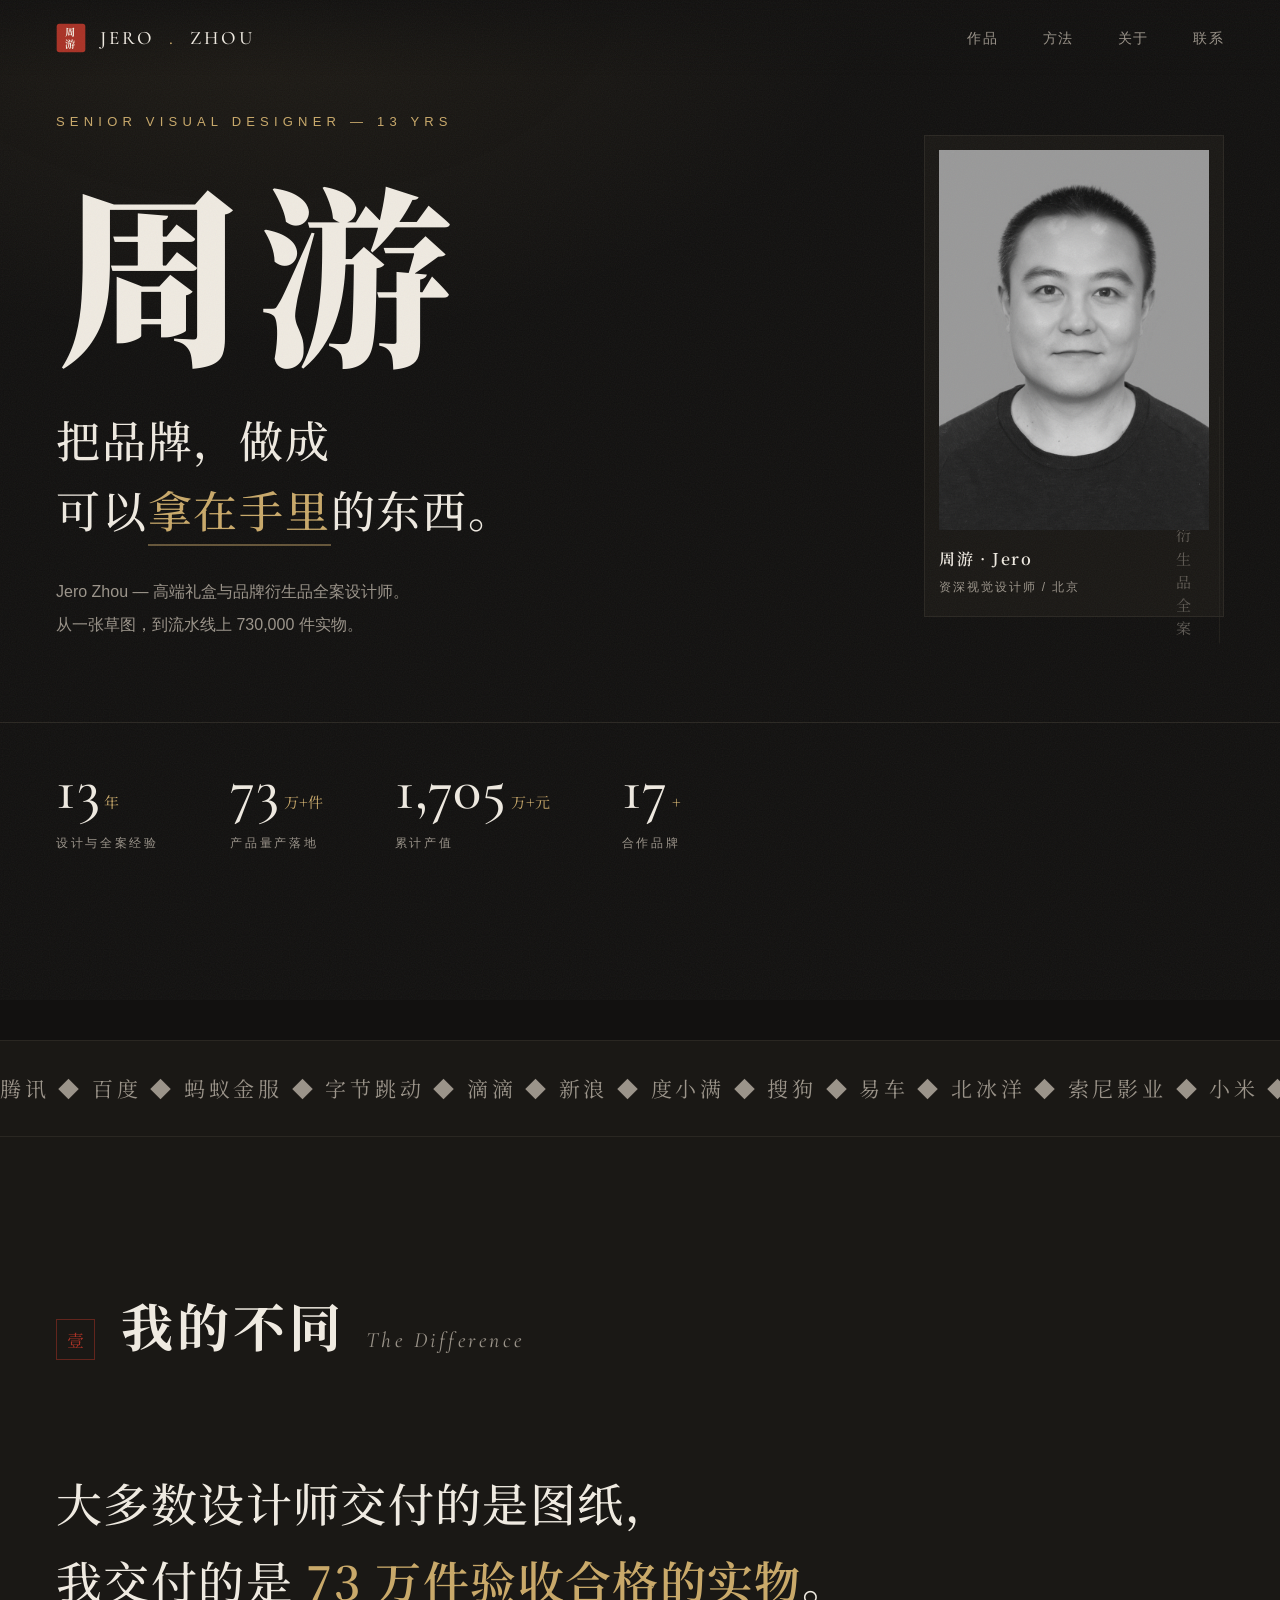
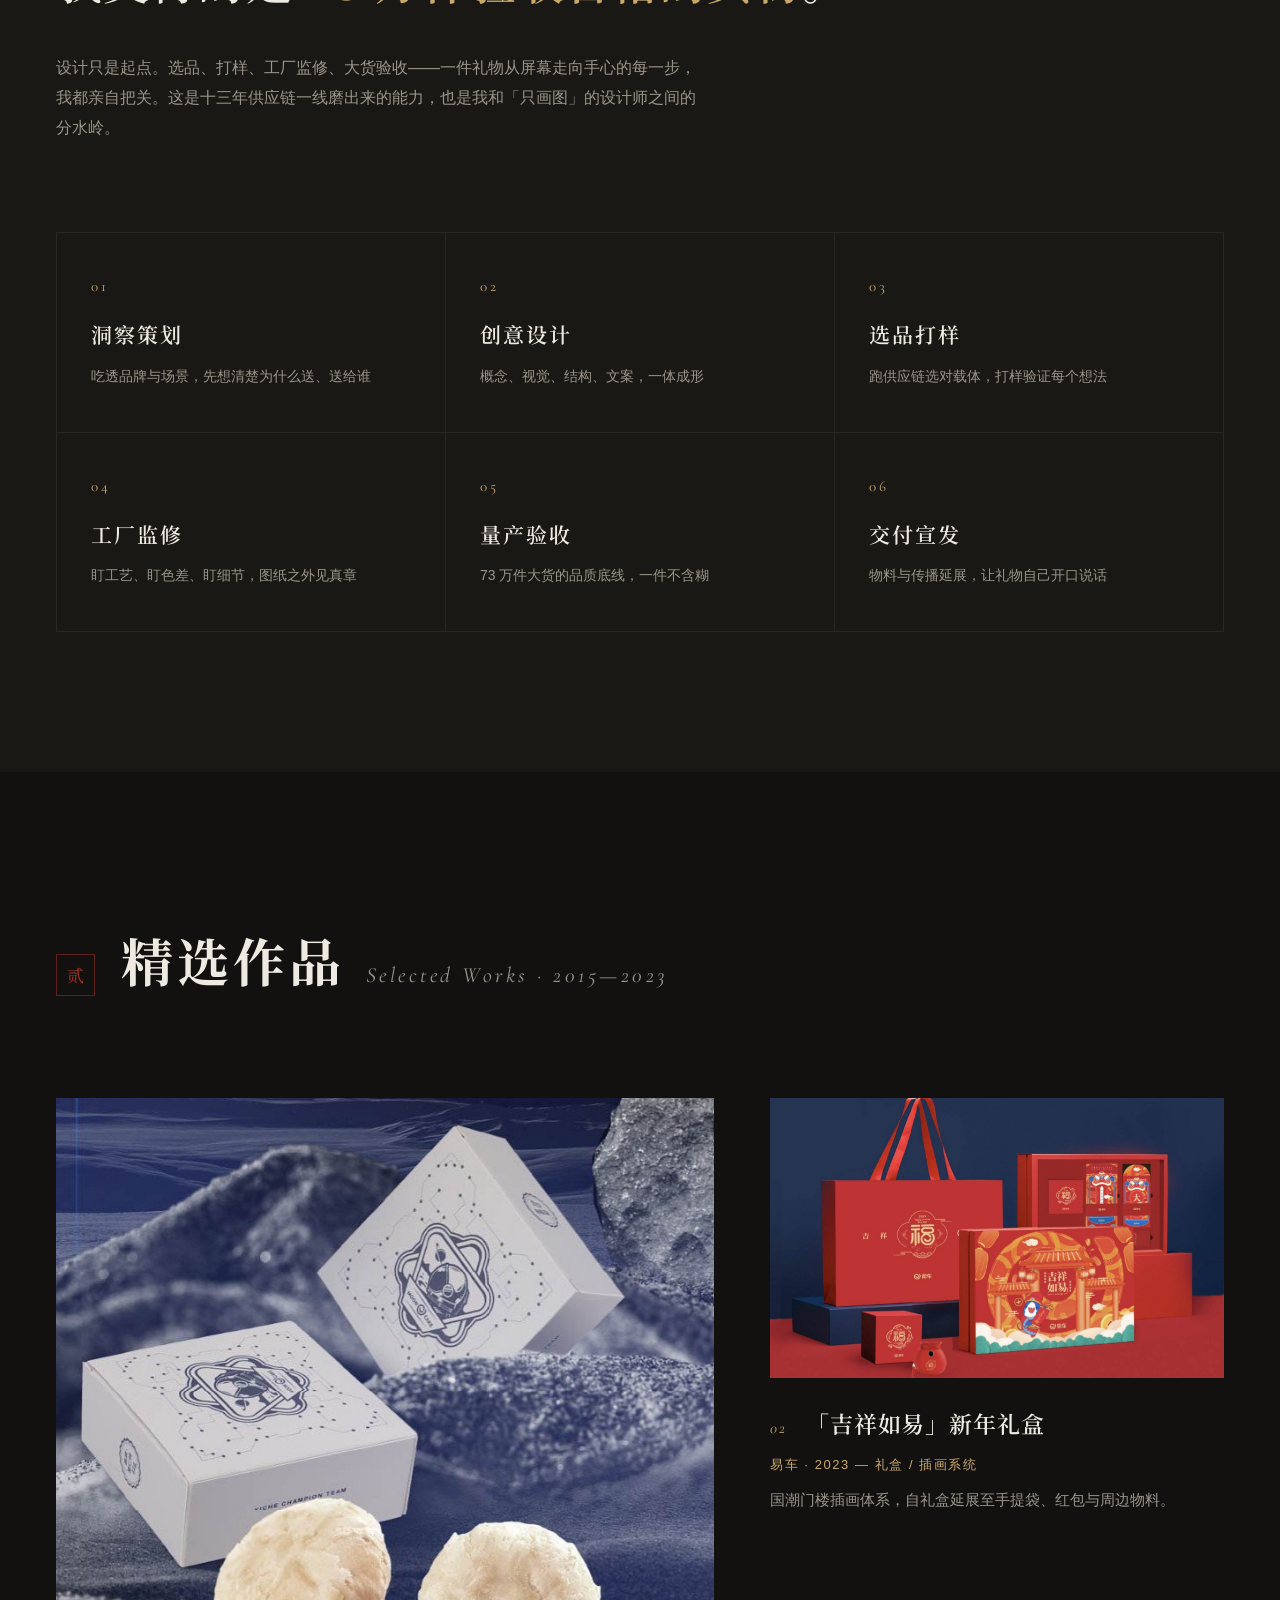
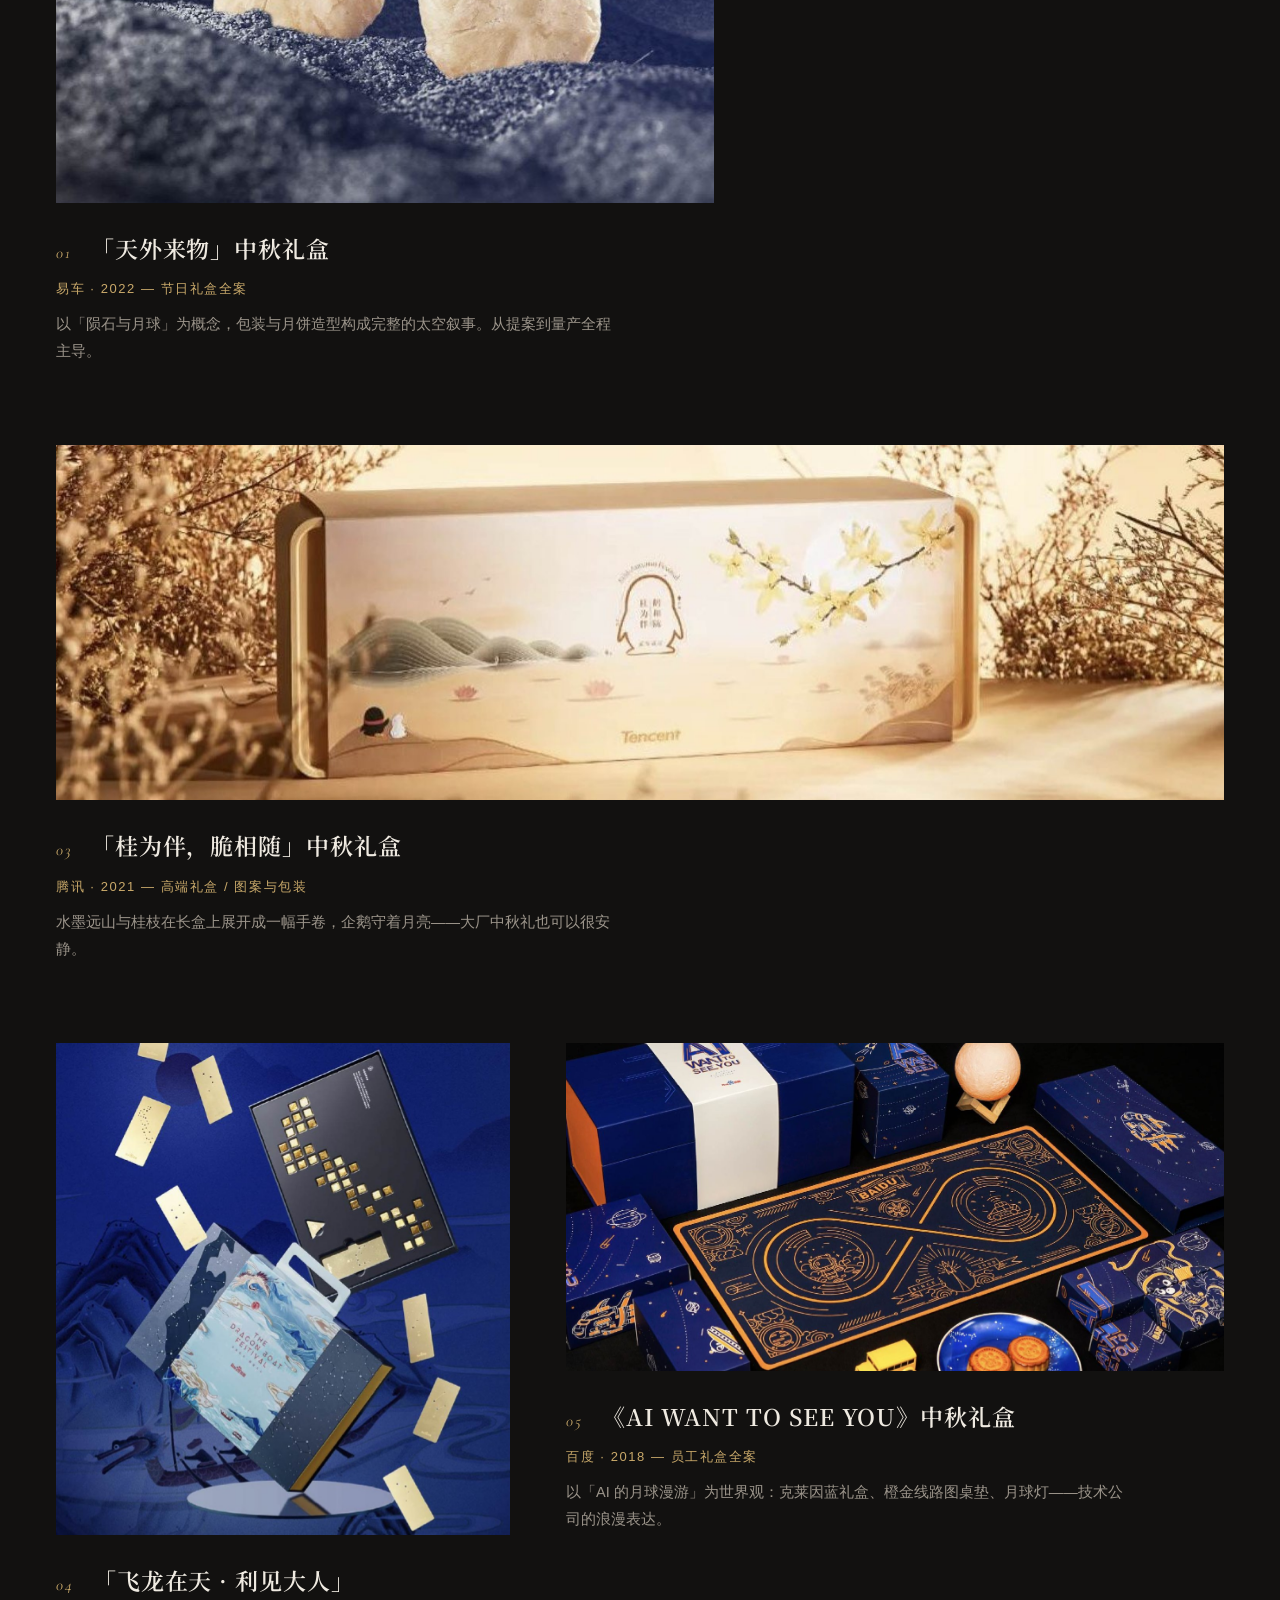
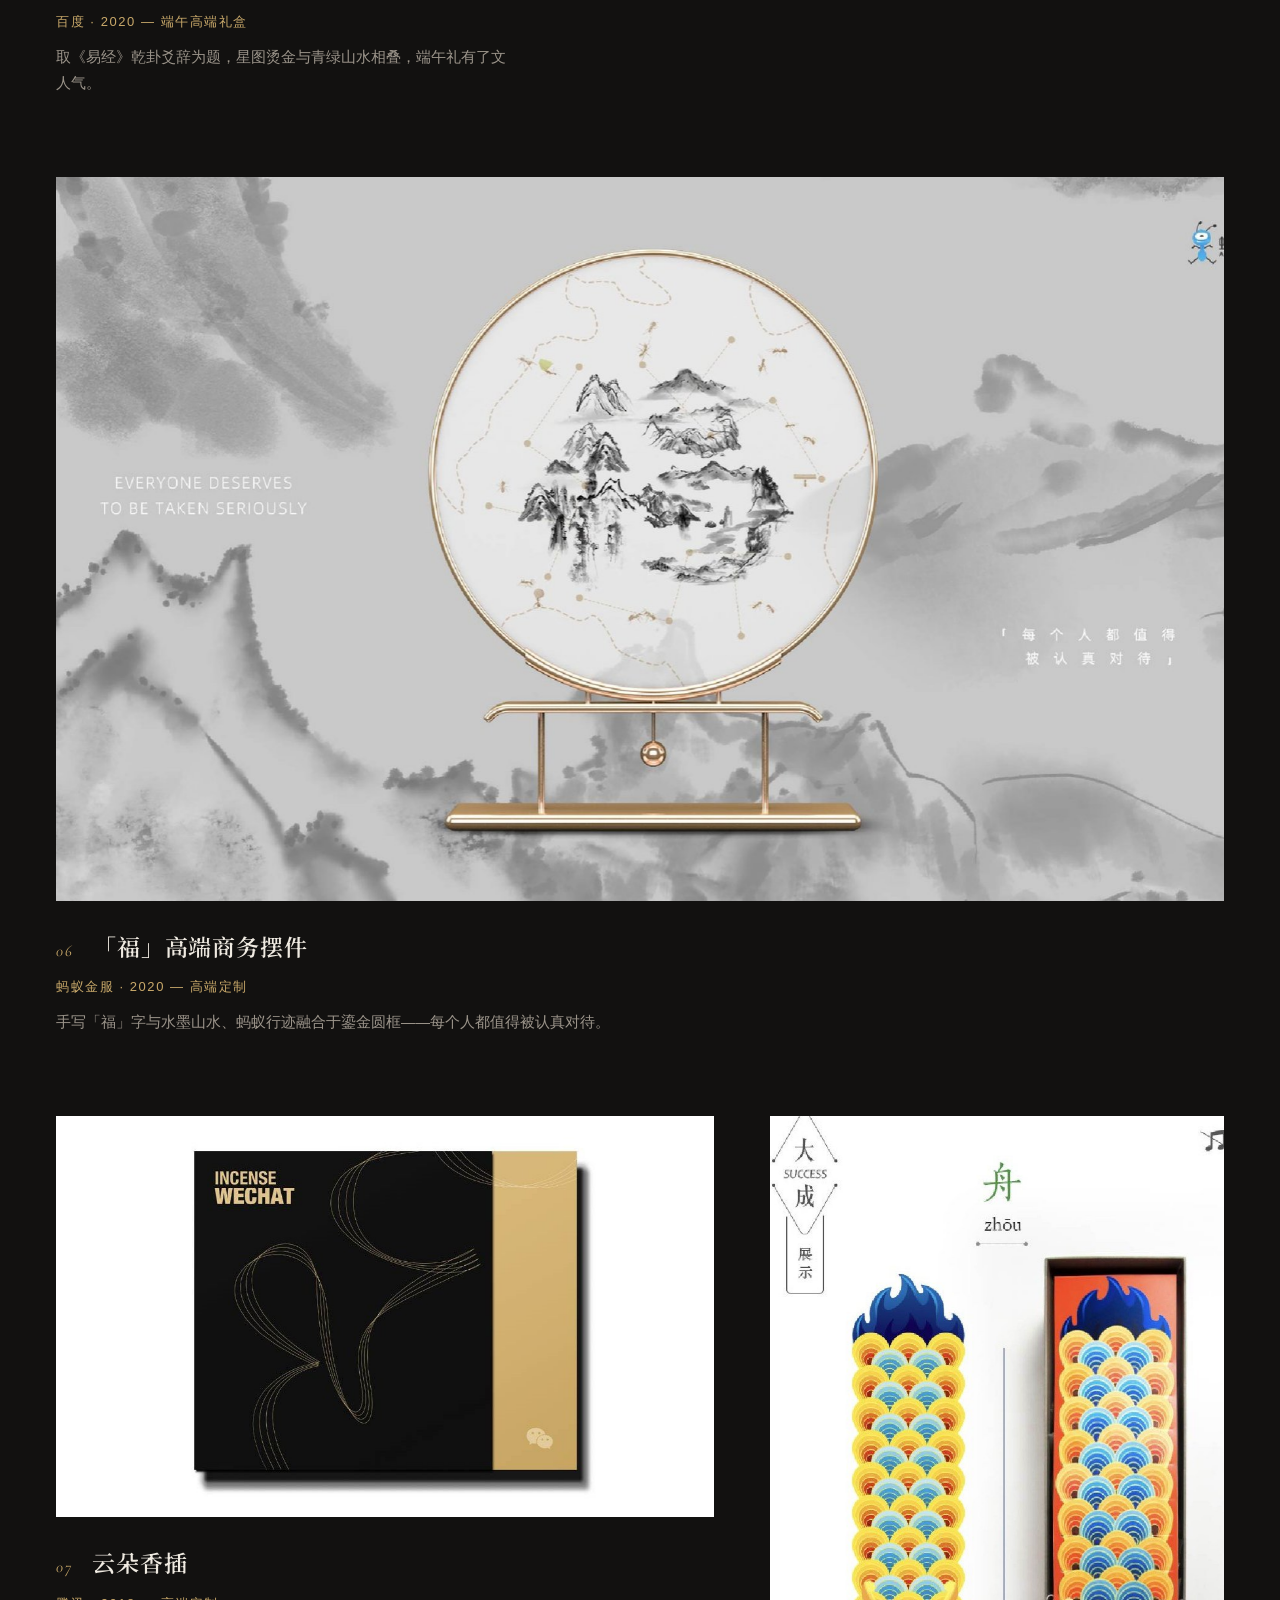
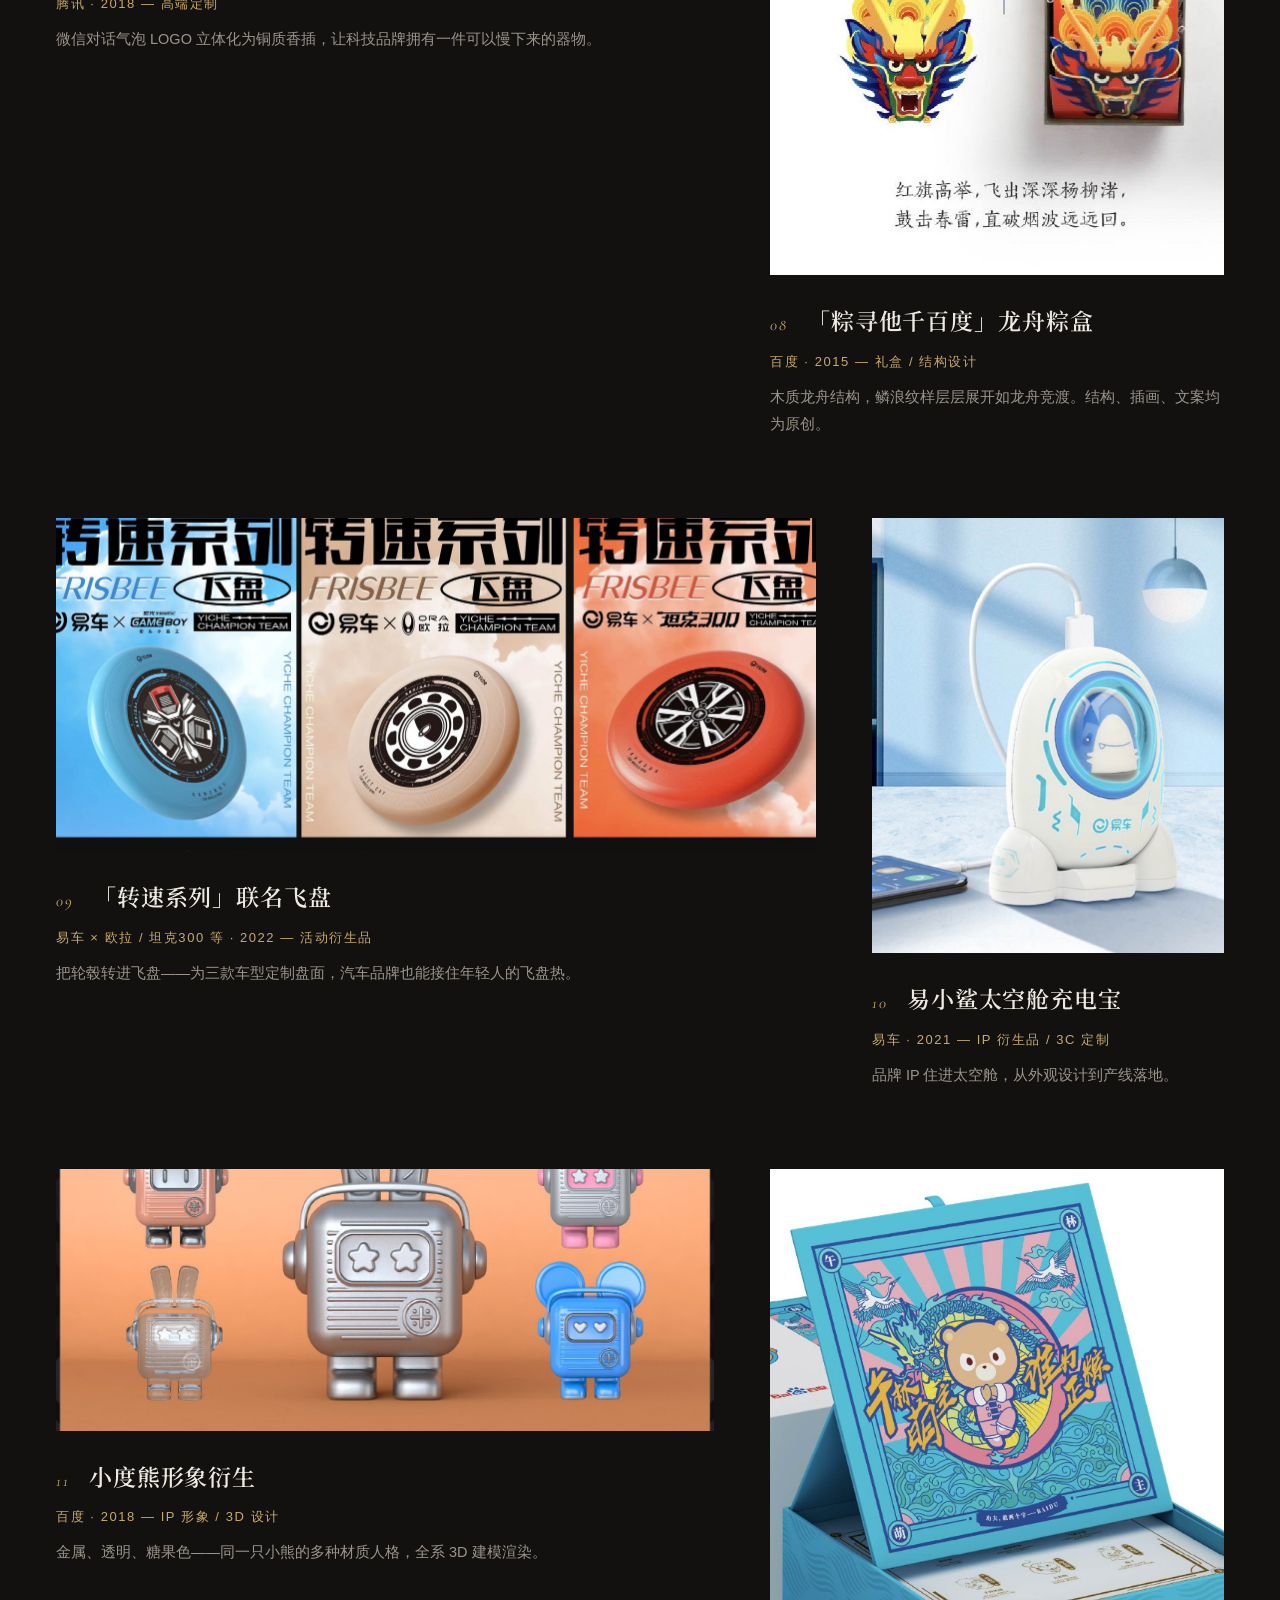
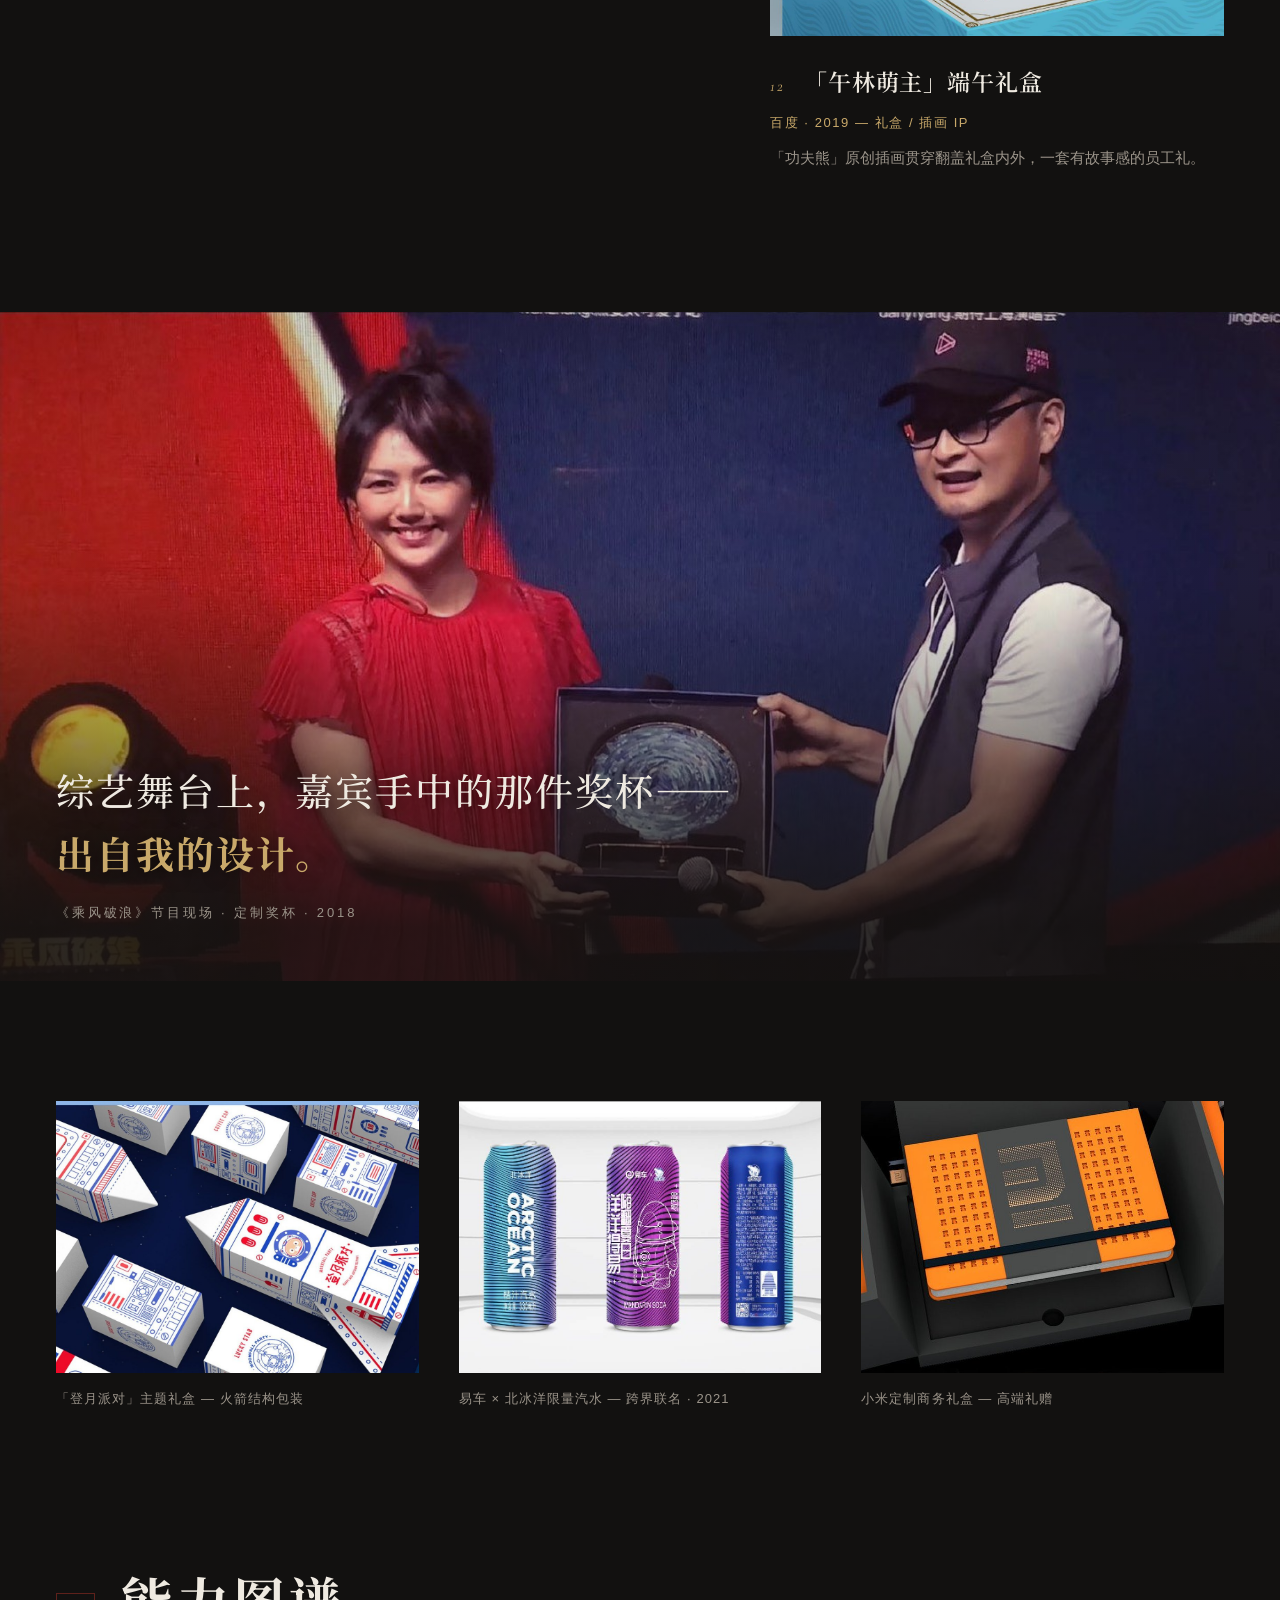
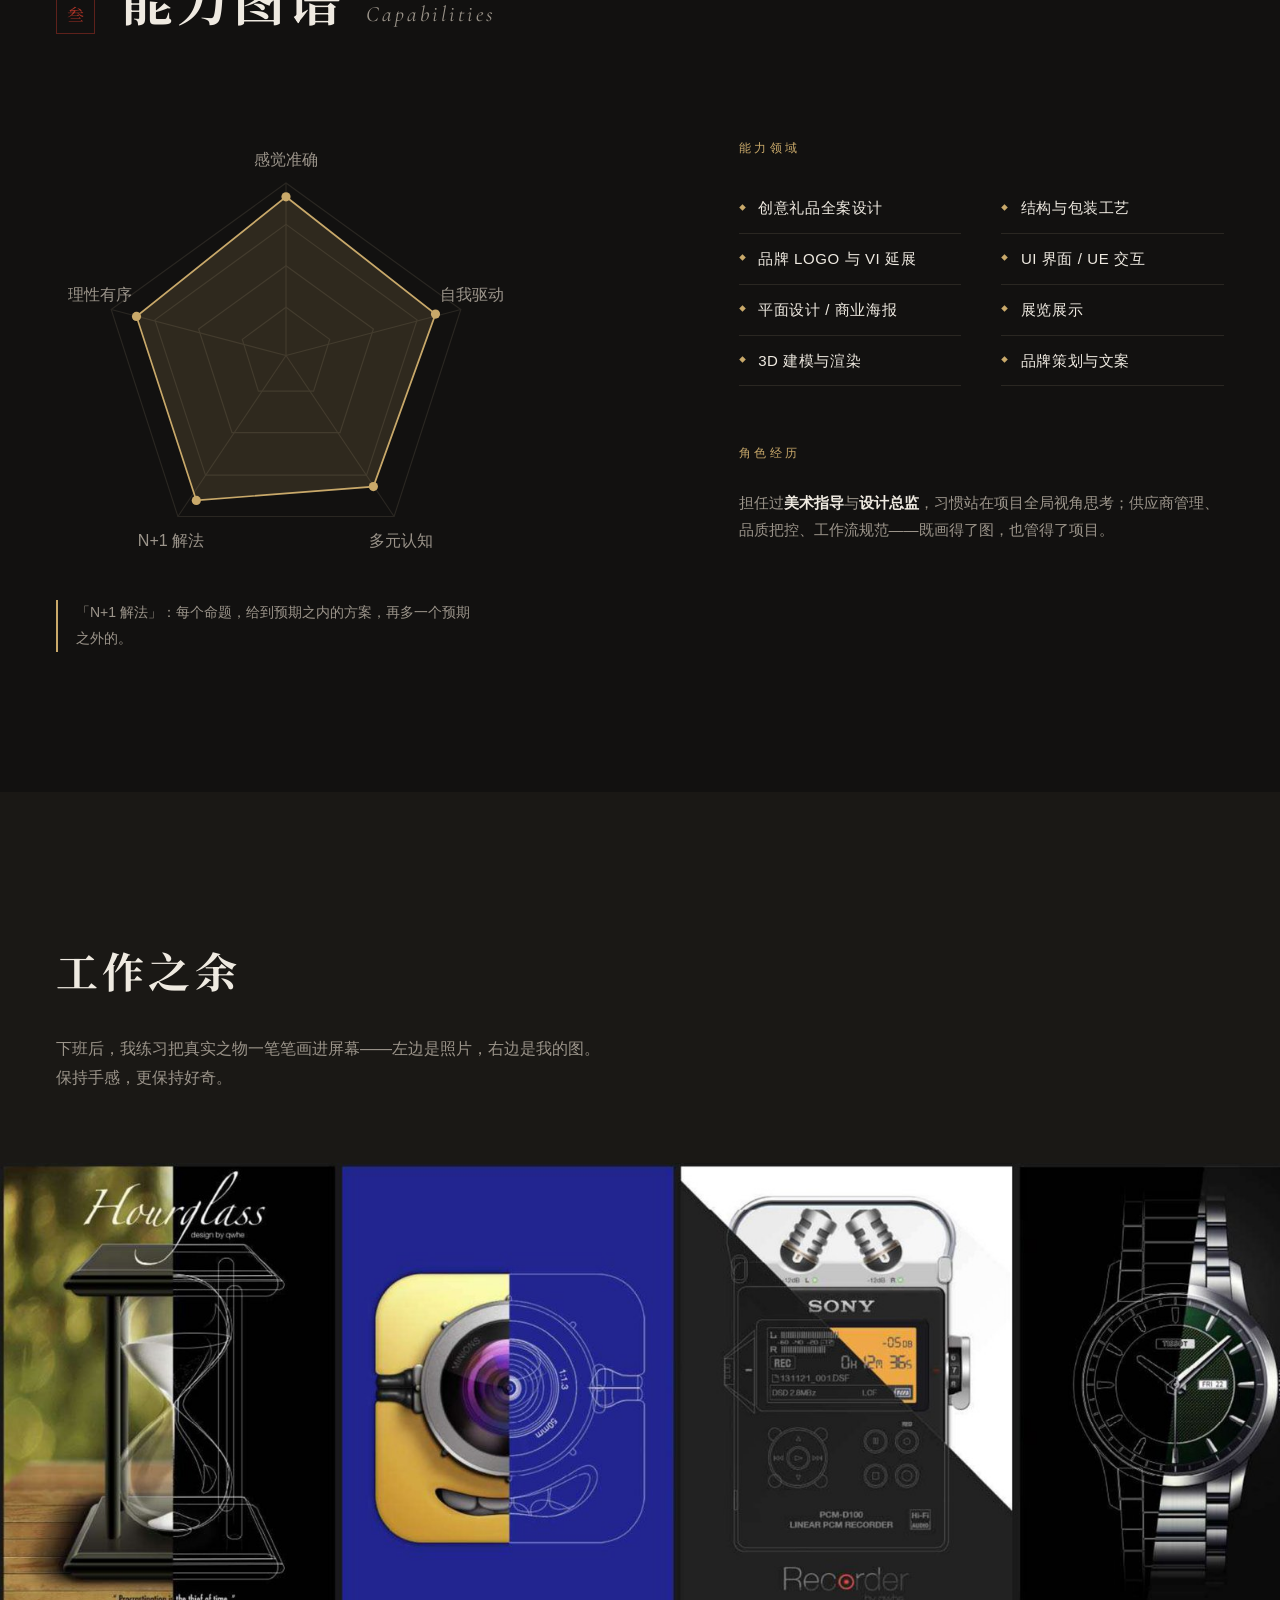
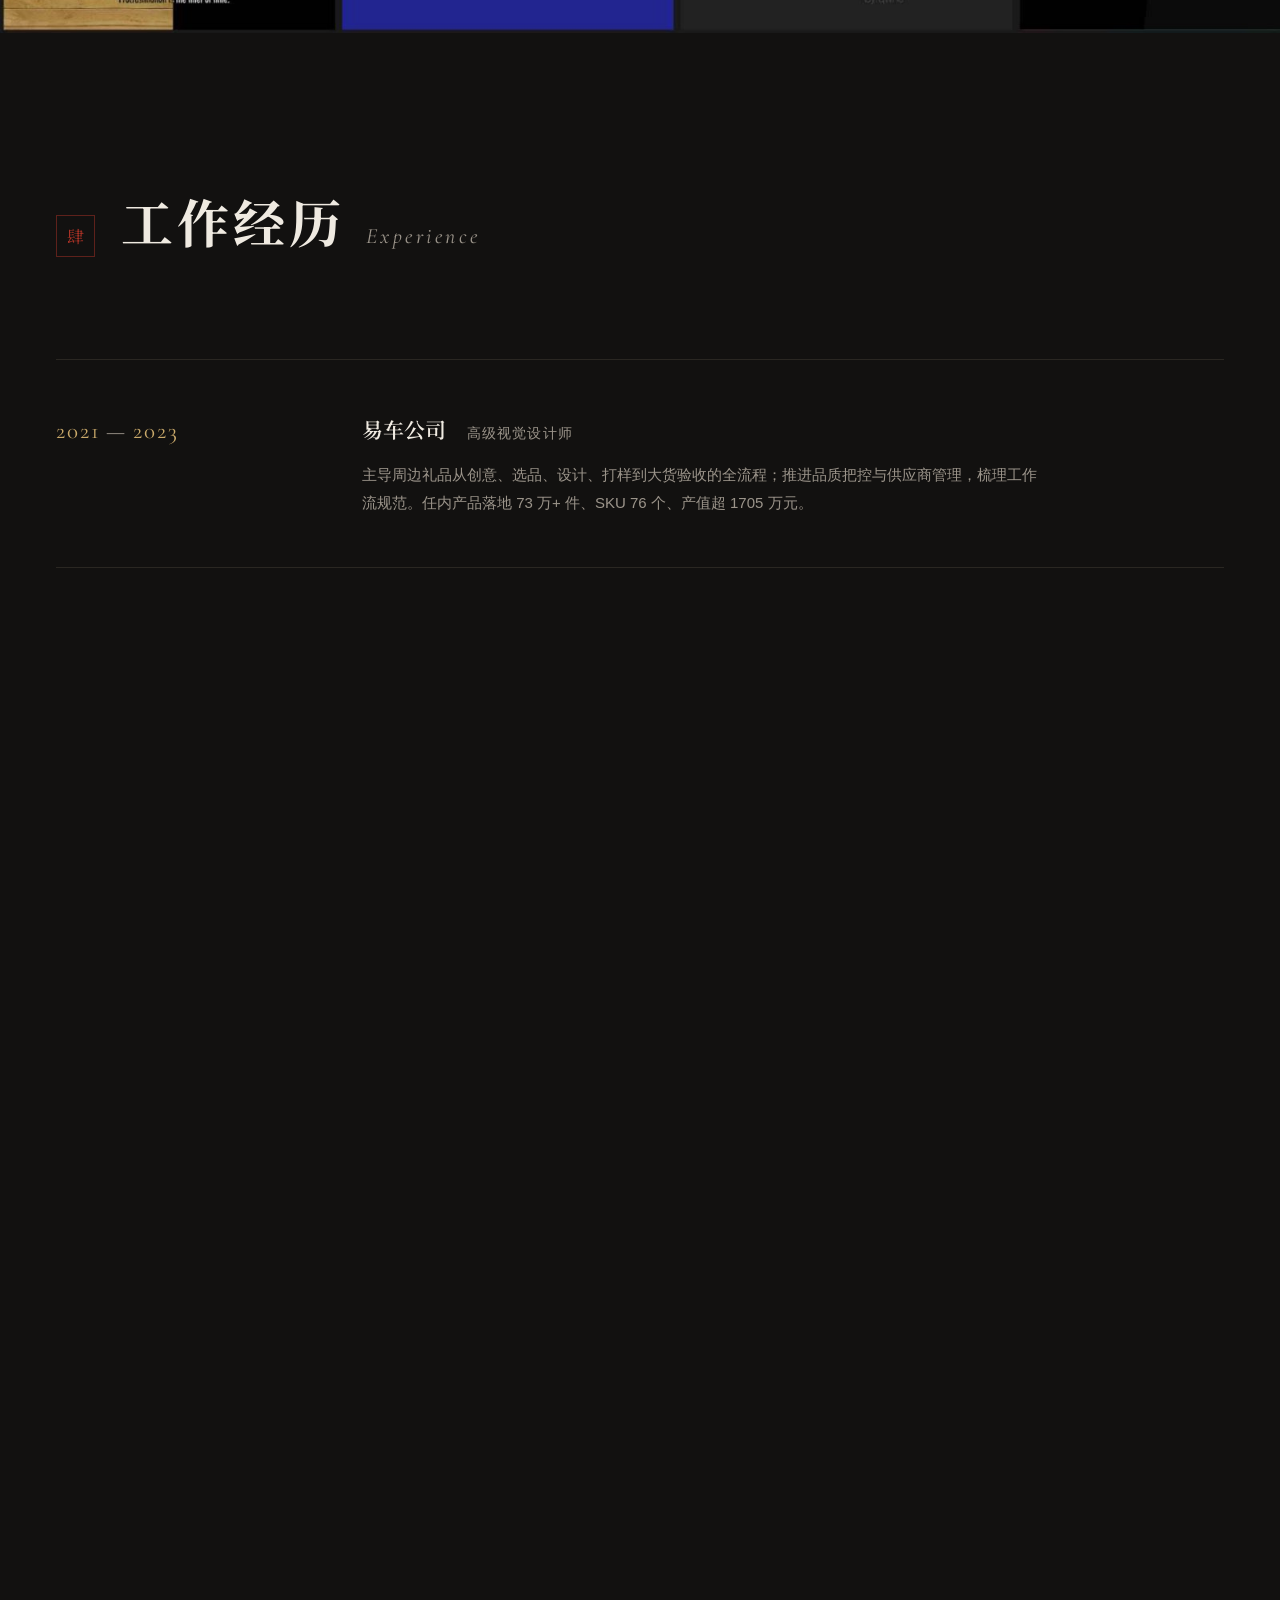
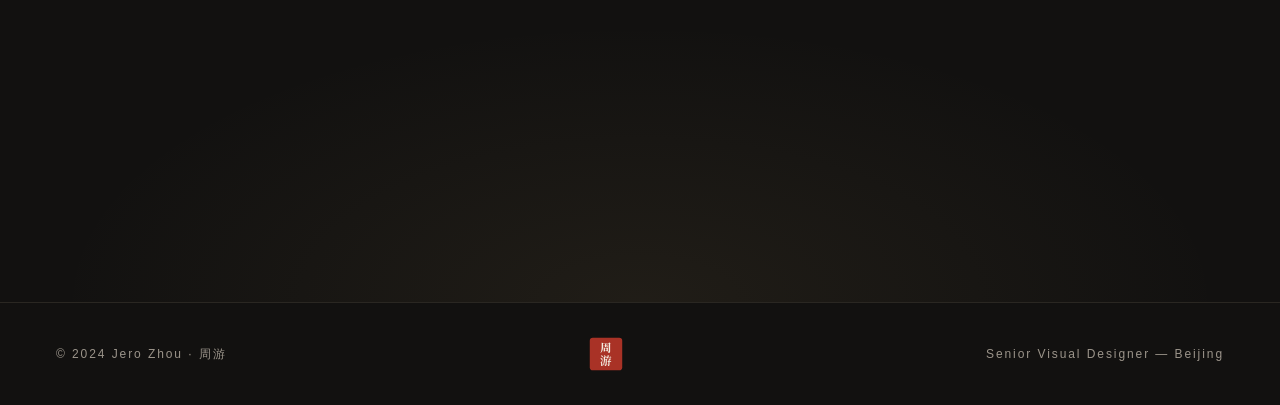
==== index.html @ 422f03d2 "V3 终极版：差异化定位 + 12 项目 + 舞台时刻 + 能力雷达 + 全链路方法论 Co-Authored-By: Claude Fable 5 <noreply@anthropic.com>" ====
<!DOCTYPE html>
<html lang="zh-CN">
<head>
<meta charset="UTF-8">
<meta name="viewport" content="width=device-width, initial-scale=1.0">
<title>周游 JERO.ZHOU — 资深视觉设计师 · 把品牌做成可以拿在手里的东西</title>
<meta name="description" content="周游，13 年经验资深视觉设计师。高端礼盒与品牌衍生品全案设计：从创意到量产验收的全链路。服务腾讯、百度、蚂蚁金服、字节跳动等品牌，累计落地产品 73 万+ 件。">
<link rel="preconnect" href="https://fonts.googleapis.com">
<link rel="preconnect" href="https://fonts.gstatic.com" crossorigin>
<link href="https://fonts.googleapis.com/css2?family=Cormorant+Garamond:ital,wght@0,400;0,500;0,600;1,400;1,500&family=Noto+Serif+SC:wght@400;500;600;700;900&display=swap" rel="stylesheet">
<link rel="stylesheet" href="style.css">
</head>
<body>

<div class="grain" aria-hidden="true"></div>
<div class="cursor" aria-hidden="true"></div>

<!-- 导航 -->
<header class="nav">
  <div class="nav-inner">
    <a class="nav-logo" href="#top">
      <svg class="seal" viewBox="0 0 44 44" aria-hidden="true"><rect x="1" y="1" width="42" height="42" rx="4" fill="#A93226"/><text x="22" y="19" text-anchor="middle" font-size="15" fill="#F3EDE2" font-family="Noto Serif SC, serif" font-weight="700">周</text><text x="22" y="36" text-anchor="middle" font-size="15" fill="#F3EDE2" font-family="Noto Serif SC, serif" font-weight="700">游</text></svg>
      JERO<span>.</span>ZHOU
    </a>
    <nav class="nav-links">
      <a href="#works">作品</a>
      <a href="#method">方法</a>
      <a href="#about">关于</a>
      <a href="#contact">联系</a>
    </nav>
  </div>
</header>

<!-- 首屏 -->
<section class="hero" id="top">
  <span class="hero-vertical" aria-hidden="true">高端礼盒 · 衍生品全案</span>
  <div class="container hero-grid">
    <div class="hero-main">
      <p class="hero-eyebrow reveal">SENIOR VISUAL DESIGNER — 13 YRS</p>
      <h1 class="hero-name reveal d1">周游</h1>
      <p class="hero-manifesto reveal d2">把品牌，做成<br>可以<em>拿在手里</em>的东西。</p>
      <p class="hero-sub reveal d3">Jero Zhou — 高端礼盒与品牌衍生品全案设计师。<br>从一张草图，到流水线上 730,000 件实物。</p>
    </div>
    <figure class="hero-portrait reveal d2">
      <img src="assets/img/avatar.jpg" alt="周游" loading="eager">
      <figcaption>
        <strong>周游 · Jero</strong>
        <span>资深视觉设计师 / 北京</span>
      </figcaption>
    </figure>
  </div>
  <div class="hero-bottom">
    <div class="container hero-stats">
      <div class="stat reveal"><span class="stat-num" data-count="13">0</span><span class="stat-unit">年</span><span class="stat-label">设计与全案经验</span></div>
      <div class="stat reveal d1"><span class="stat-num" data-count="73">0</span><span class="stat-unit">万+件</span><span class="stat-label">产品量产落地</span></div>
      <div class="stat reveal d2"><span class="stat-num" data-count="1705">0</span><span class="stat-unit">万+元</span><span class="stat-label">累计产值</span></div>
      <div class="stat reveal d3"><span class="stat-num" data-count="17">0</span><span class="stat-unit">+</span><span class="stat-label">合作品牌</span></div>
    </div>
  </div>
</section>

<!-- 品牌跑马灯 -->
<div class="marquee" aria-label="曾服务品牌">
  <div class="marquee-track">
    <span>腾讯 ◆ 百度 ◆ 蚂蚁金服 ◆ 字节跳动 ◆ 滴滴 ◆ 新浪 ◆ 度小满 ◆ 搜狗 ◆ 易车 ◆ 北冰洋 ◆ 索尼影业 ◆ 小米 ◆ 华为 ◆ 宜家 ◆ 马自达 ◆ 讴歌 ◆ FILA ◆&nbsp;</span>
    <span aria-hidden="true">腾讯 ◆ 百度 ◆ 蚂蚁金服 ◆ 字节跳动 ◆ 滴滴 ◆ 新浪 ◆ 度小满 ◆ 搜狗 ◆ 易车 ◆ 北冰洋 ◆ 索尼影业 ◆ 小米 ◆ 华为 ◆ 宜家 ◆ 马自达 ◆ 讴歌 ◆ FILA ◆&nbsp;</span>
  </div>
</div>

<!-- 方法 / 不同 -->
<section class="method" id="method">
  <div class="container">
    <div class="section-head reveal">
      <span class="section-no">壹</span>
      <h2>我的不同<em>The Difference</em></h2>
    </div>
    <p class="method-statement reveal">大多数设计师交付的是图纸，<br>我交付的是 <strong>73 万件验收合格的实物</strong>。</p>
    <p class="method-note reveal">设计只是起点。选品、打样、工厂监修、大货验收——一件礼物从屏幕走向手心的每一步，我都亲自把关。这是十三年供应链一线磨出来的能力，也是我和「只画图」的设计师之间的分水岭。</p>
    <ol class="pipeline">
      <li class="reveal"><span>01</span><h3>洞察策划</h3><p>吃透品牌与场景，先想清楚为什么送、送给谁</p></li>
      <li class="reveal d1"><span>02</span><h3>创意设计</h3><p>概念、视觉、结构、文案，一体成形</p></li>
      <li class="reveal d2"><span>03</span><h3>选品打样</h3><p>跑供应链选对载体，打样验证每个想法</p></li>
      <li class="reveal d3"><span>04</span><h3>工厂监修</h3><p>盯工艺、盯色差、盯细节，图纸之外见真章</p></li>
      <li class="reveal d4"><span>05</span><h3>量产验收</h3><p>73 万件大货的品质底线，一件不含糊</p></li>
      <li class="reveal d5"><span>06</span><h3>交付宣发</h3><p>物料与传播延展，让礼物自己开口说话</p></li>
    </ol>
  </div>
</section>

<!-- 精选作品 -->
<section class="works" id="works">
  <div class="container">
    <div class="section-head reveal">
      <span class="section-no">贰</span>
      <h2>精选作品<em>Selected Works · 2015—2023</em></h2>
    </div>

    <div class="works-grid">

      <article class="work span-7 reveal">
        <figure class="work-media"><img src="assets/img/mooncake-2022.jpg" alt="「天外来物」易车 2022 中秋礼盒" loading="lazy"></figure>
        <div class="work-info"><span class="work-no">01</span>
          <h3>「天外来物」中秋礼盒</h3>
          <p class="work-meta">易车 · 2022 — 节日礼盒全案</p>
          <p class="work-desc">以「陨石与月球」为概念，包装与月饼造型构成完整的太空叙事。从提案到量产全程主导。</p>
        </div>
      </article>

      <article class="work span-5 reveal">
        <figure class="work-media"><img src="assets/img/newyear-2023.jpg" alt="「吉祥如易」易车 2023 新年礼盒" loading="lazy"></figure>
        <div class="work-info"><span class="work-no">02</span>
          <h3>「吉祥如易」新年礼盒</h3>
          <p class="work-meta">易车 · 2023 — 礼盒 / 插画系统</p>
          <p class="work-desc">国潮门楼插画体系，自礼盒延展至手提袋、红包与周边物料。</p>
        </div>
      </article>

      <article class="work span-12 work-pano reveal">
        <figure class="work-media"><img src="assets/img/tencent-moon-2021.jpg" alt="腾讯 2021 中秋礼盒「桂为伴，脆相随」" loading="lazy"></figure>
        <div class="work-info"><span class="work-no">03</span>
          <h3>「桂为伴，脆相随」中秋礼盒</h3>
          <p class="work-meta">腾讯 · 2021 — 高端礼盒 / 图案与包装</p>
          <p class="work-desc">水墨远山与桂枝在长盒上展开成一幅手卷，企鹅守着月亮——大厂中秋礼也可以很安静。</p>
        </div>
      </article>

      <article class="work span-5 reveal">
        <figure class="work-media"><img src="assets/img/baidu-dragon-2020.jpg" alt="百度 2020 端午高端礼盒「飞龙在天·利见大人」" loading="lazy"></figure>
        <div class="work-info"><span class="work-no">04</span>
          <h3>「飞龙在天 · 利见大人」</h3>
          <p class="work-meta">百度 · 2020 — 端午高端礼盒</p>
          <p class="work-desc">取《易经》乾卦爻辞为题，星图烫金与青绿山水相叠，端午礼有了文人气。</p>
        </div>
      </article>

      <article class="work span-7 reveal">
        <figure class="work-media"><img src="assets/img/baidu-ai-2018.jpg" alt="百度 2018 中秋员工礼盒 AI WANT TO SEE YOU" loading="lazy"></figure>
        <div class="work-info"><span class="work-no">05</span>
          <h3>《AI WANT TO SEE YOU》中秋礼盒</h3>
          <p class="work-meta">百度 · 2018 — 员工礼盒全案</p>
          <p class="work-desc">以「AI 的月球漫游」为世界观：克莱因蓝礼盒、橙金线路图桌垫、月球灯——技术公司的浪漫表达。</p>
        </div>
      </article>

      <article class="work span-12 work-pano reveal">
        <figure class="work-media"><img src="assets/img/antfu-2020.jpg" alt="蚂蚁金服「福」高端商务摆件" loading="lazy"></figure>
        <div class="work-info"><span class="work-no">06</span>
          <h3>「福」高端商务摆件</h3>
          <p class="work-meta">蚂蚁金服 · 2020 — 高端定制</p>
          <p class="work-desc">手写「福」字与水墨山水、蚂蚁行迹融合于鎏金圆框——每个人都值得被认真对待。</p>
        </div>
      </article>

      <article class="work span-7 reveal">
        <figure class="work-media"><img src="assets/img/wechat-incense-2018.jpg" alt="腾讯云朵香插" loading="lazy"></figure>
        <div class="work-info"><span class="work-no">07</span>
          <h3>云朵香插</h3>
          <p class="work-meta">腾讯 · 2018 — 高端定制</p>
          <p class="work-desc">微信对话气泡 LOGO 立体化为铜质香插，让科技品牌拥有一件可以慢下来的器物。</p>
        </div>
      </article>

      <article class="work span-5 reveal">
        <figure class="work-media"><img src="assets/img/dragon-zongzi-2015.jpg" alt="百度龙舟粽盒" loading="lazy"></figure>
        <div class="work-info"><span class="work-no">08</span>
          <h3>「粽寻他千百度」龙舟粽盒</h3>
          <p class="work-meta">百度 · 2015 — 礼盒 / 结构设计</p>
          <p class="work-desc">木质龙舟结构，鳞浪纹样层层展开如龙舟竞渡。结构、插画、文案均为原创。</p>
        </div>
      </article>

      <article class="work span-8 reveal">
        <figure class="work-media"><img src="assets/img/frisbee-2022.jpg" alt="易车「转速系列」联名飞盘" loading="lazy"></figure>
        <div class="work-info"><span class="work-no">09</span>
          <h3>「转速系列」联名飞盘</h3>
          <p class="work-meta">易车 × 欧拉 / 坦克300 等 · 2022 — 活动衍生品</p>
          <p class="work-desc">把轮毂转进飞盘——为三款车型定制盘面，汽车品牌也能接住年轻人的飞盘热。</p>
        </div>
      </article>

      <article class="work span-4 reveal">
        <figure class="work-media"><img src="assets/img/powerbank-2021.jpg" alt="易小鲨太空舱充电宝" loading="lazy"></figure>
        <div class="work-info"><span class="work-no">10</span>
          <h3>易小鲨太空舱充电宝</h3>
          <p class="work-meta">易车 · 2021 — IP 衍生品 / 3C 定制</p>
          <p class="work-desc">品牌 IP 住进太空舱，从外观设计到产线落地。</p>
        </div>
      </article>

      <article class="work span-7 reveal">
        <figure class="work-media"><img src="assets/img/xiaodu-robots.jpg" alt="百度小度熊形象衍生" loading="lazy"></figure>
        <div class="work-info"><span class="work-no">11</span>
          <h3>小度熊形象衍生</h3>
          <p class="work-meta">百度 · 2018 — IP 形象 / 3D 设计</p>
          <p class="work-desc">金属、透明、糖果色——同一只小熊的多种材质人格，全系 3D 建模渲染。</p>
        </div>
      </article>

      <article class="work span-5 reveal">
        <figure class="work-media"><img src="assets/img/baidu-duanwu-2019.jpg" alt="百度「午林萌主」端午礼盒" loading="lazy"></figure>
        <div class="work-info"><span class="work-no">12</span>
          <h3>「午林萌主」端午礼盒</h3>
          <p class="work-meta">百度 · 2019 — 礼盒 / 插画 IP</p>
          <p class="work-desc">「功夫熊」原创插画贯穿翻盖礼盒内外，一套有故事感的员工礼。</p>
        </div>
      </article>

    </div>
  </div>
</section>

<!-- 舞台时刻 -->
<section class="stage">
  <figure class="stage-figure reveal">
    <img src="assets/img/stage-trophy.jpg" alt="综艺节目现场，嘉宾手持定制奖杯" loading="lazy">
    <figcaption class="container">
      <p class="stage-line">综艺舞台上，嘉宾手中的那件奖杯——</p>
      <p class="stage-line stage-line-em">出自我的设计。</p>
      <p class="stage-cap">《乘风破浪》节目现场 · 定制奖杯 · 2018</p>
    </figcaption>
  </figure>
</section>

<!-- 更多作品 -->
<section class="more">
  <div class="container">
    <div class="more-grid">
      <figure class="more-item reveal">
        <img src="assets/img/moonparty-2021.jpg" alt="「登月派对」主题礼盒" loading="lazy">
        <figcaption>「登月派对」主题礼盒 — 火箭结构包装</figcaption>
      </figure>
      <figure class="more-item reveal d1">
        <img src="assets/img/arctic-soda-2021.jpg" alt="易车×北冰洋限量汽水" loading="lazy">
        <figcaption>易车 × 北冰洋限量汽水 — 跨界联名 · 2021</figcaption>
      </figure>
      <figure class="more-item reveal d2">
        <img src="assets/img/xiaomi-set.jpg" alt="小米定制商务礼盒" loading="lazy">
        <figcaption>小米定制商务礼盒 — 高端礼赠</figcaption>
      </figure>
    </div>
  </div>
</section>

<!-- 能力 -->
<section class="about" id="about">
  <div class="container">
    <div class="section-head reveal">
      <span class="section-no">叁</span>
      <h2>能力图谱<em>Capabilities</em></h2>
    </div>
    <div class="about-grid">
      <div class="radar-wrap reveal">
        <svg class="radar" viewBox="0 0 400 380" role="img" aria-label="能力五维雷达图">
          <g class="radar-rings" fill="none" stroke="#2A2722">
            <polygon points="200,40 352,150 294,330 106,330 48,150"/>
            <polygon points="200,76 314,159 270,294 130,294 86,159"/>
            <polygon points="200,112 276,167 247,257 153,257 124,167"/>
            <polygon points="200,148 238,176 224,221 176,221 162,176"/>
          </g>
          <g stroke="#2A2722"><line x1="200" y1="190" x2="200" y2="40"/><line x1="200" y1="190" x2="352" y2="150"/><line x1="200" y1="190" x2="294" y2="330"/><line x1="200" y1="190" x2="106" y2="330"/><line x1="200" y1="190" x2="48" y2="150"/></g>
          <polygon class="radar-shape" points="200,52 330,154 276,304 122,316 70,156" fill="rgba(201,169,106,0.16)" stroke="#C9A96A" stroke-width="1.5"/>
          <g class="radar-dots" fill="#C9A96A"><circle cx="200" cy="52" r="4"/><circle cx="330" cy="154" r="4"/><circle cx="276" cy="304" r="4"/><circle cx="122" cy="316" r="4"/><circle cx="70" cy="156" r="4"/></g>
          <g class="radar-labels" fill="#9B948A" font-size="14" font-family="PingFang SC, sans-serif">
            <text x="200" y="24" text-anchor="middle">感觉准确</text>
            <text x="362" y="142" text-anchor="middle">自我驱动</text>
            <text x="300" y="356" text-anchor="middle">多元认知</text>
            <text x="100" y="356" text-anchor="middle">N+1 解法</text>
            <text x="38" y="142" text-anchor="middle">理性有序</text>
          </g>
        </svg>
        <p class="radar-note">「N+1 解法」：每个命题，给到预期之内的方案，再多一个预期之外的。</p>
      </div>
      <div class="about-side">
        <div class="reveal">
          <h4>能力领域</h4>
          <ul class="ability-list">
            <li>创意礼品全案设计</li>
            <li>品牌 LOGO 与 VI 延展</li>
            <li>平面设计 / 商业海报</li>
            <li>3D 建模与渲染</li>
            <li>结构与包装工艺</li>
            <li>UI 界面 / UE 交互</li>
            <li>展览展示</li>
            <li>品牌策划与文案</li>
          </ul>
        </div>
        <div class="reveal d1">
          <h4>角色经历</h4>
          <p class="about-roles">担任过<strong>美术指导</strong>与<strong>设计总监</strong>，习惯站在项目全局视角思考；供应商管理、品质把控、工作流规范——既画得了图，也管得了项目。</p>
        </div>
      </div>
    </div>
  </div>
</section>

<!-- 好奇心 -->
<section class="curiosity">
  <div class="container">
    <div class="curiosity-head reveal">
      <h2>工作之余</h2>
      <p>下班后，我练习把真实之物一笔笔画进屏幕——左边是照片，右边是我的图。<br>保持手感，更保持好奇。</p>
    </div>
  </div>
  <figure class="curiosity-strip reveal">
    <img src="assets/img/practice-strip.jpg" alt="拟物绘画练习：沙漏、相机、录音机、手表" loading="lazy">
  </figure>
</section>

<!-- 经历 -->
<section class="experience" id="experience">
  <div class="container">
    <div class="section-head reveal">
      <span class="section-no">肆</span>
      <h2>工作经历<em>Experience</em></h2>
    </div>
    <div class="timeline">
      <div class="timeline-item reveal">
        <div class="timeline-period">2021<i>—</i>2023</div>
        <div class="timeline-body">
          <h3>易车公司 <span>高级视觉设计师</span></h3>
          <p>主导周边礼品从创意、选品、设计、打样到大货验收的全流程；推进品质把控与供应商管理，梳理工作流规范。任内产品落地 73 万+ 件、SKU 76 个、产值超 1705 万元。</p>
        </div>
      </div>
      <div class="timeline-item reveal">
        <div class="timeline-period">2014<i>—</i>2020</div>
        <div class="timeline-body">
          <h3>蓝桃文化股份有限公司 <span>资深设计师</span></h3>
          <p>负责各大互联网公司节日礼品的创意、设计、投标、监修与出货全链路，及 IP 衍生品创意出品；服务百度、腾讯、滴滴、蚂蚁金服、新浪等客户的高端礼赠项目。</p>
        </div>
      </div>
      <div class="timeline-item reveal">
        <div class="timeline-period">2009<i>—</i>2013</div>
        <div class="timeline-body">
          <h3>西典展览展示有限公司 <span>高级平面设计师 / 设计组长</span></h3>
          <p>负责展馆平面设计与执行、标书策划制作；参与中国人民抗日战争纪念馆、北京军事图书馆、永城汉文化博物馆等主题展馆项目。</p>
        </div>
      </div>
    </div>
  </div>
</section>

<!-- 联系 -->
<section class="contact" id="contact">
  <div class="container">
    <p class="contact-cta reveal">下一件让人记住的礼物，<br>从这封邮件开始。</p>
    <a class="contact-mail reveal d1" href="mailto:qwhe@foxmail.com">qwhe@foxmail.com</a>
    <div class="contact-rows reveal d2">
      <div class="contact-row"><span>坐标</span>北京 · 朝阳</div>
      <div class="contact-row contact-row-links">
        <span>作品主页</span>
        <a href="https://mashang.zcool.com.cn/" target="_blank" rel="noopener">站酷 ↗</a>
        <a href="https://www.behance.net/zhouyou" target="_blank" rel="noopener">Behance ↗</a>
      </div>
    </div>
  </div>
</section>

<footer class="footer">
  <div class="container footer-inner">
    <p>© 2024 Jero Zhou · 周游</p>
    <svg class="seal seal-footer" viewBox="0 0 44 44" aria-hidden="true"><rect x="1" y="1" width="42" height="42" rx="4" fill="#A93226"/><text x="22" y="19" text-anchor="middle" font-size="15" fill="#F3EDE2" font-family="Noto Serif SC, serif" font-weight="700">周</text><text x="22" y="36" text-anchor="middle" font-size="15" fill="#F3EDE2" font-family="Noto Serif SC, serif" font-weight="700">游</text></svg>
    <p>Senior Visual Designer — Beijing</p>
  </div>
</footer>

<script src="script.js"></script>
</body>
</html>
---- style.css ----
/* ===========================
   周游作品集 V3 · 墨黑 × 鎏金 × 朱印
   =========================== */

:root {
  --bg: #121110;
  --bg-soft: #1A1815;
  --ink: #EFEAE1;
  --ink-soft: #9B948A;
  --hairline: #2A2722;
  --gold: #C9A96A;
  --seal: #A93226;
  --serif: "Noto Serif SC", "Songti SC", "STSong", serif;
  --serif-en: "Cormorant Garamond", "Noto Serif SC", serif;
  --sans: -apple-system, BlinkMacSystemFont, "PingFang SC", "Microsoft YaHei", sans-serif;
}

* { margin: 0; padding: 0; box-sizing: border-box; }
html { scroll-behavior: smooth; }

body {
  background: var(--bg);
  color: var(--ink);
  font-family: var(--sans);
  font-size: 16px;
  line-height: 1.85;
  -webkit-font-smoothing: antialiased;
  overflow-x: hidden;
}

::selection { background: var(--gold); color: var(--bg); }

.container { max-width: 1280px; margin: 0 auto; padding: 0 56px; }

/* ---------- 颗粒 / 光标 ---------- */
.grain {
  position: fixed; inset: -100px; z-index: 999; pointer-events: none; opacity: 0.05;
  background-image: url("data:image/svg+xml,%3Csvg xmlns='http://www.w3.org/2000/svg' width='240' height='240'%3E%3Cfilter id='n'%3E%3CfeTurbulence type='fractalNoise' baseFrequency='0.85' numOctaves='2'/%3E%3C/filter%3E%3Crect width='240' height='240' filter='url(%23n)'/%3E%3C/svg%3E");
}
.cursor {
  position: fixed; width: 10px; height: 10px; border-radius: 50%;
  background: var(--gold); z-index: 1000; pointer-events: none;
  transform: translate(-50%, -50%);
  transition: width 0.25s, height 0.25s, opacity 0.25s;
  opacity: 0; mix-blend-mode: difference;
}
.cursor.is-active { opacity: 1; }
.cursor.is-hover { width: 52px; height: 52px; }
@media (hover: none) { .cursor { display: none; } }

/* ---------- 渐显 ---------- */
.reveal {
  opacity: 0; transform: translateY(44px);
  transition: opacity 1.1s cubic-bezier(0.22,1,0.36,1), transform 1.1s cubic-bezier(0.22,1,0.36,1);
}
.reveal.is-visible { opacity: 1; transform: none; }
.reveal.d1 { transition-delay: 0.1s; }
.reveal.d2 { transition-delay: 0.2s; }
.reveal.d3 { transition-delay: 0.3s; }
.reveal.d4 { transition-delay: 0.4s; }
.reveal.d5 { transition-delay: 0.5s; }

/* ---------- 印章 ---------- */
.seal { width: 30px; height: 30px; flex: none; }
.seal-footer { width: 34px; height: 34px; }

/* ---------- 导航 ---------- */
.nav {
  position: fixed; top: 0; left: 0; right: 0; z-index: 100;
  background: linear-gradient(rgba(18,17,16,0.92), rgba(18,17,16,0));
  transition: background 0.4s;
}
.nav.is-scrolled {
  background: rgba(18,17,16,0.9);
  backdrop-filter: blur(14px); -webkit-backdrop-filter: blur(14px);
  border-bottom: 1px solid var(--hairline);
}
.nav-inner {
  max-width: 1280px; margin: 0 auto; padding: 20px 56px;
  display: flex; justify-content: space-between; align-items: center;
}
.nav-logo {
  display: flex; align-items: center; gap: 14px;
  font-family: var(--serif-en); font-size: 19px; font-weight: 500;
  letter-spacing: 0.16em; color: var(--ink); text-decoration: none;
}
.nav-logo span { color: var(--gold); }
.nav-links a {
  margin-left: 40px; font-size: 14px; letter-spacing: 0.1em;
  color: var(--ink-soft); text-decoration: none; transition: color 0.3s;
}
.nav-links a:hover { color: var(--gold); }

/* ---------- 首屏 ---------- */
.hero {
  position: relative;
  min-height: 100vh;
  display: flex; flex-direction: column; justify-content: center;
  padding-top: 110px;
  background:
    radial-gradient(ellipse 80% 55% at 20% 0%, rgba(201,169,106,0.07), transparent 60%),
    var(--bg);
  overflow: hidden;
}
.hero-vertical {
  position: absolute; top: 50%; right: 60px; transform: translateY(-50%);
  writing-mode: vertical-rl;
  font-family: var(--serif); font-size: 15px; letter-spacing: 0.55em;
  color: var(--ink-soft); opacity: 0.55;
  border-right: 1px solid var(--hairline); padding-right: 22px;
  user-select: none;
}

.hero-grid {
  width: 100%;
  display: grid; grid-template-columns: 1fr 300px; gap: 80px;
  align-items: center;
}

.hero-eyebrow {
  font-size: 13px; letter-spacing: 0.4em; color: var(--gold); margin-bottom: 38px;
}
.hero-name {
  font-family: var(--serif); font-weight: 900;
  font-size: clamp(100px, 15vw, 200px);
  line-height: 1; letter-spacing: 0.06em;
}
.hero-manifesto {
  margin-top: 40px;
  font-family: var(--serif); font-weight: 500;
  font-size: clamp(26px, 3.6vw, 44px);
  line-height: 1.6; letter-spacing: 0.04em;
}
.hero-manifesto em {
  font-style: normal; color: var(--gold);
  border-bottom: 2px solid rgba(201,169,106,0.45); padding-bottom: 3px;
}
.hero-sub {
  margin-top: 30px; font-size: 16px; line-height: 2.1; color: var(--ink-soft);
}

.hero-portrait {
  background: var(--bg-soft);
  border: 1px solid var(--hairline);
  padding: 14px 14px 18px;
}
.hero-portrait img {
  display: block; width: 100%; height: auto;
  filter: grayscale(1) contrast(1.04) brightness(0.96);
}
.hero-portrait figcaption {
  padding-top: 14px; display: flex; flex-direction: column; gap: 2px;
}
.hero-portrait strong {
  font-family: var(--serif); font-weight: 600; font-size: 16px; letter-spacing: 0.1em;
}
.hero-portrait span { font-size: 12px; letter-spacing: 0.16em; color: var(--ink-soft); }

.hero-bottom { margin-top: 80px; }
.hero-stats {
  display: flex; gap: 72px; flex-wrap: wrap;
  border-top: 1px solid var(--hairline);
  padding-top: 38px; padding-bottom: 46px;
}
.stat-num {
  font-family: var(--serif-en); font-size: clamp(44px, 4.6vw, 64px);
  font-weight: 500; line-height: 1; letter-spacing: 0.01em;
}
.stat-unit { font-family: var(--serif); font-size: 15px; color: var(--gold); margin-left: 4px; }
.stat-label {
  display: block; margin-top: 12px;
  font-size: 12px; letter-spacing: 0.22em; color: var(--ink-soft);
}

/* ---------- 跑马灯 ---------- */
.marquee {
  overflow: hidden;
  border-top: 1px solid var(--hairline); border-bottom: 1px solid var(--hairline);
  padding: 28px 0; background: var(--bg-soft);
}
.marquee-track { display: flex; width: max-content; animation: marquee 38s linear infinite; }
.marquee-track span {
  font-family: var(--serif); font-size: 21px; letter-spacing: 0.18em;
  color: var(--ink-soft); white-space: nowrap;
}
@keyframes marquee { from { transform: translateX(0); } to { transform: translateX(-50%); } }

/* ---------- 区块标题 ---------- */
section { padding: 140px 0; }

.section-head { display: flex; align-items: baseline; gap: 26px; margin-bottom: 90px; }
.section-no {
  font-family: var(--serif); font-size: 17px; color: var(--seal);
  border: 1px solid rgba(169,50,38,0.5); padding: 4px 10px;
}
.section-head h2 {
  font-family: var(--serif); font-weight: 700;
  font-size: clamp(34px, 4.6vw, 52px); letter-spacing: 0.08em;
}
.section-head h2 em {
  font-family: var(--serif-en); font-style: italic; font-weight: 400;
  font-size: 0.42em; letter-spacing: 0.16em; color: var(--ink-soft); margin-left: 20px;
}

/* ---------- 方法 ---------- */
.method { background: var(--bg-soft); }

.method-statement {
  font-family: var(--serif); font-weight: 500;
  font-size: clamp(26px, 4vw, 46px); line-height: 1.7; letter-spacing: 0.03em;
}
.method-statement strong { color: var(--gold); font-weight: 600; }
.method-note {
  margin-top: 34px; max-width: 640px;
  font-size: 16px; color: var(--ink-soft);
}

.pipeline {
  list-style: none;
  margin-top: 90px;
  display: grid; grid-template-columns: repeat(3, 1fr);
  border-top: 1px solid var(--hairline); border-left: 1px solid var(--hairline);
}
.pipeline li {
  padding: 38px 34px 42px;
  border-right: 1px solid var(--hairline); border-bottom: 1px solid var(--hairline);
  transition: background 0.4s;
}
.pipeline li:hover { background: rgba(201,169,106,0.05); }
.pipeline li span {
  font-family: var(--serif-en); font-size: 15px; letter-spacing: 0.2em; color: var(--gold);
}
.pipeline h3 {
  font-family: var(--serif); font-weight: 600; font-size: 21px;
  letter-spacing: 0.1em; margin: 14px 0 10px;
}
.pipeline p { font-size: 14px; color: var(--ink-soft); }

/* ---------- 作品 ---------- */
.works-grid {
  display: grid; grid-template-columns: repeat(12, 1fr);
  gap: 80px 56px;
}
.work { position: relative; }
.span-4 { grid-column: span 4; }
.span-5 { grid-column: span 5; }
.span-7 { grid-column: span 7; }
.span-8 { grid-column: span 8; }
.span-12 { grid-column: span 12; }

.work-media { overflow: hidden; background: var(--bg-soft); }
.work-media img {
  display: block; width: 100%; height: auto;
  transform: scale(1.05);
  transition: transform 1.4s cubic-bezier(0.22,1,0.36,1), filter 0.6s;
  will-change: transform;
}
.work-media:hover img { transform: scale(1.0); filter: brightness(1.06); }

.work-info { display: flex; flex-wrap: wrap; align-items: baseline; gap: 0 18px; margin-top: 24px; }
.work-no {
  font-family: var(--serif-en); font-style: italic; font-size: 16px;
  letter-spacing: 0.15em; color: var(--gold);
}
.work-info h3 {
  font-family: var(--serif); font-weight: 600;
  font-size: clamp(19px, 1.8vw, 24px); letter-spacing: 0.04em;
}
.work-meta {
  width: 100%; font-size: 13px; letter-spacing: 0.12em;
  color: var(--gold); margin: 8px 0 10px;
}
.work-desc { width: 100%; font-size: 14.5px; color: var(--ink-soft); max-width: 560px; }

/* 全幅作品：信息覆盖布局 */
.work-pano .work-info { max-width: 760px; }

/* ---------- 舞台时刻 ---------- */
.stage { padding: 0; }
.stage-figure { position: relative; margin: 0; }
.stage-figure img {
  display: block; width: 100%; height: auto; max-height: 88vh; object-fit: cover;
}
.stage-figure::after {
  content: ""; position: absolute; inset: 0;
  background: linear-gradient(rgba(18,17,16,0.18), rgba(18,17,16,0.05) 40%, rgba(18,17,16,0.88) 92%);
  pointer-events: none;
}
.stage-figure figcaption {
  position: absolute; left: 0; right: 0; bottom: 56px; z-index: 2;
}
.stage-line {
  font-family: var(--serif); font-weight: 500;
  font-size: clamp(22px, 3.2vw, 38px); line-height: 1.65; letter-spacing: 0.05em;
  text-shadow: 0 2px 18px rgba(0,0,0,0.55);
}
.stage-line-em { color: var(--gold); font-weight: 700; }
.stage-cap {
  margin-top: 16px; font-size: 13px; letter-spacing: 0.22em; color: var(--ink-soft);
}

/* ---------- 更多作品 ---------- */
.more { padding-top: 120px; padding-bottom: 0; }
.more-grid { display: grid; grid-template-columns: repeat(3, 1fr); gap: 40px; }
.more-item { margin: 0; }
.more-item img {
  display: block; width: 100%; aspect-ratio: 4 / 3; object-fit: cover;
  background: var(--bg-soft);
  transition: filter 0.5s;
}
.more-item:hover img { filter: brightness(1.08); }
.more-item figcaption {
  margin-top: 14px; font-size: 13px; letter-spacing: 0.08em; color: var(--ink-soft);
}

/* ---------- 能力 ---------- */
.about-grid {
  display: grid; grid-template-columns: 6fr 5fr; gap: 100px; align-items: start;
}
.radar { width: 100%; max-width: 460px; display: block; }
.radar-note {
  margin-top: 26px; font-size: 14px; color: var(--ink-soft);
  border-left: 2px solid var(--gold); padding-left: 18px; max-width: 420px;
}

.about-side { display: flex; flex-direction: column; gap: 56px; }
.about-side h4 {
  font-size: 12px; font-weight: 500; letter-spacing: 0.3em;
  color: var(--gold); margin-bottom: 24px;
}
.ability-list { list-style: none; columns: 2; column-gap: 40px; }
.ability-list li {
  padding: 11px 0; border-bottom: 1px solid var(--hairline);
  font-size: 15px; letter-spacing: 0.04em;
  break-inside: avoid;
  display: flex; align-items: center; gap: 12px;
}
.ability-list li::before { content: "◆"; font-size: 7px; color: var(--gold); }
.about-roles { font-size: 15px; color: var(--ink-soft); }
.about-roles strong { color: var(--ink); font-weight: 600; }

/* ---------- 好奇心 ---------- */
.curiosity { background: var(--bg-soft); padding-bottom: 0; }
.curiosity-head { max-width: 720px; margin-bottom: 70px; }
.curiosity-head h2 {
  font-family: var(--serif); font-weight: 700;
  font-size: clamp(28px, 3.6vw, 42px); letter-spacing: 0.1em; margin-bottom: 24px;
}
.curiosity-head p { color: var(--ink-soft); font-size: 16px; }
.curiosity-strip { margin: 0; }
.curiosity-strip img { display: block; width: 100%; height: auto; }

/* ---------- 经历 ---------- */
.timeline-item {
  display: grid; grid-template-columns: 250px 1fr; gap: 56px;
  padding: 50px 0; border-bottom: 1px solid var(--hairline);
}
.timeline-item:first-child { border-top: 1px solid var(--hairline); }
.timeline-period {
  font-family: var(--serif-en); font-size: 23px; letter-spacing: 0.08em; color: var(--gold);
}
.timeline-period i { font-style: normal; color: var(--ink-soft); margin: 0 6px; }
.timeline-body h3 { font-family: var(--serif); font-weight: 600; font-size: 21px; margin-bottom: 12px; }
.timeline-body h3 span {
  font-family: var(--sans); font-weight: 400; font-size: 14px;
  color: var(--ink-soft); margin-left: 16px; letter-spacing: 0.08em;
}
.timeline-body p { font-size: 15px; color: var(--ink-soft); max-width: 680px; }

/* ---------- 联系 ---------- */
.contact {
  padding: 180px 0 160px; text-align: center;
  background:
    radial-gradient(ellipse 70% 55% at 50% 100%, rgba(201,169,106,0.08), transparent 65%),
    var(--bg);
}
.contact-cta {
  font-family: var(--serif); font-weight: 500;
  font-size: clamp(22px, 3vw, 32px); line-height: 1.8;
  letter-spacing: 0.1em; color: var(--ink); margin-bottom: 44px;
}
.contact-mail {
  display: inline-block; position: relative;
  font-family: var(--serif-en); font-weight: 500;
  font-size: clamp(36px, 6.5vw, 80px); letter-spacing: 0.02em;
  color: var(--ink); text-decoration: none; transition: color 0.35s;
}
.contact-mail::after {
  content: ""; position: absolute; left: 0; bottom: -6px;
  width: 100%; height: 2px; background: var(--gold);
  transform: scaleX(0); transform-origin: right;
  transition: transform 0.5s cubic-bezier(0.22,1,0.36,1);
}
.contact-mail:hover { color: var(--gold); }
.contact-mail:hover::after { transform: scaleX(1); transform-origin: left; }

.contact-rows { display: flex; justify-content: center; gap: 80px; margin-top: 76px; flex-wrap: wrap; }
.contact-row { font-size: 15px; letter-spacing: 0.05em; }
.contact-row span {
  display: block; font-size: 11px; letter-spacing: 0.3em;
  color: var(--ink-soft); margin-bottom: 8px;
}
.contact-row-links a {
  color: var(--ink); text-decoration: none; margin: 0 10px; transition: color 0.3s;
}
.contact-row-links a:hover { color: var(--gold); }

/* ---------- 页脚 ---------- */
.footer { padding: 34px 0; border-top: 1px solid var(--hairline); }
.footer-inner { display: flex; justify-content: space-between; align-items: center; flex-wrap: wrap; gap: 12px; }
.footer p { font-size: 12px; letter-spacing: 0.16em; color: var(--ink-soft); }

/* ---------- 减动效 ---------- */
@media (prefers-reduced-motion: reduce) {
  html { scroll-behavior: auto; }
  .reveal { opacity: 1; transform: none; transition: none; }
  .marquee-track { animation: none; }
  .work-media img { transform: none; transition: none; }
  .cursor { display: none; }
}

/* ---------- 响应式 ---------- */
@media (max-width: 960px) {
  .container { padding: 0 26px; }
  .nav-inner { padding: 14px 26px; }
  .nav-logo { font-size: 15px; letter-spacing: 0.08em; gap: 10px; }
  .seal { width: 26px; height: 26px; }
  .nav-links a { margin-left: 14px; font-size: 12px; letter-spacing: 0.04em; }

  .hero { padding-top: 110px; min-height: auto; }
  .hero-vertical { display: none; }
  .hero-grid { grid-template-columns: 1fr; gap: 48px; }
  .hero-portrait { max-width: 250px; }
  .hero-eyebrow { font-size: 11px; letter-spacing: 0.24em; margin-bottom: 28px; }
  .hero-bottom { margin-top: 56px; }
  .hero-stats { gap: 34px; padding-bottom: 40px; }

  .marquee-track span { font-size: 16px; }

  section { padding: 92px 0; }
  .section-head { margin-bottom: 56px; }
  .section-head h2 em { display: block; margin: 10px 0 0; }

  .pipeline { grid-template-columns: 1fr 1fr; margin-top: 60px; }
  .pipeline li { padding: 26px 22px 30px; }

  .works-grid { gap: 64px 0; }
  .work { grid-column: span 12 !important; }

  .stage-figure img { max-height: none; }
  .stage-figure figcaption { bottom: 30px; }

  .more-grid { grid-template-columns: 1fr; gap: 44px; }

  .about-grid { grid-template-columns: 1fr; gap: 70px; }
  .ability-list { columns: 1; }

  .timeline-item { grid-template-columns: 1fr; gap: 12px; padding: 36px 0; }

  .contact { padding: 110px 0 100px; }
  .contact-rows { gap: 36px; }

  .footer-inner { justify-content: center; }
}
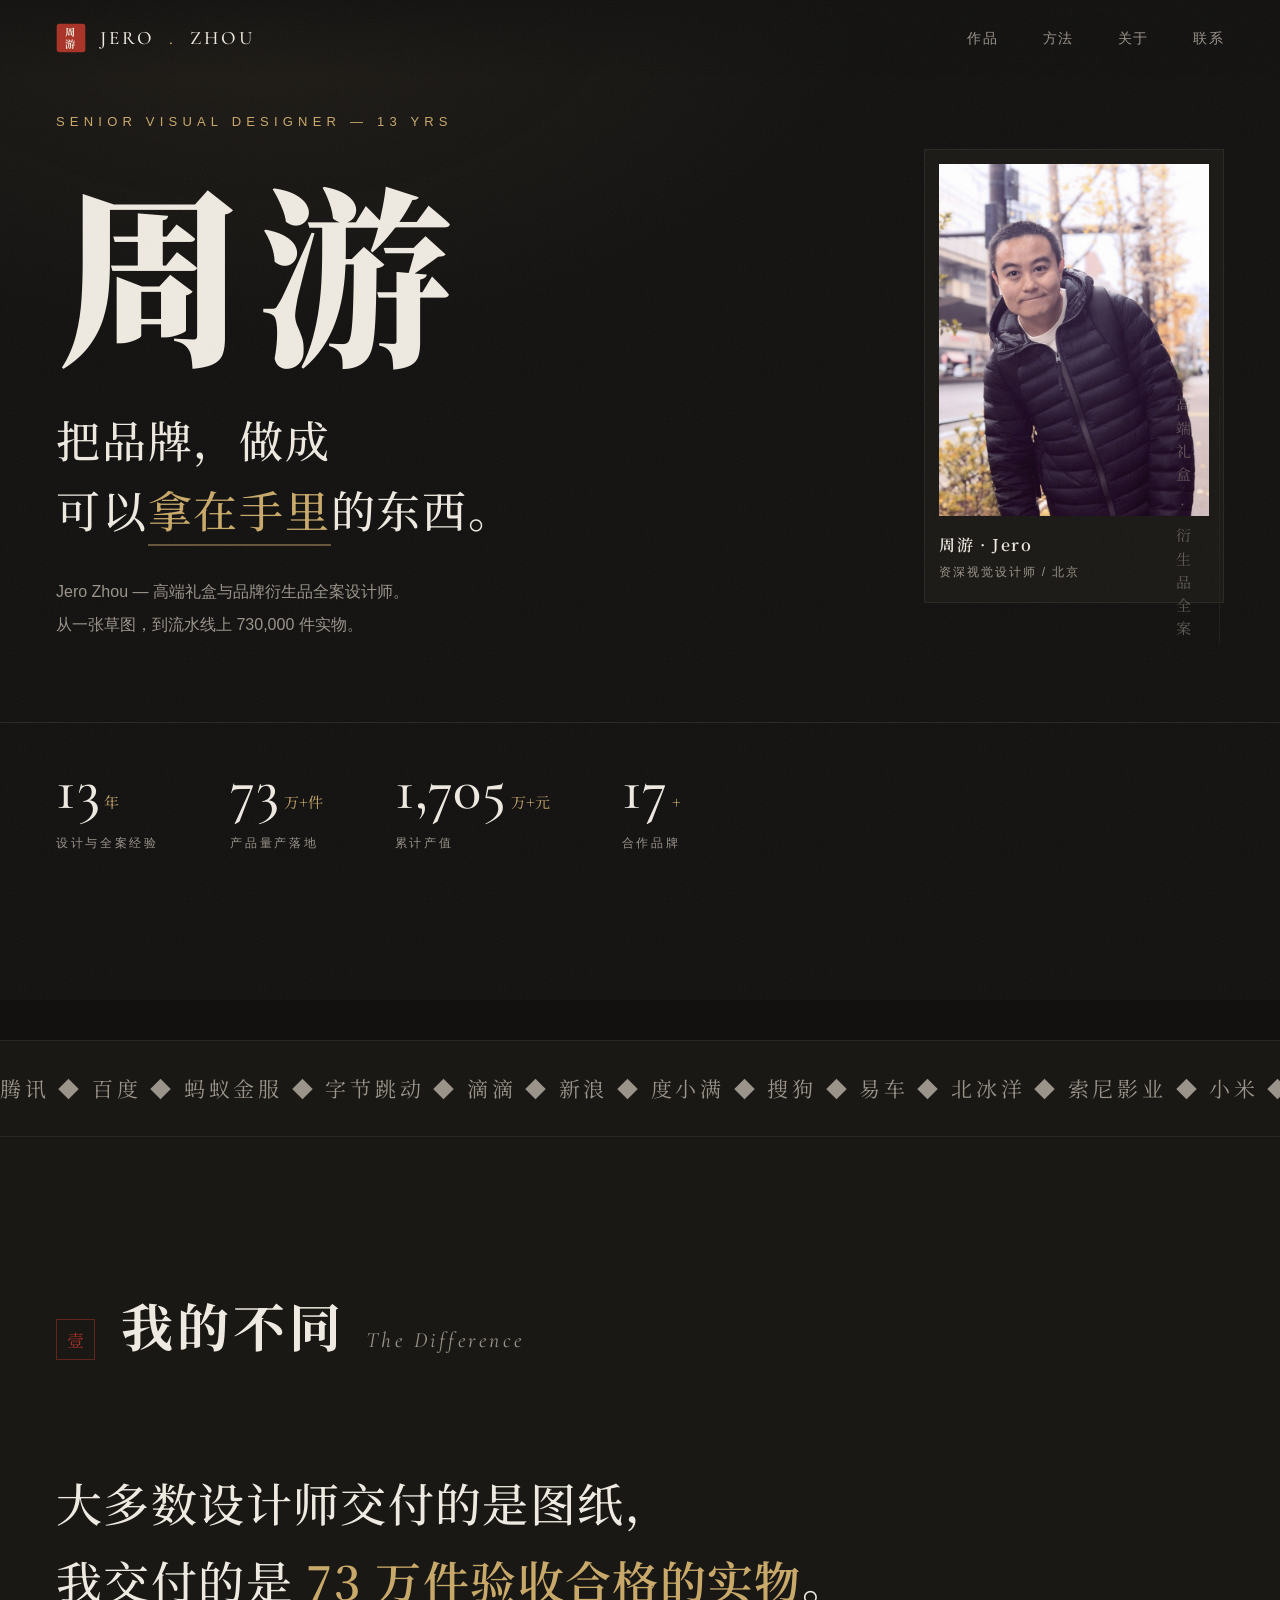
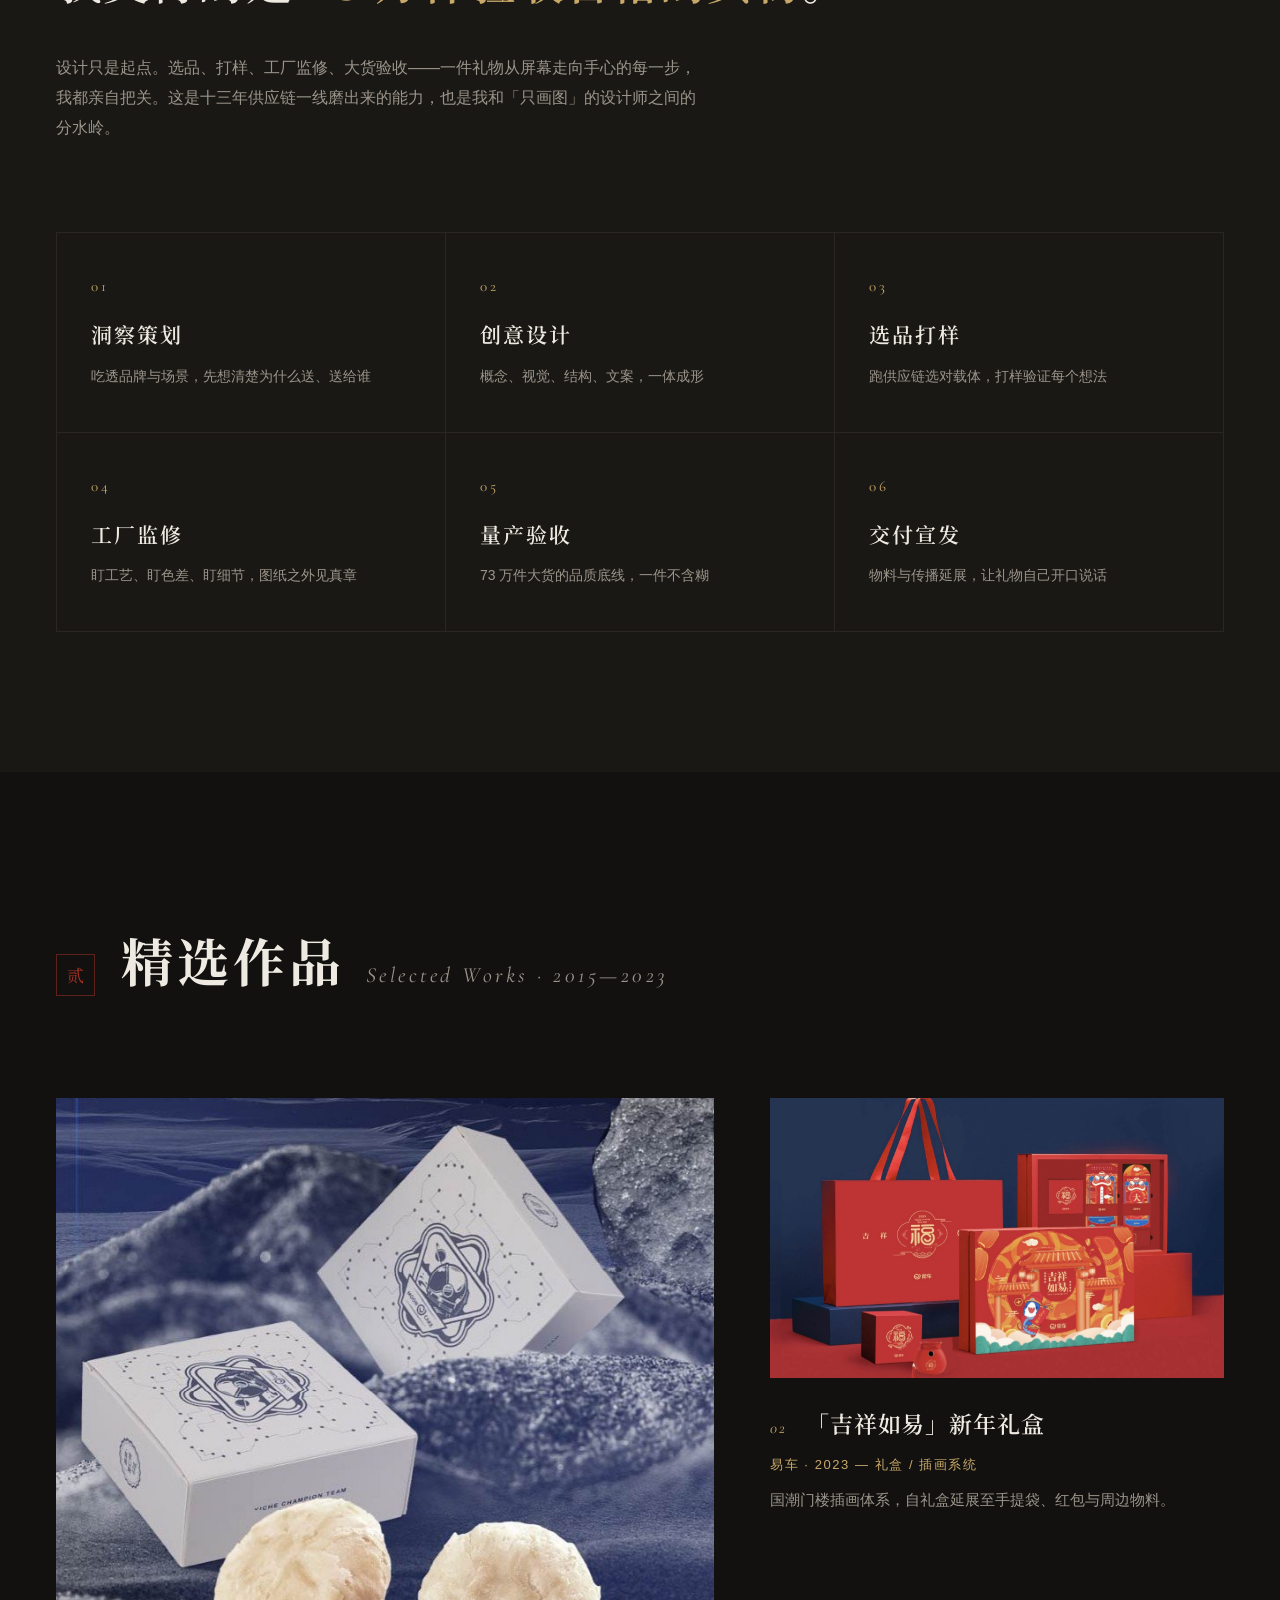
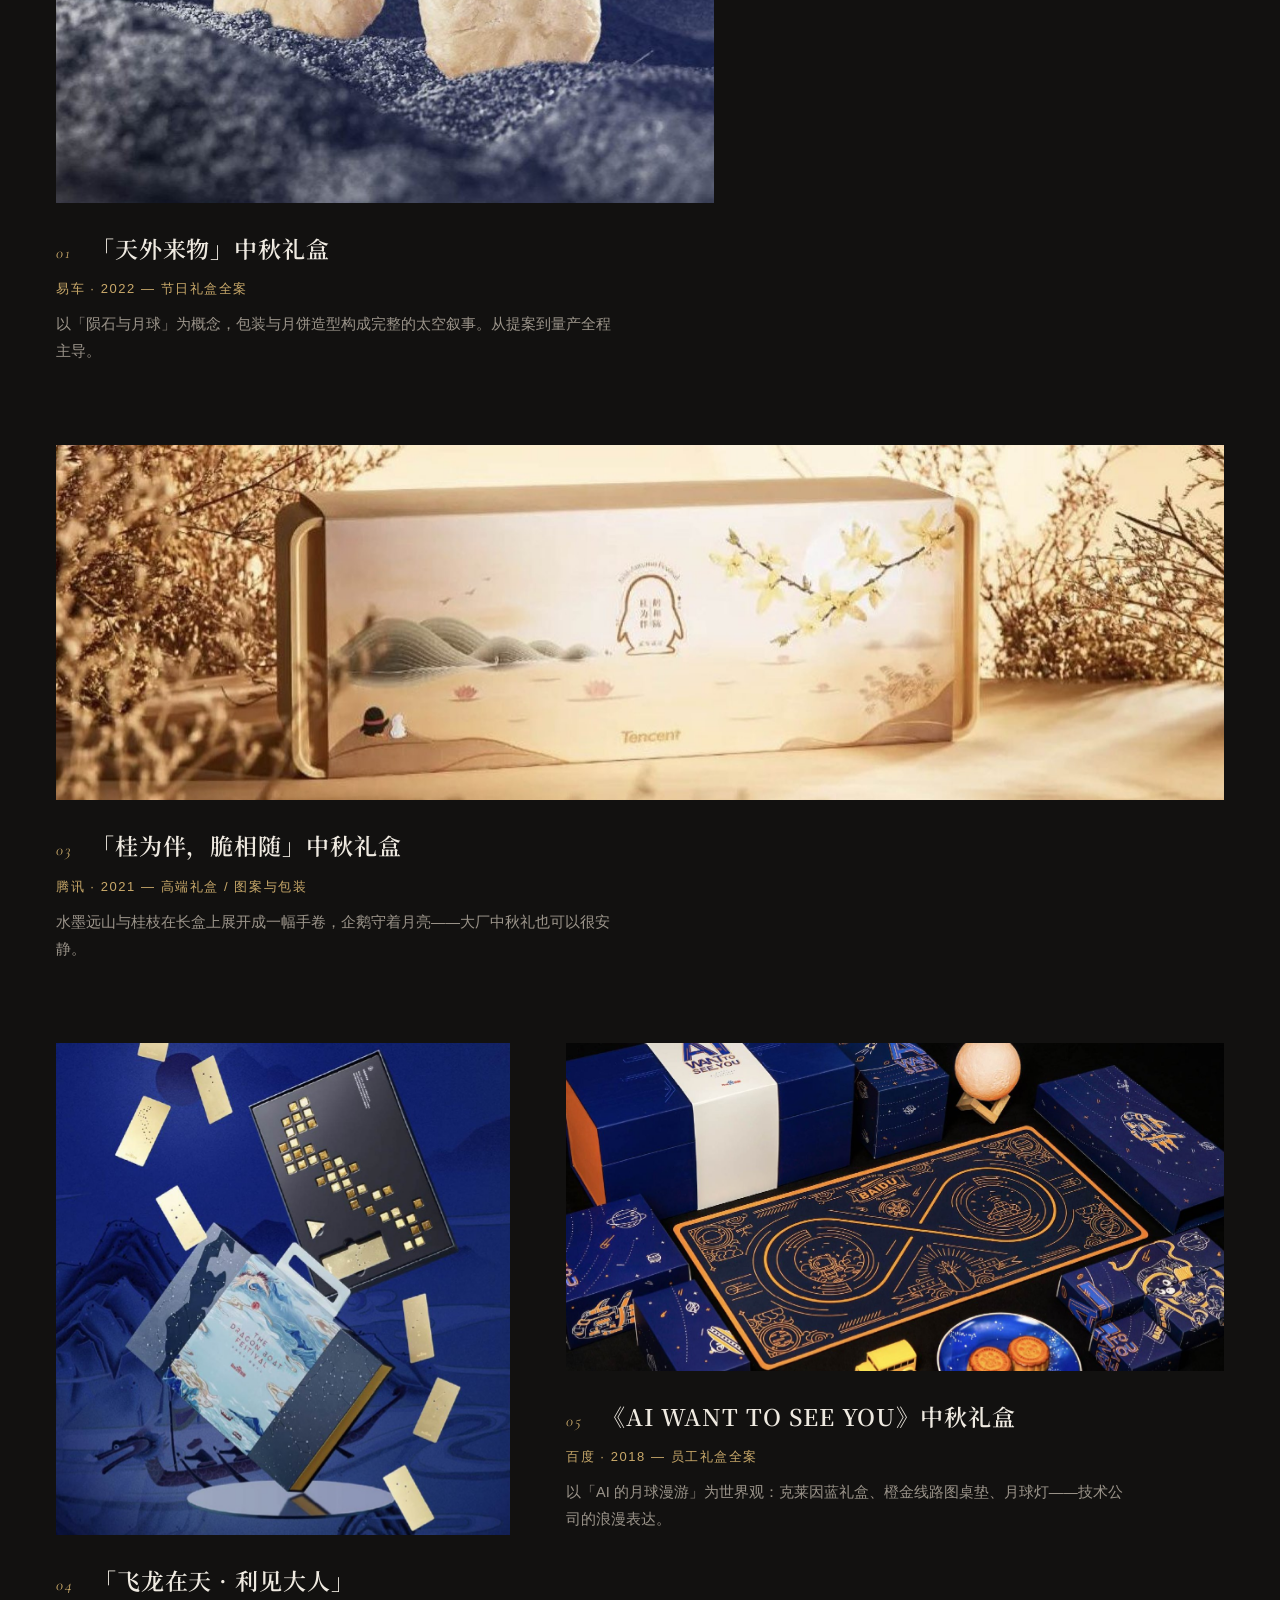
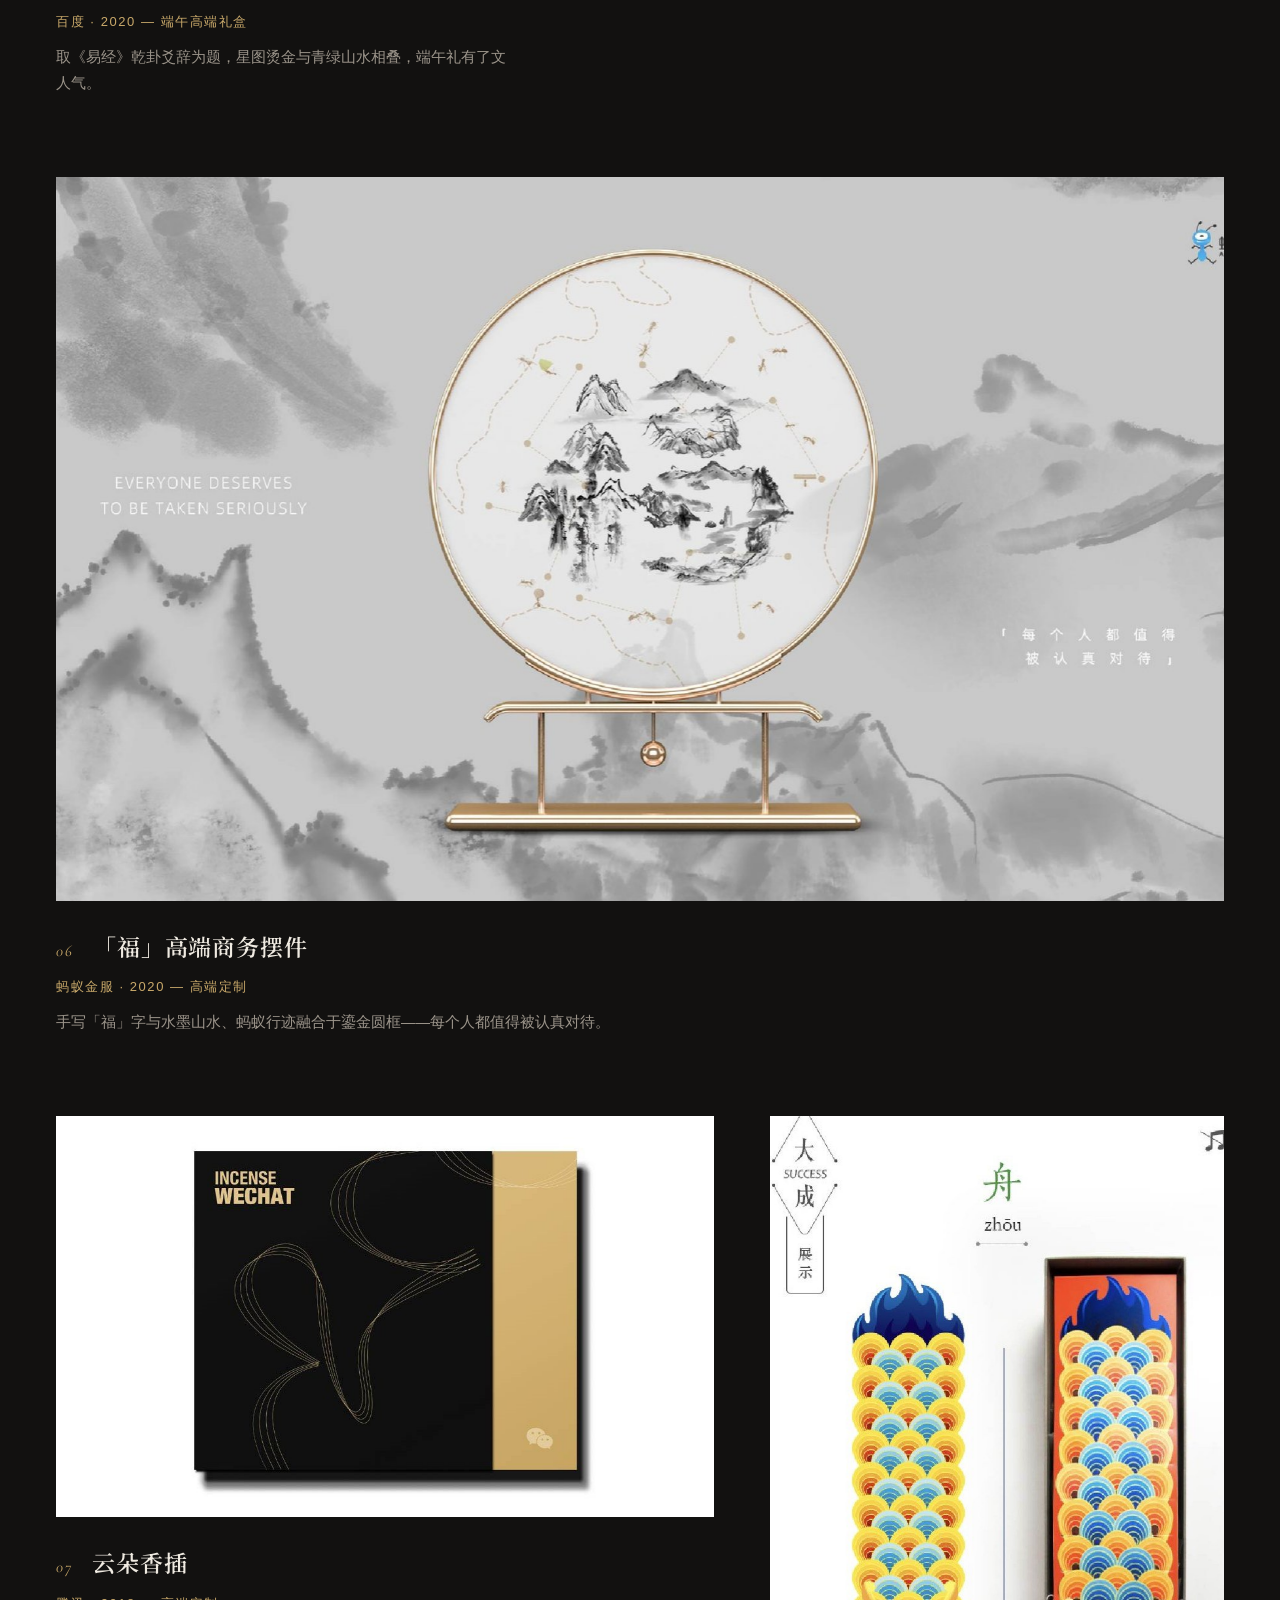
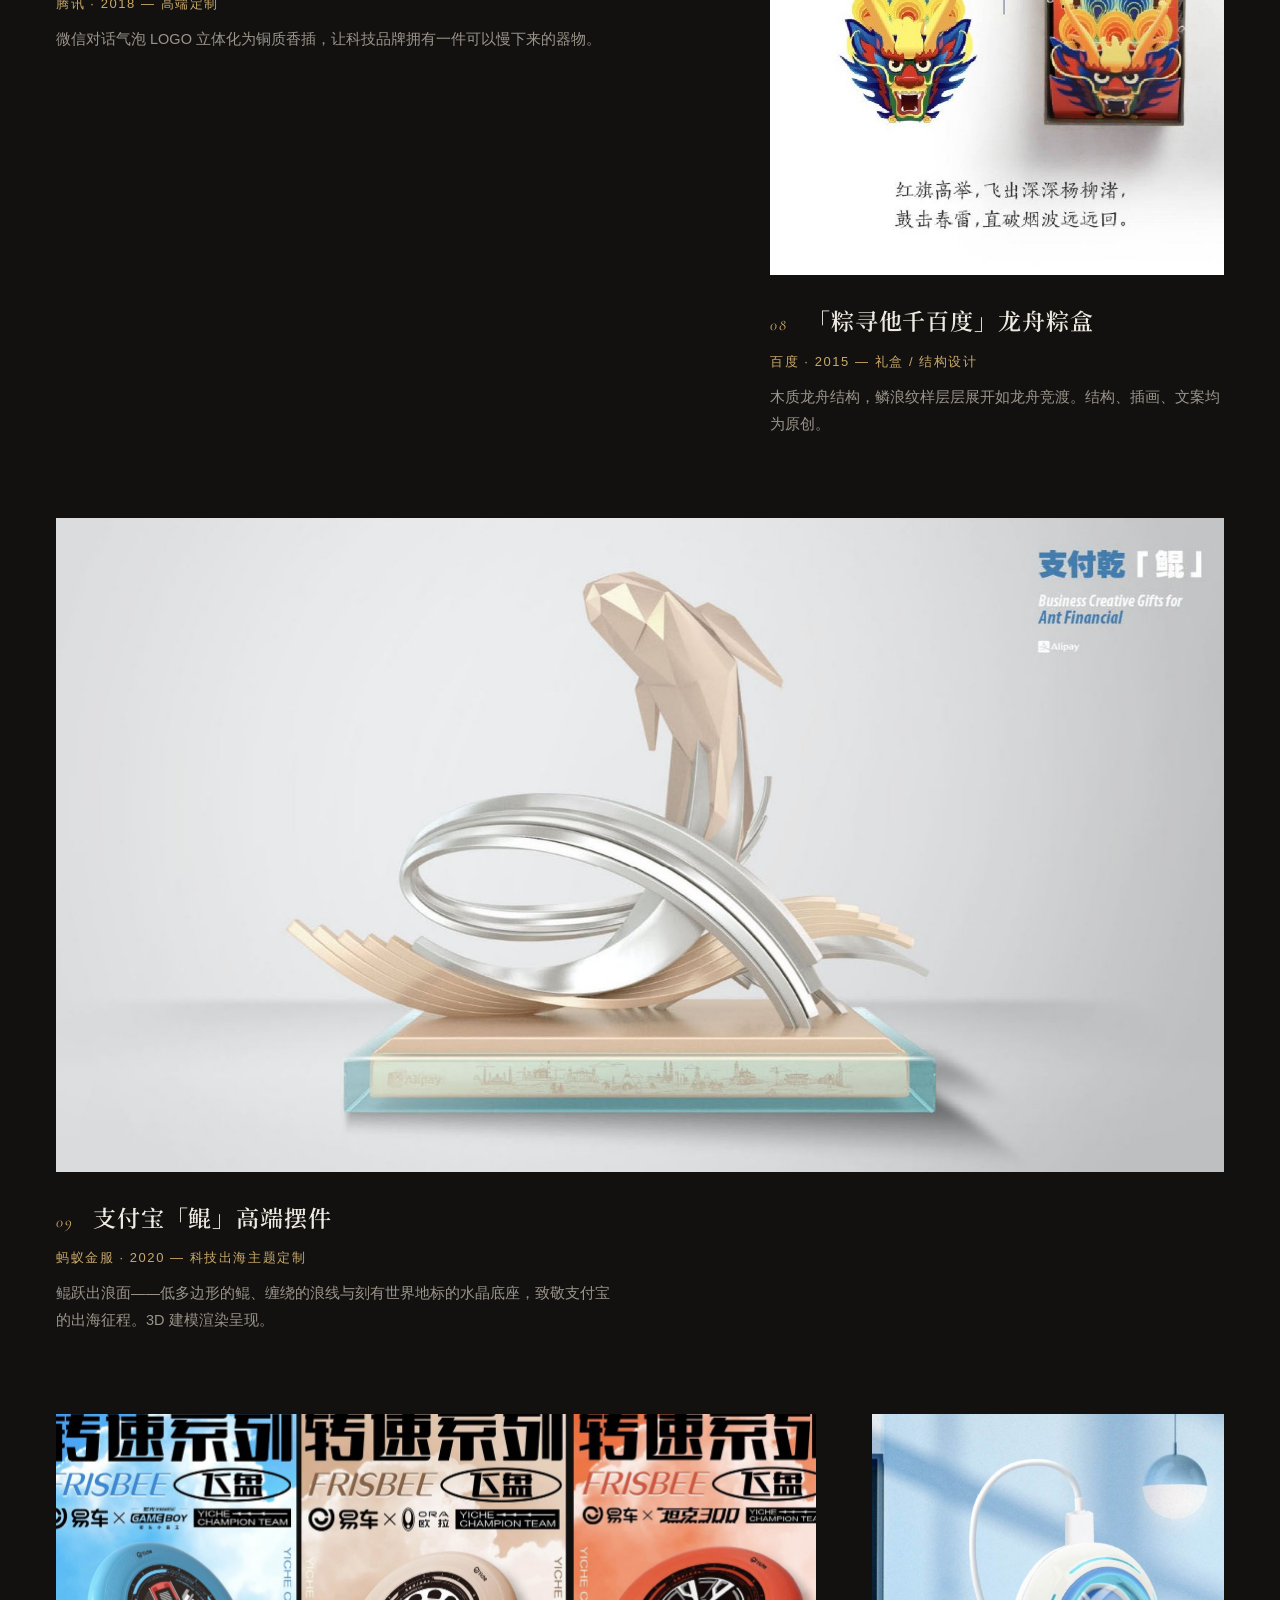
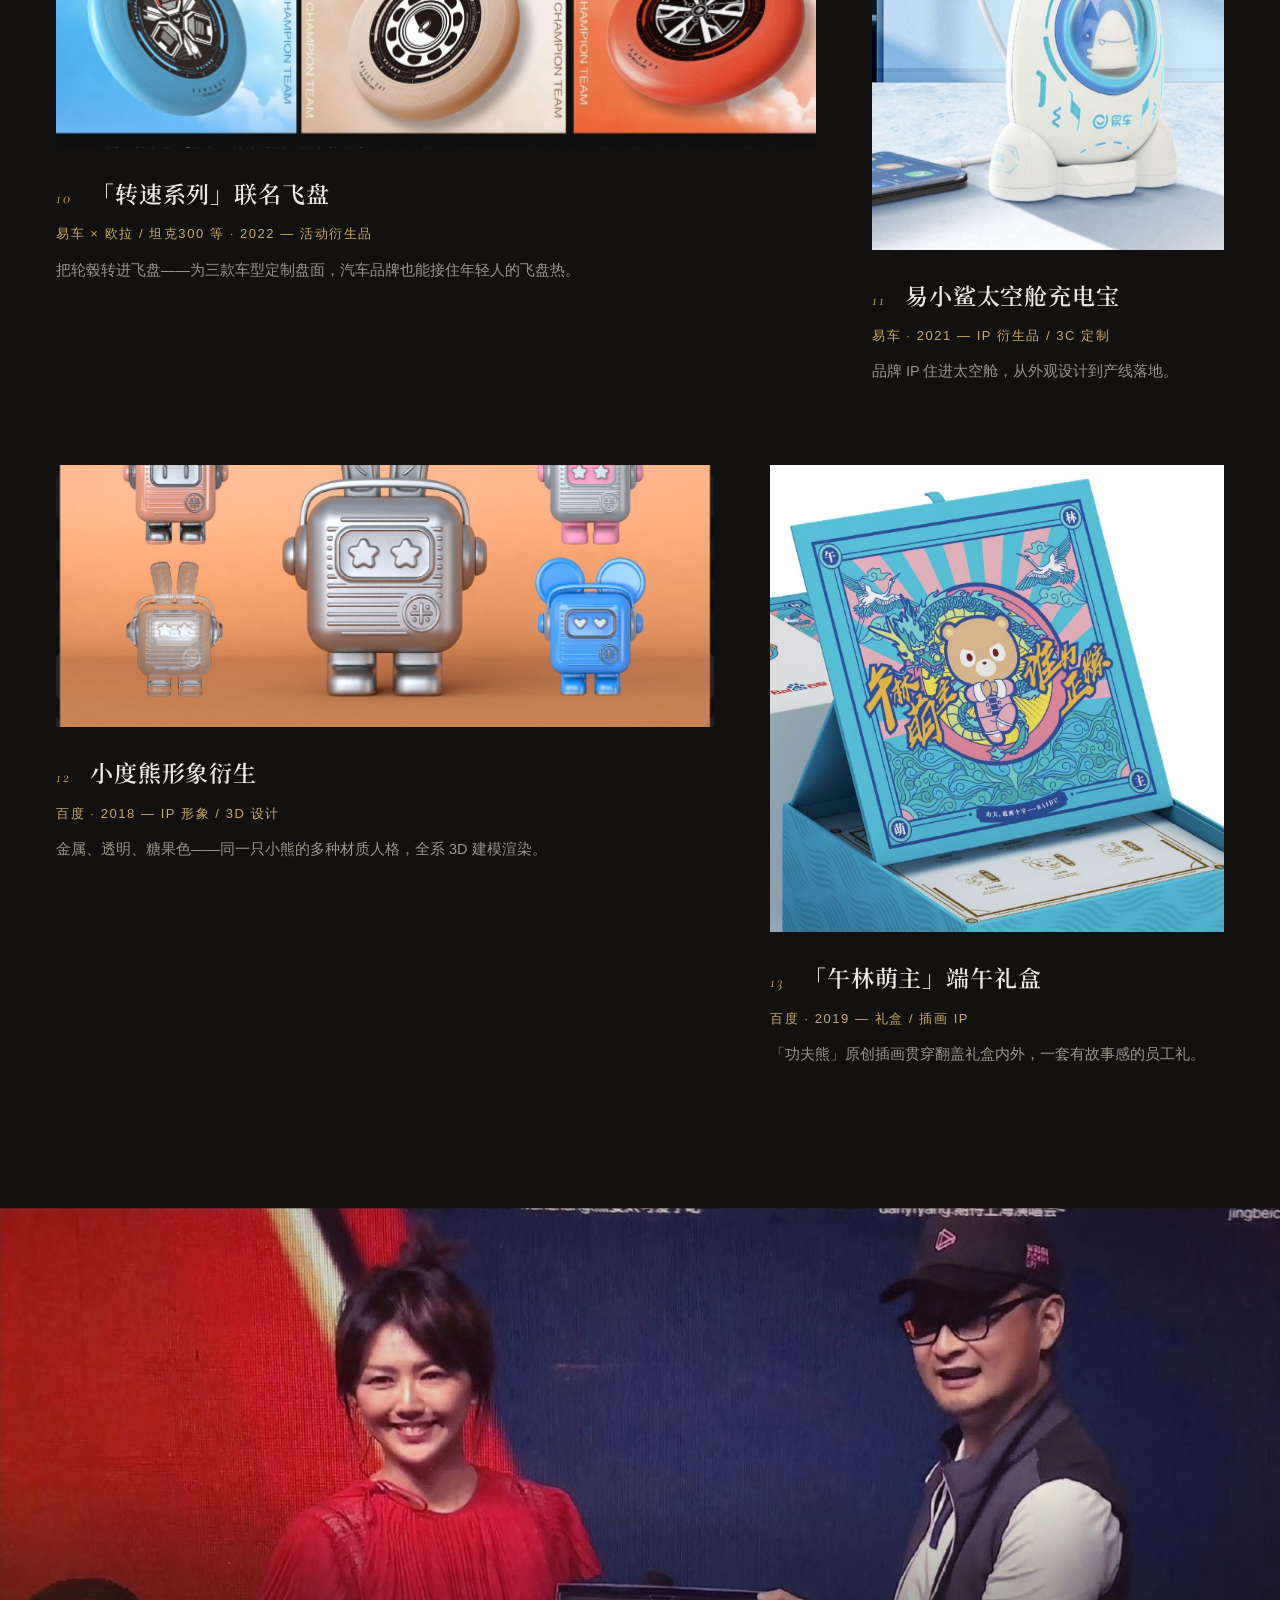
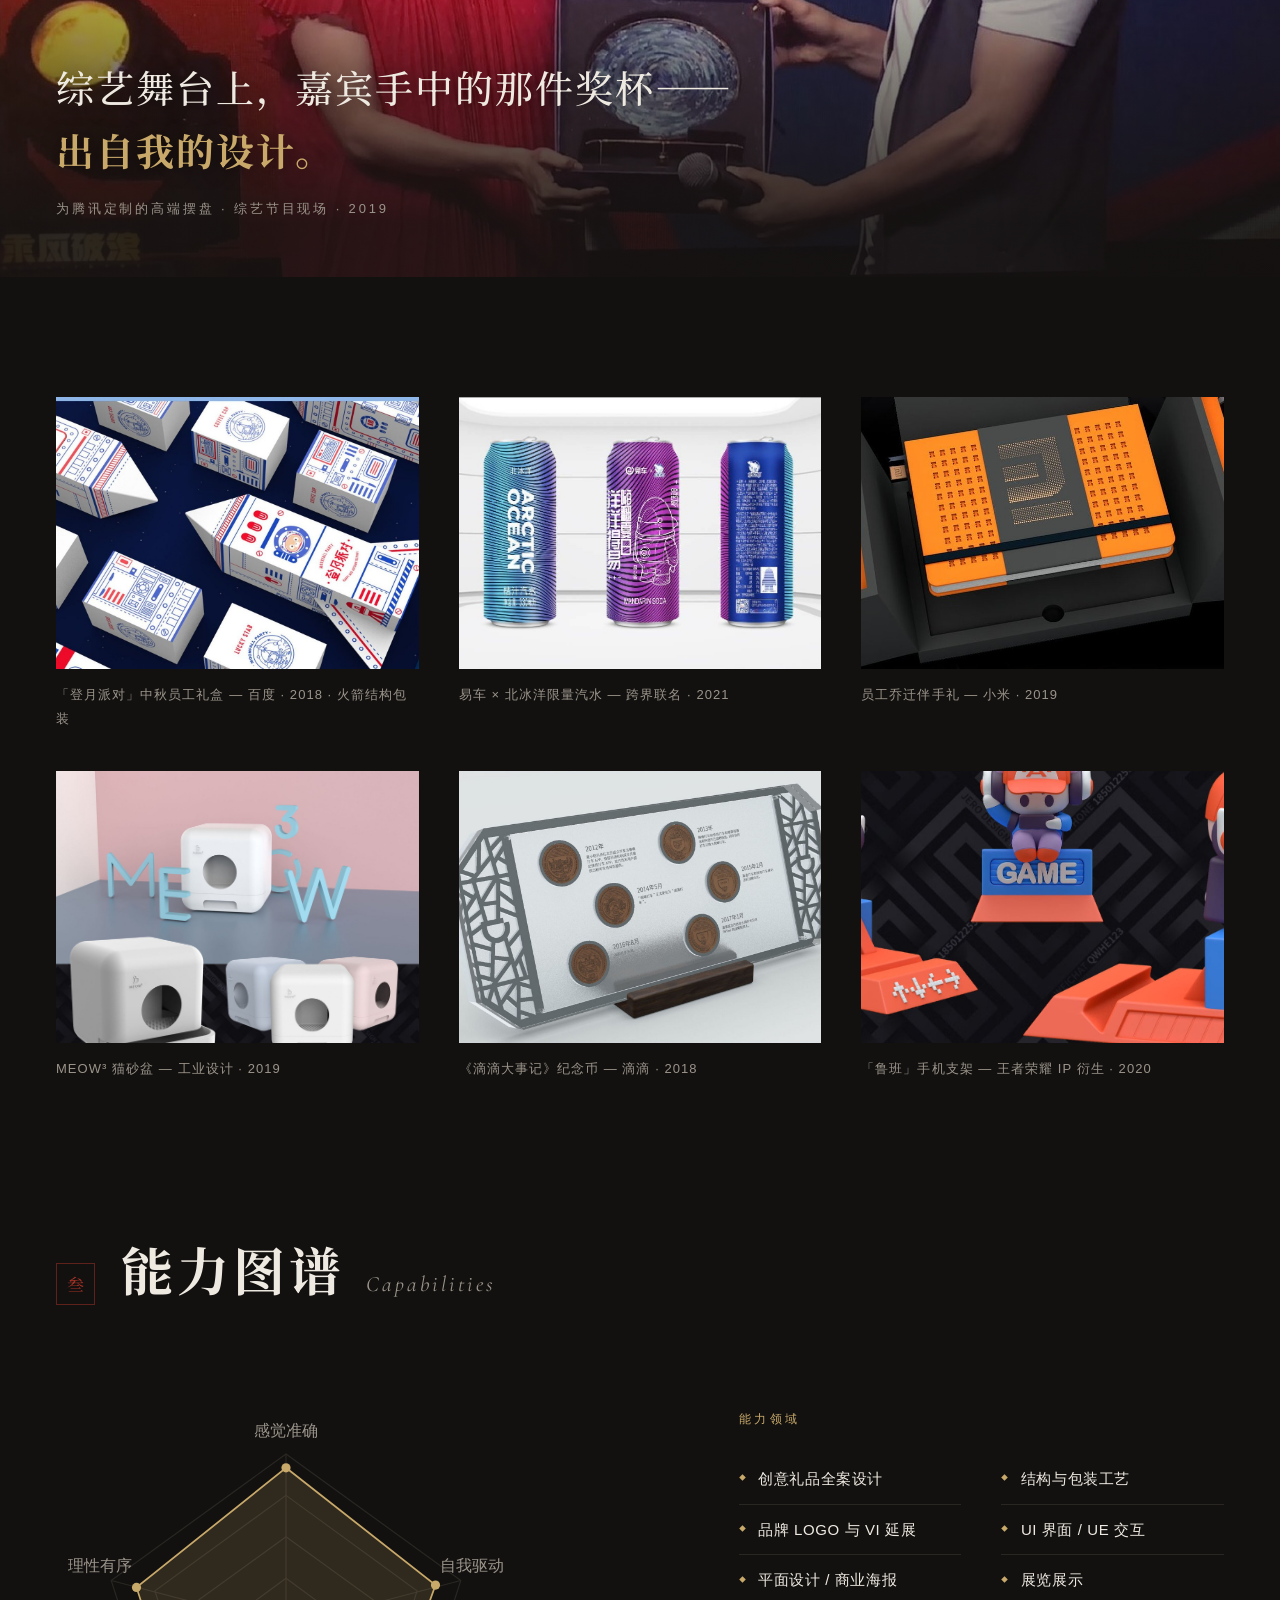
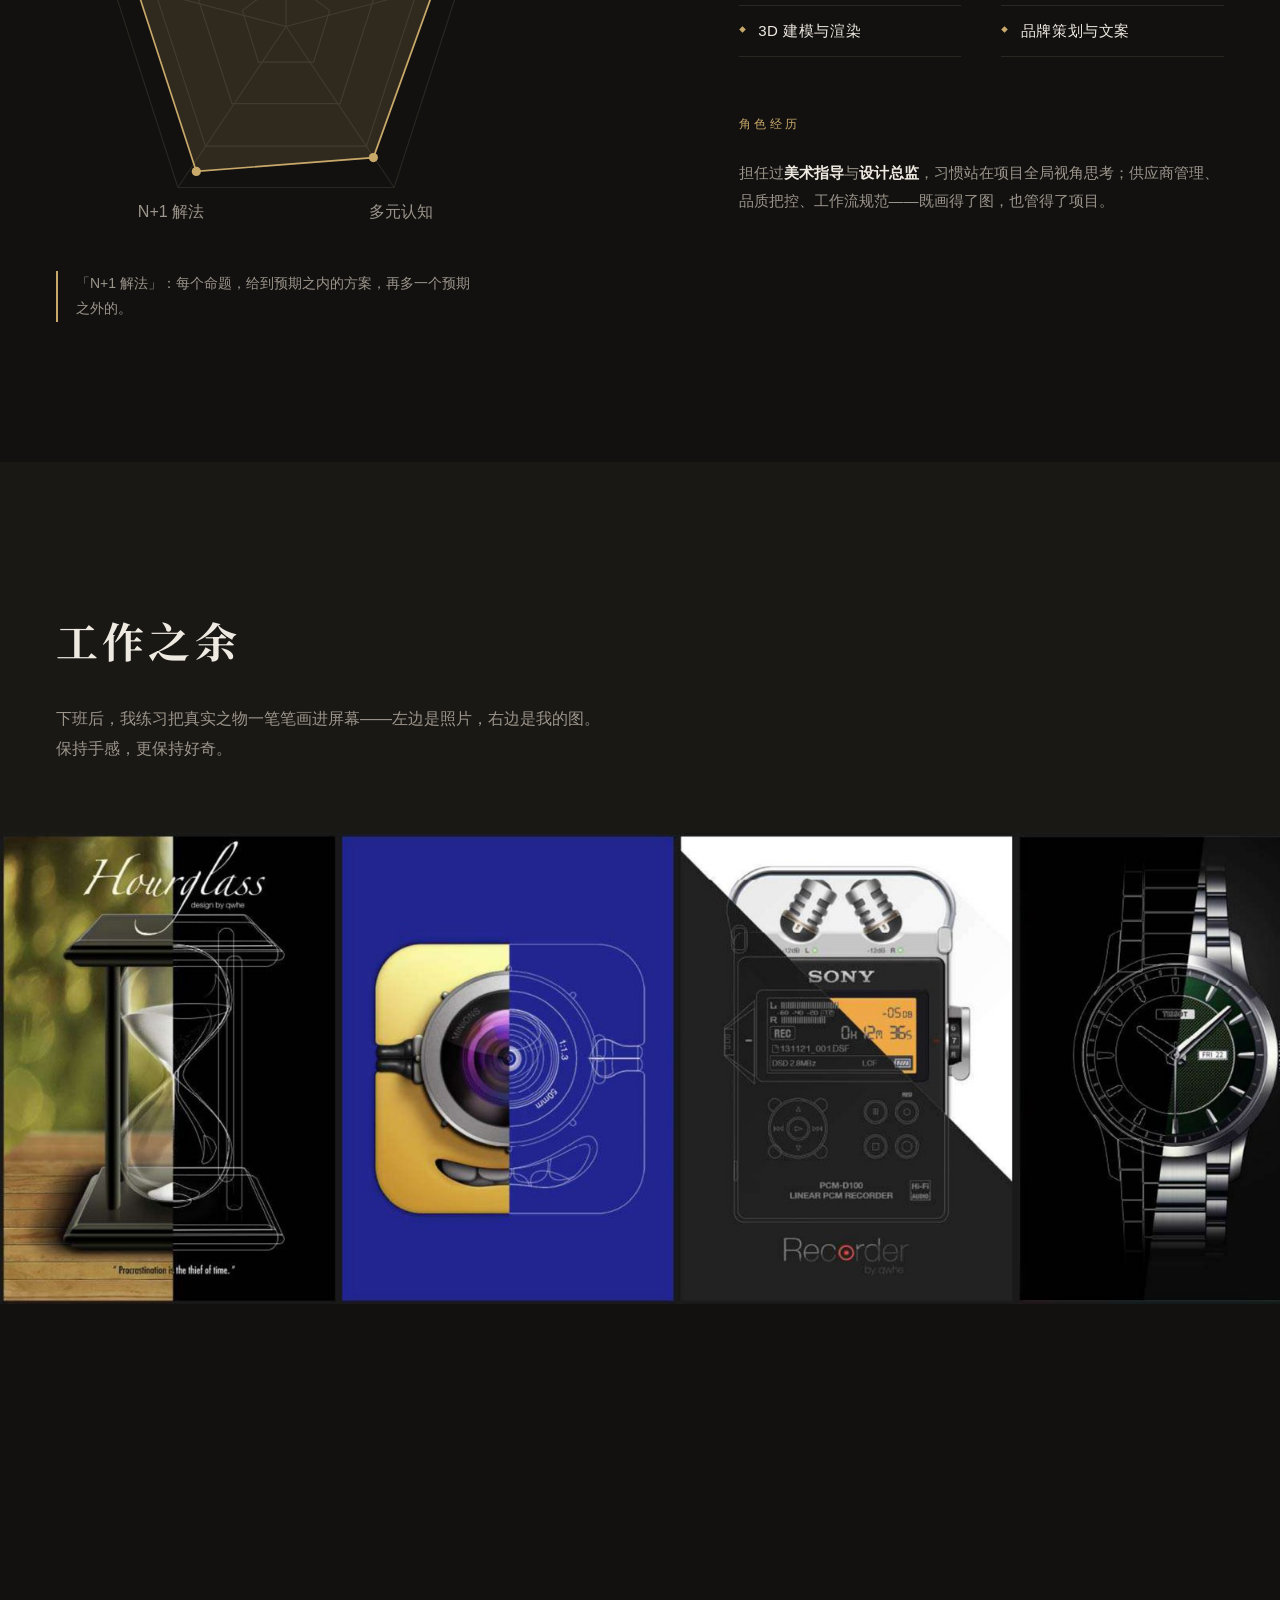
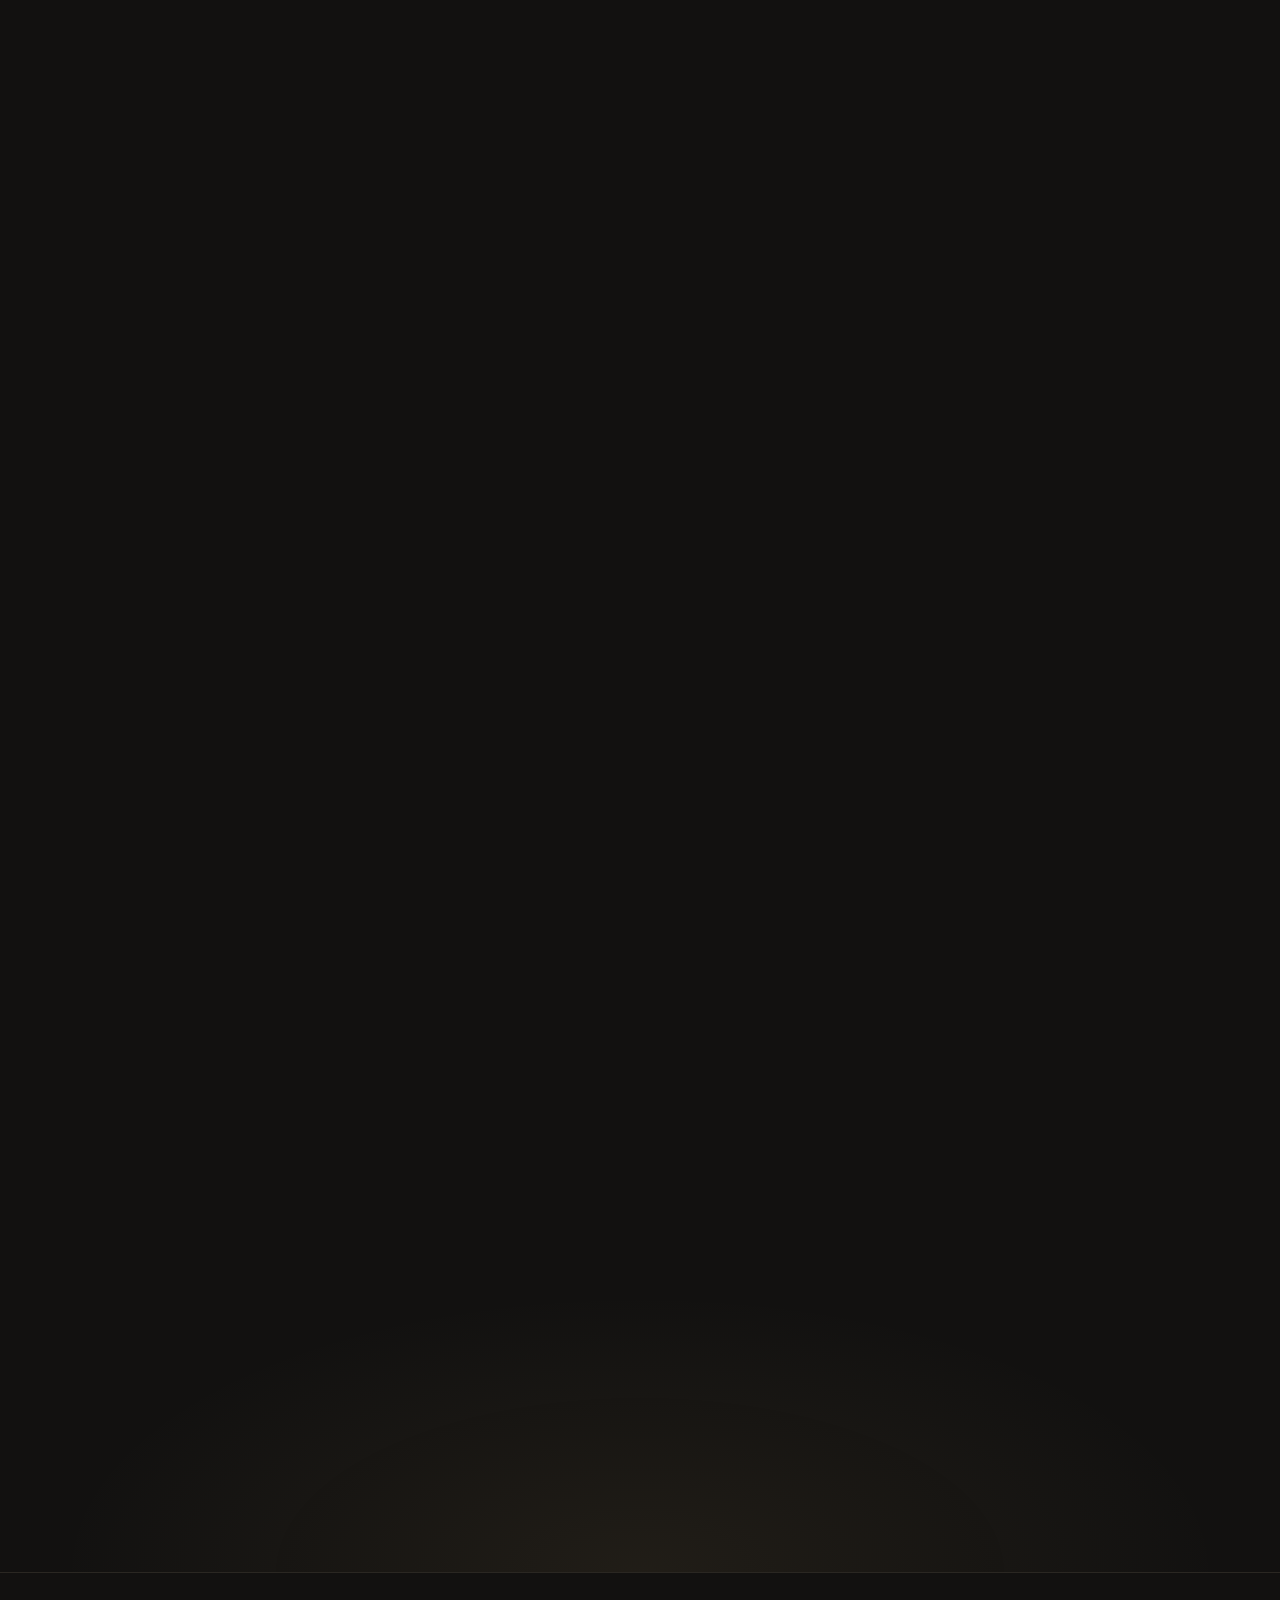
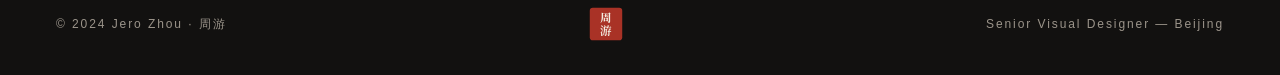
==== commit 0931e59d: "深挖2021素材包：新头像、支付宝鲲摆件、作品墙扩至6格、修正客户年份信息 Co-Authored-By: Claude Fable 5 <noreply@anthropic.com>" ====
--- a/index.html
+++ b/index.html
@@ -169,9 +169,18 @@
         </div>
       </article>
 
+      <article class="work span-12 work-pano reveal">
+        <figure class="work-media"><img src="assets/img/alipay-whale-2020.jpg" alt="支付宝「鲲」高端商务摆件" loading="lazy"></figure>
+        <div class="work-info"><span class="work-no">09</span>
+          <h3>支付宝「鲲」高端摆件</h3>
+          <p class="work-meta">蚂蚁金服 · 2020 — 科技出海主题定制</p>
+          <p class="work-desc">鲲跃出浪面——低多边形的鲲、缠绕的浪线与刻有世界地标的水晶底座，致敬支付宝的出海征程。3D 建模渲染呈现。</p>
+        </div>
+      </article>
+
       <article class="work span-8 reveal">
         <figure class="work-media"><img src="assets/img/frisbee-2022.jpg" alt="易车「转速系列」联名飞盘" loading="lazy"></figure>
-        <div class="work-info"><span class="work-no">09</span>
+        <div class="work-info"><span class="work-no">10</span>
           <h3>「转速系列」联名飞盘</h3>
           <p class="work-meta">易车 × 欧拉 / 坦克300 等 · 2022 — 活动衍生品</p>
           <p class="work-desc">把轮毂转进飞盘——为三款车型定制盘面，汽车品牌也能接住年轻人的飞盘热。</p>
@@ -180,7 +189,7 @@
 
       <article class="work span-4 reveal">
         <figure class="work-media"><img src="assets/img/powerbank-2021.jpg" alt="易小鲨太空舱充电宝" loading="lazy"></figure>
-        <div class="work-info"><span class="work-no">10</span>
+        <div class="work-info"><span class="work-no">11</span>
           <h3>易小鲨太空舱充电宝</h3>
           <p class="work-meta">易车 · 2021 — IP 衍生品 / 3C 定制</p>
           <p class="work-desc">品牌 IP 住进太空舱，从外观设计到产线落地。</p>
@@ -189,7 +198,7 @@
 
       <article class="work span-7 reveal">
         <figure class="work-media"><img src="assets/img/xiaodu-robots.jpg" alt="百度小度熊形象衍生" loading="lazy"></figure>
-        <div class="work-info"><span class="work-no">11</span>
+        <div class="work-info"><span class="work-no">12</span>
           <h3>小度熊形象衍生</h3>
           <p class="work-meta">百度 · 2018 — IP 形象 / 3D 设计</p>
           <p class="work-desc">金属、透明、糖果色——同一只小熊的多种材质人格，全系 3D 建模渲染。</p>
@@ -198,7 +207,7 @@
 
       <article class="work span-5 reveal">
         <figure class="work-media"><img src="assets/img/baidu-duanwu-2019.jpg" alt="百度「午林萌主」端午礼盒" loading="lazy"></figure>
-        <div class="work-info"><span class="work-no">12</span>
+        <div class="work-info"><span class="work-no">13</span>
           <h3>「午林萌主」端午礼盒</h3>
           <p class="work-meta">百度 · 2019 — 礼盒 / 插画 IP</p>
           <p class="work-desc">「功夫熊」原创插画贯穿翻盖礼盒内外，一套有故事感的员工礼。</p>
@@ -216,7 +225,7 @@
     <figcaption class="container">
       <p class="stage-line">综艺舞台上，嘉宾手中的那件奖杯——</p>
       <p class="stage-line stage-line-em">出自我的设计。</p>
-      <p class="stage-cap">《乘风破浪》节目现场 · 定制奖杯 · 2018</p>
+      <p class="stage-cap">为腾讯定制的高端摆盘 · 综艺节目现场 · 2019</p>
     </figcaption>
   </figure>
 </section>
@@ -226,16 +235,28 @@
   <div class="container">
     <div class="more-grid">
       <figure class="more-item reveal">
-        <img src="assets/img/moonparty-2021.jpg" alt="「登月派对」主题礼盒" loading="lazy">
-        <figcaption>「登月派对」主题礼盒 — 火箭结构包装</figcaption>
+        <img src="assets/img/moonparty-2021.jpg" alt="百度「登月派对」中秋员工礼盒" loading="lazy">
+        <figcaption>「登月派对」中秋员工礼盒 — 百度 · 2018 · 火箭结构包装</figcaption>
       </figure>
       <figure class="more-item reveal d1">
         <img src="assets/img/arctic-soda-2021.jpg" alt="易车×北冰洋限量汽水" loading="lazy">
         <figcaption>易车 × 北冰洋限量汽水 — 跨界联名 · 2021</figcaption>
       </figure>
       <figure class="more-item reveal d2">
-        <img src="assets/img/xiaomi-set.jpg" alt="小米定制商务礼盒" loading="lazy">
-        <figcaption>小米定制商务礼盒 — 高端礼赠</figcaption>
+        <img src="assets/img/xiaomi-set.jpg" alt="小米员工乔迁伴手礼" loading="lazy">
+        <figcaption>员工乔迁伴手礼 — 小米 · 2019</figcaption>
+      </figure>
+      <figure class="more-item reveal">
+        <img src="assets/img/meow-2019.jpg" alt="MEOW³ 猫砂盆工业设计" loading="lazy">
+        <figcaption>MEOW³ 猫砂盆 — 工业设计 · 2019</figcaption>
+      </figure>
+      <figure class="more-item reveal d1">
+        <img src="assets/img/didi-coins-2018.jpg" alt="滴滴大事记纪念币" loading="lazy">
+        <figcaption>《滴滴大事记》纪念币 — 滴滴 · 2018</figcaption>
+      </figure>
+      <figure class="more-item reveal d2">
+        <img src="assets/img/honor-keychains-2020.jpg" alt="王者荣耀 IP 衍生手机支架" loading="lazy">
+        <figcaption>「鲁班」手机支架 — 王者荣耀 IP 衍生 · 2020</figcaption>
       </figure>
     </div>
   </div>
--- a/style.css
+++ b/style.css
@@ -146,7 +146,6 @@
 }
 .hero-portrait img {
   display: block; width: 100%; height: auto;
-  filter: grayscale(1) contrast(1.04) brightness(0.96);
 }
 .hero-portrait figcaption {
   padding-top: 14px; display: flex; flex-direction: column; gap: 2px;
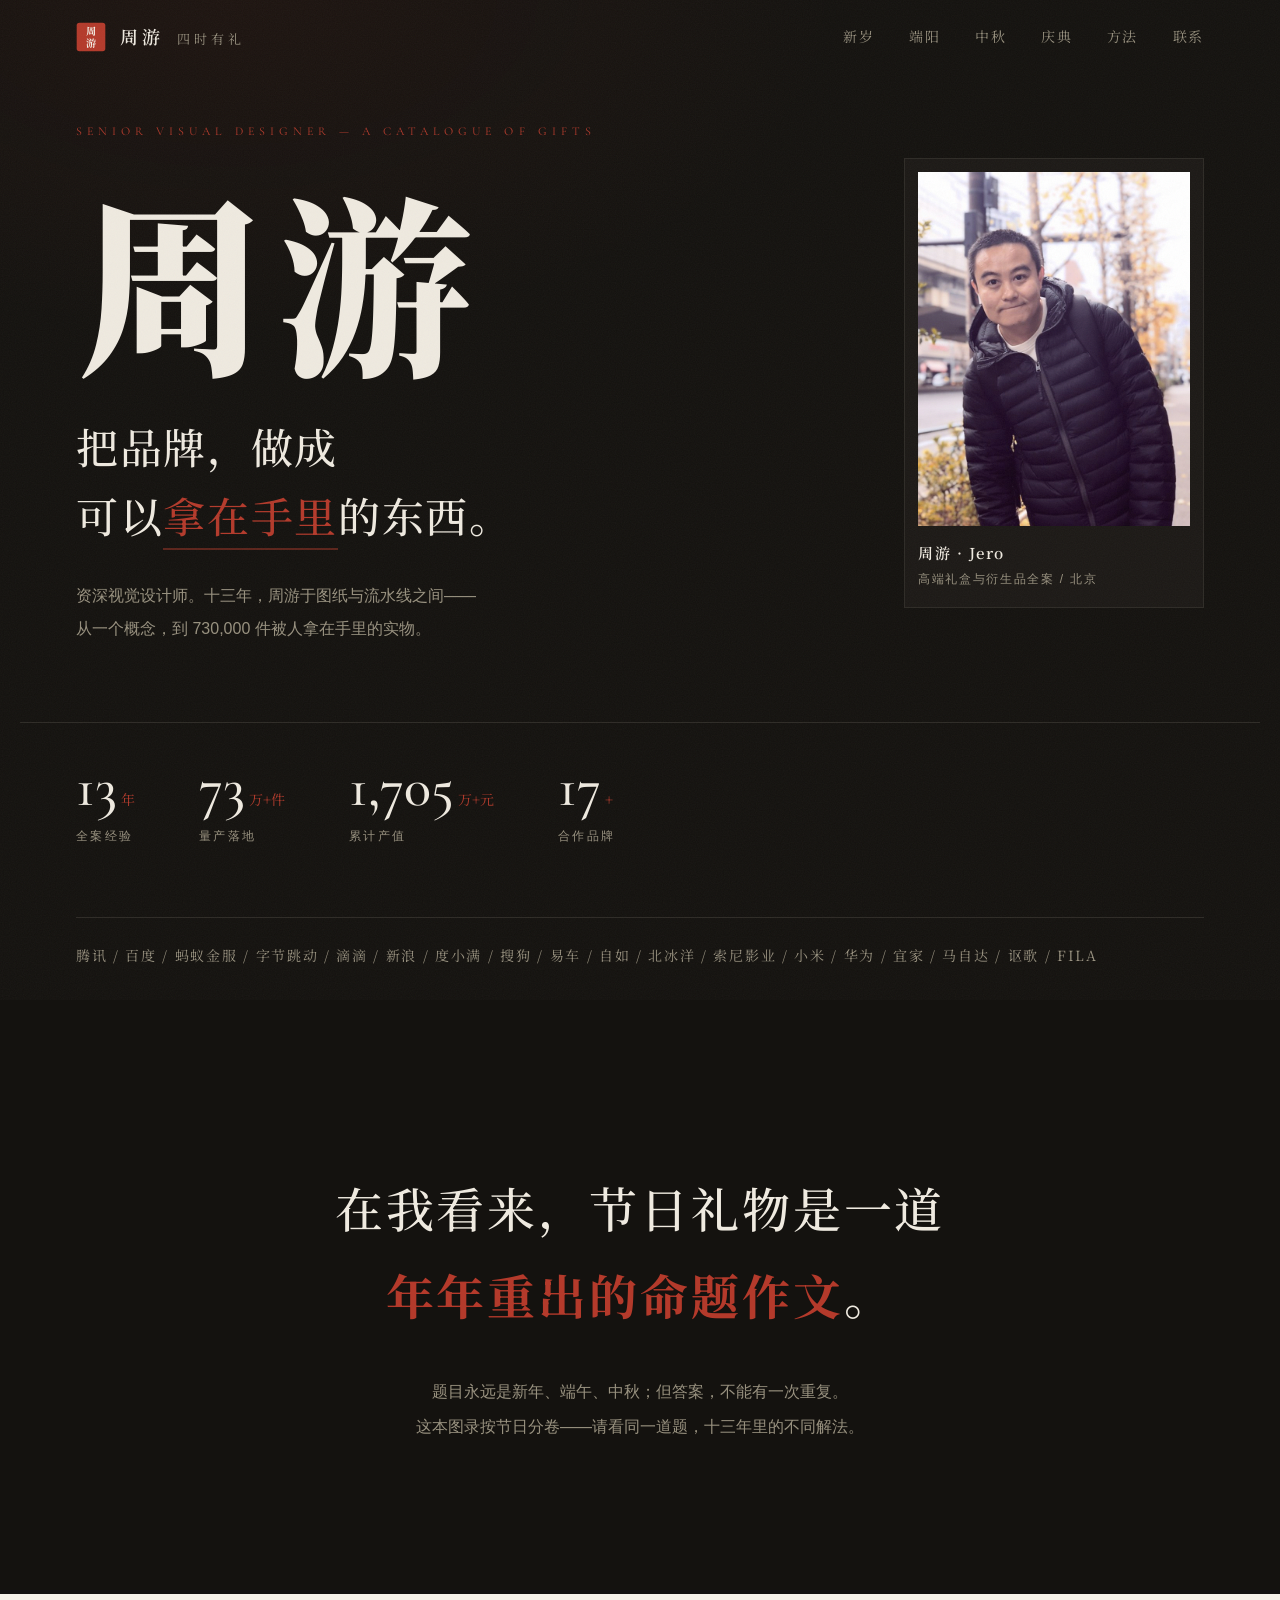
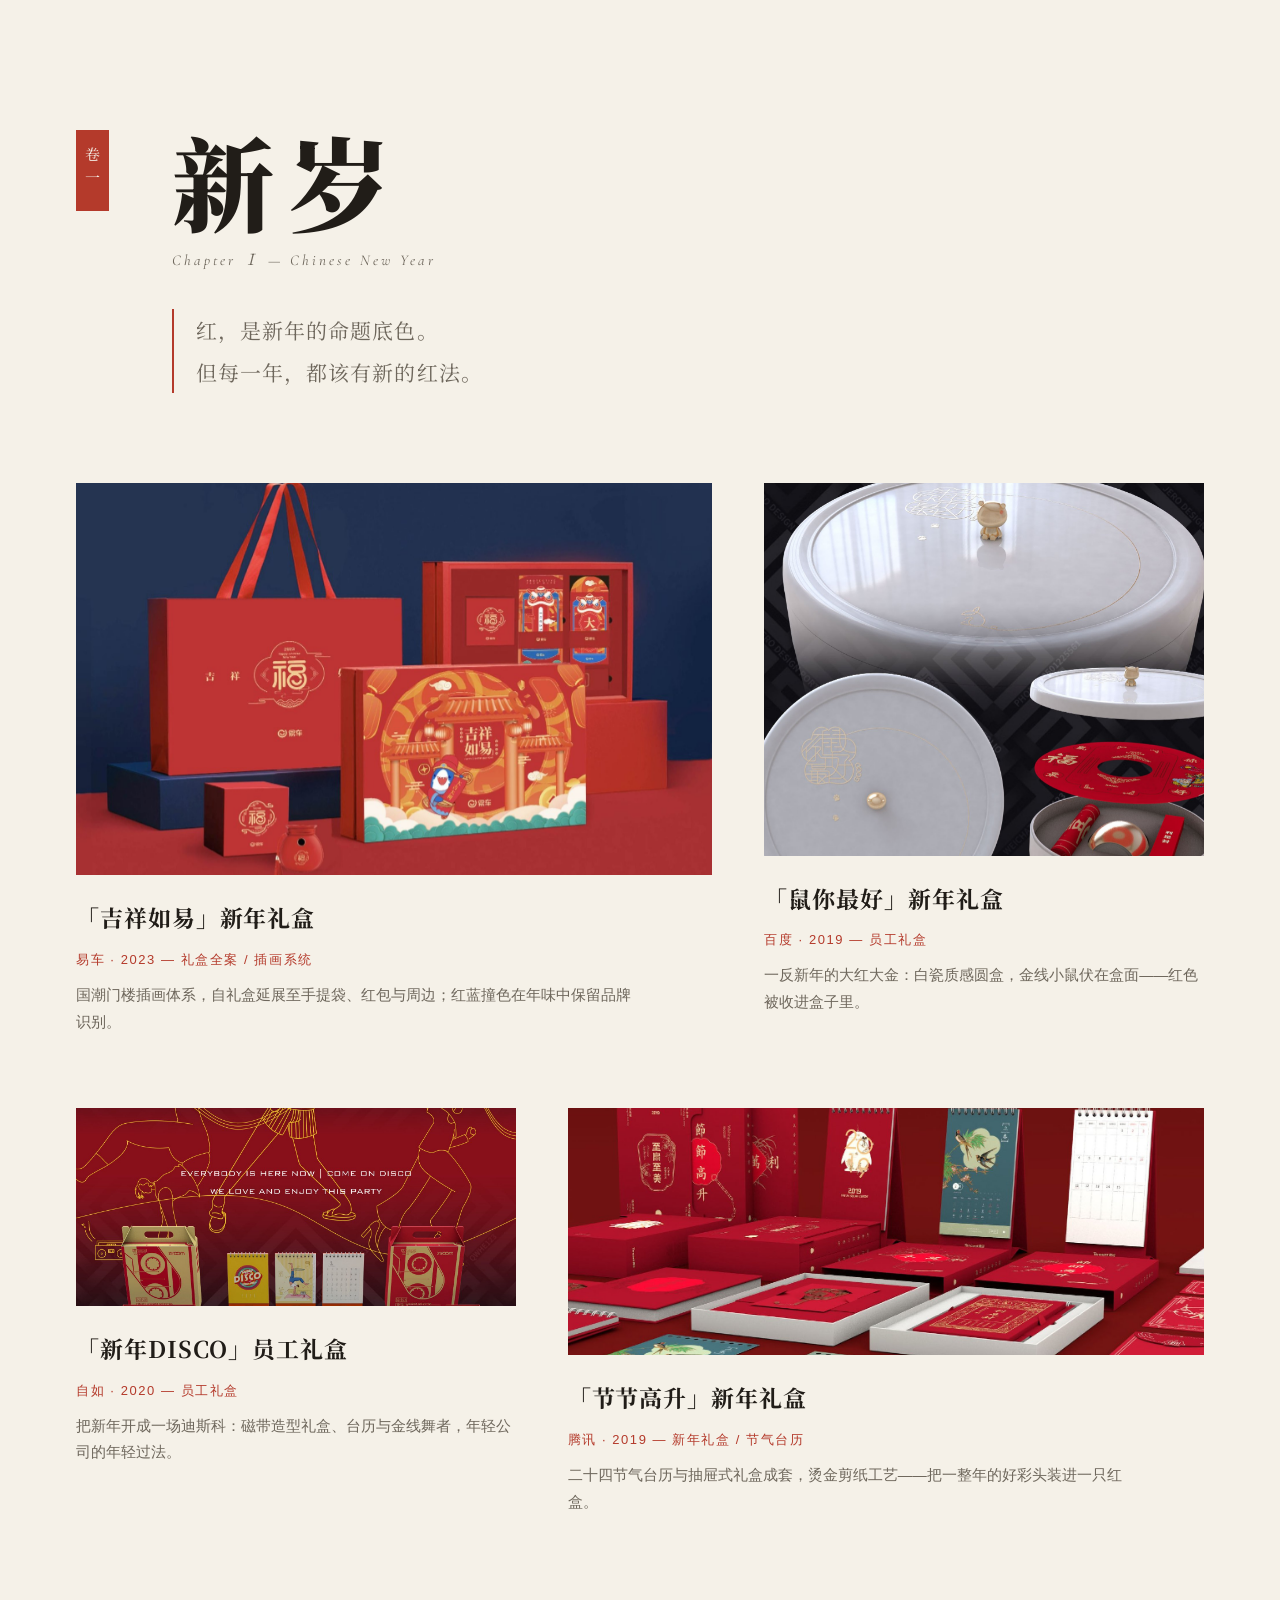
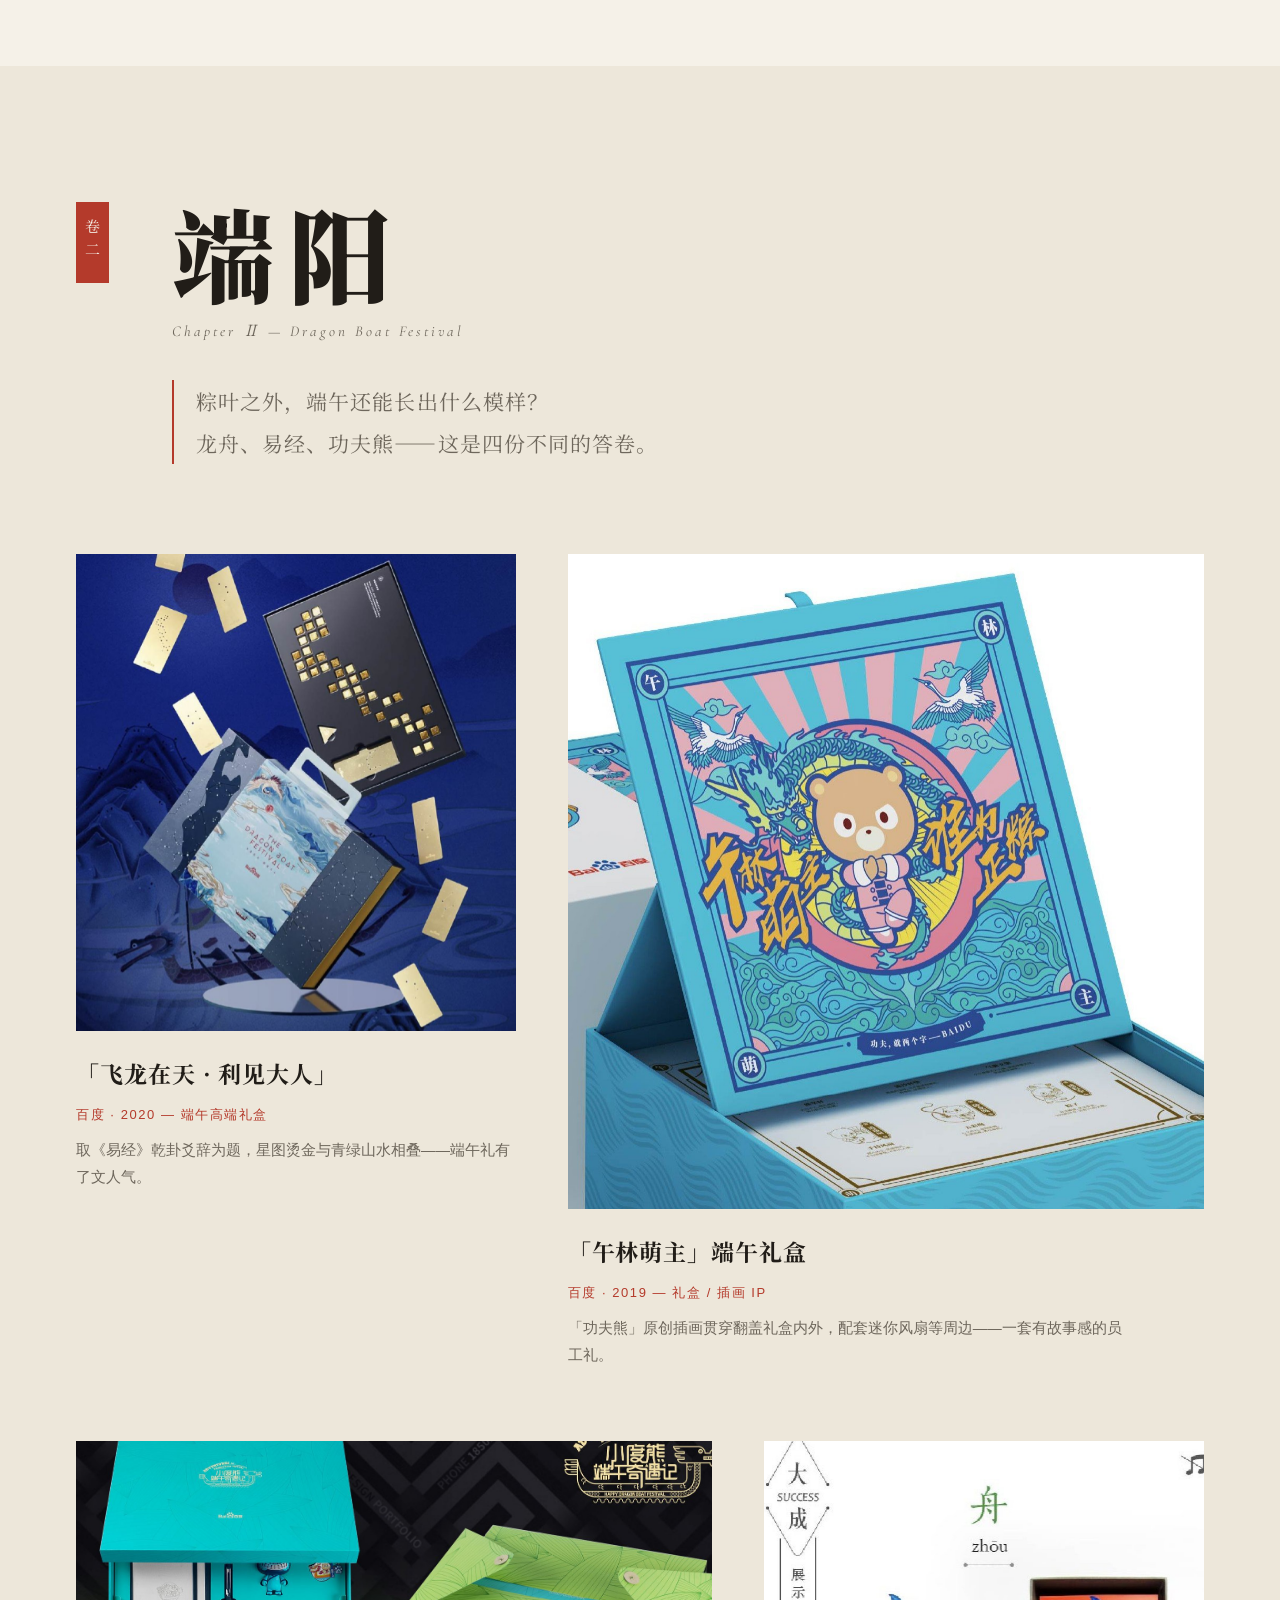
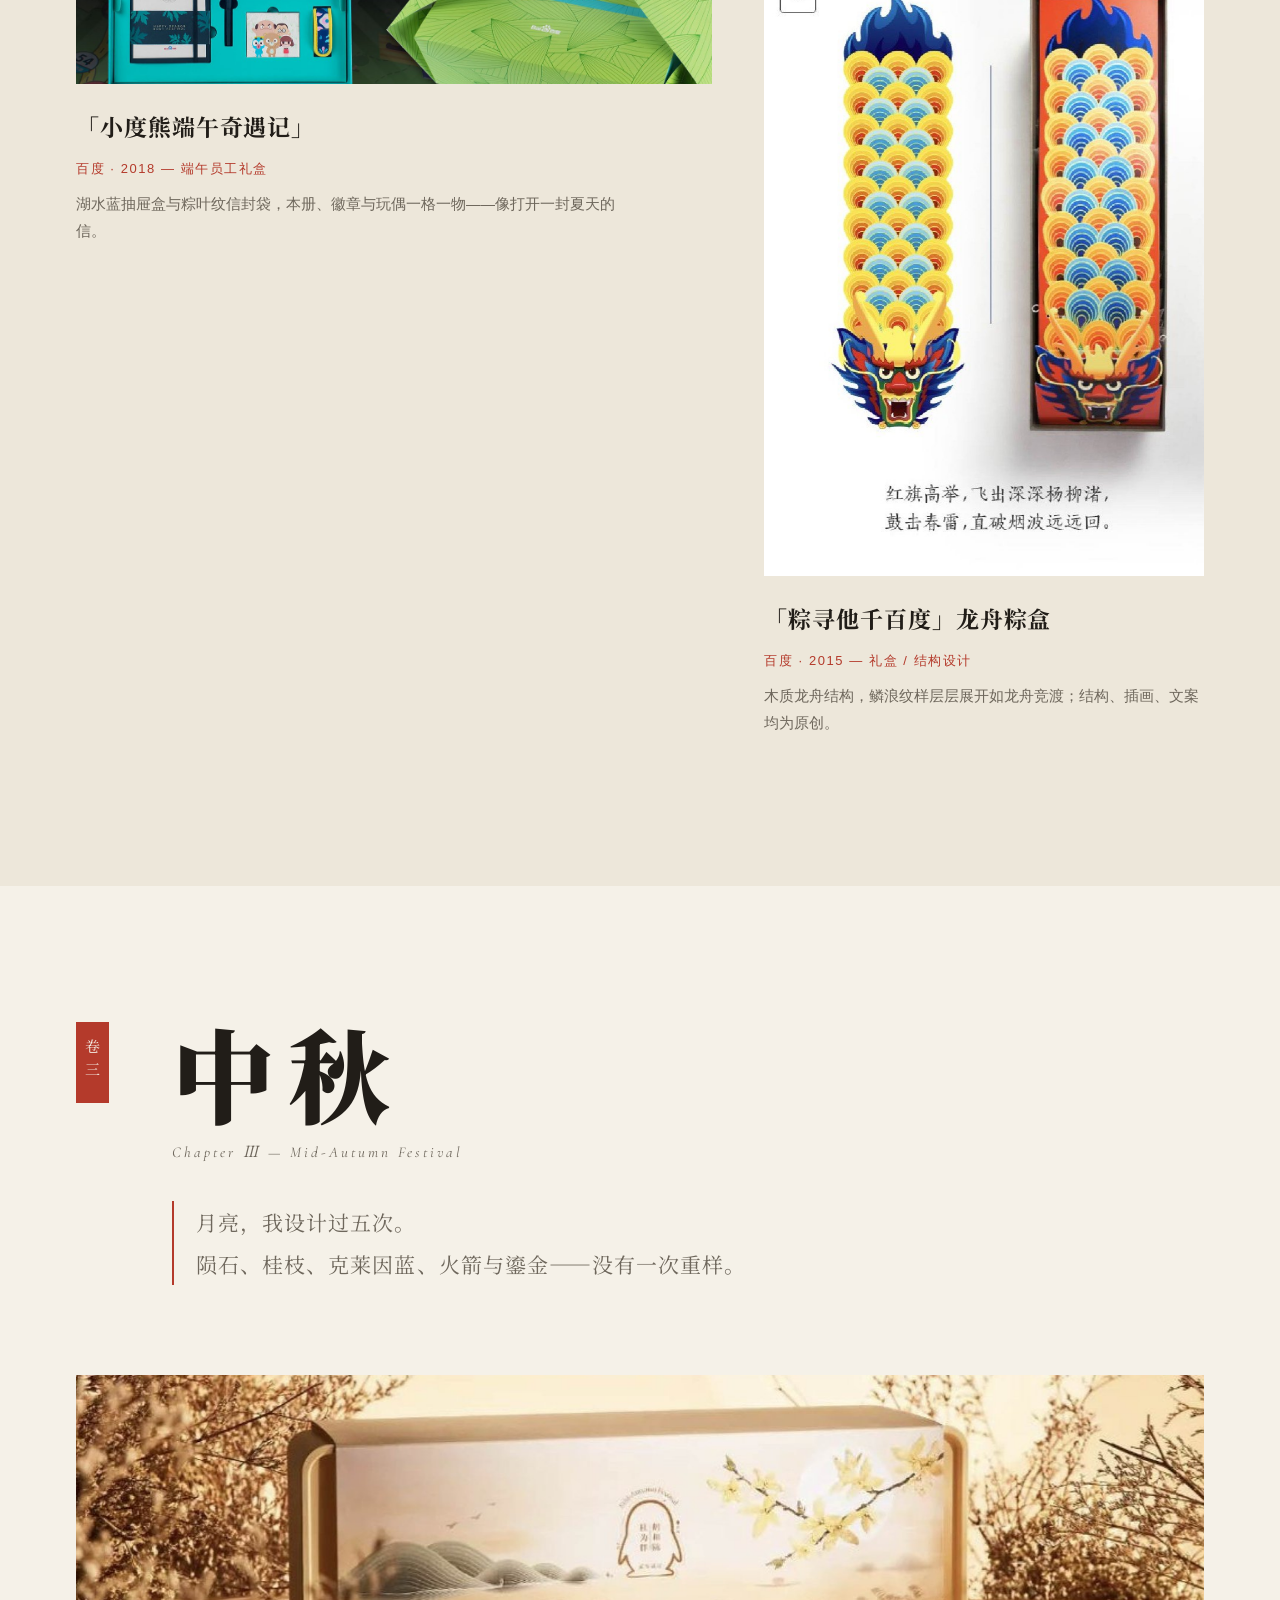
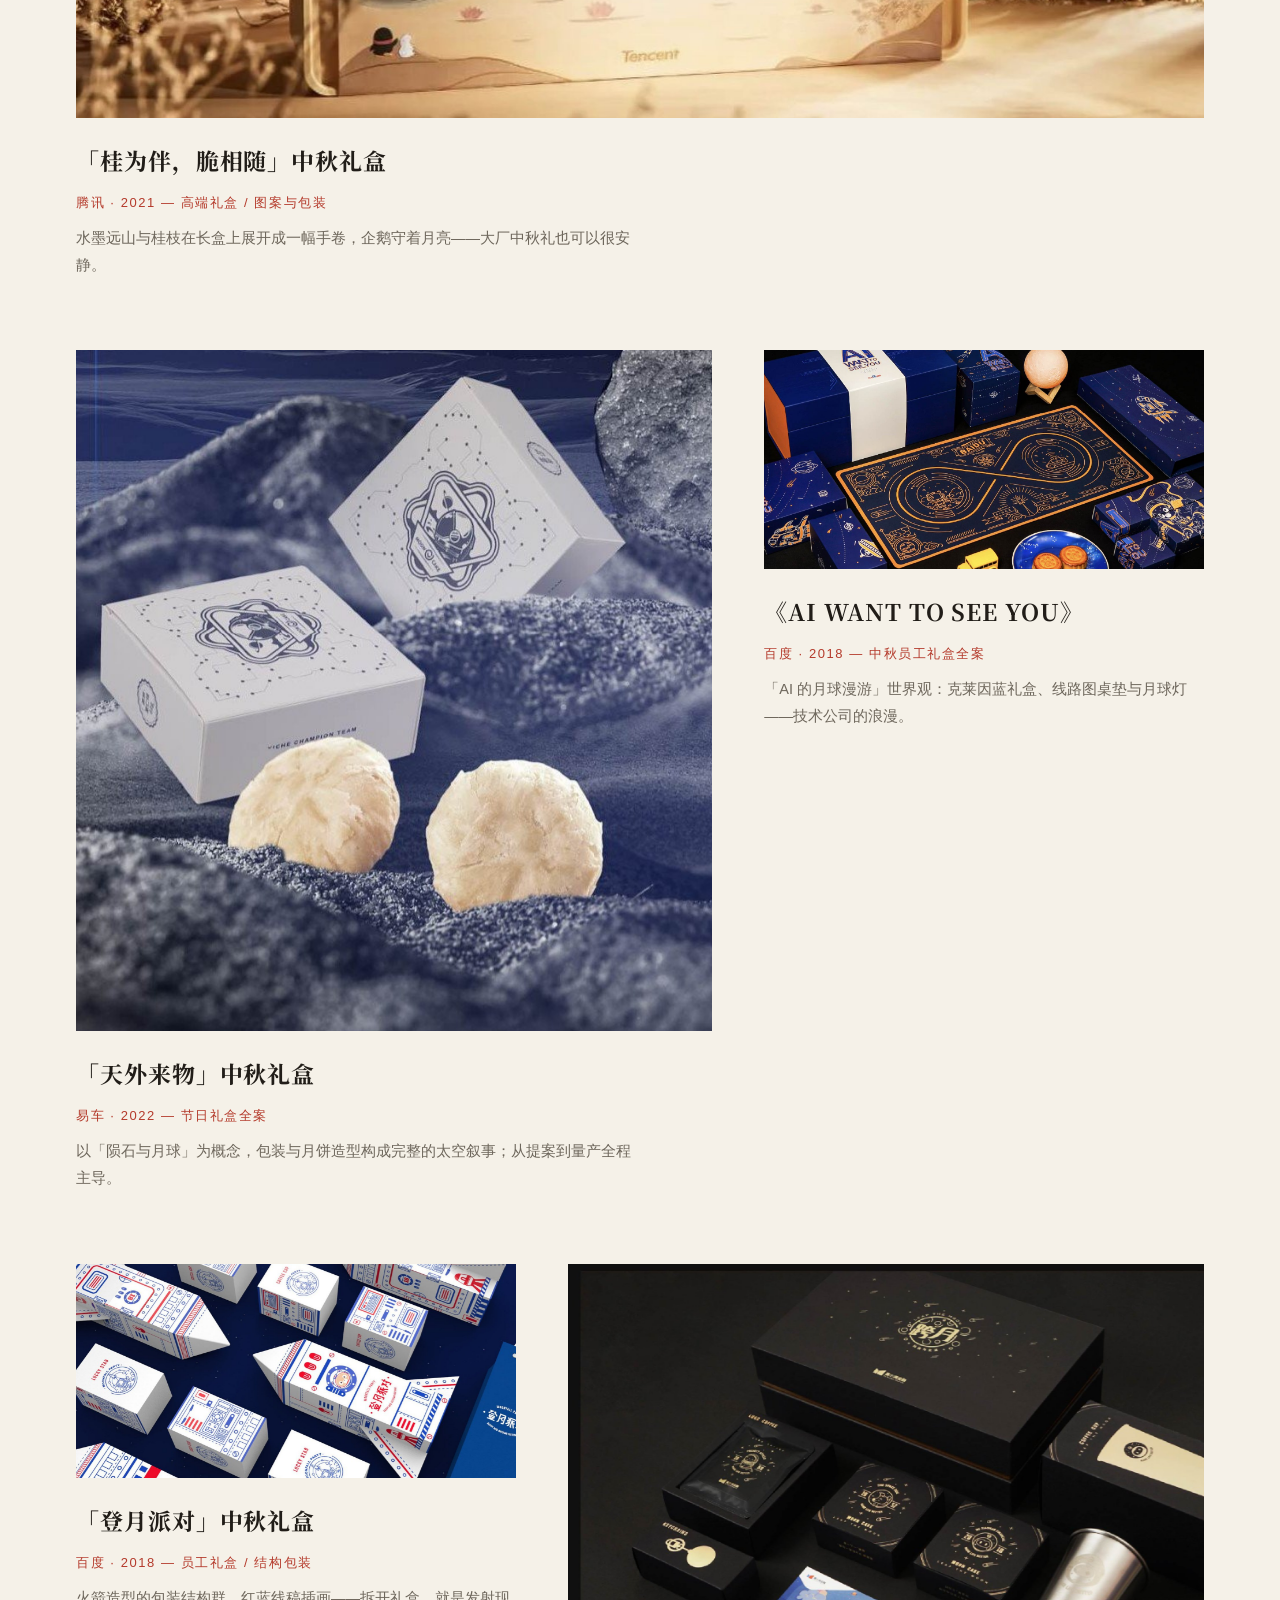
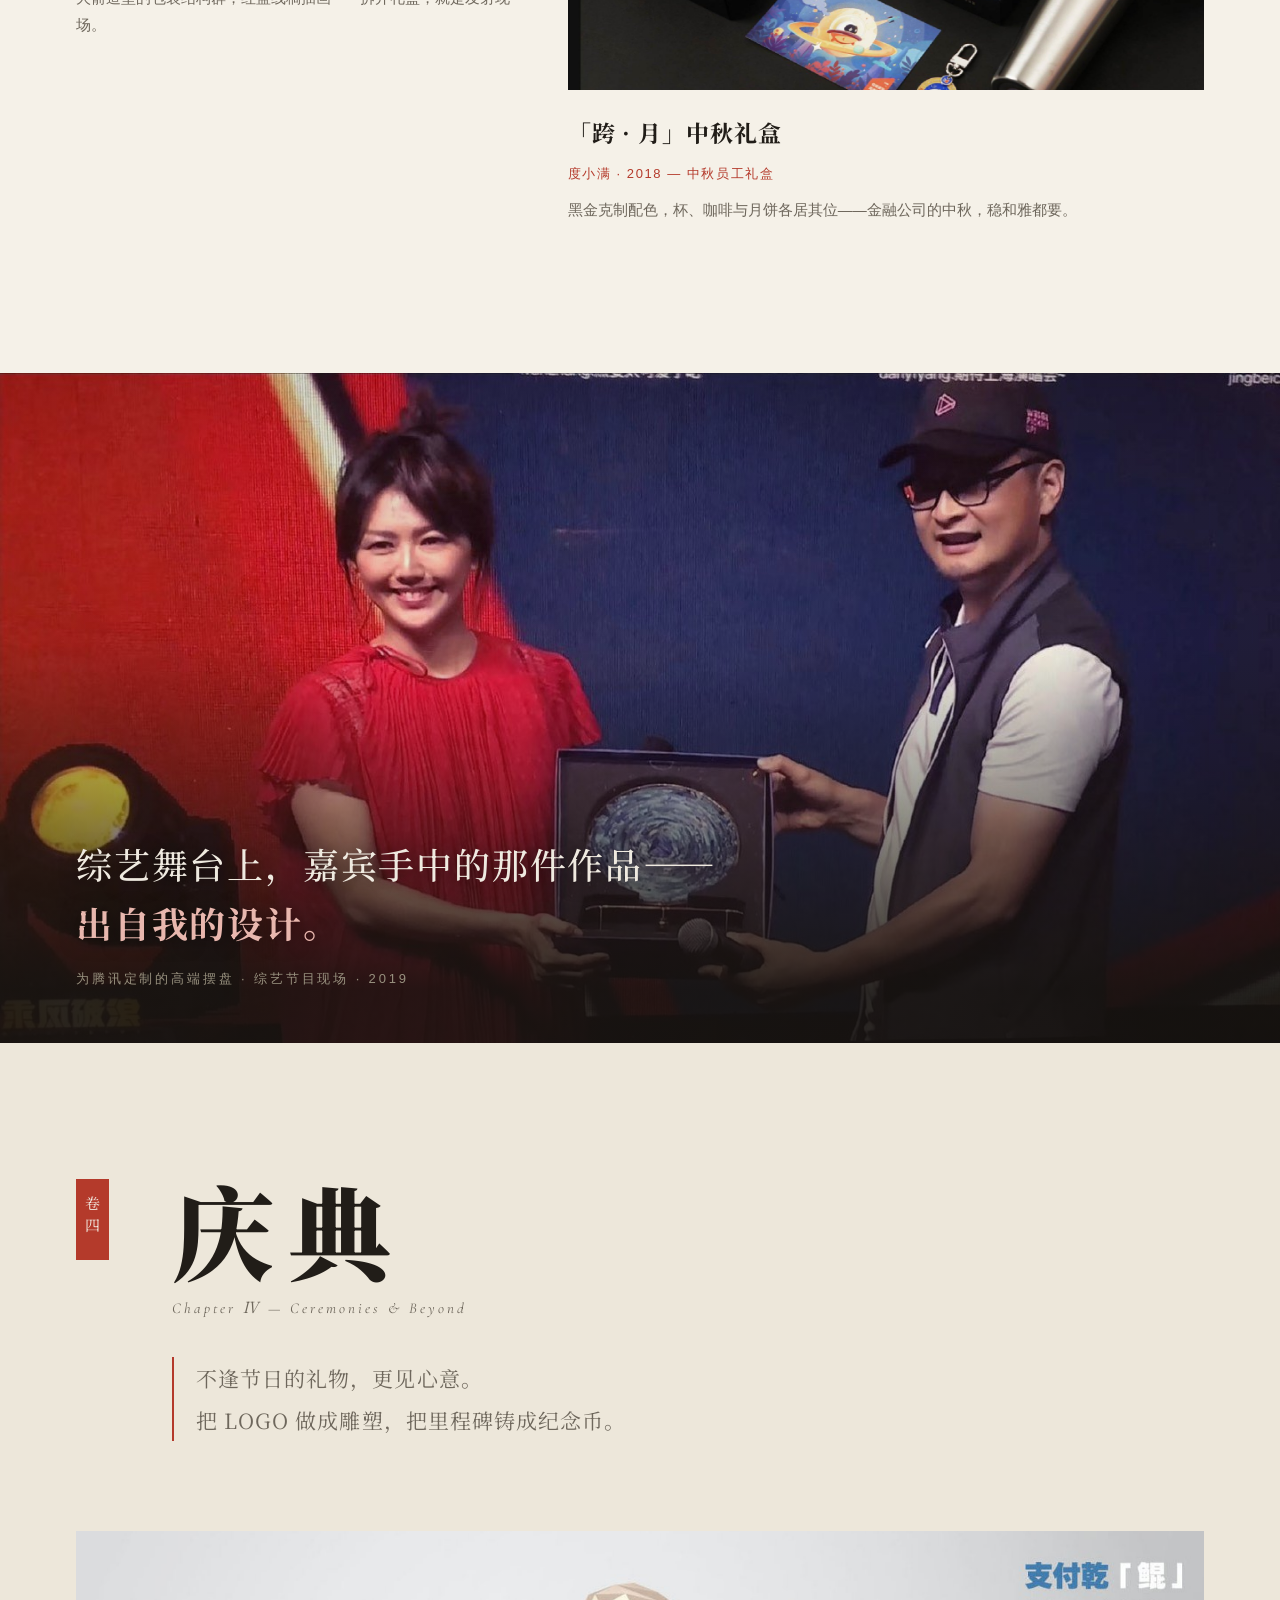
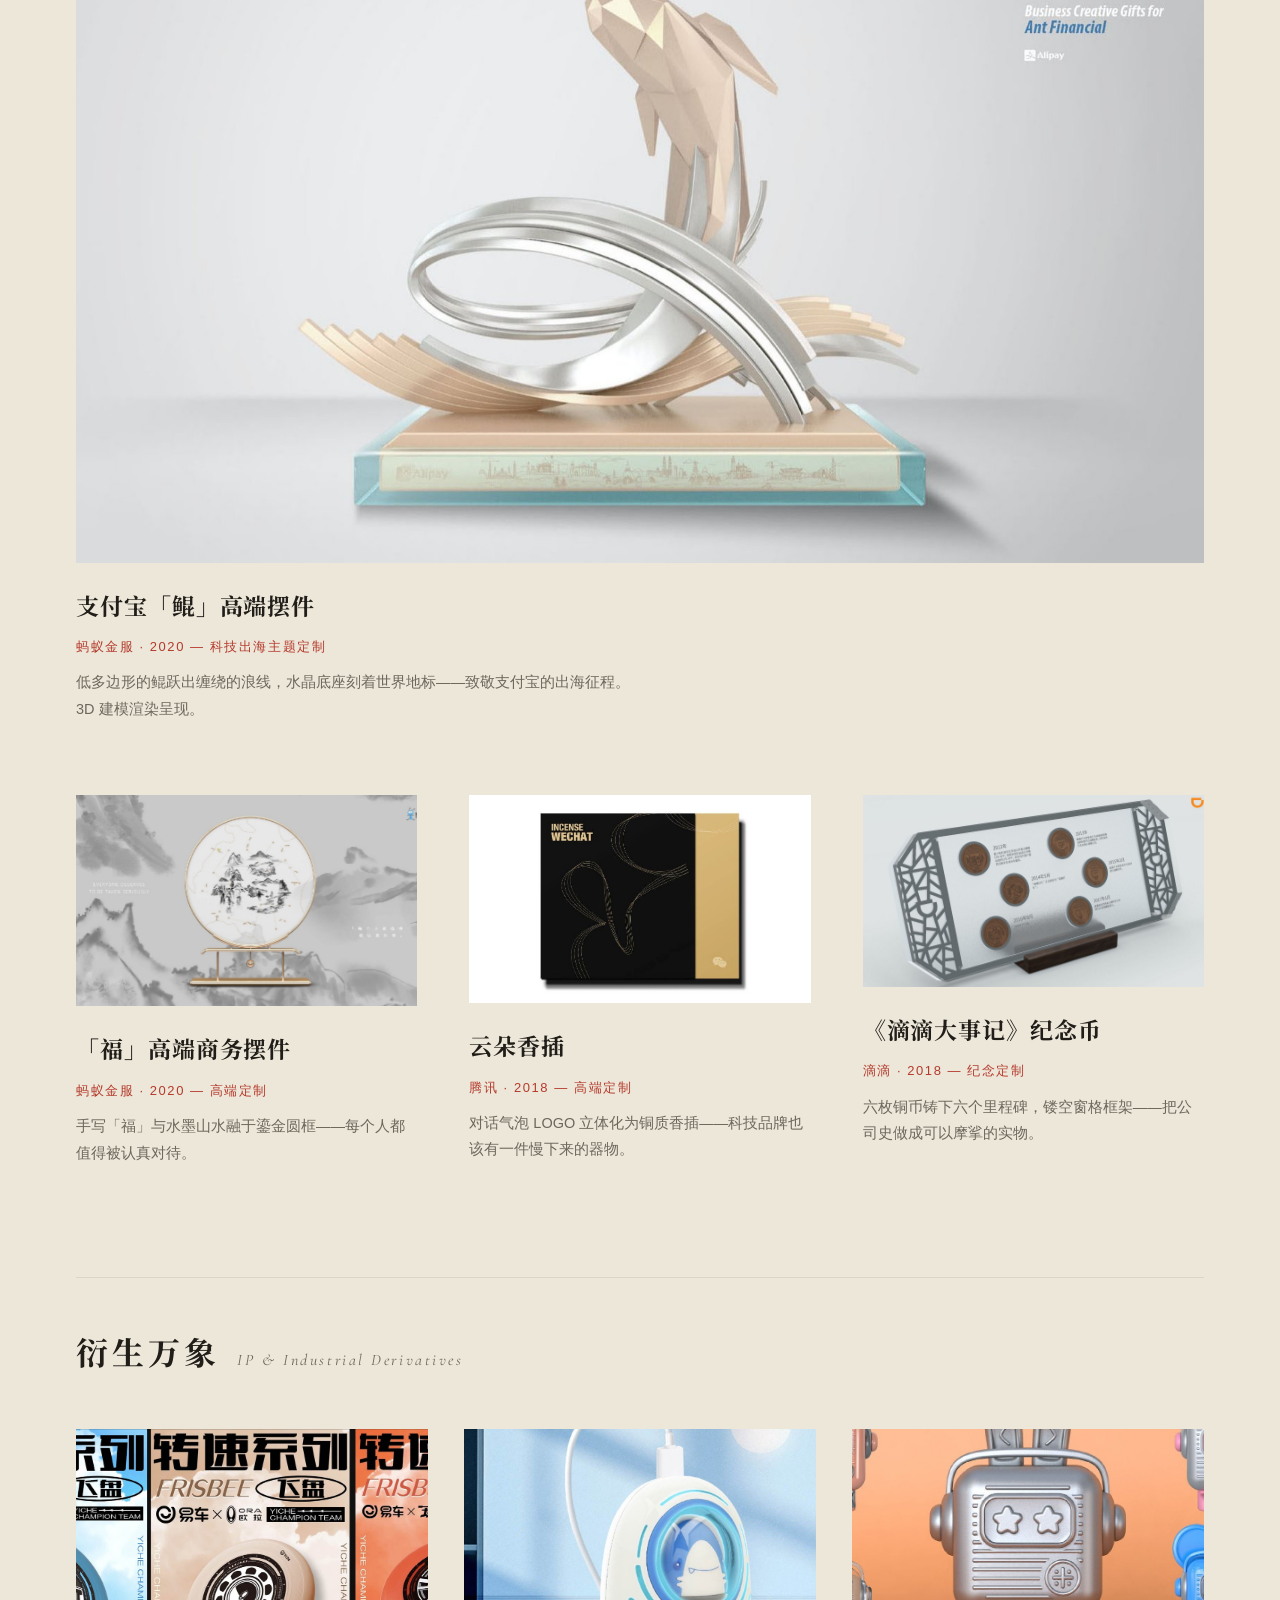
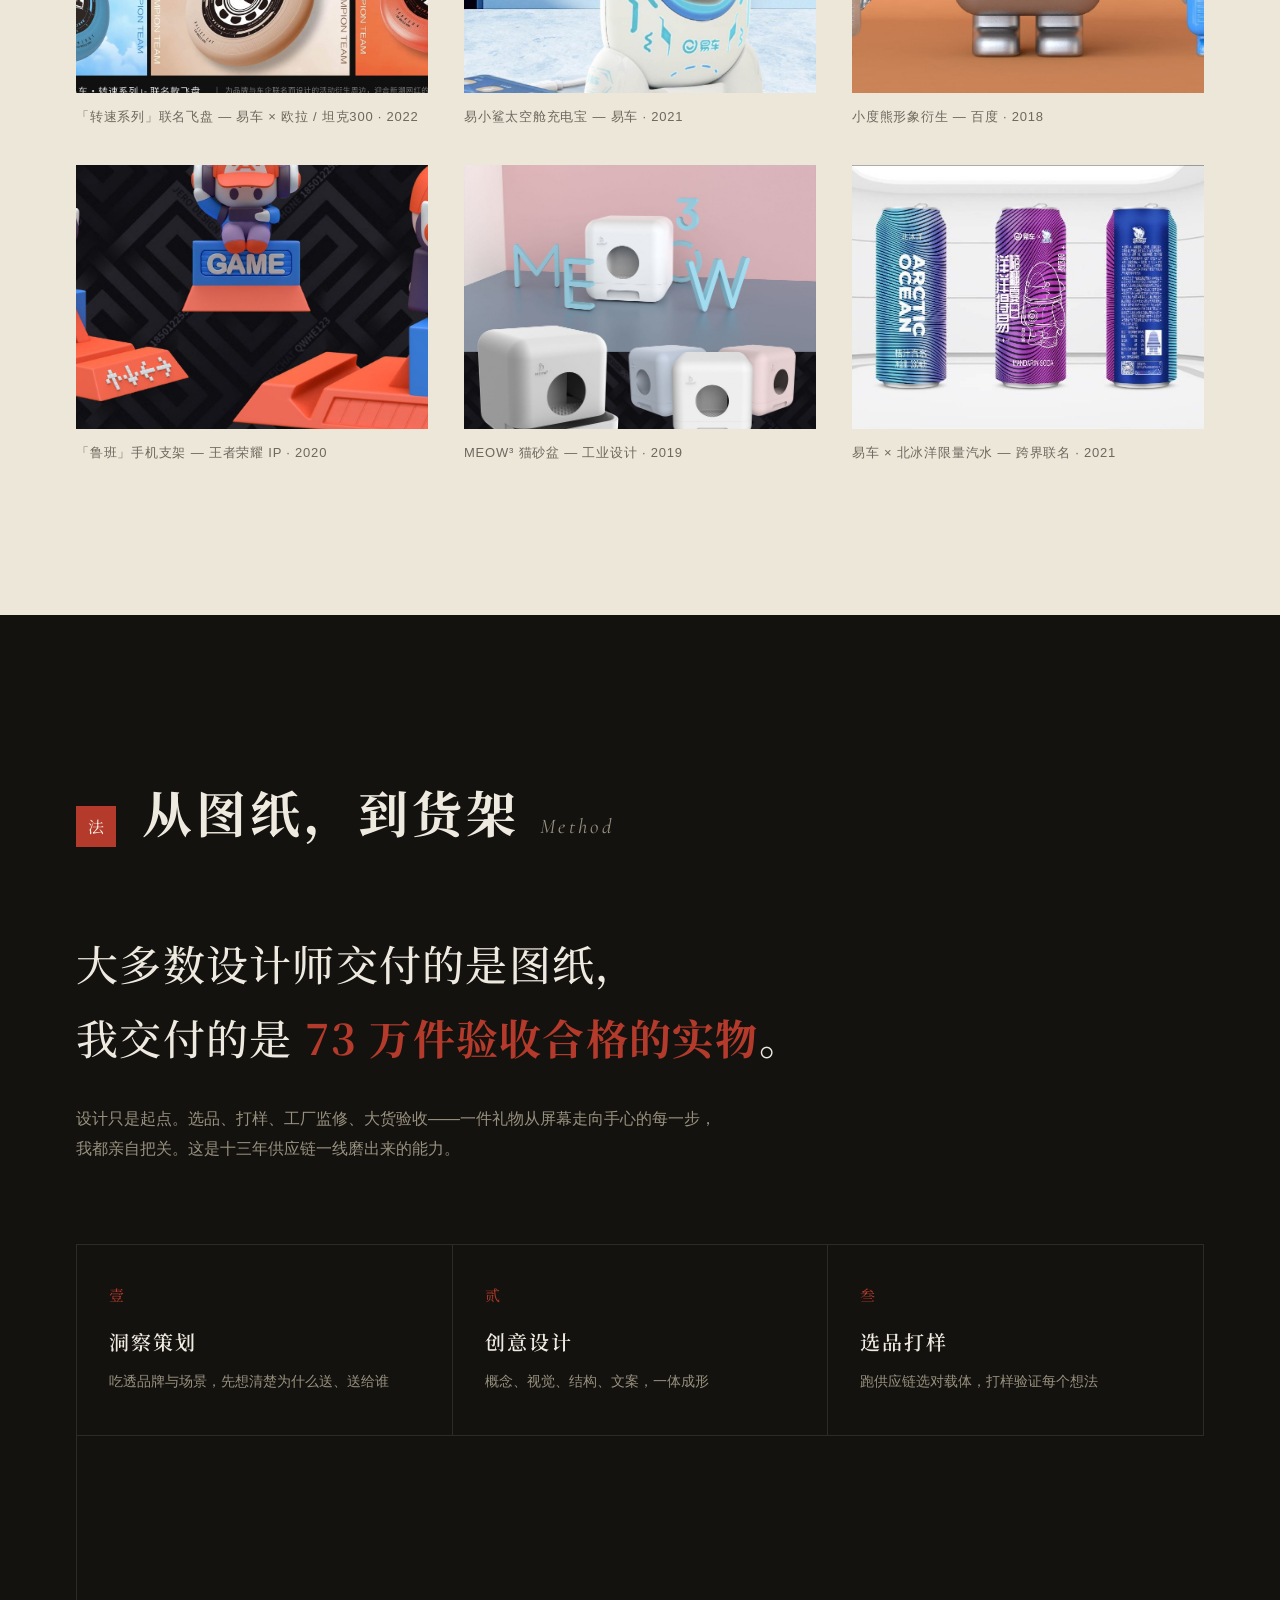
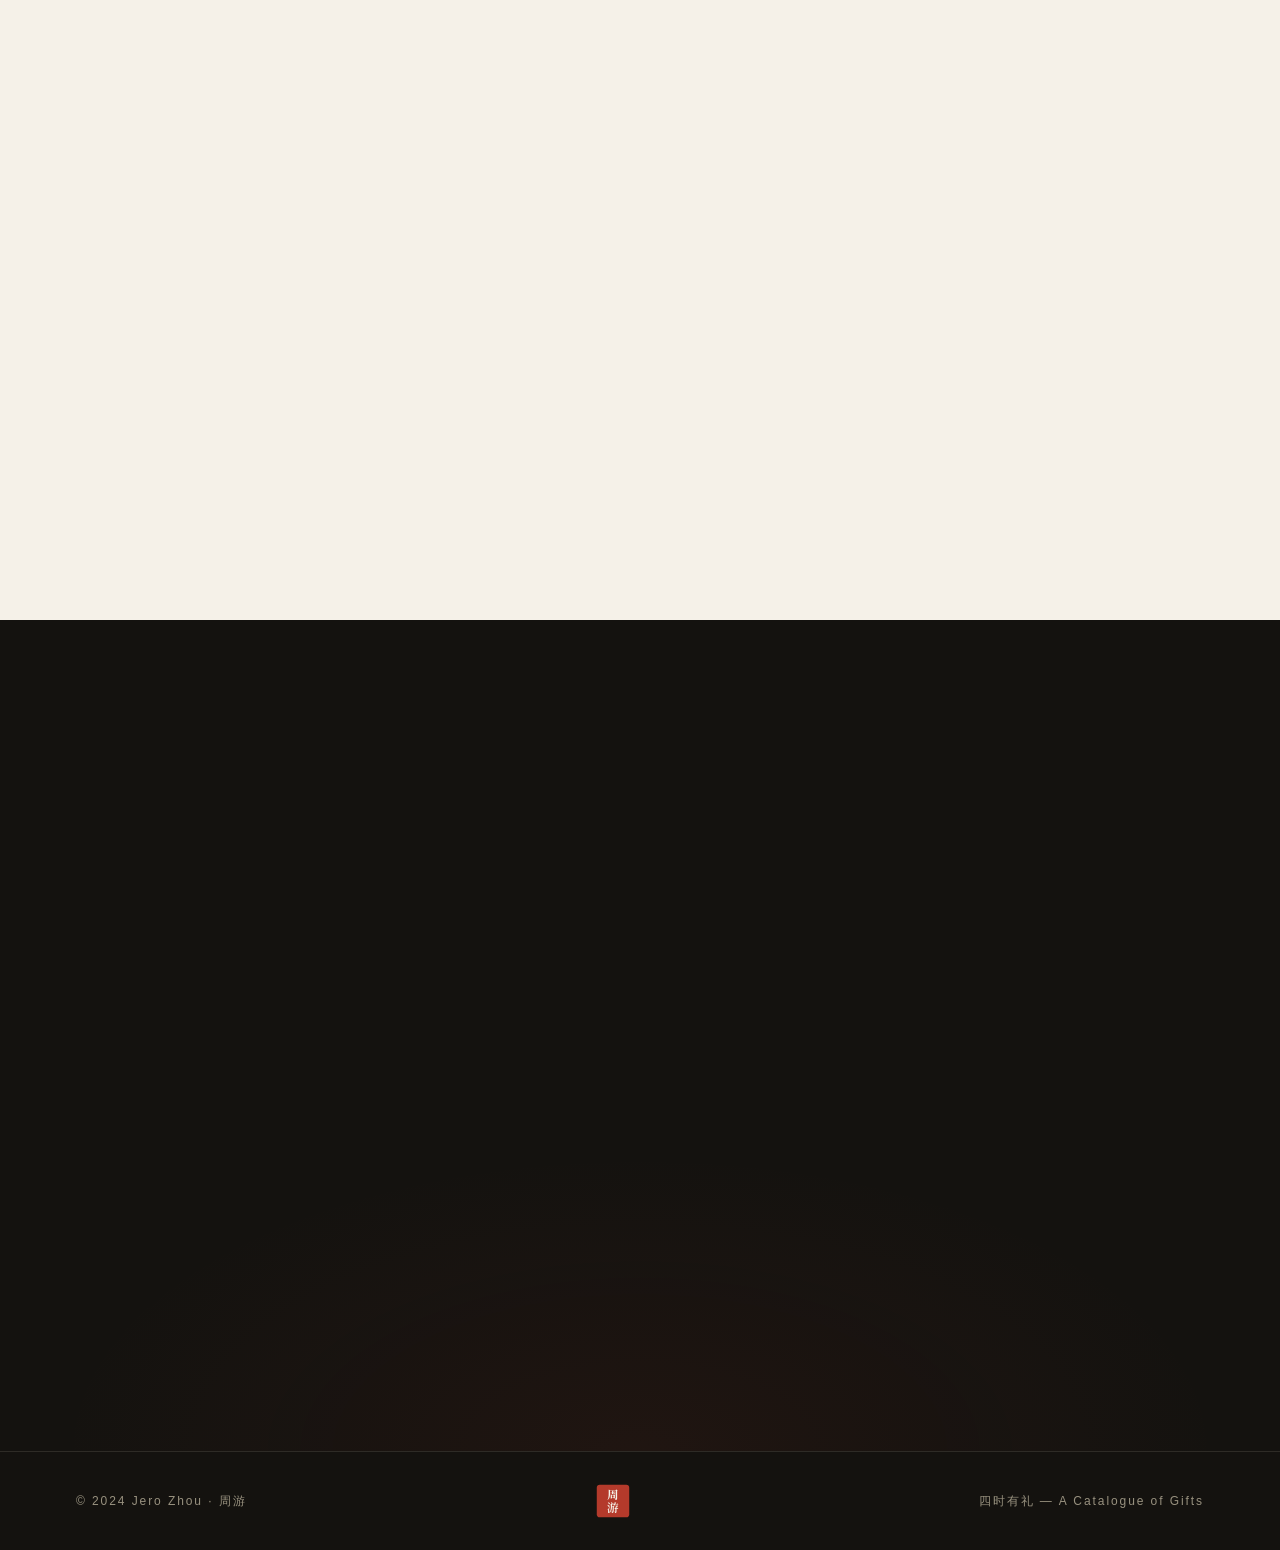
==== commit 85a45729: "V4「四时有礼」：展览图录式重构 — 按节日分卷(新岁/端阳/中秋/庆典)，墨×宣纸×朱砂装帧，命题作文叙事 Co-Authored-By: Claude Fable 5 <noreply@anthr" ====
--- a/index.html
+++ b/index.html
@@ -3,8 +3,8 @@
 <head>
 <meta charset="UTF-8">
 <meta name="viewport" content="width=device-width, initial-scale=1.0">
-<title>周游 JERO.ZHOU — 资深视觉设计师 · 把品牌做成可以拿在手里的东西</title>
-<meta name="description" content="周游，13 年经验资深视觉设计师。高端礼盒与品牌衍生品全案设计：从创意到量产验收的全链路。服务腾讯、百度、蚂蚁金服、字节跳动等品牌，累计落地产品 73 万+ 件。">
+<title>周游 · 四时有礼 — 资深视觉设计师 / 高端礼盒与衍生品全案</title>
+<meta name="description" content="周游，资深视觉设计师。十三年，周游于图纸与流水线之间。高端礼盒与品牌衍生品全案：服务腾讯、百度、蚂蚁金服等品牌，累计落地产品 73 万+ 件。本站按节日分卷：新岁、端阳、中秋、庆典。">
 <link rel="preconnect" href="https://fonts.googleapis.com">
 <link rel="preconnect" href="https://fonts.gstatic.com" crossorigin>
 <link href="https://fonts.googleapis.com/css2?family=Cormorant+Garamond:ital,wght@0,400;0,500;0,600;1,400;1,500&family=Noto+Serif+SC:wght@400;500;600;700;900&display=swap" rel="stylesheet">
@@ -14,274 +14,310 @@
 
 <div class="grain" aria-hidden="true"></div>
 <div class="cursor" aria-hidden="true"></div>
+<div class="progress" aria-hidden="true"><span></span></div>
 
 <!-- 导航 -->
 <header class="nav">
   <div class="nav-inner">
     <a class="nav-logo" href="#top">
-      <svg class="seal" viewBox="0 0 44 44" aria-hidden="true"><rect x="1" y="1" width="42" height="42" rx="4" fill="#A93226"/><text x="22" y="19" text-anchor="middle" font-size="15" fill="#F3EDE2" font-family="Noto Serif SC, serif" font-weight="700">周</text><text x="22" y="36" text-anchor="middle" font-size="15" fill="#F3EDE2" font-family="Noto Serif SC, serif" font-weight="700">游</text></svg>
-      JERO<span>.</span>ZHOU
+      <svg class="seal" viewBox="0 0 44 44" aria-hidden="true"><rect x="1" y="1" width="42" height="42" rx="4" fill="#B43A2B"/><text x="22" y="19" text-anchor="middle" font-size="15" fill="#F5F1E8" font-family="Noto Serif SC, serif" font-weight="700">周</text><text x="22" y="36" text-anchor="middle" font-size="15" fill="#F5F1E8" font-family="Noto Serif SC, serif" font-weight="700">游</text></svg>
+      <span class="nav-title">周游<i>四时有礼</i></span>
     </a>
     <nav class="nav-links">
-      <a href="#works">作品</a>
-      <a href="#method">方法</a>
-      <a href="#about">关于</a>
-      <a href="#contact">联系</a>
+      <a href="#juan1">新岁</a>
+      <a href="#juan2">端阳</a>
+      <a href="#juan3">中秋</a>
+      <a href="#juan4">庆典</a>
+      <a href="#fa">方法</a>
+      <a href="#ba">联系</a>
     </nav>
   </div>
 </header>
 
-<!-- 首屏 -->
-<section class="hero" id="top">
-  <span class="hero-vertical" aria-hidden="true">高端礼盒 · 衍生品全案</span>
-  <div class="container hero-grid">
-    <div class="hero-main">
-      <p class="hero-eyebrow reveal">SENIOR VISUAL DESIGNER — 13 YRS</p>
-      <h1 class="hero-name reveal d1">周游</h1>
-      <p class="hero-manifesto reveal d2">把品牌，做成<br>可以<em>拿在手里</em>的东西。</p>
-      <p class="hero-sub reveal d3">Jero Zhou — 高端礼盒与品牌衍生品全案设计师。<br>从一张草图，到流水线上 730,000 件实物。</p>
-    </div>
-    <figure class="hero-portrait reveal d2">
+<!-- 序 -->
+<section class="xu ink" id="top">
+  <div class="container xu-grid">
+    <div class="xu-main">
+      <p class="xu-eyebrow reveal">SENIOR VISUAL DESIGNER — A CATALOGUE OF GIFTS</p>
+      <h1 class="xu-name reveal d1">周游</h1>
+      <p class="xu-manifesto reveal d2">把品牌，做成<br>可以<em>拿在手里</em>的东西。</p>
+      <p class="xu-sub reveal d3">资深视觉设计师。十三年，周游于图纸与流水线之间——<br>从一个概念，到 730,000 件被人拿在手里的实物。</p>
+    </div>
+    <figure class="xu-portrait reveal d2">
       <img src="assets/img/avatar.jpg" alt="周游" loading="eager">
-      <figcaption>
-        <strong>周游 · Jero</strong>
-        <span>资深视觉设计师 / 北京</span>
-      </figcaption>
+      <figcaption><strong>周游 · Jero</strong><span>高端礼盒与衍生品全案 / 北京</span></figcaption>
     </figure>
   </div>
-  <div class="hero-bottom">
-    <div class="container hero-stats">
-      <div class="stat reveal"><span class="stat-num" data-count="13">0</span><span class="stat-unit">年</span><span class="stat-label">设计与全案经验</span></div>
-      <div class="stat reveal d1"><span class="stat-num" data-count="73">0</span><span class="stat-unit">万+件</span><span class="stat-label">产品量产落地</span></div>
+  <div class="xu-bottom">
+    <div class="container xu-stats">
+      <div class="stat reveal"><span class="stat-num" data-count="13">0</span><span class="stat-unit">年</span><span class="stat-label">全案经验</span></div>
+      <div class="stat reveal d1"><span class="stat-num" data-count="73">0</span><span class="stat-unit">万+件</span><span class="stat-label">量产落地</span></div>
       <div class="stat reveal d2"><span class="stat-num" data-count="1705">0</span><span class="stat-unit">万+元</span><span class="stat-label">累计产值</span></div>
       <div class="stat reveal d3"><span class="stat-num" data-count="17">0</span><span class="stat-unit">+</span><span class="stat-label">合作品牌</span></div>
-    </div>
-  </div>
-</section>
-
-<!-- 品牌跑马灯 -->
-<div class="marquee" aria-label="曾服务品牌">
-  <div class="marquee-track">
-    <span>腾讯 ◆ 百度 ◆ 蚂蚁金服 ◆ 字节跳动 ◆ 滴滴 ◆ 新浪 ◆ 度小满 ◆ 搜狗 ◆ 易车 ◆ 北冰洋 ◆ 索尼影业 ◆ 小米 ◆ 华为 ◆ 宜家 ◆ 马自达 ◆ 讴歌 ◆ FILA ◆&nbsp;</span>
-    <span aria-hidden="true">腾讯 ◆ 百度 ◆ 蚂蚁金服 ◆ 字节跳动 ◆ 滴滴 ◆ 新浪 ◆ 度小满 ◆ 搜狗 ◆ 易车 ◆ 北冰洋 ◆ 索尼影业 ◆ 小米 ◆ 华为 ◆ 宜家 ◆ 马自达 ◆ 讴歌 ◆ FILA ◆&nbsp;</span>
-  </div>
-</div>
-
-<!-- 方法 / 不同 -->
-<section class="method" id="method">
-  <div class="container">
-    <div class="section-head reveal">
-      <span class="section-no">壹</span>
-      <h2>我的不同<em>The Difference</em></h2>
-    </div>
-    <p class="method-statement reveal">大多数设计师交付的是图纸，<br>我交付的是 <strong>73 万件验收合格的实物</strong>。</p>
-    <p class="method-note reveal">设计只是起点。选品、打样、工厂监修、大货验收——一件礼物从屏幕走向手心的每一步，我都亲自把关。这是十三年供应链一线磨出来的能力，也是我和「只画图」的设计师之间的分水岭。</p>
-    <ol class="pipeline">
-      <li class="reveal"><span>01</span><h3>洞察策划</h3><p>吃透品牌与场景，先想清楚为什么送、送给谁</p></li>
-      <li class="reveal d1"><span>02</span><h3>创意设计</h3><p>概念、视觉、结构、文案，一体成形</p></li>
-      <li class="reveal d2"><span>03</span><h3>选品打样</h3><p>跑供应链选对载体，打样验证每个想法</p></li>
-      <li class="reveal d3"><span>04</span><h3>工厂监修</h3><p>盯工艺、盯色差、盯细节，图纸之外见真章</p></li>
-      <li class="reveal d4"><span>05</span><h3>量产验收</h3><p>73 万件大货的品质底线，一件不含糊</p></li>
-      <li class="reveal d5"><span>06</span><h3>交付宣发</h3><p>物料与传播延展，让礼物自己开口说话</p></li>
-    </ol>
-  </div>
-</section>
-
-<!-- 精选作品 -->
-<section class="works" id="works">
-  <div class="container">
-    <div class="section-head reveal">
-      <span class="section-no">贰</span>
-      <h2>精选作品<em>Selected Works · 2015—2023</em></h2>
-    </div>
-
-    <div class="works-grid">
-
-      <article class="work span-7 reveal">
-        <figure class="work-media"><img src="assets/img/mooncake-2022.jpg" alt="「天外来物」易车 2022 中秋礼盒" loading="lazy"></figure>
-        <div class="work-info"><span class="work-no">01</span>
+      <p class="xu-clients reveal d4">腾讯 / 百度 / 蚂蚁金服 / 字节跳动 / 滴滴 / 新浪 / 度小满 / 搜狗 / 易车 / 自如 / 北冰洋 / 索尼影业 / 小米 / 华为 / 宜家 / 马自达 / 讴歌 / FILA</p>
+    </div>
+  </div>
+</section>
+
+<!-- 题旨 -->
+<section class="tizhi ink">
+  <div class="container">
+    <p class="tizhi-text reveal">在我看来，节日礼物是一道<br><strong>年年重出的命题作文</strong>。</p>
+    <p class="tizhi-sub reveal d1">题目永远是新年、端午、中秋；但答案，不能有一次重复。<br>这本图录按节日分卷——请看同一道题，十三年里的不同解法。</p>
+  </div>
+</section>
+
+<!-- 卷一 · 新岁 -->
+<section class="juan paper" id="juan1">
+  <div class="container">
+    <header class="juan-head reveal">
+      <span class="juan-label">卷一</span>
+      <h2 class="juan-title">新岁</h2>
+      <p class="juan-en">Chapter Ⅰ — Chinese New Year</p>
+      <p class="juan-intro">红，是新年的命题底色。<br>但每一年，都该有新的红法。</p>
+    </header>
+
+    <div class="juan-grid">
+      <article class="piece span-7 reveal">
+        <figure class="piece-media"><img src="assets/img/newyear-2023.jpg" alt="「吉祥如易」易车 2023 新年礼盒" loading="lazy"></figure>
+        <div class="piece-info">
+          <h3>「吉祥如易」新年礼盒</h3>
+          <p class="piece-meta">易车 · 2023 — 礼盒全案 / 插画系统</p>
+          <p class="piece-desc">国潮门楼插画体系，自礼盒延展至手提袋、红包与周边；红蓝撞色在年味中保留品牌识别。</p>
+        </div>
+      </article>
+      <article class="piece span-5 reveal">
+        <figure class="piece-media"><img src="assets/img/shu-newyear.jpg" alt="百度「鼠你最好」新年员工礼盒" loading="lazy"></figure>
+        <div class="piece-info">
+          <h3>「鼠你最好」新年礼盒</h3>
+          <p class="piece-meta">百度 · 2019 — 员工礼盒</p>
+          <p class="piece-desc">一反新年的大红大金：白瓷质感圆盒，金线小鼠伏在盒面——红色被收进盒子里。</p>
+        </div>
+      </article>
+      <article class="piece span-5 reveal">
+        <figure class="piece-media"><img src="assets/img/disco-newyear.jpg" alt="自如「新年DISCO」员工礼盒" loading="lazy"></figure>
+        <div class="piece-info">
+          <h3>「新年DISCO」员工礼盒</h3>
+          <p class="piece-meta">自如 · 2020 — 员工礼盒</p>
+          <p class="piece-desc">把新年开成一场迪斯科：磁带造型礼盒、台历与金线舞者，年轻公司的年轻过法。</p>
+        </div>
+      </article>
+      <article class="piece span-7 reveal">
+        <figure class="piece-media"><img src="assets/img/tencent-newyear-2019.jpg" alt="腾讯「节节高升」新年礼盒" loading="lazy"></figure>
+        <div class="piece-info">
+          <h3>「节节高升」新年礼盒</h3>
+          <p class="piece-meta">腾讯 · 2019 — 新年礼盒 / 节气台历</p>
+          <p class="piece-desc">二十四节气台历与抽屉式礼盒成套，烫金剪纸工艺——把一整年的好彩头装进一只红盒。</p>
+        </div>
+      </article>
+    </div>
+  </div>
+</section>
+
+<!-- 卷二 · 端阳 -->
+<section class="juan paper alt" id="juan2">
+  <div class="container">
+    <header class="juan-head reveal">
+      <span class="juan-label">卷二</span>
+      <h2 class="juan-title">端阳</h2>
+      <p class="juan-en">Chapter Ⅱ — Dragon Boat Festival</p>
+      <p class="juan-intro">粽叶之外，端午还能长出什么模样？<br>龙舟、易经、功夫熊——这是四份不同的答卷。</p>
+    </header>
+
+    <div class="juan-grid">
+      <article class="piece span-5 reveal">
+        <figure class="piece-media"><img src="assets/img/baidu-dragon-2020.jpg" alt="百度「飞龙在天·利见大人」端午高端礼盒" loading="lazy"></figure>
+        <div class="piece-info">
+          <h3>「飞龙在天 · 利见大人」</h3>
+          <p class="piece-meta">百度 · 2020 — 端午高端礼盒</p>
+          <p class="piece-desc">取《易经》乾卦爻辞为题，星图烫金与青绿山水相叠——端午礼有了文人气。</p>
+        </div>
+      </article>
+      <article class="piece span-7 reveal">
+        <figure class="piece-media"><img src="assets/img/baidu-duanwu-2019.jpg" alt="百度「午林萌主」端午礼盒" loading="lazy"></figure>
+        <div class="piece-info">
+          <h3>「午林萌主」端午礼盒</h3>
+          <p class="piece-meta">百度 · 2019 — 礼盒 / 插画 IP</p>
+          <p class="piece-desc">「功夫熊」原创插画贯穿翻盖礼盒内外，配套迷你风扇等周边——一套有故事感的员工礼。</p>
+        </div>
+      </article>
+      <article class="piece span-7 reveal">
+        <figure class="piece-media"><img src="assets/img/xiaodu-duanwu.jpg" alt="百度「小度熊端午奇遇记」礼盒" loading="lazy"></figure>
+        <div class="piece-info">
+          <h3>「小度熊端午奇遇记」</h3>
+          <p class="piece-meta">百度 · 2018 — 端午员工礼盒</p>
+          <p class="piece-desc">湖水蓝抽屉盒与粽叶纹信封袋，本册、徽章与玩偶一格一物——像打开一封夏天的信。</p>
+        </div>
+      </article>
+      <article class="piece span-5 reveal">
+        <figure class="piece-media"><img src="assets/img/dragon-zongzi-2015.jpg" alt="百度龙舟粽盒" loading="lazy"></figure>
+        <div class="piece-info">
+          <h3>「粽寻他千百度」龙舟粽盒</h3>
+          <p class="piece-meta">百度 · 2015 — 礼盒 / 结构设计</p>
+          <p class="piece-desc">木质龙舟结构，鳞浪纹样层层展开如龙舟竞渡；结构、插画、文案均为原创。</p>
+        </div>
+      </article>
+    </div>
+  </div>
+</section>
+
+<!-- 卷三 · 中秋 -->
+<section class="juan paper" id="juan3">
+  <div class="container">
+    <header class="juan-head reveal">
+      <span class="juan-label">卷三</span>
+      <h2 class="juan-title">中秋</h2>
+      <p class="juan-en">Chapter Ⅲ — Mid-Autumn Festival</p>
+      <p class="juan-intro">月亮，我设计过五次。<br>陨石、桂枝、克莱因蓝、火箭与鎏金——没有一次重样。</p>
+    </header>
+
+    <div class="juan-grid">
+      <article class="piece span-12 piece-pano reveal">
+        <figure class="piece-media"><img src="assets/img/tencent-moon-2021.jpg" alt="腾讯「桂为伴，脆相随」中秋礼盒" loading="lazy"></figure>
+        <div class="piece-info">
+          <h3>「桂为伴，脆相随」中秋礼盒</h3>
+          <p class="piece-meta">腾讯 · 2021 — 高端礼盒 / 图案与包装</p>
+          <p class="piece-desc">水墨远山与桂枝在长盒上展开成一幅手卷，企鹅守着月亮——大厂中秋礼也可以很安静。</p>
+        </div>
+      </article>
+      <article class="piece span-7 reveal">
+        <figure class="piece-media"><img src="assets/img/mooncake-2022.jpg" alt="易车「天外来物」中秋礼盒" loading="lazy"></figure>
+        <div class="piece-info">
           <h3>「天外来物」中秋礼盒</h3>
-          <p class="work-meta">易车 · 2022 — 节日礼盒全案</p>
-          <p class="work-desc">以「陨石与月球」为概念，包装与月饼造型构成完整的太空叙事。从提案到量产全程主导。</p>
-        </div>
-      </article>
-
-      <article class="work span-5 reveal">
-        <figure class="work-media"><img src="assets/img/newyear-2023.jpg" alt="「吉祥如易」易车 2023 新年礼盒" loading="lazy"></figure>
-        <div class="work-info"><span class="work-no">02</span>
-          <h3>「吉祥如易」新年礼盒</h3>
-          <p class="work-meta">易车 · 2023 — 礼盒 / 插画系统</p>
-          <p class="work-desc">国潮门楼插画体系，自礼盒延展至手提袋、红包与周边物料。</p>
-        </div>
-      </article>
-
-      <article class="work span-12 work-pano reveal">
-        <figure class="work-media"><img src="assets/img/tencent-moon-2021.jpg" alt="腾讯 2021 中秋礼盒「桂为伴，脆相随」" loading="lazy"></figure>
-        <div class="work-info"><span class="work-no">03</span>
-          <h3>「桂为伴，脆相随」中秋礼盒</h3>
-          <p class="work-meta">腾讯 · 2021 — 高端礼盒 / 图案与包装</p>
-          <p class="work-desc">水墨远山与桂枝在长盒上展开成一幅手卷，企鹅守着月亮——大厂中秋礼也可以很安静。</p>
-        </div>
-      </article>
-
-      <article class="work span-5 reveal">
-        <figure class="work-media"><img src="assets/img/baidu-dragon-2020.jpg" alt="百度 2020 端午高端礼盒「飞龙在天·利见大人」" loading="lazy"></figure>
-        <div class="work-info"><span class="work-no">04</span>
-          <h3>「飞龙在天 · 利见大人」</h3>
-          <p class="work-meta">百度 · 2020 — 端午高端礼盒</p>
-          <p class="work-desc">取《易经》乾卦爻辞为题，星图烫金与青绿山水相叠，端午礼有了文人气。</p>
-        </div>
-      </article>
-
-      <article class="work span-7 reveal">
-        <figure class="work-media"><img src="assets/img/baidu-ai-2018.jpg" alt="百度 2018 中秋员工礼盒 AI WANT TO SEE YOU" loading="lazy"></figure>
-        <div class="work-info"><span class="work-no">05</span>
-          <h3>《AI WANT TO SEE YOU》中秋礼盒</h3>
-          <p class="work-meta">百度 · 2018 — 员工礼盒全案</p>
-          <p class="work-desc">以「AI 的月球漫游」为世界观：克莱因蓝礼盒、橙金线路图桌垫、月球灯——技术公司的浪漫表达。</p>
-        </div>
-      </article>
-
-      <article class="work span-12 work-pano reveal">
-        <figure class="work-media"><img src="assets/img/antfu-2020.jpg" alt="蚂蚁金服「福」高端商务摆件" loading="lazy"></figure>
-        <div class="work-info"><span class="work-no">06</span>
-          <h3>「福」高端商务摆件</h3>
-          <p class="work-meta">蚂蚁金服 · 2020 — 高端定制</p>
-          <p class="work-desc">手写「福」字与水墨山水、蚂蚁行迹融合于鎏金圆框——每个人都值得被认真对待。</p>
-        </div>
-      </article>
-
-      <article class="work span-7 reveal">
-        <figure class="work-media"><img src="assets/img/wechat-incense-2018.jpg" alt="腾讯云朵香插" loading="lazy"></figure>
-        <div class="work-info"><span class="work-no">07</span>
-          <h3>云朵香插</h3>
-          <p class="work-meta">腾讯 · 2018 — 高端定制</p>
-          <p class="work-desc">微信对话气泡 LOGO 立体化为铜质香插，让科技品牌拥有一件可以慢下来的器物。</p>
-        </div>
-      </article>
-
-      <article class="work span-5 reveal">
-        <figure class="work-media"><img src="assets/img/dragon-zongzi-2015.jpg" alt="百度龙舟粽盒" loading="lazy"></figure>
-        <div class="work-info"><span class="work-no">08</span>
-          <h3>「粽寻他千百度」龙舟粽盒</h3>
-          <p class="work-meta">百度 · 2015 — 礼盒 / 结构设计</p>
-          <p class="work-desc">木质龙舟结构，鳞浪纹样层层展开如龙舟竞渡。结构、插画、文案均为原创。</p>
-        </div>
-      </article>
-
-      <article class="work span-12 work-pano reveal">
-        <figure class="work-media"><img src="assets/img/alipay-whale-2020.jpg" alt="支付宝「鲲」高端商务摆件" loading="lazy"></figure>
-        <div class="work-info"><span class="work-no">09</span>
-          <h3>支付宝「鲲」高端摆件</h3>
-          <p class="work-meta">蚂蚁金服 · 2020 — 科技出海主题定制</p>
-          <p class="work-desc">鲲跃出浪面——低多边形的鲲、缠绕的浪线与刻有世界地标的水晶底座，致敬支付宝的出海征程。3D 建模渲染呈现。</p>
-        </div>
-      </article>
-
-      <article class="work span-8 reveal">
-        <figure class="work-media"><img src="assets/img/frisbee-2022.jpg" alt="易车「转速系列」联名飞盘" loading="lazy"></figure>
-        <div class="work-info"><span class="work-no">10</span>
-          <h3>「转速系列」联名飞盘</h3>
-          <p class="work-meta">易车 × 欧拉 / 坦克300 等 · 2022 — 活动衍生品</p>
-          <p class="work-desc">把轮毂转进飞盘——为三款车型定制盘面，汽车品牌也能接住年轻人的飞盘热。</p>
-        </div>
-      </article>
-
-      <article class="work span-4 reveal">
-        <figure class="work-media"><img src="assets/img/powerbank-2021.jpg" alt="易小鲨太空舱充电宝" loading="lazy"></figure>
-        <div class="work-info"><span class="work-no">11</span>
-          <h3>易小鲨太空舱充电宝</h3>
-          <p class="work-meta">易车 · 2021 — IP 衍生品 / 3C 定制</p>
-          <p class="work-desc">品牌 IP 住进太空舱，从外观设计到产线落地。</p>
-        </div>
-      </article>
-
-      <article class="work span-7 reveal">
-        <figure class="work-media"><img src="assets/img/xiaodu-robots.jpg" alt="百度小度熊形象衍生" loading="lazy"></figure>
-        <div class="work-info"><span class="work-no">12</span>
-          <h3>小度熊形象衍生</h3>
-          <p class="work-meta">百度 · 2018 — IP 形象 / 3D 设计</p>
-          <p class="work-desc">金属、透明、糖果色——同一只小熊的多种材质人格，全系 3D 建模渲染。</p>
-        </div>
-      </article>
-
-      <article class="work span-5 reveal">
-        <figure class="work-media"><img src="assets/img/baidu-duanwu-2019.jpg" alt="百度「午林萌主」端午礼盒" loading="lazy"></figure>
-        <div class="work-info"><span class="work-no">13</span>
-          <h3>「午林萌主」端午礼盒</h3>
-          <p class="work-meta">百度 · 2019 — 礼盒 / 插画 IP</p>
-          <p class="work-desc">「功夫熊」原创插画贯穿翻盖礼盒内外，一套有故事感的员工礼。</p>
-        </div>
-      </article>
-
-    </div>
-  </div>
-</section>
-
-<!-- 舞台时刻 -->
-<section class="stage">
+          <p class="piece-meta">易车 · 2022 — 节日礼盒全案</p>
+          <p class="piece-desc">以「陨石与月球」为概念，包装与月饼造型构成完整的太空叙事；从提案到量产全程主导。</p>
+        </div>
+      </article>
+      <article class="piece span-5 reveal">
+        <figure class="piece-media"><img src="assets/img/baidu-ai-2018.jpg" alt="百度《AI WANT TO SEE YOU》中秋礼盒" loading="lazy"></figure>
+        <div class="piece-info">
+          <h3>《AI WANT TO SEE YOU》</h3>
+          <p class="piece-meta">百度 · 2018 — 中秋员工礼盒全案</p>
+          <p class="piece-desc">「AI 的月球漫游」世界观：克莱因蓝礼盒、线路图桌垫与月球灯——技术公司的浪漫。</p>
+        </div>
+      </article>
+      <article class="piece span-5 reveal">
+        <figure class="piece-media"><img src="assets/img/moonparty-2021.jpg" alt="百度「登月派对」中秋员工礼盒" loading="lazy"></figure>
+        <div class="piece-info">
+          <h3>「登月派对」中秋礼盒</h3>
+          <p class="piece-meta">百度 · 2018 — 员工礼盒 / 结构包装</p>
+          <p class="piece-desc">火箭造型的包装结构群，红蓝线稿插画——拆开礼盒，就是发射现场。</p>
+        </div>
+      </article>
+      <article class="piece span-7 reveal">
+        <figure class="piece-media"><img src="assets/img/duxiaoman-moon-2018.jpg" alt="度小满「跨·月」中秋员工礼盒" loading="lazy"></figure>
+        <div class="piece-info">
+          <h3>「跨 · 月」中秋礼盒</h3>
+          <p class="piece-meta">度小满 · 2018 — 中秋员工礼盒</p>
+          <p class="piece-desc">黑金克制配色，杯、咖啡与月饼各居其位——金融公司的中秋，稳和雅都要。</p>
+        </div>
+      </article>
+    </div>
+  </div>
+</section>
+
+<!-- 幕 · 舞台时刻 -->
+<section class="stage ink">
   <figure class="stage-figure reveal">
-    <img src="assets/img/stage-trophy.jpg" alt="综艺节目现场，嘉宾手持定制奖杯" loading="lazy">
+    <img src="assets/img/stage-trophy.jpg" alt="综艺节目现场，嘉宾手持定制摆盘" loading="lazy">
     <figcaption class="container">
-      <p class="stage-line">综艺舞台上，嘉宾手中的那件奖杯——</p>
+      <p class="stage-line">综艺舞台上，嘉宾手中的那件作品——</p>
       <p class="stage-line stage-line-em">出自我的设计。</p>
       <p class="stage-cap">为腾讯定制的高端摆盘 · 综艺节目现场 · 2019</p>
     </figcaption>
   </figure>
 </section>
 
-<!-- 更多作品 -->
-<section class="more">
-  <div class="container">
-    <div class="more-grid">
-      <figure class="more-item reveal">
-        <img src="assets/img/moonparty-2021.jpg" alt="百度「登月派对」中秋员工礼盒" loading="lazy">
-        <figcaption>「登月派对」中秋员工礼盒 — 百度 · 2018 · 火箭结构包装</figcaption>
-      </figure>
-      <figure class="more-item reveal d1">
-        <img src="assets/img/arctic-soda-2021.jpg" alt="易车×北冰洋限量汽水" loading="lazy">
-        <figcaption>易车 × 北冰洋限量汽水 — 跨界联名 · 2021</figcaption>
-      </figure>
-      <figure class="more-item reveal d2">
-        <img src="assets/img/xiaomi-set.jpg" alt="小米员工乔迁伴手礼" loading="lazy">
-        <figcaption>员工乔迁伴手礼 — 小米 · 2019</figcaption>
-      </figure>
-      <figure class="more-item reveal">
-        <img src="assets/img/meow-2019.jpg" alt="MEOW³ 猫砂盆工业设计" loading="lazy">
-        <figcaption>MEOW³ 猫砂盆 — 工业设计 · 2019</figcaption>
-      </figure>
-      <figure class="more-item reveal d1">
-        <img src="assets/img/didi-coins-2018.jpg" alt="滴滴大事记纪念币" loading="lazy">
-        <figcaption>《滴滴大事记》纪念币 — 滴滴 · 2018</figcaption>
-      </figure>
-      <figure class="more-item reveal d2">
-        <img src="assets/img/honor-keychains-2020.jpg" alt="王者荣耀 IP 衍生手机支架" loading="lazy">
-        <figcaption>「鲁班」手机支架 — 王者荣耀 IP 衍生 · 2020</figcaption>
-      </figure>
-    </div>
-  </div>
-</section>
-
-<!-- 能力 -->
-<section class="about" id="about">
-  <div class="container">
-    <div class="section-head reveal">
-      <span class="section-no">叁</span>
-      <h2>能力图谱<em>Capabilities</em></h2>
-    </div>
-    <div class="about-grid">
+<!-- 卷四 · 庆典 -->
+<section class="juan paper alt" id="juan4">
+  <div class="container">
+    <header class="juan-head reveal">
+      <span class="juan-label">卷四</span>
+      <h2 class="juan-title">庆典</h2>
+      <p class="juan-en">Chapter Ⅳ — Ceremonies & Beyond</p>
+      <p class="juan-intro">不逢节日的礼物，更见心意。<br>把 LOGO 做成雕塑，把里程碑铸成纪念币。</p>
+    </header>
+
+    <div class="juan-grid">
+      <article class="piece span-12 piece-pano reveal">
+        <figure class="piece-media"><img src="assets/img/alipay-whale-2020.jpg" alt="支付宝「鲲」高端商务摆件" loading="lazy"></figure>
+        <div class="piece-info">
+          <h3>支付宝「鲲」高端摆件</h3>
+          <p class="piece-meta">蚂蚁金服 · 2020 — 科技出海主题定制</p>
+          <p class="piece-desc">低多边形的鲲跃出缠绕的浪线，水晶底座刻着世界地标——致敬支付宝的出海征程。3D 建模渲染呈现。</p>
+        </div>
+      </article>
+      <article class="piece span-4 reveal">
+        <figure class="piece-media"><img src="assets/img/antfu-2020.jpg" alt="蚂蚁金服「福」高端摆件" loading="lazy"></figure>
+        <div class="piece-info">
+          <h3>「福」高端商务摆件</h3>
+          <p class="piece-meta">蚂蚁金服 · 2020 — 高端定制</p>
+          <p class="piece-desc">手写「福」与水墨山水融于鎏金圆框——每个人都值得被认真对待。</p>
+        </div>
+      </article>
+      <article class="piece span-4 reveal">
+        <figure class="piece-media"><img src="assets/img/wechat-incense-2018.jpg" alt="腾讯云朵香插" loading="lazy"></figure>
+        <div class="piece-info">
+          <h3>云朵香插</h3>
+          <p class="piece-meta">腾讯 · 2018 — 高端定制</p>
+          <p class="piece-desc">对话气泡 LOGO 立体化为铜质香插——科技品牌也该有一件慢下来的器物。</p>
+        </div>
+      </article>
+      <article class="piece span-4 reveal">
+        <figure class="piece-media"><img src="assets/img/didi-coins-2018.jpg" alt="滴滴大事记纪念币" loading="lazy"></figure>
+        <div class="piece-info">
+          <h3>《滴滴大事记》纪念币</h3>
+          <p class="piece-meta">滴滴 · 2018 — 纪念定制</p>
+          <p class="piece-desc">六枚铜币铸下六个里程碑，镂空窗格框架——把公司史做成可以摩挲的实物。</p>
+        </div>
+      </article>
+    </div>
+
+    <div class="wanxiang">
+      <h3 class="wanxiang-title reveal">衍生万象<em>IP & Industrial Derivatives</em></h3>
+      <div class="wanxiang-grid">
+        <figure class="w-item reveal"><img src="assets/img/frisbee-2022.jpg" alt="易车转速系列飞盘" loading="lazy"><figcaption>「转速系列」联名飞盘 — 易车 × 欧拉 / 坦克300 · 2022</figcaption></figure>
+        <figure class="w-item reveal d1"><img src="assets/img/powerbank-2021.jpg" alt="易小鲨太空舱充电宝" loading="lazy"><figcaption>易小鲨太空舱充电宝 — 易车 · 2021</figcaption></figure>
+        <figure class="w-item reveal d2"><img src="assets/img/xiaodu-robots.jpg" alt="小度熊形象衍生" loading="lazy"><figcaption>小度熊形象衍生 — 百度 · 2018</figcaption></figure>
+        <figure class="w-item reveal"><img src="assets/img/honor-keychains-2020.jpg" alt="王者荣耀鲁班手机支架" loading="lazy"><figcaption>「鲁班」手机支架 — 王者荣耀 IP · 2020</figcaption></figure>
+        <figure class="w-item reveal d1"><img src="assets/img/meow-2019.jpg" alt="MEOW³ 猫砂盆" loading="lazy"><figcaption>MEOW³ 猫砂盆 — 工业设计 · 2019</figcaption></figure>
+        <figure class="w-item reveal d2"><img src="assets/img/arctic-soda-2021.jpg" alt="易车×北冰洋限量汽水" loading="lazy"><figcaption>易车 × 北冰洋限量汽水 — 跨界联名 · 2021</figcaption></figure>
+      </div>
+    </div>
+  </div>
+</section>
+
+<!-- 法 -->
+<section class="fa ink" id="fa">
+  <div class="container">
+    <header class="fa-head reveal">
+      <span class="fa-label">法</span>
+      <h2>从图纸，到货架<em>Method</em></h2>
+    </header>
+    <p class="fa-statement reveal">大多数设计师交付的是图纸，<br>我交付的是 <strong>73 万件验收合格的实物</strong>。</p>
+    <p class="fa-note reveal">设计只是起点。选品、打样、工厂监修、大货验收——一件礼物从屏幕走向手心的每一步，我都亲自把关。这是十三年供应链一线磨出来的能力。</p>
+    <ol class="pipeline">
+      <li class="reveal"><span>壹</span><h3>洞察策划</h3><p>吃透品牌与场景，先想清楚为什么送、送给谁</p></li>
+      <li class="reveal d1"><span>贰</span><h3>创意设计</h3><p>概念、视觉、结构、文案，一体成形</p></li>
+      <li class="reveal d2"><span>叁</span><h3>选品打样</h3><p>跑供应链选对载体，打样验证每个想法</p></li>
+      <li class="reveal d3"><span>肆</span><h3>工厂监修</h3><p>盯工艺、盯色差、盯细节，图纸之外见真章</p></li>
+      <li class="reveal d4"><span>伍</span><h3>量产验收</h3><p>73 万件大货的品质底线，一件不含糊</p></li>
+      <li class="reveal d5"><span>陆</span><h3>交付宣发</h3><p>物料与传播延展，让礼物自己开口说话</p></li>
+    </ol>
+
+    <div class="fa-grid">
       <div class="radar-wrap reveal">
         <svg class="radar" viewBox="0 0 400 380" role="img" aria-label="能力五维雷达图">
-          <g class="radar-rings" fill="none" stroke="#2A2722">
+          <g class="radar-rings" fill="none" stroke="#2E2B26">
             <polygon points="200,40 352,150 294,330 106,330 48,150"/>
             <polygon points="200,76 314,159 270,294 130,294 86,159"/>
             <polygon points="200,112 276,167 247,257 153,257 124,167"/>
             <polygon points="200,148 238,176 224,221 176,221 162,176"/>
           </g>
-          <g stroke="#2A2722"><line x1="200" y1="190" x2="200" y2="40"/><line x1="200" y1="190" x2="352" y2="150"/><line x1="200" y1="190" x2="294" y2="330"/><line x1="200" y1="190" x2="106" y2="330"/><line x1="200" y1="190" x2="48" y2="150"/></g>
-          <polygon class="radar-shape" points="200,52 330,154 276,304 122,316 70,156" fill="rgba(201,169,106,0.16)" stroke="#C9A96A" stroke-width="1.5"/>
-          <g class="radar-dots" fill="#C9A96A"><circle cx="200" cy="52" r="4"/><circle cx="330" cy="154" r="4"/><circle cx="276" cy="304" r="4"/><circle cx="122" cy="316" r="4"/><circle cx="70" cy="156" r="4"/></g>
-          <g class="radar-labels" fill="#9B948A" font-size="14" font-family="PingFang SC, sans-serif">
+          <g stroke="#2E2B26"><line x1="200" y1="190" x2="200" y2="40"/><line x1="200" y1="190" x2="352" y2="150"/><line x1="200" y1="190" x2="294" y2="330"/><line x1="200" y1="190" x2="106" y2="330"/><line x1="200" y1="190" x2="48" y2="150"/></g>
+          <polygon class="radar-shape" points="200,52 330,154 276,304 122,316 70,156" fill="rgba(180,58,43,0.14)" stroke="#B43A2B" stroke-width="1.5"/>
+          <g fill="#B43A2B"><circle cx="200" cy="52" r="4"/><circle cx="330" cy="154" r="4"/><circle cx="276" cy="304" r="4"/><circle cx="122" cy="316" r="4"/><circle cx="70" cy="156" r="4"/></g>
+          <g fill="#98917F" font-size="14" font-family="PingFang SC, sans-serif">
             <text x="200" y="24" text-anchor="middle">感觉准确</text>
             <text x="362" y="142" text-anchor="middle">自我驱动</text>
             <text x="300" y="356" text-anchor="middle">多元认知</text>
@@ -291,7 +327,7 @@
         </svg>
         <p class="radar-note">「N+1 解法」：每个命题，给到预期之内的方案，再多一个预期之外的。</p>
       </div>
-      <div class="about-side">
+      <div class="fa-side">
         <div class="reveal">
           <h4>能力领域</h4>
           <ul class="ability-list">
@@ -307,67 +343,48 @@
         </div>
         <div class="reveal d1">
           <h4>角色经历</h4>
-          <p class="about-roles">担任过<strong>美术指导</strong>与<strong>设计总监</strong>，习惯站在项目全局视角思考；供应商管理、品质把控、工作流规范——既画得了图，也管得了项目。</p>
-        </div>
-      </div>
-    </div>
-  </div>
-</section>
-
-<!-- 好奇心 -->
-<section class="curiosity">
-  <div class="container">
-    <div class="curiosity-head reveal">
-      <h2>工作之余</h2>
-      <p>下班后，我练习把真实之物一笔笔画进屏幕——左边是照片，右边是我的图。<br>保持手感，更保持好奇。</p>
-    </div>
-  </div>
-  <figure class="curiosity-strip reveal">
+          <p class="fa-roles">担任过<strong>美术指导</strong>与<strong>设计总监</strong>，习惯站在项目全局视角思考；供应商管理、品质把控、工作流规范——既画得了图，也管得了项目。</p>
+        </div>
+      </div>
+    </div>
+  </div>
+</section>
+
+<!-- 人 -->
+<section class="ren paper" id="ren">
+  <div class="container">
+    <header class="juan-head reveal">
+      <span class="juan-label">其人</span>
+      <h2 class="juan-title ren-title">周游其人</h2>
+      <p class="juan-en">The Person</p>
+    </header>
+    <div class="ren-grid">
+      <div class="ren-text reveal">
+        <p class="ren-lead">对设计有热情，乐于思考，<br>有求知欲和好奇心。</p>
+        <p>十三年间，我把数百个创意从草图推进到打样台，再送进流水线。工作之余，我练习把真实之物一笔笔画进屏幕——左边是照片，右边是我的图。保持手感，更保持好奇。</p>
+      </div>
+      <div class="ren-exp reveal d1">
+        <div class="exp-item"><span class="exp-period">2021—2023</span><div><h3>易车公司 <i>高级视觉设计师</i></h3><p>主导周边礼品全流程；任内落地 73 万+ 件、SKU 76 个、产值超 1705 万元。</p></div></div>
+        <div class="exp-item"><span class="exp-period">2014—2020</span><div><h3>蓝桃文化 <i>资深设计师</i></h3><p>服务百度、腾讯、滴滴、蚂蚁金服、新浪等客户的高端礼赠与 IP 衍生品全链路。</p></div></div>
+        <div class="exp-item"><span class="exp-period">2009—2013</span><div><h3>西典展览 <i>高级平面设计师 / 组长</i></h3><p>中国人民抗日战争纪念馆、北京军事图书馆等主题展馆的平面设计与执行。</p></div></div>
+      </div>
+    </div>
+  </div>
+  <figure class="ren-strip reveal">
     <img src="assets/img/practice-strip.jpg" alt="拟物绘画练习：沙漏、相机、录音机、手表" loading="lazy">
+    <figcaption class="container">工作之余 · 拟物图手绘练习 — 照片与图纸的对照</figcaption>
   </figure>
 </section>
 
-<!-- 经历 -->
-<section class="experience" id="experience">
-  <div class="container">
-    <div class="section-head reveal">
-      <span class="section-no">肆</span>
-      <h2>工作经历<em>Experience</em></h2>
-    </div>
-    <div class="timeline">
-      <div class="timeline-item reveal">
-        <div class="timeline-period">2021<i>—</i>2023</div>
-        <div class="timeline-body">
-          <h3>易车公司 <span>高级视觉设计师</span></h3>
-          <p>主导周边礼品从创意、选品、设计、打样到大货验收的全流程；推进品质把控与供应商管理，梳理工作流规范。任内产品落地 73 万+ 件、SKU 76 个、产值超 1705 万元。</p>
-        </div>
-      </div>
-      <div class="timeline-item reveal">
-        <div class="timeline-period">2014<i>—</i>2020</div>
-        <div class="timeline-body">
-          <h3>蓝桃文化股份有限公司 <span>资深设计师</span></h3>
-          <p>负责各大互联网公司节日礼品的创意、设计、投标、监修与出货全链路，及 IP 衍生品创意出品；服务百度、腾讯、滴滴、蚂蚁金服、新浪等客户的高端礼赠项目。</p>
-        </div>
-      </div>
-      <div class="timeline-item reveal">
-        <div class="timeline-period">2009<i>—</i>2013</div>
-        <div class="timeline-body">
-          <h3>西典展览展示有限公司 <span>高级平面设计师 / 设计组长</span></h3>
-          <p>负责展馆平面设计与执行、标书策划制作；参与中国人民抗日战争纪念馆、北京军事图书馆、永城汉文化博物馆等主题展馆项目。</p>
-        </div>
-      </div>
-    </div>
-  </div>
-</section>
-
-<!-- 联系 -->
-<section class="contact" id="contact">
-  <div class="container">
-    <p class="contact-cta reveal">下一件让人记住的礼物，<br>从这封邮件开始。</p>
-    <a class="contact-mail reveal d1" href="mailto:qwhe@foxmail.com">qwhe@foxmail.com</a>
-    <div class="contact-rows reveal d2">
-      <div class="contact-row"><span>坐标</span>北京 · 朝阳</div>
-      <div class="contact-row contact-row-links">
+<!-- 跋 -->
+<section class="ba ink" id="ba">
+  <div class="container">
+    <span class="ba-label reveal">跋</span>
+    <p class="ba-cta reveal d1">下一件让人记住的礼物，<br>从这封邮件开始。</p>
+    <a class="ba-mail reveal d2" href="mailto:qwhe@foxmail.com">qwhe@foxmail.com</a>
+    <div class="ba-rows reveal d3">
+      <div class="ba-row"><span>坐标</span>北京 · 朝阳</div>
+      <div class="ba-row ba-row-links">
         <span>作品主页</span>
         <a href="https://mashang.zcool.com.cn/" target="_blank" rel="noopener">站酷 ↗</a>
         <a href="https://www.behance.net/zhouyou" target="_blank" rel="noopener">Behance ↗</a>
@@ -376,11 +393,11 @@
   </div>
 </section>
 
-<footer class="footer">
+<footer class="footer ink">
   <div class="container footer-inner">
     <p>© 2024 Jero Zhou · 周游</p>
-    <svg class="seal seal-footer" viewBox="0 0 44 44" aria-hidden="true"><rect x="1" y="1" width="42" height="42" rx="4" fill="#A93226"/><text x="22" y="19" text-anchor="middle" font-size="15" fill="#F3EDE2" font-family="Noto Serif SC, serif" font-weight="700">周</text><text x="22" y="36" text-anchor="middle" font-size="15" fill="#F3EDE2" font-family="Noto Serif SC, serif" font-weight="700">游</text></svg>
-    <p>Senior Visual Designer — Beijing</p>
+    <svg class="seal seal-footer" viewBox="0 0 44 44" aria-hidden="true"><rect x="1" y="1" width="42" height="42" rx="4" fill="#B43A2B"/><text x="22" y="19" text-anchor="middle" font-size="15" fill="#F5F1E8" font-family="Noto Serif SC, serif" font-weight="700">周</text><text x="22" y="36" text-anchor="middle" font-size="15" fill="#F5F1E8" font-family="Noto Serif SC, serif" font-weight="700">游</text></svg>
+    <p>四时有礼 — A Catalogue of Gifts</p>
   </div>
 </footer>
 
--- a/style.css
+++ b/style.css
@@ -1,15 +1,20 @@
-/* ===========================
-   周游作品集 V3 · 墨黑 × 鎏金 × 朱印
-   =========================== */
+/* =====================================
+   周游 · 四时有礼 — V4
+   墨 × 宣纸 × 朱砂 · 图录装帧
+   ===================================== */
 
 :root {
-  --bg: #121110;
-  --bg-soft: #1A1815;
-  --ink: #EFEAE1;
-  --ink-soft: #9B948A;
-  --hairline: #2A2722;
-  --gold: #C9A96A;
-  --seal: #A93226;
+  --ink-bg: #14120F;
+  --ink-soft: #1C1916;
+  --ink-text: #EFEAE0;
+  --ink-dim: #98917F;
+  --ink-line: #2E2B26;
+  --paper-bg: #F5F1E8;
+  --paper-soft: #EDE7DA;
+  --paper-text: #211D18;
+  --paper-dim: #6E675C;
+  --paper-line: #DCD4C4;
+  --cinnabar: #B43A2B;
   --serif: "Noto Serif SC", "Songti SC", "STSong", serif;
   --serif-en: "Cormorant Garamond", "Noto Serif SC", serif;
   --sans: -apple-system, BlinkMacSystemFont, "PingFang SC", "Microsoft YaHei", sans-serif;
@@ -19,8 +24,8 @@
 html { scroll-behavior: smooth; }
 
 body {
-  background: var(--bg);
-  color: var(--ink);
+  background: var(--ink-bg);
+  color: var(--ink-text);
   font-family: var(--sans);
   font-size: 16px;
   line-height: 1.85;
@@ -28,18 +33,23 @@
   overflow-x: hidden;
 }
 
-::selection { background: var(--gold); color: var(--bg); }
-
-.container { max-width: 1280px; margin: 0 auto; padding: 0 56px; }
-
-/* ---------- 颗粒 / 光标 ---------- */
+::selection { background: var(--cinnabar); color: var(--paper-bg); }
+
+.container { max-width: 1240px; margin: 0 auto; padding: 0 56px; }
+
+/* ---------- 墨页 / 纸页 ---------- */
+.ink { background: var(--ink-bg); color: var(--ink-text); }
+.paper { background: var(--paper-bg); color: var(--paper-text); }
+.paper.alt { background: var(--paper-soft); }
+
+/* ---------- 颗粒 / 光标 / 进度 ---------- */
 .grain {
-  position: fixed; inset: -100px; z-index: 999; pointer-events: none; opacity: 0.05;
+  position: fixed; inset: -100px; z-index: 999; pointer-events: none; opacity: 0.045;
   background-image: url("data:image/svg+xml,%3Csvg xmlns='http://www.w3.org/2000/svg' width='240' height='240'%3E%3Cfilter id='n'%3E%3CfeTurbulence type='fractalNoise' baseFrequency='0.85' numOctaves='2'/%3E%3C/filter%3E%3Crect width='240' height='240' filter='url(%23n)'/%3E%3C/svg%3E");
 }
 .cursor {
   position: fixed; width: 10px; height: 10px; border-radius: 50%;
-  background: var(--gold); z-index: 1000; pointer-events: none;
+  background: var(--cinnabar); z-index: 1000; pointer-events: none;
   transform: translate(-50%, -50%);
   transition: width 0.25s, height 0.25s, opacity 0.25s;
   opacity: 0; mix-blend-mode: difference;
@@ -48,10 +58,19 @@
 .cursor.is-hover { width: 52px; height: 52px; }
 @media (hover: none) { .cursor { display: none; } }
 
+.progress {
+  position: fixed; top: 0; left: 0; right: 0; height: 2px; z-index: 200;
+  background: transparent;
+}
+.progress span {
+  display: block; height: 100%; width: 0;
+  background: var(--cinnabar);
+}
+
 /* ---------- 渐显 ---------- */
 .reveal {
-  opacity: 0; transform: translateY(44px);
-  transition: opacity 1.1s cubic-bezier(0.22,1,0.36,1), transform 1.1s cubic-bezier(0.22,1,0.36,1);
+  opacity: 0; transform: translateY(40px);
+  transition: opacity 1s cubic-bezier(0.22,1,0.36,1), transform 1s cubic-bezier(0.22,1,0.36,1);
 }
 .reveal.is-visible { opacity: 1; transform: none; }
 .reveal.d1 { transition-delay: 0.1s; }
@@ -66,398 +85,378 @@
 
 /* ---------- 导航 ---------- */
 .nav {
-  position: fixed; top: 0; left: 0; right: 0; z-index: 100;
-  background: linear-gradient(rgba(18,17,16,0.92), rgba(18,17,16,0));
-  transition: background 0.4s;
+  position: fixed; top: 2px; left: 0; right: 0; z-index: 100;
+  transition: background 0.4s, border-color 0.4s;
+  border-bottom: 1px solid transparent;
 }
 .nav.is-scrolled {
-  background: rgba(18,17,16,0.9);
+  background: rgba(20,18,15,0.92);
   backdrop-filter: blur(14px); -webkit-backdrop-filter: blur(14px);
-  border-bottom: 1px solid var(--hairline);
+  border-bottom-color: var(--ink-line);
 }
 .nav-inner {
-  max-width: 1280px; margin: 0 auto; padding: 20px 56px;
+  max-width: 1240px; margin: 0 auto; padding: 18px 56px;
   display: flex; justify-content: space-between; align-items: center;
 }
 .nav-logo {
   display: flex; align-items: center; gap: 14px;
-  font-family: var(--serif-en); font-size: 19px; font-weight: 500;
-  letter-spacing: 0.16em; color: var(--ink); text-decoration: none;
-}
-.nav-logo span { color: var(--gold); }
+  color: var(--ink-text); text-decoration: none;
+}
+.nav-title {
+  font-family: var(--serif); font-weight: 600; font-size: 18px; letter-spacing: 0.2em;
+}
+.nav-title i {
+  font-style: normal; font-weight: 400; font-size: 13px;
+  color: var(--ink-dim); margin-left: 14px; letter-spacing: 0.3em;
+}
 .nav-links a {
-  margin-left: 40px; font-size: 14px; letter-spacing: 0.1em;
-  color: var(--ink-soft); text-decoration: none; transition: color 0.3s;
-}
-.nav-links a:hover { color: var(--gold); }
-
-/* ---------- 首屏 ---------- */
-.hero {
+  margin-left: 30px; font-size: 14px; letter-spacing: 0.12em;
+  color: var(--ink-dim); text-decoration: none; transition: color 0.3s;
+  font-family: var(--serif);
+}
+.nav-links a:hover { color: var(--cinnabar); }
+
+/* 纸页区域时导航文字适配：保持墨色导航条即可（is-scrolled 常驻深底） */
+
+/* ---------- 序 ---------- */
+.xu {
   position: relative;
   min-height: 100vh;
   display: flex; flex-direction: column; justify-content: center;
-  padding-top: 110px;
+  padding-top: 120px;
   background:
-    radial-gradient(ellipse 80% 55% at 20% 0%, rgba(201,169,106,0.07), transparent 60%),
-    var(--bg);
-  overflow: hidden;
-}
-.hero-vertical {
-  position: absolute; top: 50%; right: 60px; transform: translateY(-50%);
+    radial-gradient(ellipse 80% 55% at 18% 0%, rgba(180,58,43,0.06), transparent 60%),
+    var(--ink-bg);
+}
+.xu-grid {
+  width: 100%;
+  display: grid; grid-template-columns: 1fr 300px; gap: 80px; align-items: center;
+}
+.xu-eyebrow { font-size: 12px; letter-spacing: 0.42em; color: var(--cinnabar); margin-bottom: 40px; font-family: var(--serif-en); }
+.xu-name {
+  font-family: var(--serif); font-weight: 900;
+  font-size: clamp(100px, 15vw, 196px); line-height: 1; letter-spacing: 0.06em;
+}
+.xu-manifesto {
+  margin-top: 38px;
+  font-family: var(--serif); font-weight: 500;
+  font-size: clamp(26px, 3.6vw, 42px); line-height: 1.65; letter-spacing: 0.04em;
+}
+.xu-manifesto em {
+  font-style: normal; color: var(--cinnabar);
+  border-bottom: 2px solid rgba(180,58,43,0.45); padding-bottom: 3px;
+}
+.xu-sub { margin-top: 28px; font-size: 16px; line-height: 2.1; color: var(--ink-dim); }
+
+.xu-portrait { background: var(--ink-soft); border: 1px solid var(--ink-line); padding: 13px 13px 17px; }
+.xu-portrait img { display: block; width: 100%; height: auto; }
+.xu-portrait figcaption { padding-top: 13px; display: flex; flex-direction: column; gap: 2px; }
+.xu-portrait strong { font-family: var(--serif); font-weight: 600; font-size: 15px; letter-spacing: 0.1em; }
+.xu-portrait span { font-size: 12px; letter-spacing: 0.14em; color: var(--ink-dim); }
+
+.xu-bottom { margin-top: 76px; }
+.xu-stats {
+  display: flex; gap: 64px; flex-wrap: wrap; align-items: flex-end;
+  border-top: 1px solid var(--ink-line);
+  padding-top: 36px; padding-bottom: 44px;
+}
+.stat-num {
+  font-family: var(--serif-en); font-size: clamp(42px, 4.4vw, 60px);
+  font-weight: 500; line-height: 1;
+}
+.stat-unit { font-family: var(--serif); font-size: 14px; color: var(--cinnabar); margin-left: 4px; }
+.stat-label { display: block; margin-top: 10px; font-size: 12px; letter-spacing: 0.2em; color: var(--ink-dim); }
+.xu-clients {
+  flex-basis: 100%;
+  font-family: var(--serif); font-size: 14px; line-height: 2.2;
+  letter-spacing: 0.12em; color: var(--ink-dim);
+  border-top: 1px solid var(--ink-line); padding-top: 22px; margin-top: 6px;
+}
+
+/* ---------- 题旨 ---------- */
+.tizhi { padding: 150px 0; text-align: center; }
+.tizhi-text {
+  font-family: var(--serif); font-weight: 500;
+  font-size: clamp(28px, 4.2vw, 48px); line-height: 1.8; letter-spacing: 0.06em;
+}
+.tizhi-text strong { color: var(--cinnabar); font-weight: 700; }
+.tizhi-sub { margin-top: 36px; font-size: 16px; line-height: 2.2; color: var(--ink-dim); }
+
+/* ---------- 卷 ---------- */
+.juan { padding: 130px 0 150px; }
+
+.juan-head {
+  position: relative;
+  margin-bottom: 90px;
+  padding-left: 96px;
+}
+.juan-label {
+  position: absolute; left: 0; top: 6px;
   writing-mode: vertical-rl;
-  font-family: var(--serif); font-size: 15px; letter-spacing: 0.55em;
-  color: var(--ink-soft); opacity: 0.55;
-  border-right: 1px solid var(--hairline); padding-right: 22px;
-  user-select: none;
-}
-
-.hero-grid {
-  width: 100%;
-  display: grid; grid-template-columns: 1fr 300px; gap: 80px;
-  align-items: center;
-}
-
-.hero-eyebrow {
-  font-size: 13px; letter-spacing: 0.4em; color: var(--gold); margin-bottom: 38px;
-}
-.hero-name {
+  font-family: var(--serif); font-size: 15px; letter-spacing: 0.5em;
+  color: var(--paper-bg);
+  background: var(--cinnabar);
+  padding: 16px 9px 20px;
+  line-height: 1;
+}
+.juan-title {
   font-family: var(--serif); font-weight: 900;
-  font-size: clamp(100px, 15vw, 200px);
-  line-height: 1; letter-spacing: 0.06em;
-}
-.hero-manifesto {
-  margin-top: 40px;
-  font-family: var(--serif); font-weight: 500;
-  font-size: clamp(26px, 3.6vw, 44px);
-  line-height: 1.6; letter-spacing: 0.04em;
-}
-.hero-manifesto em {
-  font-style: normal; color: var(--gold);
-  border-bottom: 2px solid rgba(201,169,106,0.45); padding-bottom: 3px;
-}
-.hero-sub {
-  margin-top: 30px; font-size: 16px; line-height: 2.1; color: var(--ink-soft);
-}
-
-.hero-portrait {
-  background: var(--bg-soft);
-  border: 1px solid var(--hairline);
-  padding: 14px 14px 18px;
-}
-.hero-portrait img {
-  display: block; width: 100%; height: auto;
-}
-.hero-portrait figcaption {
-  padding-top: 14px; display: flex; flex-direction: column; gap: 2px;
-}
-.hero-portrait strong {
-  font-family: var(--serif); font-weight: 600; font-size: 16px; letter-spacing: 0.1em;
-}
-.hero-portrait span { font-size: 12px; letter-spacing: 0.16em; color: var(--ink-soft); }
-
-.hero-bottom { margin-top: 80px; }
-.hero-stats {
-  display: flex; gap: 72px; flex-wrap: wrap;
-  border-top: 1px solid var(--hairline);
-  padding-top: 38px; padding-bottom: 46px;
-}
-.stat-num {
-  font-family: var(--serif-en); font-size: clamp(44px, 4.6vw, 64px);
-  font-weight: 500; line-height: 1; letter-spacing: 0.01em;
-}
-.stat-unit { font-family: var(--serif); font-size: 15px; color: var(--gold); margin-left: 4px; }
-.stat-label {
-  display: block; margin-top: 12px;
-  font-size: 12px; letter-spacing: 0.22em; color: var(--ink-soft);
-}
-
-/* ---------- 跑马灯 ---------- */
-.marquee {
-  overflow: hidden;
-  border-top: 1px solid var(--hairline); border-bottom: 1px solid var(--hairline);
-  padding: 28px 0; background: var(--bg-soft);
-}
-.marquee-track { display: flex; width: max-content; animation: marquee 38s linear infinite; }
-.marquee-track span {
-  font-family: var(--serif); font-size: 21px; letter-spacing: 0.18em;
-  color: var(--ink-soft); white-space: nowrap;
-}
-@keyframes marquee { from { transform: translateX(0); } to { transform: translateX(-50%); } }
-
-/* ---------- 区块标题 ---------- */
-section { padding: 140px 0; }
-
-.section-head { display: flex; align-items: baseline; gap: 26px; margin-bottom: 90px; }
-.section-no {
-  font-family: var(--serif); font-size: 17px; color: var(--seal);
-  border: 1px solid rgba(169,50,38,0.5); padding: 4px 10px;
-}
-.section-head h2 {
-  font-family: var(--serif); font-weight: 700;
-  font-size: clamp(34px, 4.6vw, 52px); letter-spacing: 0.08em;
-}
-.section-head h2 em {
-  font-family: var(--serif-en); font-style: italic; font-weight: 400;
-  font-size: 0.42em; letter-spacing: 0.16em; color: var(--ink-soft); margin-left: 20px;
-}
-
-/* ---------- 方法 ---------- */
-.method { background: var(--bg-soft); }
-
-.method-statement {
-  font-family: var(--serif); font-weight: 500;
-  font-size: clamp(26px, 4vw, 46px); line-height: 1.7; letter-spacing: 0.03em;
-}
-.method-statement strong { color: var(--gold); font-weight: 600; }
-.method-note {
-  margin-top: 34px; max-width: 640px;
-  font-size: 16px; color: var(--ink-soft);
-}
-
-.pipeline {
-  list-style: none;
-  margin-top: 90px;
-  display: grid; grid-template-columns: repeat(3, 1fr);
-  border-top: 1px solid var(--hairline); border-left: 1px solid var(--hairline);
-}
-.pipeline li {
-  padding: 38px 34px 42px;
-  border-right: 1px solid var(--hairline); border-bottom: 1px solid var(--hairline);
-  transition: background 0.4s;
-}
-.pipeline li:hover { background: rgba(201,169,106,0.05); }
-.pipeline li span {
-  font-family: var(--serif-en); font-size: 15px; letter-spacing: 0.2em; color: var(--gold);
-}
-.pipeline h3 {
-  font-family: var(--serif); font-weight: 600; font-size: 21px;
-  letter-spacing: 0.1em; margin: 14px 0 10px;
-}
-.pipeline p { font-size: 14px; color: var(--ink-soft); }
-
-/* ---------- 作品 ---------- */
-.works-grid {
-  display: grid; grid-template-columns: repeat(12, 1fr);
-  gap: 80px 56px;
-}
-.work { position: relative; }
+  font-size: clamp(56px, 8vw, 110px); line-height: 1.1; letter-spacing: 0.14em;
+}
+.juan-en {
+  font-family: var(--serif-en); font-style: italic;
+  font-size: 15px; letter-spacing: 0.2em; color: var(--paper-dim);
+  margin-top: 10px;
+}
+.juan-intro {
+  margin-top: 34px;
+  font-family: var(--serif); font-size: clamp(17px, 2vw, 21px);
+  line-height: 2; letter-spacing: 0.05em; color: var(--paper-dim);
+  border-left: 2px solid var(--cinnabar); padding-left: 22px;
+}
+
+.juan-grid { display: grid; grid-template-columns: repeat(12, 1fr); gap: 72px 52px; }
 .span-4 { grid-column: span 4; }
 .span-5 { grid-column: span 5; }
 .span-7 { grid-column: span 7; }
-.span-8 { grid-column: span 8; }
 .span-12 { grid-column: span 12; }
 
-.work-media { overflow: hidden; background: var(--bg-soft); }
-.work-media img {
+.piece-media { overflow: hidden; background: var(--paper-line); }
+.piece-media img {
   display: block; width: 100%; height: auto;
   transform: scale(1.05);
-  transition: transform 1.4s cubic-bezier(0.22,1,0.36,1), filter 0.6s;
+  transition: transform 1.4s cubic-bezier(0.22,1,0.36,1);
   will-change: transform;
 }
-.work-media:hover img { transform: scale(1.0); filter: brightness(1.06); }
-
-.work-info { display: flex; flex-wrap: wrap; align-items: baseline; gap: 0 18px; margin-top: 24px; }
-.work-no {
-  font-family: var(--serif-en); font-style: italic; font-size: 16px;
-  letter-spacing: 0.15em; color: var(--gold);
-}
-.work-info h3 {
-  font-family: var(--serif); font-weight: 600;
-  font-size: clamp(19px, 1.8vw, 24px); letter-spacing: 0.04em;
-}
-.work-meta {
-  width: 100%; font-size: 13px; letter-spacing: 0.12em;
-  color: var(--gold); margin: 8px 0 10px;
-}
-.work-desc { width: 100%; font-size: 14.5px; color: var(--ink-soft); max-width: 560px; }
-
-/* 全幅作品：信息覆盖布局 */
-.work-pano .work-info { max-width: 760px; }
-
-/* ---------- 舞台时刻 ---------- */
+.piece-media:hover img { transform: scale(1.0); }
+
+.piece-info { margin-top: 22px; }
+.piece-info h3 {
+  font-family: var(--serif); font-weight: 700;
+  font-size: clamp(19px, 1.8vw, 23px); letter-spacing: 0.04em;
+}
+.piece-meta { font-size: 13px; letter-spacing: 0.12em; color: var(--cinnabar); margin: 8px 0 10px; }
+.piece-desc { font-size: 14.5px; color: var(--paper-dim); max-width: 560px; }
+.piece-pano .piece-info { max-width: 760px; }
+
+/* ---------- 幕 · 舞台 ---------- */
 .stage { padding: 0; }
 .stage-figure { position: relative; margin: 0; }
-.stage-figure img {
-  display: block; width: 100%; height: auto; max-height: 88vh; object-fit: cover;
-}
+.stage-figure img { display: block; width: 100%; height: auto; max-height: 88vh; object-fit: cover; }
 .stage-figure::after {
   content: ""; position: absolute; inset: 0;
-  background: linear-gradient(rgba(18,17,16,0.18), rgba(18,17,16,0.05) 40%, rgba(18,17,16,0.88) 92%);
+  background: linear-gradient(rgba(20,18,15,0.16), rgba(20,18,15,0.04) 40%, rgba(20,18,15,0.9) 92%);
   pointer-events: none;
 }
-.stage-figure figcaption {
-  position: absolute; left: 0; right: 0; bottom: 56px; z-index: 2;
-}
+.stage-figure figcaption { position: absolute; left: 0; right: 0; bottom: 52px; z-index: 2; }
 .stage-line {
   font-family: var(--serif); font-weight: 500;
-  font-size: clamp(22px, 3.2vw, 38px); line-height: 1.65; letter-spacing: 0.05em;
+  font-size: clamp(22px, 3.2vw, 36px); line-height: 1.65; letter-spacing: 0.05em;
+  color: var(--ink-text);
   text-shadow: 0 2px 18px rgba(0,0,0,0.55);
 }
-.stage-line-em { color: var(--gold); font-weight: 700; }
-.stage-cap {
-  margin-top: 16px; font-size: 13px; letter-spacing: 0.22em; color: var(--ink-soft);
-}
-
-/* ---------- 更多作品 ---------- */
-.more { padding-top: 120px; padding-bottom: 0; }
-.more-grid { display: grid; grid-template-columns: repeat(3, 1fr); gap: 40px; }
-.more-item { margin: 0; }
-.more-item img {
+.stage-line-em { color: #E8B7AE; font-weight: 700; }
+.stage-cap { margin-top: 14px; font-size: 13px; letter-spacing: 0.22em; color: var(--ink-dim); }
+
+/* ---------- 衍生万象 ---------- */
+.wanxiang { margin-top: 110px; }
+.wanxiang-title {
+  font-family: var(--serif); font-weight: 700; font-size: clamp(24px, 2.8vw, 32px);
+  letter-spacing: 0.12em; margin-bottom: 48px;
+  border-top: 1px solid var(--paper-line); padding-top: 44px;
+}
+.wanxiang-title em {
+  font-family: var(--serif-en); font-style: italic; font-weight: 400;
+  font-size: 0.5em; letter-spacing: 0.16em; color: var(--paper-dim); margin-left: 18px;
+}
+.wanxiang-grid { display: grid; grid-template-columns: repeat(3, 1fr); gap: 36px; }
+.w-item { margin: 0; }
+.w-item img {
   display: block; width: 100%; aspect-ratio: 4 / 3; object-fit: cover;
-  background: var(--bg-soft);
+  background: var(--paper-line);
   transition: filter 0.5s;
 }
-.more-item:hover img { filter: brightness(1.08); }
-.more-item figcaption {
-  margin-top: 14px; font-size: 13px; letter-spacing: 0.08em; color: var(--ink-soft);
-}
-
-/* ---------- 能力 ---------- */
-.about-grid {
-  display: grid; grid-template-columns: 6fr 5fr; gap: 100px; align-items: start;
-}
-.radar { width: 100%; max-width: 460px; display: block; }
+.w-item:hover img { filter: brightness(1.06); }
+.w-item figcaption { margin-top: 12px; font-size: 13px; letter-spacing: 0.06em; color: var(--paper-dim); }
+
+/* ---------- 法 ---------- */
+.fa { padding: 150px 0; }
+.fa-head { display: flex; align-items: baseline; gap: 26px; margin-bottom: 70px; }
+.fa-label {
+  font-family: var(--serif); font-size: 16px; color: var(--paper-bg);
+  background: var(--cinnabar); padding: 6px 12px;
+}
+.fa-head h2 {
+  font-family: var(--serif); font-weight: 700;
+  font-size: clamp(32px, 4.4vw, 50px); letter-spacing: 0.08em;
+}
+.fa-head h2 em {
+  font-family: var(--serif-en); font-style: italic; font-weight: 400;
+  font-size: 0.42em; letter-spacing: 0.16em; color: var(--ink-dim); margin-left: 20px;
+}
+.fa-statement {
+  font-family: var(--serif); font-weight: 500;
+  font-size: clamp(24px, 3.6vw, 42px); line-height: 1.75; letter-spacing: 0.03em;
+}
+.fa-statement strong { color: var(--cinnabar); font-weight: 700; }
+.fa-note { margin-top: 30px; max-width: 640px; font-size: 16px; color: var(--ink-dim); }
+
+.pipeline {
+  list-style: none; margin-top: 80px;
+  display: grid; grid-template-columns: repeat(3, 1fr);
+  border-top: 1px solid var(--ink-line); border-left: 1px solid var(--ink-line);
+}
+.pipeline li {
+  padding: 36px 32px 40px;
+  border-right: 1px solid var(--ink-line); border-bottom: 1px solid var(--ink-line);
+  transition: background 0.4s;
+}
+.pipeline li:hover { background: rgba(180,58,43,0.05); }
+.pipeline li span { font-family: var(--serif); font-size: 15px; letter-spacing: 0.2em; color: var(--cinnabar); }
+.pipeline h3 { font-family: var(--serif); font-weight: 600; font-size: 20px; letter-spacing: 0.1em; margin: 13px 0 9px; }
+.pipeline p { font-size: 14px; color: var(--ink-dim); }
+
+.fa-grid { display: grid; grid-template-columns: 6fr 5fr; gap: 100px; align-items: start; margin-top: 110px; }
+.radar { width: 100%; max-width: 440px; display: block; }
 .radar-note {
-  margin-top: 26px; font-size: 14px; color: var(--ink-soft);
-  border-left: 2px solid var(--gold); padding-left: 18px; max-width: 420px;
-}
-
-.about-side { display: flex; flex-direction: column; gap: 56px; }
-.about-side h4 {
-  font-size: 12px; font-weight: 500; letter-spacing: 0.3em;
-  color: var(--gold); margin-bottom: 24px;
-}
+  margin-top: 24px; font-size: 14px; color: var(--ink-dim);
+  border-left: 2px solid var(--cinnabar); padding-left: 18px; max-width: 420px;
+}
+.fa-side { display: flex; flex-direction: column; gap: 52px; }
+.fa-side h4 { font-size: 12px; font-weight: 500; letter-spacing: 0.3em; color: var(--cinnabar); margin-bottom: 22px; }
 .ability-list { list-style: none; columns: 2; column-gap: 40px; }
 .ability-list li {
-  padding: 11px 0; border-bottom: 1px solid var(--hairline);
-  font-size: 15px; letter-spacing: 0.04em;
-  break-inside: avoid;
+  padding: 10px 0; border-bottom: 1px solid var(--ink-line);
+  font-size: 15px; letter-spacing: 0.04em; break-inside: avoid;
   display: flex; align-items: center; gap: 12px;
 }
-.ability-list li::before { content: "◆"; font-size: 7px; color: var(--gold); }
-.about-roles { font-size: 15px; color: var(--ink-soft); }
-.about-roles strong { color: var(--ink); font-weight: 600; }
-
-/* ---------- 好奇心 ---------- */
-.curiosity { background: var(--bg-soft); padding-bottom: 0; }
-.curiosity-head { max-width: 720px; margin-bottom: 70px; }
-.curiosity-head h2 {
-  font-family: var(--serif); font-weight: 700;
-  font-size: clamp(28px, 3.6vw, 42px); letter-spacing: 0.1em; margin-bottom: 24px;
-}
-.curiosity-head p { color: var(--ink-soft); font-size: 16px; }
-.curiosity-strip { margin: 0; }
-.curiosity-strip img { display: block; width: 100%; height: auto; }
-
-/* ---------- 经历 ---------- */
-.timeline-item {
-  display: grid; grid-template-columns: 250px 1fr; gap: 56px;
-  padding: 50px 0; border-bottom: 1px solid var(--hairline);
-}
-.timeline-item:first-child { border-top: 1px solid var(--hairline); }
-.timeline-period {
-  font-family: var(--serif-en); font-size: 23px; letter-spacing: 0.08em; color: var(--gold);
-}
-.timeline-period i { font-style: normal; color: var(--ink-soft); margin: 0 6px; }
-.timeline-body h3 { font-family: var(--serif); font-weight: 600; font-size: 21px; margin-bottom: 12px; }
-.timeline-body h3 span {
-  font-family: var(--sans); font-weight: 400; font-size: 14px;
-  color: var(--ink-soft); margin-left: 16px; letter-spacing: 0.08em;
-}
-.timeline-body p { font-size: 15px; color: var(--ink-soft); max-width: 680px; }
-
-/* ---------- 联系 ---------- */
-.contact {
-  padding: 180px 0 160px; text-align: center;
+.ability-list li::before { content: "◆"; font-size: 7px; color: var(--cinnabar); }
+.fa-roles { font-size: 15px; color: var(--ink-dim); }
+.fa-roles strong { color: var(--ink-text); font-weight: 600; }
+
+/* ---------- 人 ---------- */
+.ren { padding: 130px 0 0; }
+.ren-title { font-size: clamp(44px, 6vw, 84px); }
+.ren-grid { display: grid; grid-template-columns: 5fr 6fr; gap: 90px; margin-bottom: 100px; }
+.ren-lead {
+  font-family: var(--serif); font-weight: 600;
+  font-size: clamp(22px, 2.6vw, 30px); line-height: 1.8; margin-bottom: 26px;
+}
+.ren-text > p:not(.ren-lead) { color: var(--paper-dim); font-size: 15.5px; }
+
+.exp-item {
+  display: grid; grid-template-columns: 150px 1fr; gap: 28px;
+  padding: 26px 0; border-bottom: 1px solid var(--paper-line);
+}
+.exp-item:first-child { border-top: 1px solid var(--paper-line); }
+.exp-period { font-family: var(--serif-en); font-size: 17px; color: var(--cinnabar); letter-spacing: 0.06em; }
+.exp-item h3 { font-family: var(--serif); font-weight: 600; font-size: 17px; margin-bottom: 6px; }
+.exp-item h3 i { font-style: normal; font-weight: 400; font-size: 13px; color: var(--paper-dim); margin-left: 12px; }
+.exp-item p { font-size: 14px; color: var(--paper-dim); }
+
+.ren-strip { margin: 0; }
+.ren-strip img { display: block; width: 100%; height: auto; }
+.ren-strip figcaption {
+  padding: 18px 56px 56px;
+  font-size: 13px; letter-spacing: 0.14em; color: var(--paper-dim);
+}
+
+/* ---------- 跋 ---------- */
+.ba {
+  padding: 170px 0 150px; text-align: center;
   background:
-    radial-gradient(ellipse 70% 55% at 50% 100%, rgba(201,169,106,0.08), transparent 65%),
-    var(--bg);
-}
-.contact-cta {
+    radial-gradient(ellipse 70% 55% at 50% 100%, rgba(180,58,43,0.07), transparent 65%),
+    var(--ink-bg);
+}
+.ba-label {
+  display: inline-block;
+  font-family: var(--serif); font-size: 16px; color: var(--paper-bg);
+  background: var(--cinnabar); padding: 6px 14px; margin-bottom: 40px;
+}
+.ba-cta {
   font-family: var(--serif); font-weight: 500;
   font-size: clamp(22px, 3vw, 32px); line-height: 1.8;
-  letter-spacing: 0.1em; color: var(--ink); margin-bottom: 44px;
-}
-.contact-mail {
+  letter-spacing: 0.1em; margin-bottom: 42px;
+}
+.ba-mail {
   display: inline-block; position: relative;
   font-family: var(--serif-en); font-weight: 500;
-  font-size: clamp(36px, 6.5vw, 80px); letter-spacing: 0.02em;
-  color: var(--ink); text-decoration: none; transition: color 0.35s;
-}
-.contact-mail::after {
+  font-size: clamp(36px, 6.5vw, 78px); letter-spacing: 0.02em;
+  color: var(--ink-text); text-decoration: none; transition: color 0.35s;
+}
+.ba-mail::after {
   content: ""; position: absolute; left: 0; bottom: -6px;
-  width: 100%; height: 2px; background: var(--gold);
+  width: 100%; height: 2px; background: var(--cinnabar);
   transform: scaleX(0); transform-origin: right;
   transition: transform 0.5s cubic-bezier(0.22,1,0.36,1);
 }
-.contact-mail:hover { color: var(--gold); }
-.contact-mail:hover::after { transform: scaleX(1); transform-origin: left; }
-
-.contact-rows { display: flex; justify-content: center; gap: 80px; margin-top: 76px; flex-wrap: wrap; }
-.contact-row { font-size: 15px; letter-spacing: 0.05em; }
-.contact-row span {
-  display: block; font-size: 11px; letter-spacing: 0.3em;
-  color: var(--ink-soft); margin-bottom: 8px;
-}
-.contact-row-links a {
-  color: var(--ink); text-decoration: none; margin: 0 10px; transition: color 0.3s;
-}
-.contact-row-links a:hover { color: var(--gold); }
+.ba-mail:hover { color: var(--cinnabar); }
+.ba-mail:hover::after { transform: scaleX(1); transform-origin: left; }
+.ba-rows { display: flex; justify-content: center; gap: 80px; margin-top: 72px; flex-wrap: wrap; }
+.ba-row { font-size: 15px; letter-spacing: 0.05em; }
+.ba-row span { display: block; font-size: 11px; letter-spacing: 0.3em; color: var(--ink-dim); margin-bottom: 8px; }
+.ba-row-links a { color: var(--ink-text); text-decoration: none; margin: 0 10px; transition: color 0.3s; }
+.ba-row-links a:hover { color: var(--cinnabar); }
 
 /* ---------- 页脚 ---------- */
-.footer { padding: 34px 0; border-top: 1px solid var(--hairline); }
+.footer { padding: 32px 0; border-top: 1px solid var(--ink-line); }
 .footer-inner { display: flex; justify-content: space-between; align-items: center; flex-wrap: wrap; gap: 12px; }
-.footer p { font-size: 12px; letter-spacing: 0.16em; color: var(--ink-soft); }
+.footer p { font-size: 12px; letter-spacing: 0.16em; color: var(--ink-dim); }
 
 /* ---------- 减动效 ---------- */
 @media (prefers-reduced-motion: reduce) {
   html { scroll-behavior: auto; }
   .reveal { opacity: 1; transform: none; transition: none; }
-  .marquee-track { animation: none; }
-  .work-media img { transform: none; transition: none; }
+  .piece-media img { transform: none; transition: none; }
   .cursor { display: none; }
 }
 
 /* ---------- 响应式 ---------- */
 @media (max-width: 960px) {
   .container { padding: 0 26px; }
-  .nav-inner { padding: 14px 26px; }
-  .nav-logo { font-size: 15px; letter-spacing: 0.08em; gap: 10px; }
+  .nav-inner { padding: 13px 26px; }
+  .nav-title { font-size: 15px; letter-spacing: 0.12em; }
+  .nav-title i { display: none; }
   .seal { width: 26px; height: 26px; }
-  .nav-links a { margin-left: 14px; font-size: 12px; letter-spacing: 0.04em; }
-
-  .hero { padding-top: 110px; min-height: auto; }
-  .hero-vertical { display: none; }
-  .hero-grid { grid-template-columns: 1fr; gap: 48px; }
-  .hero-portrait { max-width: 250px; }
-  .hero-eyebrow { font-size: 11px; letter-spacing: 0.24em; margin-bottom: 28px; }
-  .hero-bottom { margin-top: 56px; }
-  .hero-stats { gap: 34px; padding-bottom: 40px; }
-
-  .marquee-track span { font-size: 16px; }
-
-  section { padding: 92px 0; }
-  .section-head { margin-bottom: 56px; }
-  .section-head h2 em { display: block; margin: 10px 0 0; }
-
-  .pipeline { grid-template-columns: 1fr 1fr; margin-top: 60px; }
-  .pipeline li { padding: 26px 22px 30px; }
-
-  .works-grid { gap: 64px 0; }
-  .work { grid-column: span 12 !important; }
+  .nav-links a { margin-left: 12px; font-size: 12px; letter-spacing: 0.05em; }
+
+  .xu { padding-top: 110px; min-height: auto; }
+  .xu-grid { grid-template-columns: 1fr; gap: 48px; }
+  .xu-portrait { max-width: 250px; }
+  .xu-eyebrow { font-size: 10px; letter-spacing: 0.24em; margin-bottom: 28px; }
+  .xu-bottom { margin-top: 52px; }
+  .xu-stats { gap: 30px; padding-bottom: 38px; }
+
+  .tizhi { padding: 100px 0; }
+
+  .juan { padding: 90px 0 100px; }
+  .juan-head { padding-left: 0; margin-bottom: 56px; }
+  .juan-label {
+    position: static; writing-mode: horizontal-tb;
+    display: inline-block; padding: 5px 12px; margin-bottom: 22px;
+  }
+  .juan-grid { gap: 56px 0; }
+  .piece, .span-4, .span-5, .span-7, .span-12 { grid-column: span 12 !important; }
 
   .stage-figure img { max-height: none; }
-  .stage-figure figcaption { bottom: 30px; }
-
-  .more-grid { grid-template-columns: 1fr; gap: 44px; }
-
-  .about-grid { grid-template-columns: 1fr; gap: 70px; }
+  .stage-figure figcaption { bottom: 26px; }
+
+  .wanxiang { margin-top: 70px; }
+  .wanxiang-grid { grid-template-columns: 1fr; gap: 40px; }
+
+  .fa { padding: 96px 0; }
+  .pipeline { grid-template-columns: 1fr 1fr; margin-top: 56px; }
+  .pipeline li { padding: 24px 20px 28px; }
+  .fa-grid { grid-template-columns: 1fr; gap: 64px; margin-top: 72px; }
   .ability-list { columns: 1; }
 
-  .timeline-item { grid-template-columns: 1fr; gap: 12px; padding: 36px 0; }
-
-  .contact { padding: 110px 0 100px; }
-  .contact-rows { gap: 36px; }
+  .ren { padding-top: 90px; }
+  .ren-grid { grid-template-columns: 1fr; gap: 56px; margin-bottom: 64px; }
+  .exp-item { grid-template-columns: 1fr; gap: 8px; }
+  .ren-strip figcaption { padding: 14px 26px 40px; }
+
+  .ba { padding: 110px 0 96px; }
+  .ba-rows { gap: 36px; }
 
   .footer-inner { justify-content: center; }
 }
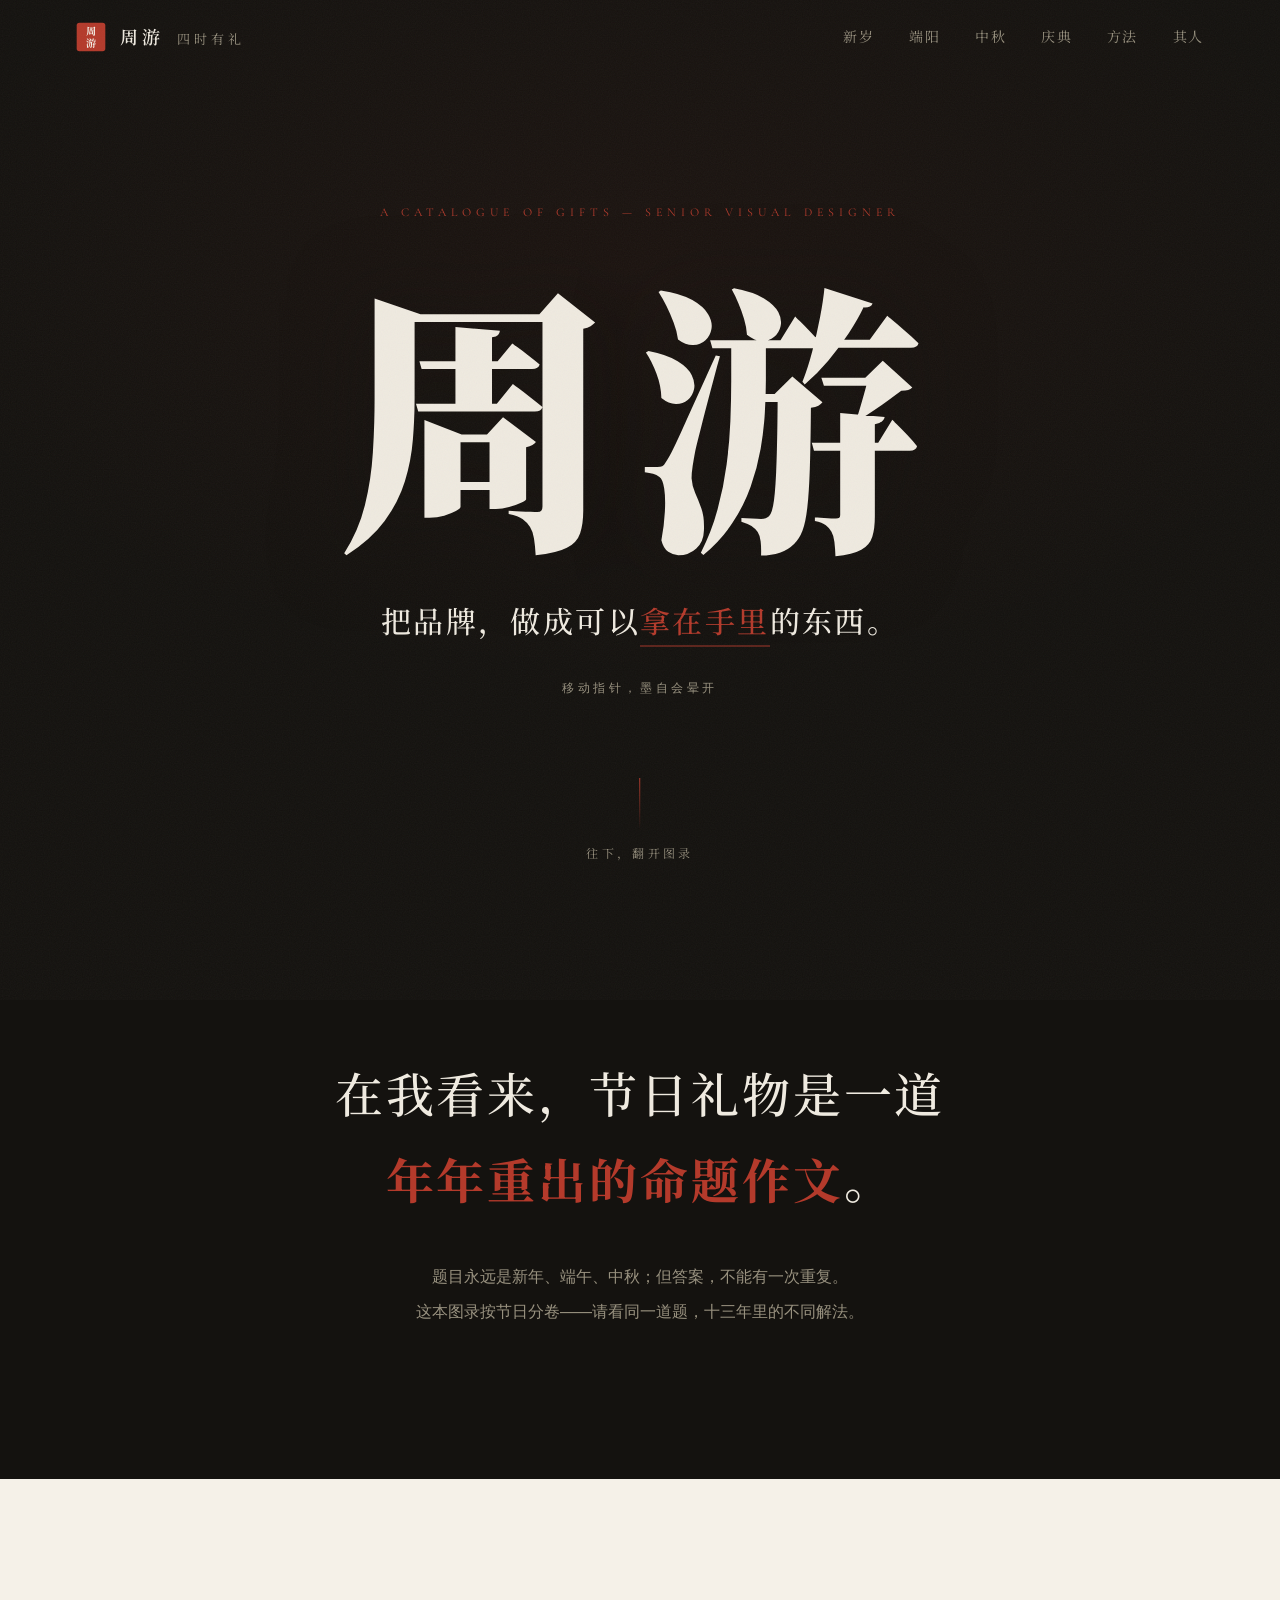
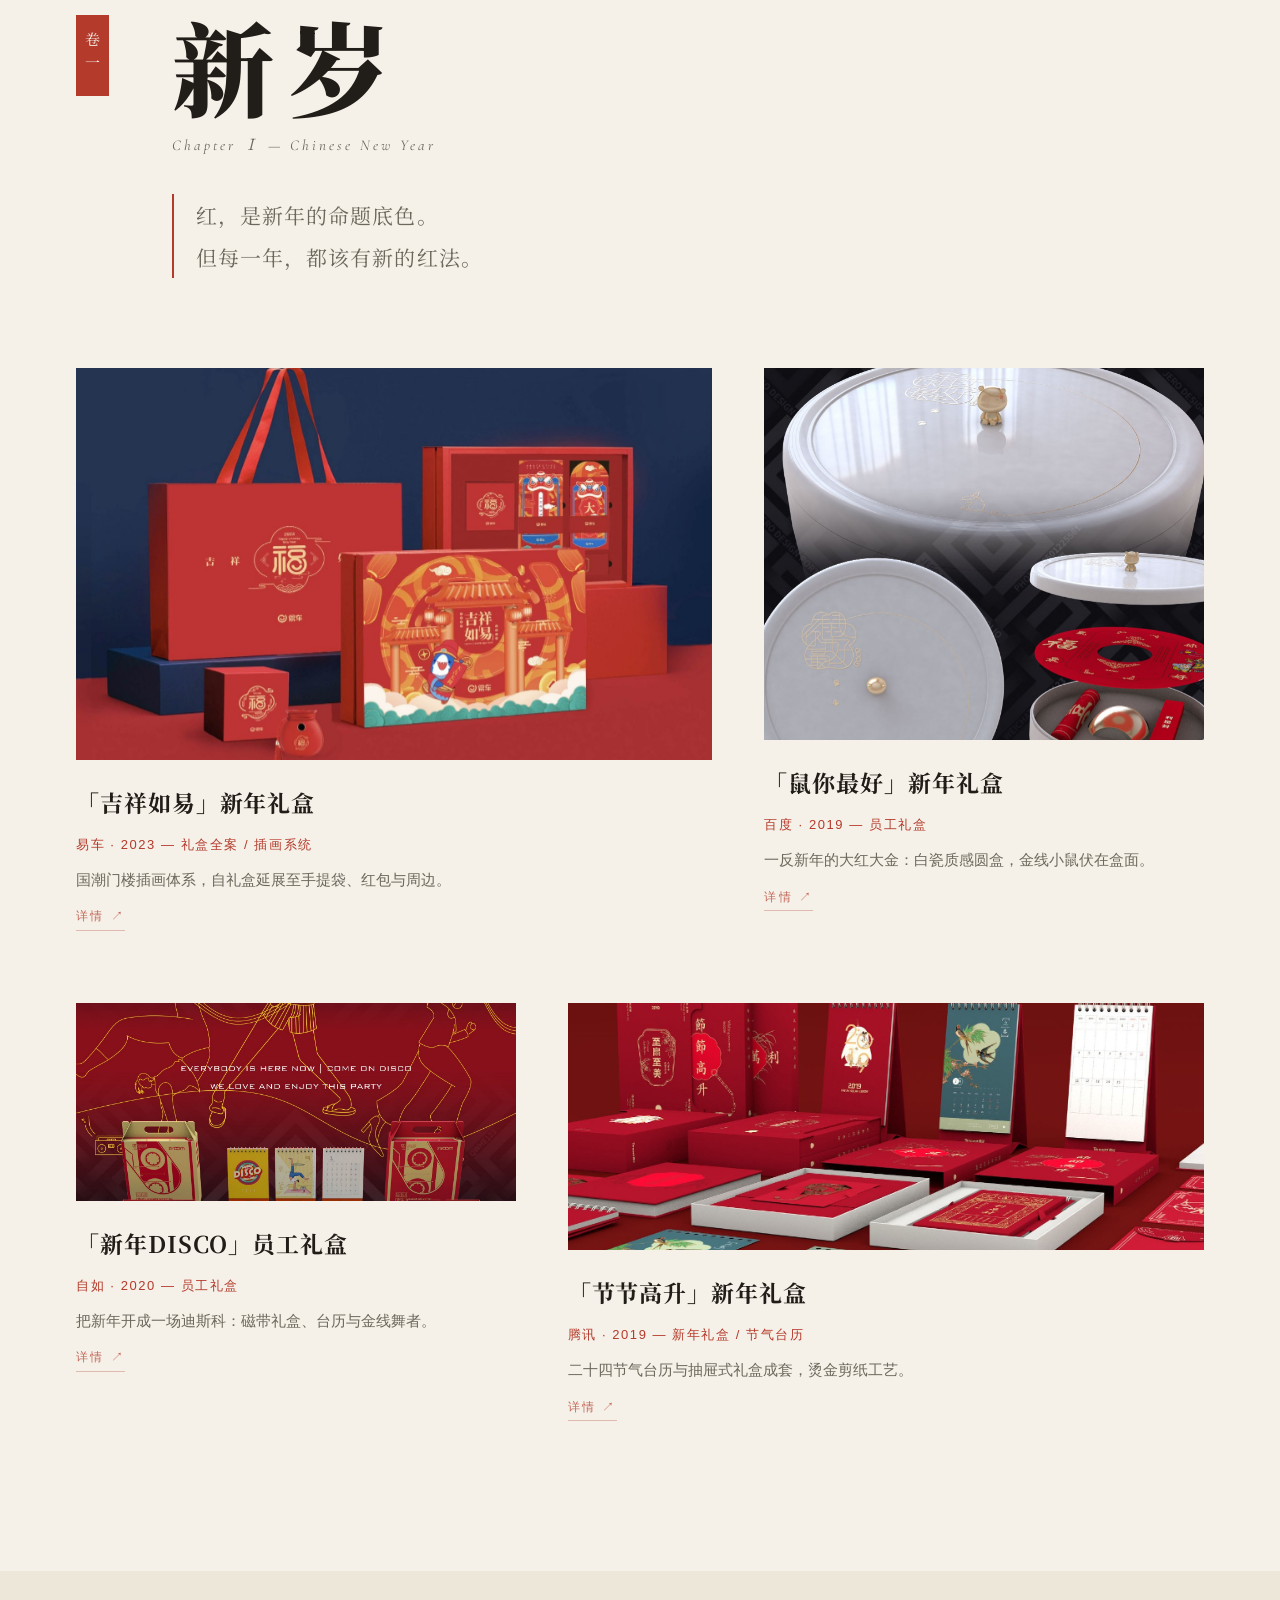
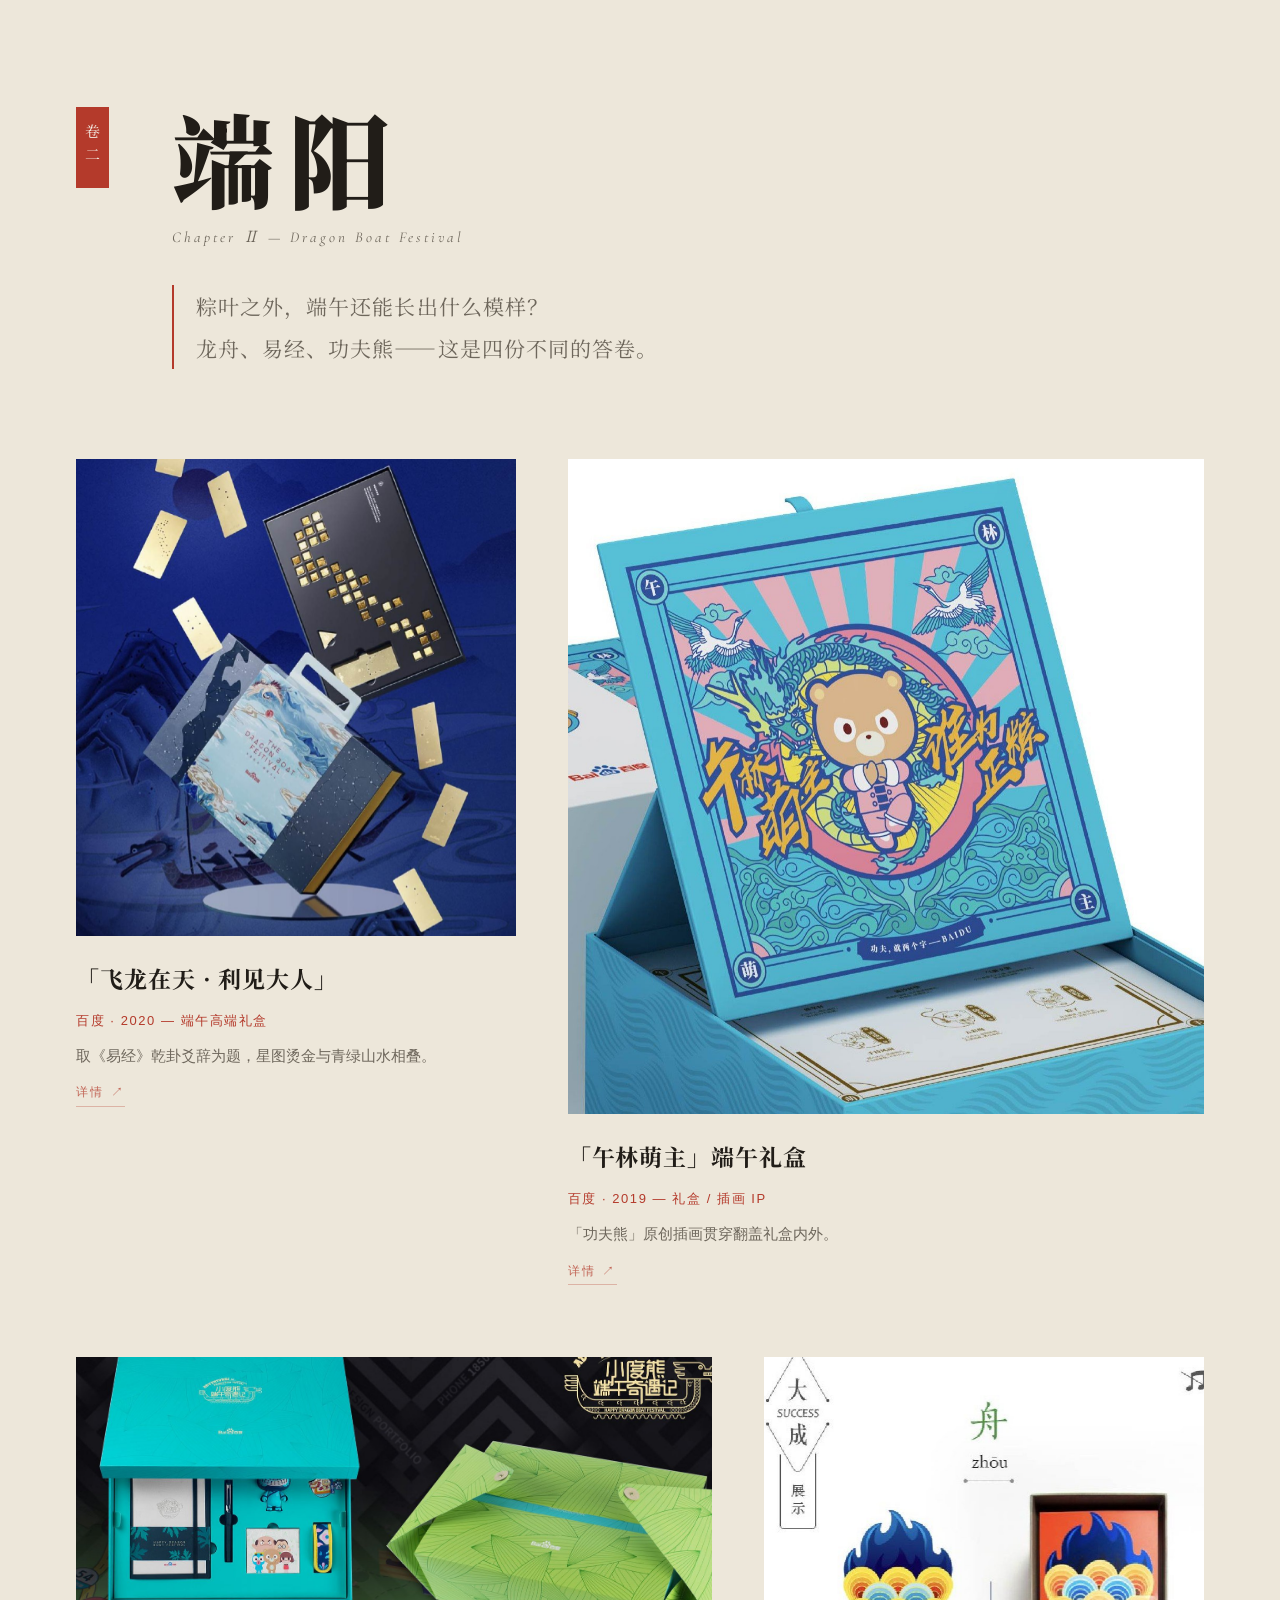
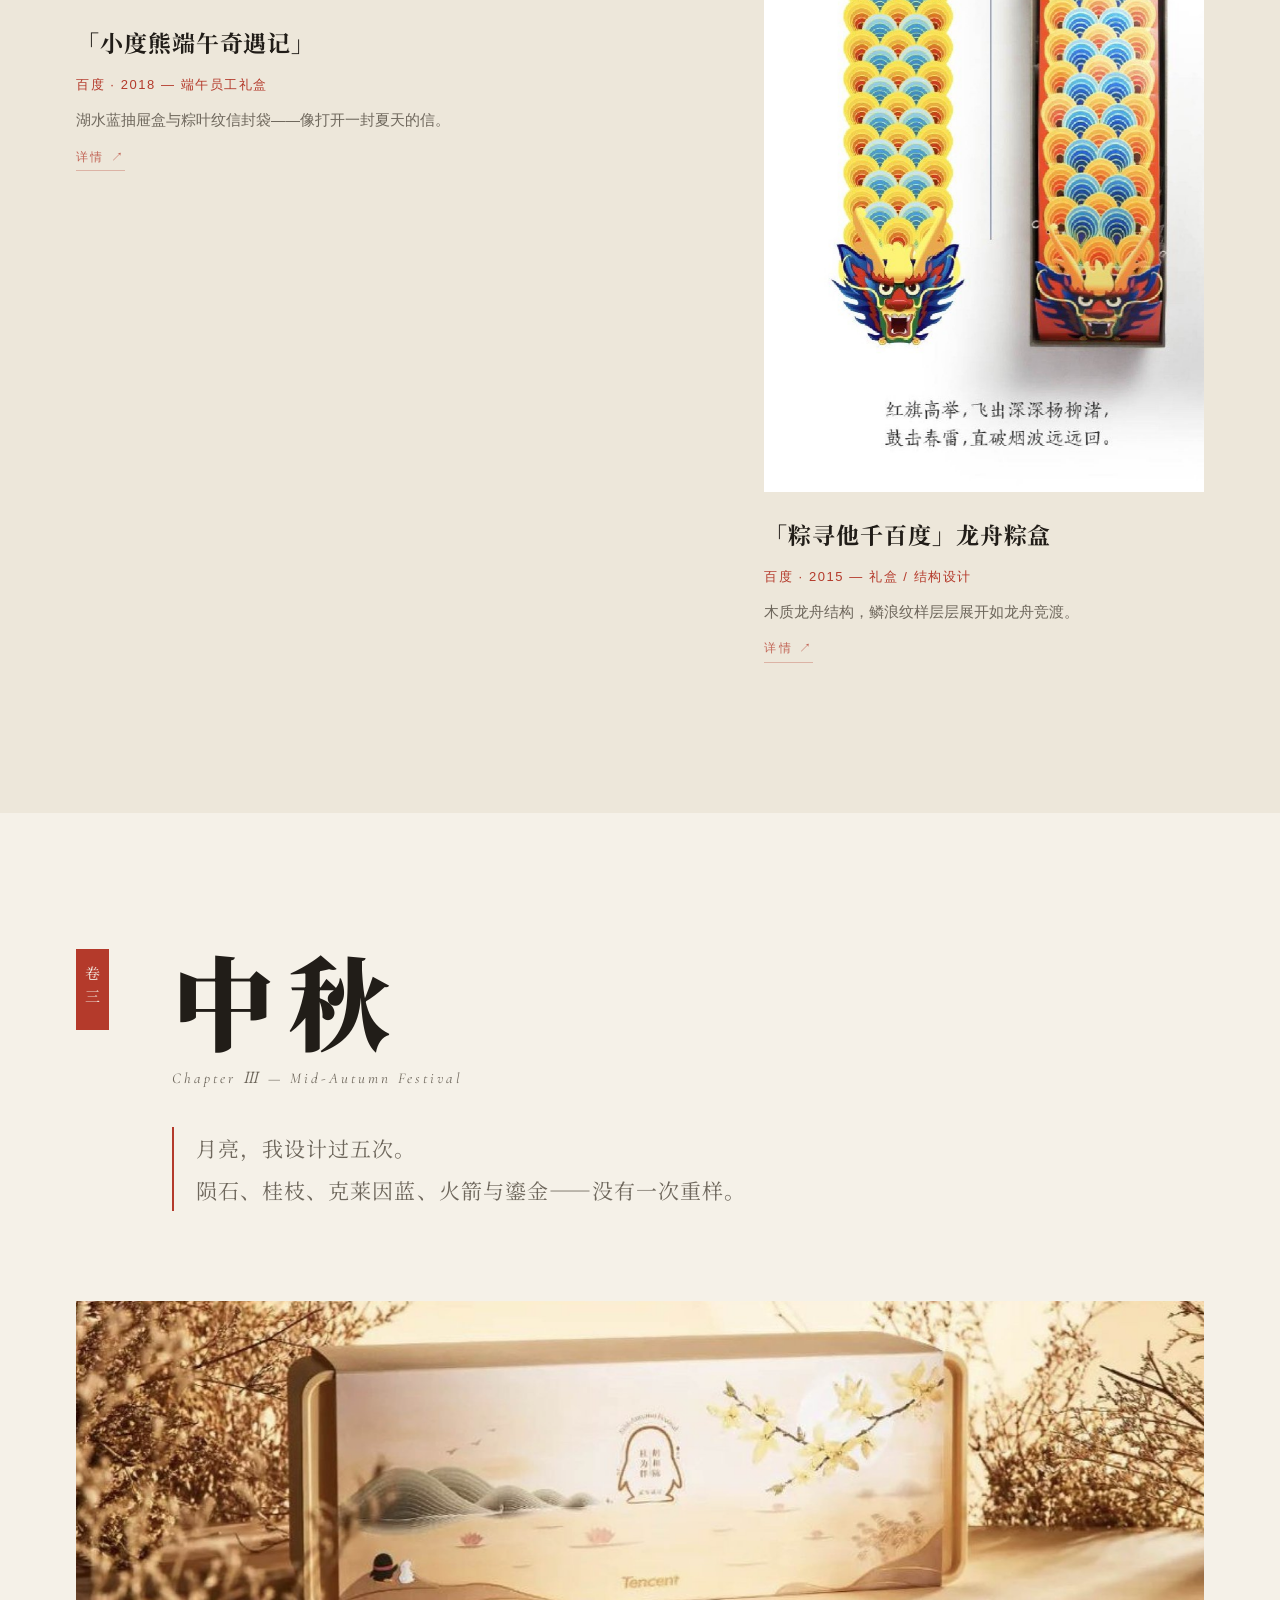
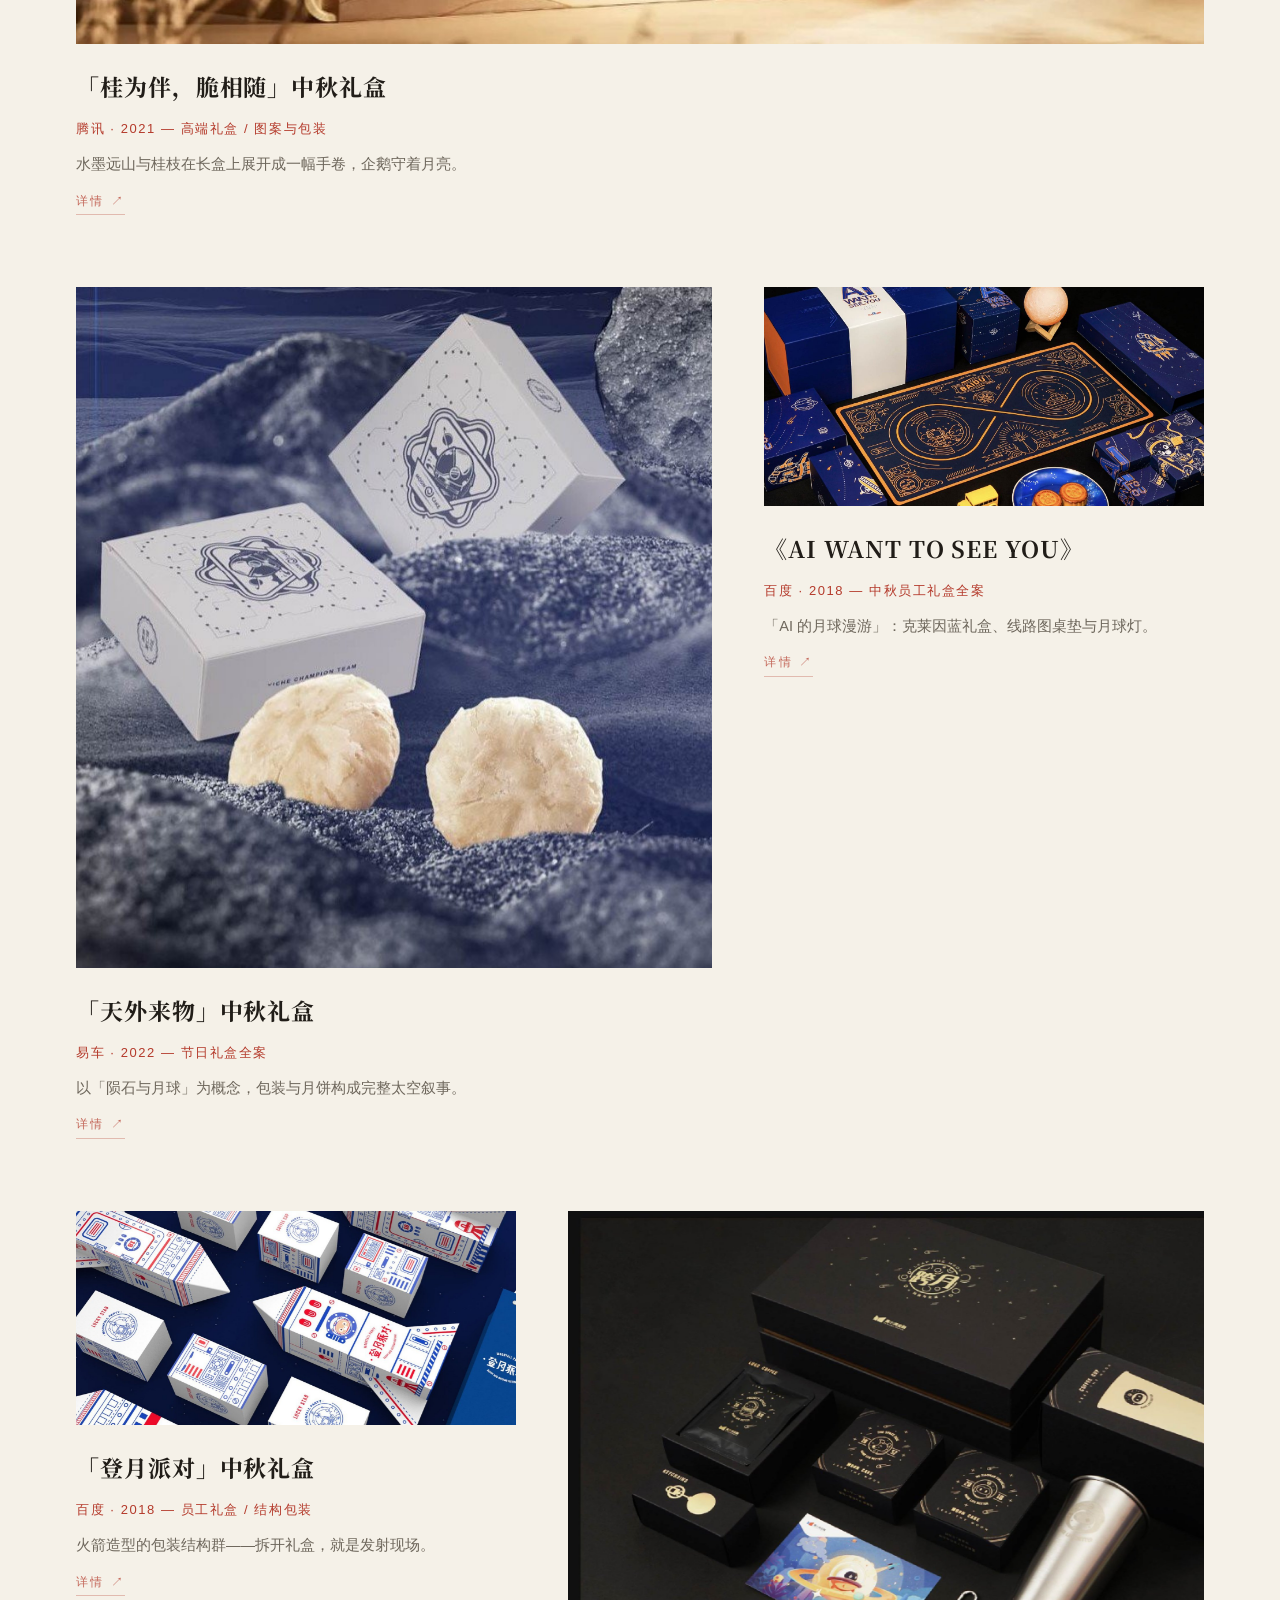
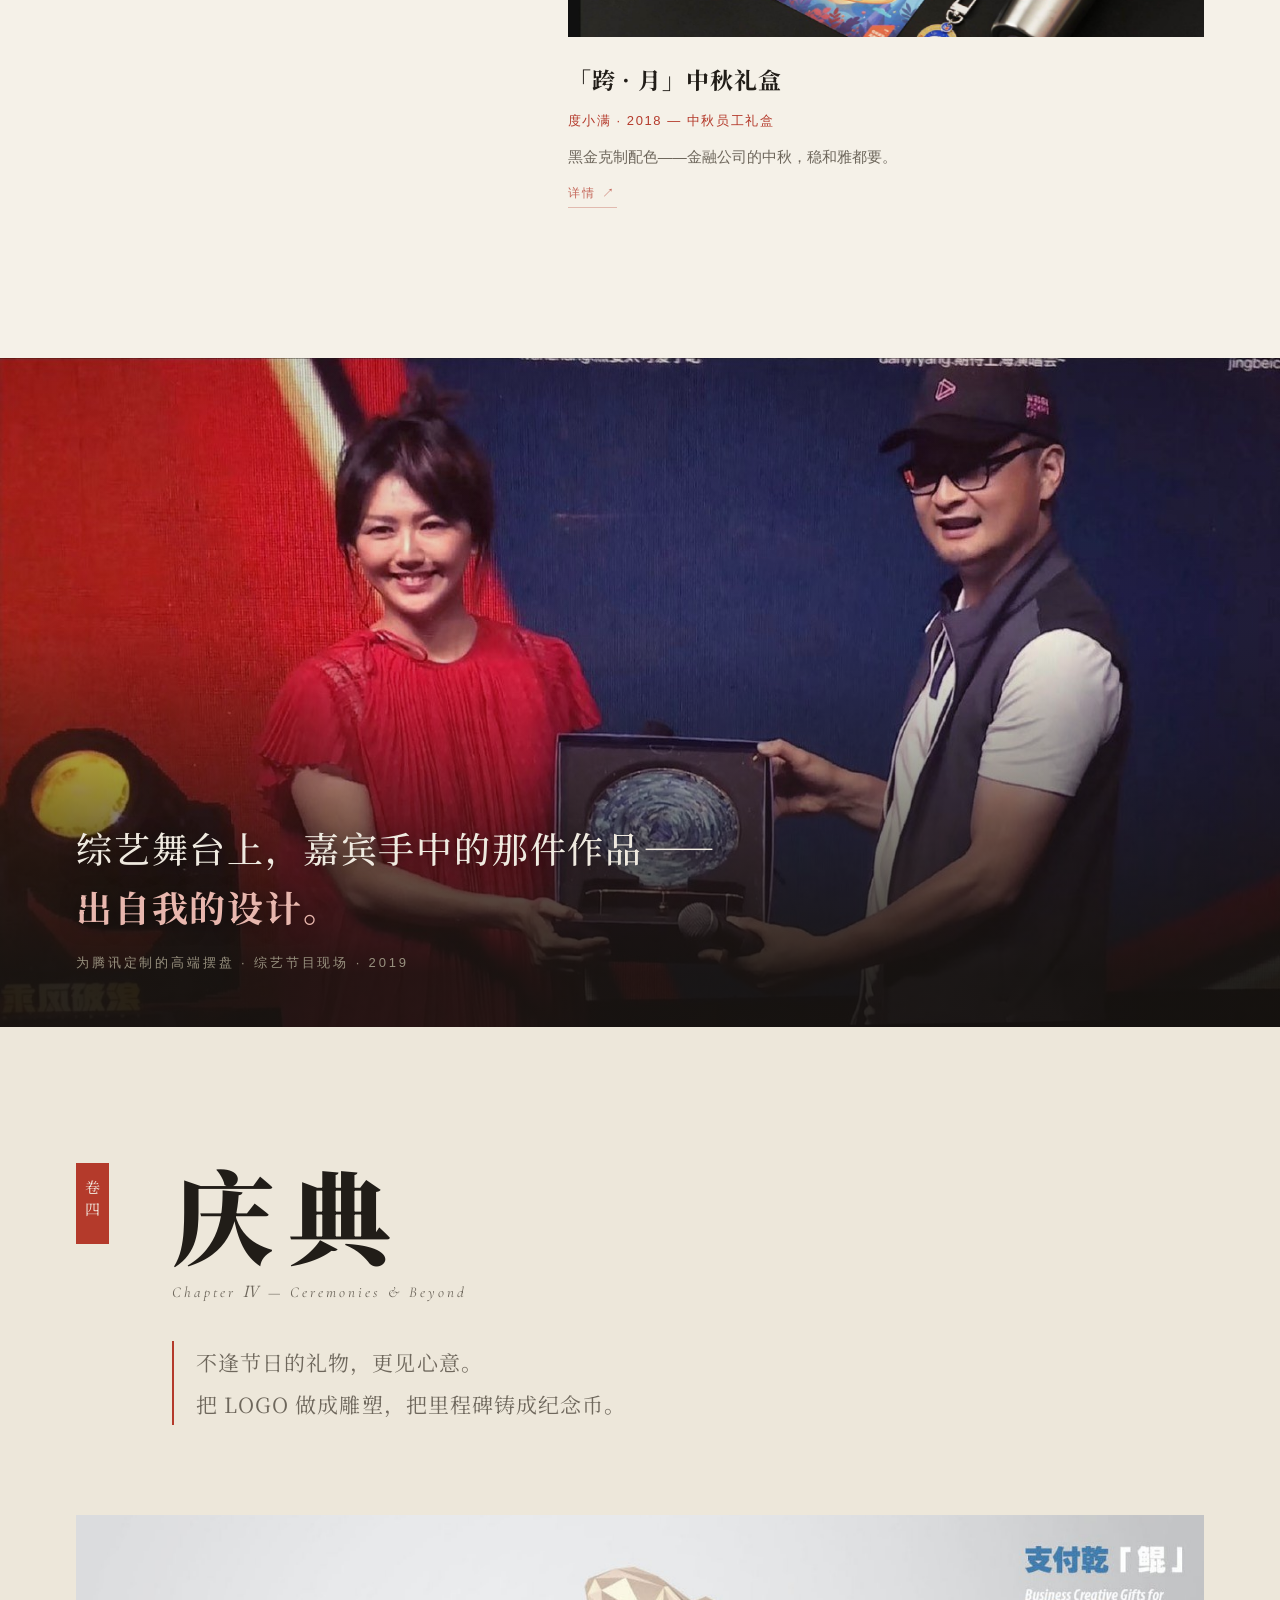
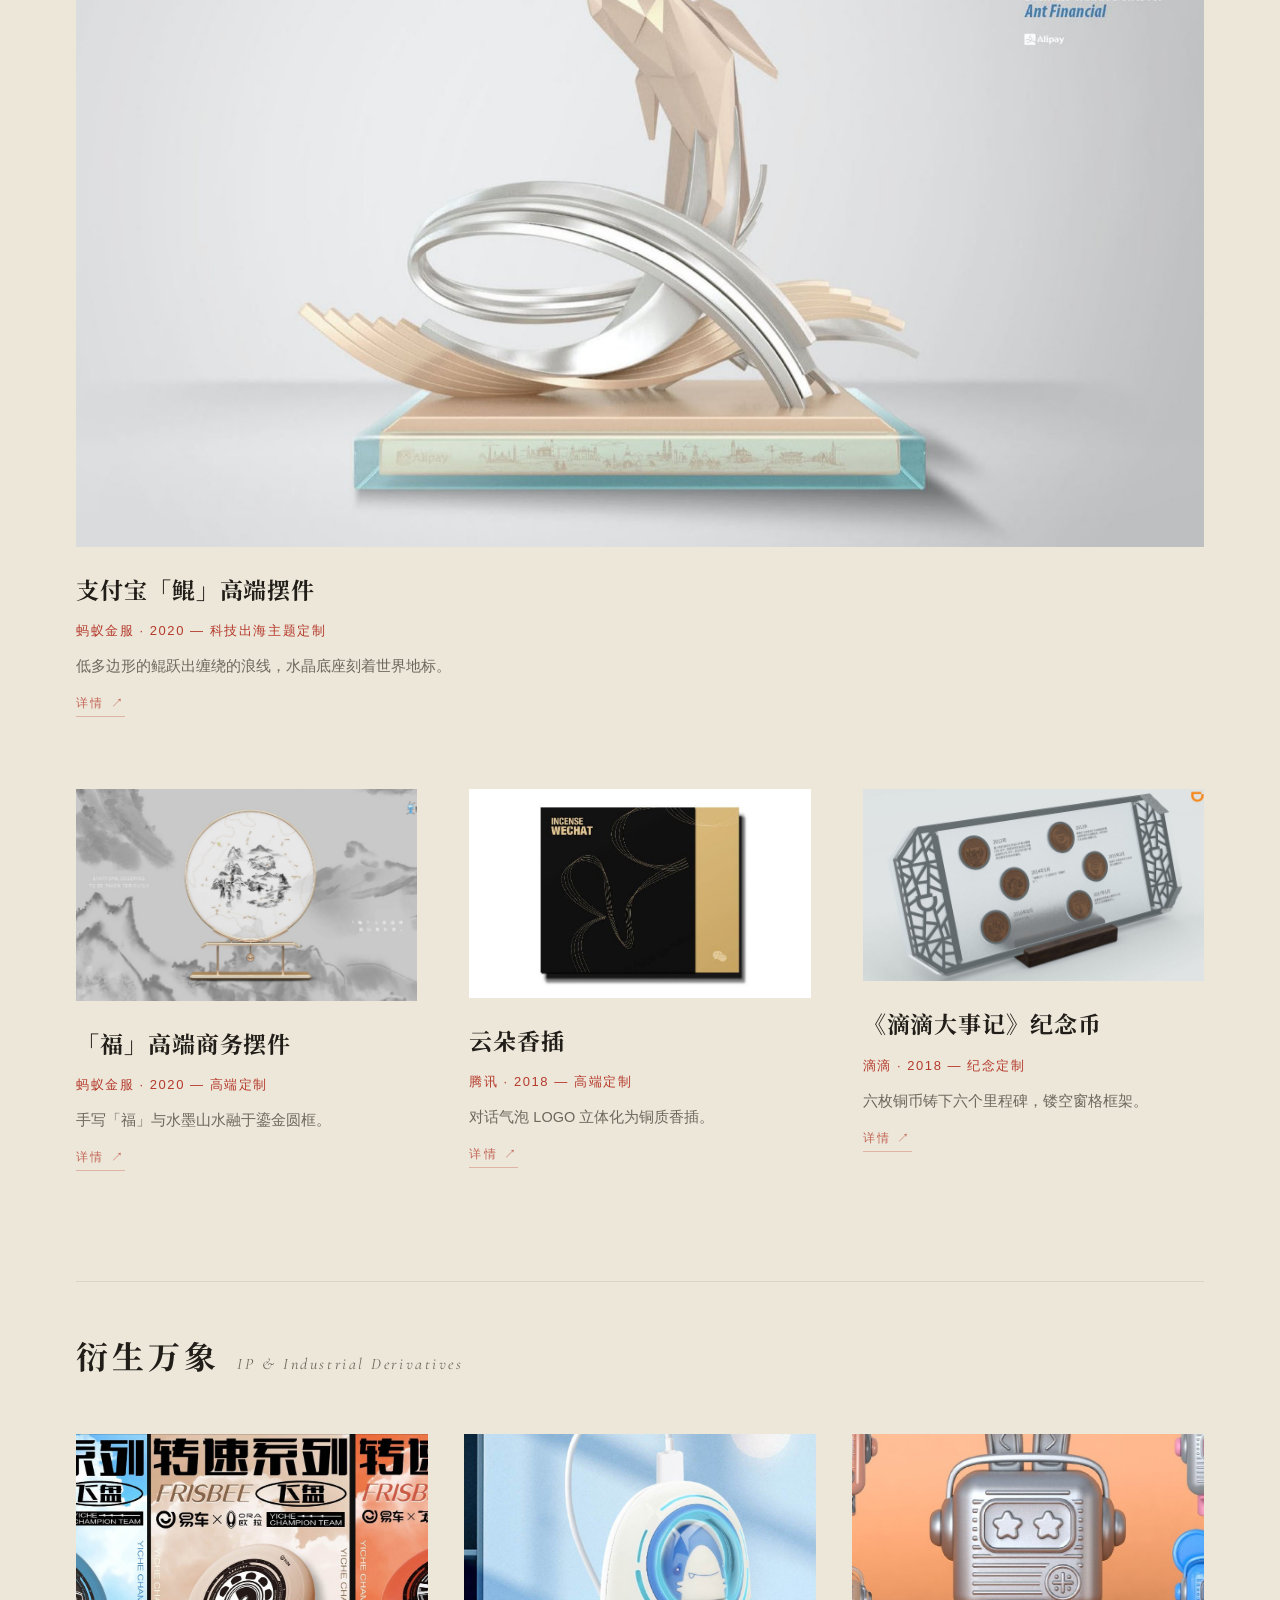
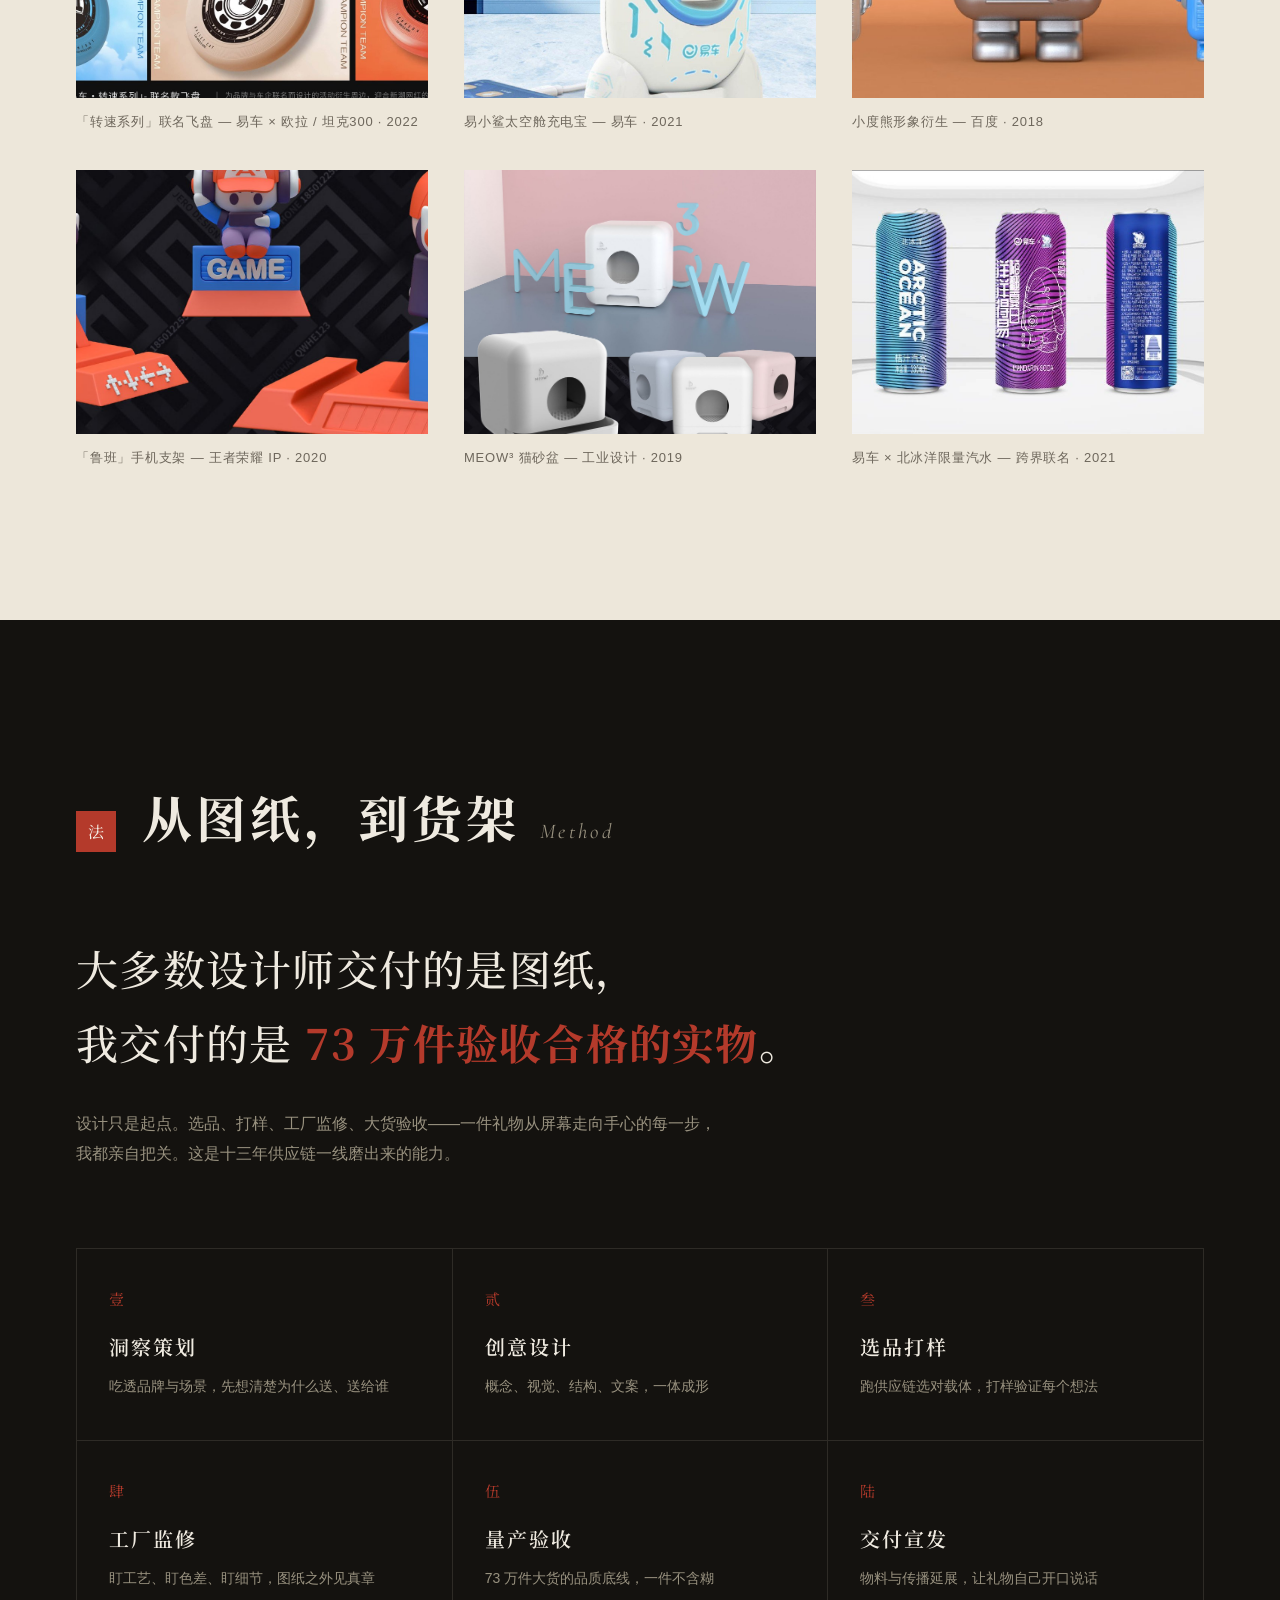
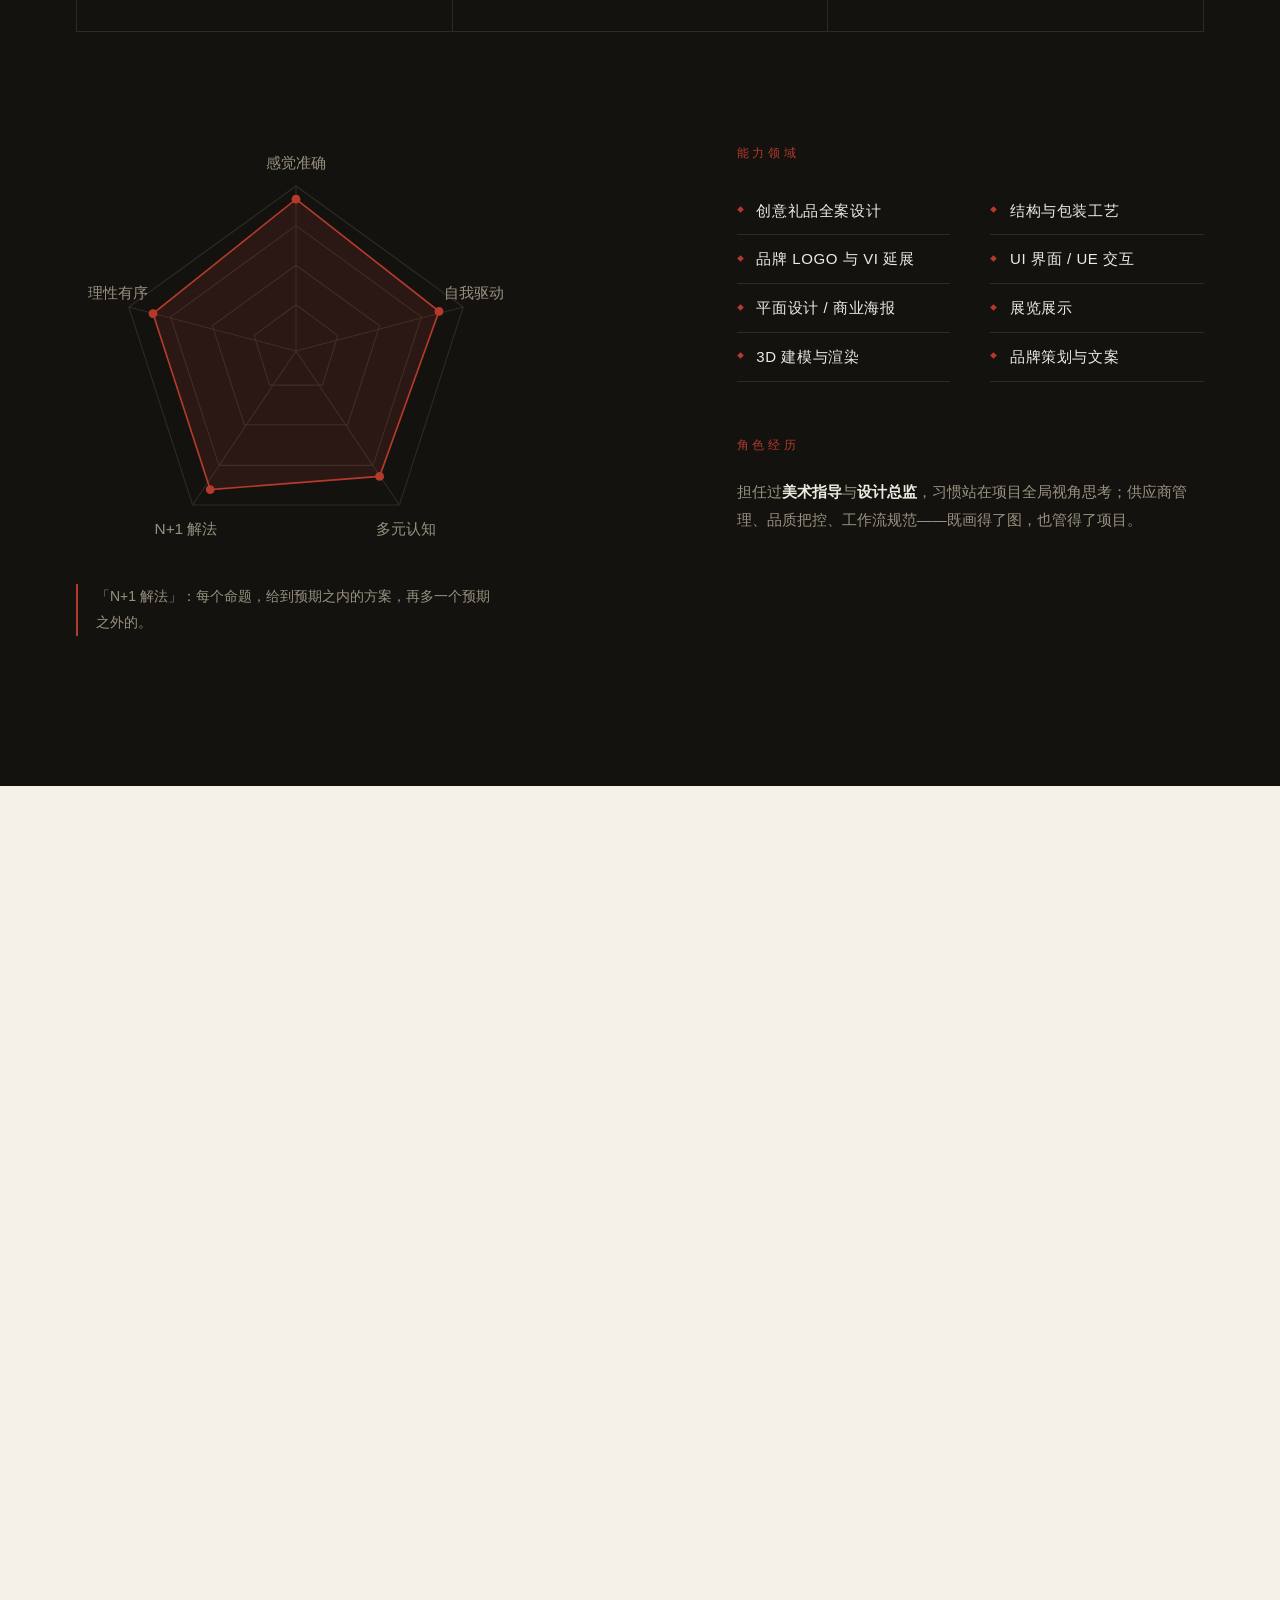
==== commit 4e9e1b75: "沉浸式首屏：WebGL 水墨流体 + 全部 23 个作品可点击进详情（hash 可分享）；个人信息移至「其人」章节 Co-Authored-By: Claude Fable 5 <noreply@an" ====
--- a/index.html
+++ b/index.html
@@ -29,34 +29,21 @@
       <a href="#juan3">中秋</a>
       <a href="#juan4">庆典</a>
       <a href="#fa">方法</a>
-      <a href="#ba">联系</a>
+      <a href="#ren">其人</a>
     </nav>
   </div>
 </header>
 
-<!-- 序 -->
+<!-- 序 · 沉浸式首屏 -->
 <section class="xu ink" id="top">
-  <div class="container xu-grid">
-    <div class="xu-main">
-      <p class="xu-eyebrow reveal">SENIOR VISUAL DESIGNER — A CATALOGUE OF GIFTS</p>
-      <h1 class="xu-name reveal d1">周游</h1>
-      <p class="xu-manifesto reveal d2">把品牌，做成<br>可以<em>拿在手里</em>的东西。</p>
-      <p class="xu-sub reveal d3">资深视觉设计师。十三年，周游于图纸与流水线之间——<br>从一个概念，到 730,000 件被人拿在手里的实物。</p>
-    </div>
-    <figure class="xu-portrait reveal d2">
-      <img src="assets/img/avatar.jpg" alt="周游" loading="eager">
-      <figcaption><strong>周游 · Jero</strong><span>高端礼盒与衍生品全案 / 北京</span></figcaption>
-    </figure>
-  </div>
-  <div class="xu-bottom">
-    <div class="container xu-stats">
-      <div class="stat reveal"><span class="stat-num" data-count="13">0</span><span class="stat-unit">年</span><span class="stat-label">全案经验</span></div>
-      <div class="stat reveal d1"><span class="stat-num" data-count="73">0</span><span class="stat-unit">万+件</span><span class="stat-label">量产落地</span></div>
-      <div class="stat reveal d2"><span class="stat-num" data-count="1705">0</span><span class="stat-unit">万+元</span><span class="stat-label">累计产值</span></div>
-      <div class="stat reveal d3"><span class="stat-num" data-count="17">0</span><span class="stat-unit">+</span><span class="stat-label">合作品牌</span></div>
-      <p class="xu-clients reveal d4">腾讯 / 百度 / 蚂蚁金服 / 字节跳动 / 滴滴 / 新浪 / 度小满 / 搜狗 / 易车 / 自如 / 北冰洋 / 索尼影业 / 小米 / 华为 / 宜家 / 马自达 / 讴歌 / FILA</p>
-    </div>
-  </div>
+  <canvas class="ink-canvas" aria-hidden="true"></canvas>
+  <div class="xu-center">
+    <p class="xu-eyebrow reveal">A CATALOGUE OF GIFTS — SENIOR VISUAL DESIGNER</p>
+    <h1 class="xu-name reveal d1">周游</h1>
+    <p class="xu-manifesto reveal d2">把品牌，做成可以<em>拿在手里</em>的东西。</p>
+    <p class="xu-hint reveal d3">移动指针，墨自会晕开</p>
+  </div>
+  <div class="xu-scroll" aria-hidden="true"><span></span>往下，翻开图录</div>
 </section>
 
 <!-- 题旨 -->
@@ -78,36 +65,40 @@
     </header>
 
     <div class="juan-grid">
-      <article class="piece span-7 reveal">
+      <article class="piece span-7 reveal" data-work="jixiang">
         <figure class="piece-media"><img src="assets/img/newyear-2023.jpg" alt="「吉祥如易」易车 2023 新年礼盒" loading="lazy"></figure>
         <div class="piece-info">
           <h3>「吉祥如易」新年礼盒</h3>
           <p class="piece-meta">易车 · 2023 — 礼盒全案 / 插画系统</p>
-          <p class="piece-desc">国潮门楼插画体系，自礼盒延展至手提袋、红包与周边；红蓝撞色在年味中保留品牌识别。</p>
-        </div>
-      </article>
-      <article class="piece span-5 reveal">
+          <p class="piece-desc">国潮门楼插画体系，自礼盒延展至手提袋、红包与周边。</p>
+          <span class="piece-more">详情 ↗</span>
+        </div>
+      </article>
+      <article class="piece span-5 reveal" data-work="shu">
         <figure class="piece-media"><img src="assets/img/shu-newyear.jpg" alt="百度「鼠你最好」新年员工礼盒" loading="lazy"></figure>
         <div class="piece-info">
           <h3>「鼠你最好」新年礼盒</h3>
           <p class="piece-meta">百度 · 2019 — 员工礼盒</p>
-          <p class="piece-desc">一反新年的大红大金：白瓷质感圆盒，金线小鼠伏在盒面——红色被收进盒子里。</p>
-        </div>
-      </article>
-      <article class="piece span-5 reveal">
+          <p class="piece-desc">一反新年的大红大金：白瓷质感圆盒，金线小鼠伏在盒面。</p>
+          <span class="piece-more">详情 ↗</span>
+        </div>
+      </article>
+      <article class="piece span-5 reveal" data-work="disco">
         <figure class="piece-media"><img src="assets/img/disco-newyear.jpg" alt="自如「新年DISCO」员工礼盒" loading="lazy"></figure>
         <div class="piece-info">
           <h3>「新年DISCO」员工礼盒</h3>
           <p class="piece-meta">自如 · 2020 — 员工礼盒</p>
-          <p class="piece-desc">把新年开成一场迪斯科：磁带造型礼盒、台历与金线舞者，年轻公司的年轻过法。</p>
-        </div>
-      </article>
-      <article class="piece span-7 reveal">
+          <p class="piece-desc">把新年开成一场迪斯科：磁带礼盒、台历与金线舞者。</p>
+          <span class="piece-more">详情 ↗</span>
+        </div>
+      </article>
+      <article class="piece span-7 reveal" data-work="jiejie">
         <figure class="piece-media"><img src="assets/img/tencent-newyear-2019.jpg" alt="腾讯「节节高升」新年礼盒" loading="lazy"></figure>
         <div class="piece-info">
           <h3>「节节高升」新年礼盒</h3>
           <p class="piece-meta">腾讯 · 2019 — 新年礼盒 / 节气台历</p>
-          <p class="piece-desc">二十四节气台历与抽屉式礼盒成套，烫金剪纸工艺——把一整年的好彩头装进一只红盒。</p>
+          <p class="piece-desc">二十四节气台历与抽屉式礼盒成套，烫金剪纸工艺。</p>
+          <span class="piece-more">详情 ↗</span>
         </div>
       </article>
     </div>
@@ -125,36 +116,40 @@
     </header>
 
     <div class="juan-grid">
-      <article class="piece span-5 reveal">
+      <article class="piece span-5 reveal" data-work="feilong">
         <figure class="piece-media"><img src="assets/img/baidu-dragon-2020.jpg" alt="百度「飞龙在天·利见大人」端午高端礼盒" loading="lazy"></figure>
         <div class="piece-info">
           <h3>「飞龙在天 · 利见大人」</h3>
           <p class="piece-meta">百度 · 2020 — 端午高端礼盒</p>
-          <p class="piece-desc">取《易经》乾卦爻辞为题，星图烫金与青绿山水相叠——端午礼有了文人气。</p>
-        </div>
-      </article>
-      <article class="piece span-7 reveal">
+          <p class="piece-desc">取《易经》乾卦爻辞为题，星图烫金与青绿山水相叠。</p>
+          <span class="piece-more">详情 ↗</span>
+        </div>
+      </article>
+      <article class="piece span-7 reveal" data-work="wulin">
         <figure class="piece-media"><img src="assets/img/baidu-duanwu-2019.jpg" alt="百度「午林萌主」端午礼盒" loading="lazy"></figure>
         <div class="piece-info">
           <h3>「午林萌主」端午礼盒</h3>
           <p class="piece-meta">百度 · 2019 — 礼盒 / 插画 IP</p>
-          <p class="piece-desc">「功夫熊」原创插画贯穿翻盖礼盒内外，配套迷你风扇等周边——一套有故事感的员工礼。</p>
-        </div>
-      </article>
-      <article class="piece span-7 reveal">
+          <p class="piece-desc">「功夫熊」原创插画贯穿翻盖礼盒内外。</p>
+          <span class="piece-more">详情 ↗</span>
+        </div>
+      </article>
+      <article class="piece span-7 reveal" data-work="qiyuji">
         <figure class="piece-media"><img src="assets/img/xiaodu-duanwu.jpg" alt="百度「小度熊端午奇遇记」礼盒" loading="lazy"></figure>
         <div class="piece-info">
           <h3>「小度熊端午奇遇记」</h3>
           <p class="piece-meta">百度 · 2018 — 端午员工礼盒</p>
-          <p class="piece-desc">湖水蓝抽屉盒与粽叶纹信封袋，本册、徽章与玩偶一格一物——像打开一封夏天的信。</p>
-        </div>
-      </article>
-      <article class="piece span-5 reveal">
+          <p class="piece-desc">湖水蓝抽屉盒与粽叶纹信封袋——像打开一封夏天的信。</p>
+          <span class="piece-more">详情 ↗</span>
+        </div>
+      </article>
+      <article class="piece span-5 reveal" data-work="longzhou">
         <figure class="piece-media"><img src="assets/img/dragon-zongzi-2015.jpg" alt="百度龙舟粽盒" loading="lazy"></figure>
         <div class="piece-info">
           <h3>「粽寻他千百度」龙舟粽盒</h3>
           <p class="piece-meta">百度 · 2015 — 礼盒 / 结构设计</p>
-          <p class="piece-desc">木质龙舟结构，鳞浪纹样层层展开如龙舟竞渡；结构、插画、文案均为原创。</p>
+          <p class="piece-desc">木质龙舟结构，鳞浪纹样层层展开如龙舟竞渡。</p>
+          <span class="piece-more">详情 ↗</span>
         </div>
       </article>
     </div>
@@ -172,44 +167,49 @@
     </header>
 
     <div class="juan-grid">
-      <article class="piece span-12 piece-pano reveal">
+      <article class="piece span-12 piece-pano reveal" data-work="guiweiban">
         <figure class="piece-media"><img src="assets/img/tencent-moon-2021.jpg" alt="腾讯「桂为伴，脆相随」中秋礼盒" loading="lazy"></figure>
         <div class="piece-info">
           <h3>「桂为伴，脆相随」中秋礼盒</h3>
           <p class="piece-meta">腾讯 · 2021 — 高端礼盒 / 图案与包装</p>
-          <p class="piece-desc">水墨远山与桂枝在长盒上展开成一幅手卷，企鹅守着月亮——大厂中秋礼也可以很安静。</p>
-        </div>
-      </article>
-      <article class="piece span-7 reveal">
+          <p class="piece-desc">水墨远山与桂枝在长盒上展开成一幅手卷，企鹅守着月亮。</p>
+          <span class="piece-more">详情 ↗</span>
+        </div>
+      </article>
+      <article class="piece span-7 reveal" data-work="tianwai">
         <figure class="piece-media"><img src="assets/img/mooncake-2022.jpg" alt="易车「天外来物」中秋礼盒" loading="lazy"></figure>
         <div class="piece-info">
           <h3>「天外来物」中秋礼盒</h3>
           <p class="piece-meta">易车 · 2022 — 节日礼盒全案</p>
-          <p class="piece-desc">以「陨石与月球」为概念，包装与月饼造型构成完整的太空叙事；从提案到量产全程主导。</p>
-        </div>
-      </article>
-      <article class="piece span-5 reveal">
+          <p class="piece-desc">以「陨石与月球」为概念，包装与月饼构成完整太空叙事。</p>
+          <span class="piece-more">详情 ↗</span>
+        </div>
+      </article>
+      <article class="piece span-5 reveal" data-work="aiwant">
         <figure class="piece-media"><img src="assets/img/baidu-ai-2018.jpg" alt="百度《AI WANT TO SEE YOU》中秋礼盒" loading="lazy"></figure>
         <div class="piece-info">
           <h3>《AI WANT TO SEE YOU》</h3>
           <p class="piece-meta">百度 · 2018 — 中秋员工礼盒全案</p>
-          <p class="piece-desc">「AI 的月球漫游」世界观：克莱因蓝礼盒、线路图桌垫与月球灯——技术公司的浪漫。</p>
-        </div>
-      </article>
-      <article class="piece span-5 reveal">
+          <p class="piece-desc">「AI 的月球漫游」：克莱因蓝礼盒、线路图桌垫与月球灯。</p>
+          <span class="piece-more">详情 ↗</span>
+        </div>
+      </article>
+      <article class="piece span-5 reveal" data-work="dengyue">
         <figure class="piece-media"><img src="assets/img/moonparty-2021.jpg" alt="百度「登月派对」中秋员工礼盒" loading="lazy"></figure>
         <div class="piece-info">
           <h3>「登月派对」中秋礼盒</h3>
           <p class="piece-meta">百度 · 2018 — 员工礼盒 / 结构包装</p>
-          <p class="piece-desc">火箭造型的包装结构群，红蓝线稿插画——拆开礼盒，就是发射现场。</p>
-        </div>
-      </article>
-      <article class="piece span-7 reveal">
+          <p class="piece-desc">火箭造型的包装结构群——拆开礼盒，就是发射现场。</p>
+          <span class="piece-more">详情 ↗</span>
+        </div>
+      </article>
+      <article class="piece span-7 reveal" data-work="kuayue">
         <figure class="piece-media"><img src="assets/img/duxiaoman-moon-2018.jpg" alt="度小满「跨·月」中秋员工礼盒" loading="lazy"></figure>
         <div class="piece-info">
           <h3>「跨 · 月」中秋礼盒</h3>
           <p class="piece-meta">度小满 · 2018 — 中秋员工礼盒</p>
-          <p class="piece-desc">黑金克制配色，杯、咖啡与月饼各居其位——金融公司的中秋，稳和雅都要。</p>
+          <p class="piece-desc">黑金克制配色——金融公司的中秋，稳和雅都要。</p>
+          <span class="piece-more">详情 ↗</span>
         </div>
       </article>
     </div>
@@ -239,36 +239,40 @@
     </header>
 
     <div class="juan-grid">
-      <article class="piece span-12 piece-pano reveal">
+      <article class="piece span-12 piece-pano reveal" data-work="kun">
         <figure class="piece-media"><img src="assets/img/alipay-whale-2020.jpg" alt="支付宝「鲲」高端商务摆件" loading="lazy"></figure>
         <div class="piece-info">
           <h3>支付宝「鲲」高端摆件</h3>
           <p class="piece-meta">蚂蚁金服 · 2020 — 科技出海主题定制</p>
-          <p class="piece-desc">低多边形的鲲跃出缠绕的浪线，水晶底座刻着世界地标——致敬支付宝的出海征程。3D 建模渲染呈现。</p>
-        </div>
-      </article>
-      <article class="piece span-4 reveal">
+          <p class="piece-desc">低多边形的鲲跃出缠绕的浪线，水晶底座刻着世界地标。</p>
+          <span class="piece-more">详情 ↗</span>
+        </div>
+      </article>
+      <article class="piece span-4 reveal" data-work="fu">
         <figure class="piece-media"><img src="assets/img/antfu-2020.jpg" alt="蚂蚁金服「福」高端摆件" loading="lazy"></figure>
         <div class="piece-info">
           <h3>「福」高端商务摆件</h3>
           <p class="piece-meta">蚂蚁金服 · 2020 — 高端定制</p>
-          <p class="piece-desc">手写「福」与水墨山水融于鎏金圆框——每个人都值得被认真对待。</p>
-        </div>
-      </article>
-      <article class="piece span-4 reveal">
+          <p class="piece-desc">手写「福」与水墨山水融于鎏金圆框。</p>
+          <span class="piece-more">详情 ↗</span>
+        </div>
+      </article>
+      <article class="piece span-4 reveal" data-work="xiangcha">
         <figure class="piece-media"><img src="assets/img/wechat-incense-2018.jpg" alt="腾讯云朵香插" loading="lazy"></figure>
         <div class="piece-info">
           <h3>云朵香插</h3>
           <p class="piece-meta">腾讯 · 2018 — 高端定制</p>
-          <p class="piece-desc">对话气泡 LOGO 立体化为铜质香插——科技品牌也该有一件慢下来的器物。</p>
-        </div>
-      </article>
-      <article class="piece span-4 reveal">
+          <p class="piece-desc">对话气泡 LOGO 立体化为铜质香插。</p>
+          <span class="piece-more">详情 ↗</span>
+        </div>
+      </article>
+      <article class="piece span-4 reveal" data-work="didi">
         <figure class="piece-media"><img src="assets/img/didi-coins-2018.jpg" alt="滴滴大事记纪念币" loading="lazy"></figure>
         <div class="piece-info">
           <h3>《滴滴大事记》纪念币</h3>
           <p class="piece-meta">滴滴 · 2018 — 纪念定制</p>
-          <p class="piece-desc">六枚铜币铸下六个里程碑，镂空窗格框架——把公司史做成可以摩挲的实物。</p>
+          <p class="piece-desc">六枚铜币铸下六个里程碑，镂空窗格框架。</p>
+          <span class="piece-more">详情 ↗</span>
         </div>
       </article>
     </div>
@@ -276,12 +280,12 @@
     <div class="wanxiang">
       <h3 class="wanxiang-title reveal">衍生万象<em>IP & Industrial Derivatives</em></h3>
       <div class="wanxiang-grid">
-        <figure class="w-item reveal"><img src="assets/img/frisbee-2022.jpg" alt="易车转速系列飞盘" loading="lazy"><figcaption>「转速系列」联名飞盘 — 易车 × 欧拉 / 坦克300 · 2022</figcaption></figure>
-        <figure class="w-item reveal d1"><img src="assets/img/powerbank-2021.jpg" alt="易小鲨太空舱充电宝" loading="lazy"><figcaption>易小鲨太空舱充电宝 — 易车 · 2021</figcaption></figure>
-        <figure class="w-item reveal d2"><img src="assets/img/xiaodu-robots.jpg" alt="小度熊形象衍生" loading="lazy"><figcaption>小度熊形象衍生 — 百度 · 2018</figcaption></figure>
-        <figure class="w-item reveal"><img src="assets/img/honor-keychains-2020.jpg" alt="王者荣耀鲁班手机支架" loading="lazy"><figcaption>「鲁班」手机支架 — 王者荣耀 IP · 2020</figcaption></figure>
-        <figure class="w-item reveal d1"><img src="assets/img/meow-2019.jpg" alt="MEOW³ 猫砂盆" loading="lazy"><figcaption>MEOW³ 猫砂盆 — 工业设计 · 2019</figcaption></figure>
-        <figure class="w-item reveal d2"><img src="assets/img/arctic-soda-2021.jpg" alt="易车×北冰洋限量汽水" loading="lazy"><figcaption>易车 × 北冰洋限量汽水 — 跨界联名 · 2021</figcaption></figure>
+        <figure class="w-item reveal" data-work="frisbee"><img src="assets/img/frisbee-2022.jpg" alt="易车转速系列飞盘" loading="lazy"><figcaption>「转速系列」联名飞盘 — 易车 × 欧拉 / 坦克300 · 2022</figcaption></figure>
+        <figure class="w-item reveal d1" data-work="powerbank"><img src="assets/img/powerbank-2021.jpg" alt="易小鲨太空舱充电宝" loading="lazy"><figcaption>易小鲨太空舱充电宝 — 易车 · 2021</figcaption></figure>
+        <figure class="w-item reveal d2" data-work="xiaodu"><img src="assets/img/xiaodu-robots.jpg" alt="小度熊形象衍生" loading="lazy"><figcaption>小度熊形象衍生 — 百度 · 2018</figcaption></figure>
+        <figure class="w-item reveal" data-work="luban"><img src="assets/img/honor-keychains-2020.jpg" alt="王者荣耀鲁班手机支架" loading="lazy"><figcaption>「鲁班」手机支架 — 王者荣耀 IP · 2020</figcaption></figure>
+        <figure class="w-item reveal d1" data-work="meow"><img src="assets/img/meow-2019.jpg" alt="MEOW³ 猫砂盆" loading="lazy"><figcaption>MEOW³ 猫砂盆 — 工业设计 · 2019</figcaption></figure>
+        <figure class="w-item reveal d2" data-work="arctic"><img src="assets/img/arctic-soda-2021.jpg" alt="易车×北冰洋限量汽水" loading="lazy"><figcaption>易车 × 北冰洋限量汽水 — 跨界联名 · 2021</figcaption></figure>
       </div>
     </div>
   </div>
@@ -361,12 +365,25 @@
     <div class="ren-grid">
       <div class="ren-text reveal">
         <p class="ren-lead">对设计有热情，乐于思考，<br>有求知欲和好奇心。</p>
-        <p>十三年间，我把数百个创意从草图推进到打样台，再送进流水线。工作之余，我练习把真实之物一笔笔画进屏幕——左边是照片，右边是我的图。保持手感，更保持好奇。</p>
-      </div>
-      <div class="ren-exp reveal d1">
-        <div class="exp-item"><span class="exp-period">2021—2023</span><div><h3>易车公司 <i>高级视觉设计师</i></h3><p>主导周边礼品全流程；任内落地 73 万+ 件、SKU 76 个、产值超 1705 万元。</p></div></div>
-        <div class="exp-item"><span class="exp-period">2014—2020</span><div><h3>蓝桃文化 <i>资深设计师</i></h3><p>服务百度、腾讯、滴滴、蚂蚁金服、新浪等客户的高端礼赠与 IP 衍生品全链路。</p></div></div>
-        <div class="exp-item"><span class="exp-period">2009—2013</span><div><h3>西典展览 <i>高级平面设计师 / 组长</i></h3><p>中国人民抗日战争纪念馆、北京军事图书馆等主题展馆的平面设计与执行。</p></div></div>
+        <p>十三年间，我把数百个创意从草图推进到打样台，再送进流水线。工作之余，我练习把真实之物一笔笔画进屏幕——保持手感，更保持好奇。</p>
+        <div class="ren-stats">
+          <div class="stat reveal"><span class="stat-num" data-count="13">0</span><span class="stat-unit">年</span><span class="stat-label">全案经验</span></div>
+          <div class="stat reveal d1"><span class="stat-num" data-count="73">0</span><span class="stat-unit">万+件</span><span class="stat-label">量产落地</span></div>
+          <div class="stat reveal d2"><span class="stat-num" data-count="1705">0</span><span class="stat-unit">万+元</span><span class="stat-label">累计产值</span></div>
+          <div class="stat reveal d3"><span class="stat-num" data-count="17">0</span><span class="stat-unit">+</span><span class="stat-label">合作品牌</span></div>
+        </div>
+        <p class="ren-clients reveal">腾讯 / 百度 / 蚂蚁金服 / 字节跳动 / 滴滴 / 新浪 / 度小满 / 搜狗 / 易车 / 自如 / 北冰洋 / 索尼影业 / 小米 / 华为 / 宜家 / 马自达 / 讴歌 / FILA</p>
+      </div>
+      <div class="ren-side reveal d1">
+        <figure class="ren-portrait">
+          <img src="assets/img/avatar.jpg" alt="周游" loading="lazy">
+          <figcaption><strong>周游 · Jero</strong><span>高端礼盒与衍生品全案 / 北京</span></figcaption>
+        </figure>
+        <div class="ren-exp">
+          <div class="exp-item"><span class="exp-period">2021—2023</span><div><h3>易车公司 <i>高级视觉设计师</i></h3><p>主导周边礼品全流程；任内落地 73 万+ 件、SKU 76 个、产值超 1705 万元。</p></div></div>
+          <div class="exp-item"><span class="exp-period">2014—2020</span><div><h3>蓝桃文化 <i>资深设计师</i></h3><p>服务百度、腾讯、滴滴、蚂蚁金服、新浪等客户的高端礼赠与 IP 衍生品全链路。</p></div></div>
+          <div class="exp-item"><span class="exp-period">2009—2013</span><div><h3>西典展览 <i>高级平面设计师 / 组长</i></h3><p>中国人民抗日战争纪念馆、北京军事图书馆等主题展馆的平面设计与执行。</p></div></div>
+        </div>
       </div>
     </div>
   </div>
@@ -401,6 +418,24 @@
   </div>
 </footer>
 
+<!-- 作品详情 -->
+<div class="modal" id="work-modal" aria-hidden="true" role="dialog" aria-modal="true">
+  <div class="modal-backdrop"></div>
+  <div class="modal-panel">
+    <button class="modal-close" aria-label="关闭">✕</button>
+    <div class="modal-body">
+      <div class="modal-media"></div>
+      <div class="modal-info">
+        <span class="modal-chapter"></span>
+        <h2 class="modal-title"></h2>
+        <dl class="modal-meta"></dl>
+        <p class="modal-desc"></p>
+      </div>
+    </div>
+  </div>
+</div>
+
+<script src="fluid.js"></script>
 <script src="script.js"></script>
 </body>
 </html>
--- a/style.css
+++ b/style.css
@@ -118,60 +118,73 @@
 
 /* 纸页区域时导航文字适配：保持墨色导航条即可（is-scrolled 常驻深底） */
 
-/* ---------- 序 ---------- */
+/* ---------- 序 · 沉浸式首屏 ---------- */
 .xu {
   position: relative;
   min-height: 100vh;
-  display: flex; flex-direction: column; justify-content: center;
-  padding-top: 120px;
+  display: flex; flex-direction: column;
+  justify-content: center; align-items: center;
+  overflow: hidden;
   background:
-    radial-gradient(ellipse 80% 55% at 18% 0%, rgba(180,58,43,0.06), transparent 60%),
+    radial-gradient(ellipse 90% 70% at 50% 30%, rgba(180,58,43,0.05), transparent 65%),
     var(--ink-bg);
 }
-.xu-grid {
-  width: 100%;
-  display: grid; grid-template-columns: 1fr 300px; gap: 80px; align-items: center;
-}
-.xu-eyebrow { font-size: 12px; letter-spacing: 0.42em; color: var(--cinnabar); margin-bottom: 40px; font-family: var(--serif-en); }
+.ink-canvas {
+  position: absolute; inset: 0;
+  width: 100%; height: 100%;
+  z-index: 1;
+}
+.xu-center {
+  position: relative; z-index: 2;
+  text-align: center;
+  padding: 0 26px;
+  pointer-events: none;
+}
+.xu-eyebrow {
+  font-size: 12px; letter-spacing: 0.42em; color: var(--cinnabar);
+  margin-bottom: 44px; font-family: var(--serif-en);
+}
 .xu-name {
   font-family: var(--serif); font-weight: 900;
-  font-size: clamp(100px, 15vw, 196px); line-height: 1; letter-spacing: 0.06em;
+  font-size: clamp(120px, 22vw, 300px); line-height: 1; letter-spacing: 0.08em;
+  text-shadow: 0 0 80px rgba(20,18,15,0.6);
 }
 .xu-manifesto {
-  margin-top: 38px;
+  margin-top: 44px;
   font-family: var(--serif); font-weight: 500;
-  font-size: clamp(26px, 3.6vw, 42px); line-height: 1.65; letter-spacing: 0.04em;
+  font-size: clamp(19px, 2.6vw, 30px); line-height: 1.8; letter-spacing: 0.08em;
 }
 .xu-manifesto em {
   font-style: normal; color: var(--cinnabar);
   border-bottom: 2px solid rgba(180,58,43,0.45); padding-bottom: 3px;
 }
-.xu-sub { margin-top: 28px; font-size: 16px; line-height: 2.1; color: var(--ink-dim); }
-
-.xu-portrait { background: var(--ink-soft); border: 1px solid var(--ink-line); padding: 13px 13px 17px; }
-.xu-portrait img { display: block; width: 100%; height: auto; }
-.xu-portrait figcaption { padding-top: 13px; display: flex; flex-direction: column; gap: 2px; }
-.xu-portrait strong { font-family: var(--serif); font-weight: 600; font-size: 15px; letter-spacing: 0.1em; }
-.xu-portrait span { font-size: 12px; letter-spacing: 0.14em; color: var(--ink-dim); }
-
-.xu-bottom { margin-top: 76px; }
-.xu-stats {
-  display: flex; gap: 64px; flex-wrap: wrap; align-items: flex-end;
-  border-top: 1px solid var(--ink-line);
-  padding-top: 36px; padding-bottom: 44px;
-}
+.xu-hint {
+  margin-top: 30px;
+  font-size: 12px; letter-spacing: 0.3em; color: var(--ink-dim);
+}
+.xu-scroll {
+  position: absolute; bottom: 36px; left: 50%; transform: translateX(-50%);
+  z-index: 2;
+  font-size: 12px; letter-spacing: 0.28em; color: var(--ink-dim);
+  display: flex; flex-direction: column; align-items: center; gap: 12px;
+  font-family: var(--serif);
+}
+.xu-scroll span {
+  display: block; width: 1px; height: 52px;
+  background: linear-gradient(var(--cinnabar), transparent);
+  animation: scrollPulse 2.2s ease-in-out infinite;
+}
+@keyframes scrollPulse {
+  0%, 100% { transform: scaleY(0.4); opacity: 0.4; transform-origin: top; }
+  50% { transform: scaleY(1); opacity: 1; transform-origin: top; }
+}
+
 .stat-num {
   font-family: var(--serif-en); font-size: clamp(42px, 4.4vw, 60px);
   font-weight: 500; line-height: 1;
 }
 .stat-unit { font-family: var(--serif); font-size: 14px; color: var(--cinnabar); margin-left: 4px; }
 .stat-label { display: block; margin-top: 10px; font-size: 12px; letter-spacing: 0.2em; color: var(--ink-dim); }
-.xu-clients {
-  flex-basis: 100%;
-  font-family: var(--serif); font-size: 14px; line-height: 2.2;
-  letter-spacing: 0.12em; color: var(--ink-dim);
-  border-top: 1px solid var(--ink-line); padding-top: 22px; margin-top: 6px;
-}
 
 /* ---------- 题旨 ---------- */
 .tizhi { padding: 150px 0; text-align: center; }
@@ -230,7 +243,16 @@
 }
 .piece-media:hover img { transform: scale(1.0); }
 
+.piece { cursor: pointer; }
 .piece-info { margin-top: 22px; }
+.piece-more {
+  display: inline-block; margin-top: 12px;
+  font-size: 12px; letter-spacing: 0.2em; color: var(--cinnabar);
+  border-bottom: 1px solid rgba(180,58,43,0.4); padding-bottom: 2px;
+  opacity: 0.75; transition: opacity 0.3s;
+}
+.piece:hover .piece-more { opacity: 1; }
+.w-item { cursor: pointer; }
 .piece-info h3 {
   font-family: var(--serif); font-weight: 700;
   font-size: clamp(19px, 1.8vw, 23px); letter-spacing: 0.04em;
@@ -337,12 +359,34 @@
 /* ---------- 人 ---------- */
 .ren { padding: 130px 0 0; }
 .ren-title { font-size: clamp(44px, 6vw, 84px); }
-.ren-grid { display: grid; grid-template-columns: 5fr 6fr; gap: 90px; margin-bottom: 100px; }
+.ren-grid { display: grid; grid-template-columns: 6fr 5fr; gap: 90px; margin-bottom: 100px; }
 .ren-lead {
   font-family: var(--serif); font-weight: 600;
   font-size: clamp(22px, 2.6vw, 30px); line-height: 1.8; margin-bottom: 26px;
 }
 .ren-text > p:not(.ren-lead) { color: var(--paper-dim); font-size: 15.5px; }
+.ren-stats {
+  display: flex; gap: 48px; flex-wrap: wrap;
+  border-top: 1px solid var(--paper-line);
+  margin-top: 44px; padding-top: 36px;
+}
+.ren-stats .stat-num { color: var(--paper-text); }
+.ren-stats .stat-label { color: var(--paper-dim); }
+.ren-clients {
+  margin-top: 36px;
+  font-family: var(--serif); font-size: 14px; line-height: 2.2;
+  letter-spacing: 0.12em; color: var(--paper-dim);
+  border-top: 1px solid var(--paper-line); padding-top: 24px;
+}
+.ren-side { display: flex; flex-direction: column; gap: 44px; }
+.ren-portrait {
+  background: #FFFDF8; border: 1px solid var(--paper-line);
+  padding: 13px 13px 17px; max-width: 300px; margin: 0;
+}
+.ren-portrait img { display: block; width: 100%; height: auto; }
+.ren-portrait figcaption { padding-top: 13px; display: flex; flex-direction: column; gap: 2px; }
+.ren-portrait strong { font-family: var(--serif); font-weight: 600; font-size: 15px; letter-spacing: 0.1em; }
+.ren-portrait span { font-size: 12px; letter-spacing: 0.14em; color: var(--paper-dim); }
 
 .exp-item {
   display: grid; grid-template-columns: 150px 1fr; gap: 28px;
@@ -402,6 +446,72 @@
 .footer { padding: 32px 0; border-top: 1px solid var(--ink-line); }
 .footer-inner { display: flex; justify-content: space-between; align-items: center; flex-wrap: wrap; gap: 12px; }
 .footer p { font-size: 12px; letter-spacing: 0.16em; color: var(--ink-dim); }
+
+/* ---------- 作品详情弹层 ---------- */
+.modal {
+  position: fixed; inset: 0; z-index: 300;
+  display: none;
+}
+.modal.is-open { display: block; }
+.modal-backdrop {
+  position: absolute; inset: 0;
+  background: rgba(14, 12, 10, 0.82);
+  backdrop-filter: blur(6px); -webkit-backdrop-filter: blur(6px);
+}
+.modal-panel {
+  position: absolute; inset: 4vh 4vw;
+  background: var(--ink-bg);
+  border: 1px solid var(--ink-line);
+  overflow: hidden;
+  display: flex; flex-direction: column;
+  animation: modalIn 0.5s cubic-bezier(0.22,1,0.36,1);
+}
+@keyframes modalIn {
+  from { opacity: 0; transform: translateY(30px); }
+  to { opacity: 1; transform: none; }
+}
+.modal-close {
+  position: absolute; top: 18px; right: 22px; z-index: 5;
+  width: 44px; height: 44px;
+  background: transparent; border: 1px solid var(--ink-line); border-radius: 50%;
+  color: var(--ink-text); font-size: 16px; cursor: pointer;
+  transition: border-color 0.3s, color 0.3s, transform 0.3s;
+}
+.modal-close:hover { border-color: var(--cinnabar); color: var(--cinnabar); transform: rotate(90deg); }
+.modal-body {
+  flex: 1; overflow-y: auto;
+  display: grid; grid-template-columns: 7fr 5fr;
+}
+.modal-media { background: var(--ink-soft); }
+.modal-media img { display: block; width: 100%; height: auto; }
+.modal-media img + img { margin-top: 2px; }
+.modal-info {
+  padding: 64px 52px;
+  position: sticky; top: 0; align-self: start;
+}
+.modal-chapter {
+  display: inline-block;
+  font-family: var(--serif); font-size: 13px; letter-spacing: 0.3em;
+  color: var(--paper-bg); background: var(--cinnabar);
+  padding: 4px 12px; margin-bottom: 28px;
+}
+.modal-title {
+  font-family: var(--serif); font-weight: 700;
+  font-size: clamp(24px, 2.6vw, 36px); letter-spacing: 0.05em;
+  line-height: 1.5; margin-bottom: 30px; color: var(--ink-text);
+}
+.modal-meta { margin-bottom: 32px; }
+.modal-meta div {
+  display: grid; grid-template-columns: 84px 1fr; gap: 16px;
+  padding: 11px 0; border-bottom: 1px solid var(--ink-line);
+  font-size: 14px;
+}
+.modal-meta div:first-child { border-top: 1px solid var(--ink-line); }
+.modal-meta dt { color: var(--ink-dim); letter-spacing: 0.2em; }
+.modal-meta dd { color: var(--ink-text); letter-spacing: 0.04em; }
+.modal-desc { font-size: 15px; line-height: 2.1; color: var(--ink-dim); }
+
+body.modal-open { overflow: hidden; }
 
 /* ---------- 减动效 ---------- */
 @media (prefers-reduced-motion: reduce) {
@@ -420,12 +530,16 @@
   .seal { width: 26px; height: 26px; }
   .nav-links a { margin-left: 12px; font-size: 12px; letter-spacing: 0.05em; }
 
-  .xu { padding-top: 110px; min-height: auto; }
-  .xu-grid { grid-template-columns: 1fr; gap: 48px; }
-  .xu-portrait { max-width: 250px; }
-  .xu-eyebrow { font-size: 10px; letter-spacing: 0.24em; margin-bottom: 28px; }
-  .xu-bottom { margin-top: 52px; }
-  .xu-stats { gap: 30px; padding-bottom: 38px; }
+  .xu { min-height: 92vh; }
+  .xu-eyebrow { font-size: 10px; letter-spacing: 0.22em; margin-bottom: 28px; }
+  .xu-manifesto { letter-spacing: 0.05em; }
+
+  .modal-panel { inset: 0; }
+  .modal-body { grid-template-columns: 1fr; }
+  .modal-info { position: static; padding: 36px 26px 56px; }
+
+  .ren-stats { gap: 28px; }
+  .ren-side { gap: 36px; }
 
   .tizhi { padding: 100px 0; }
 
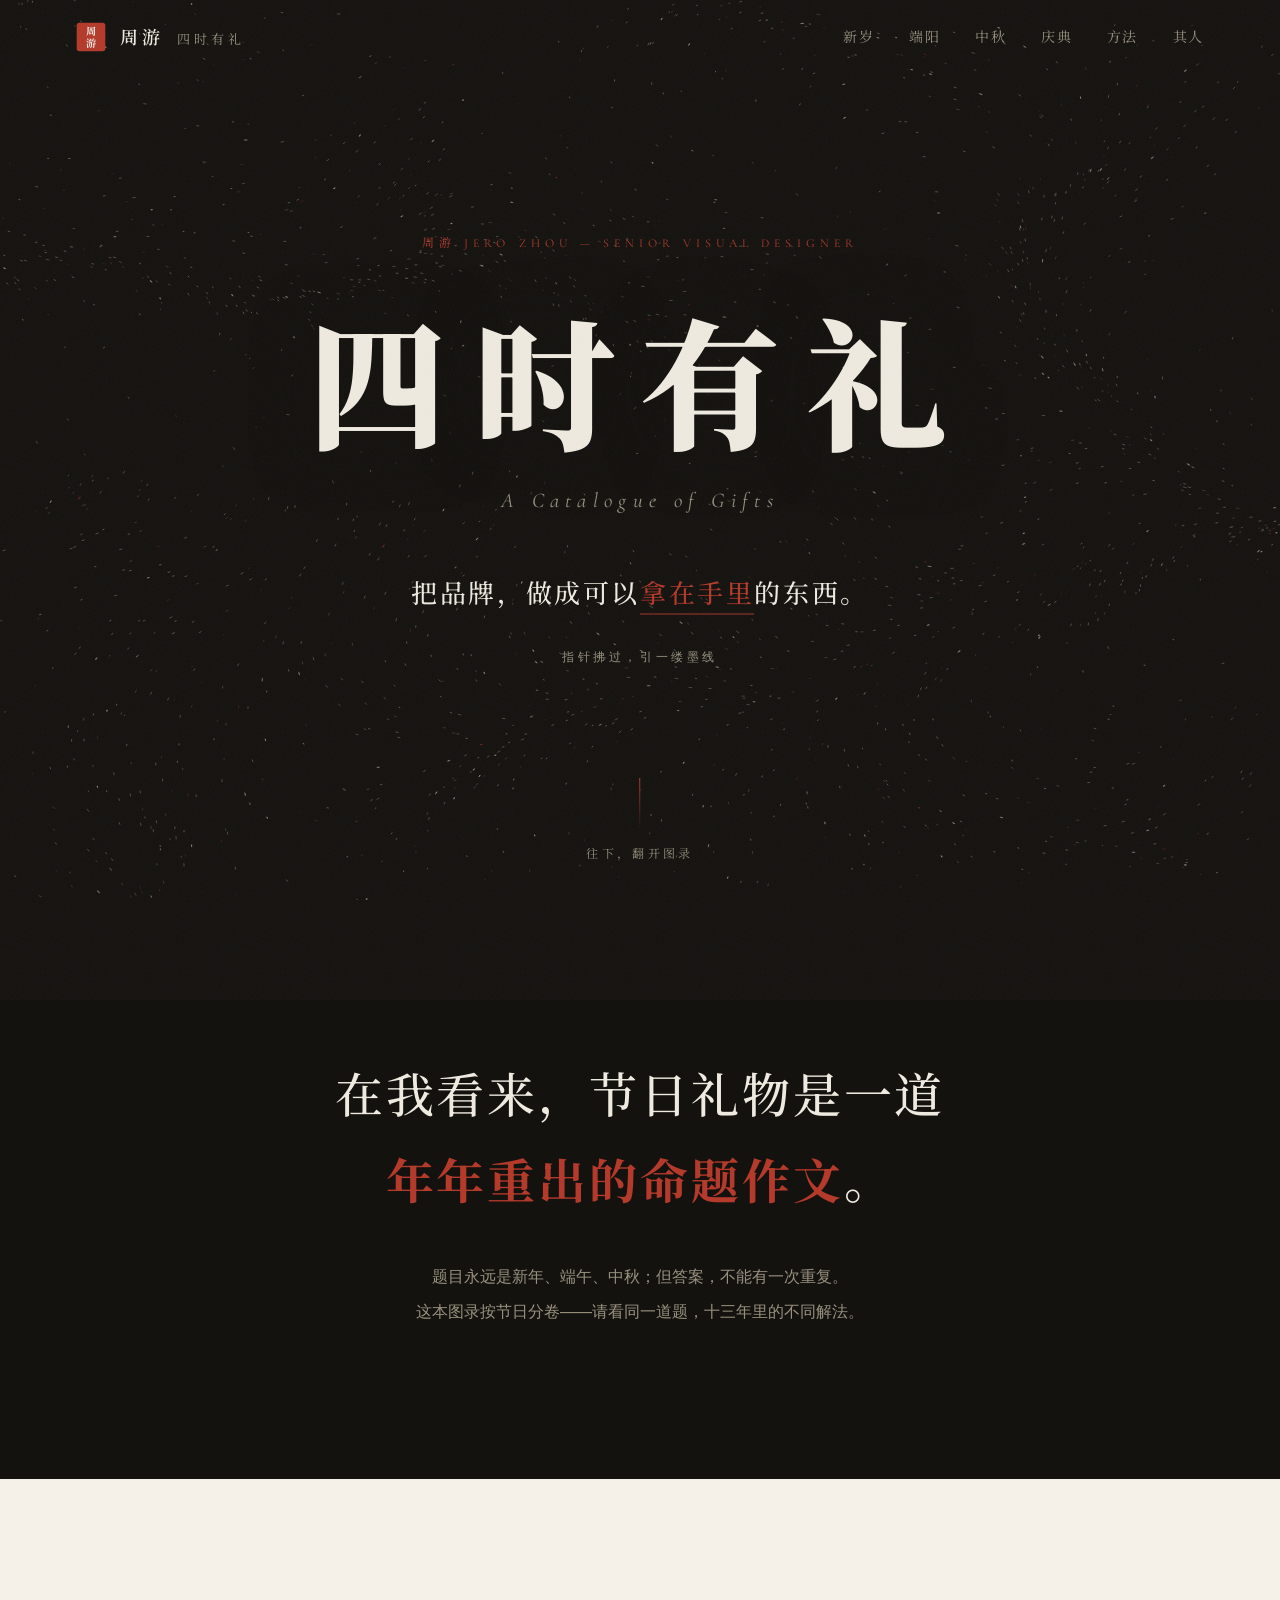
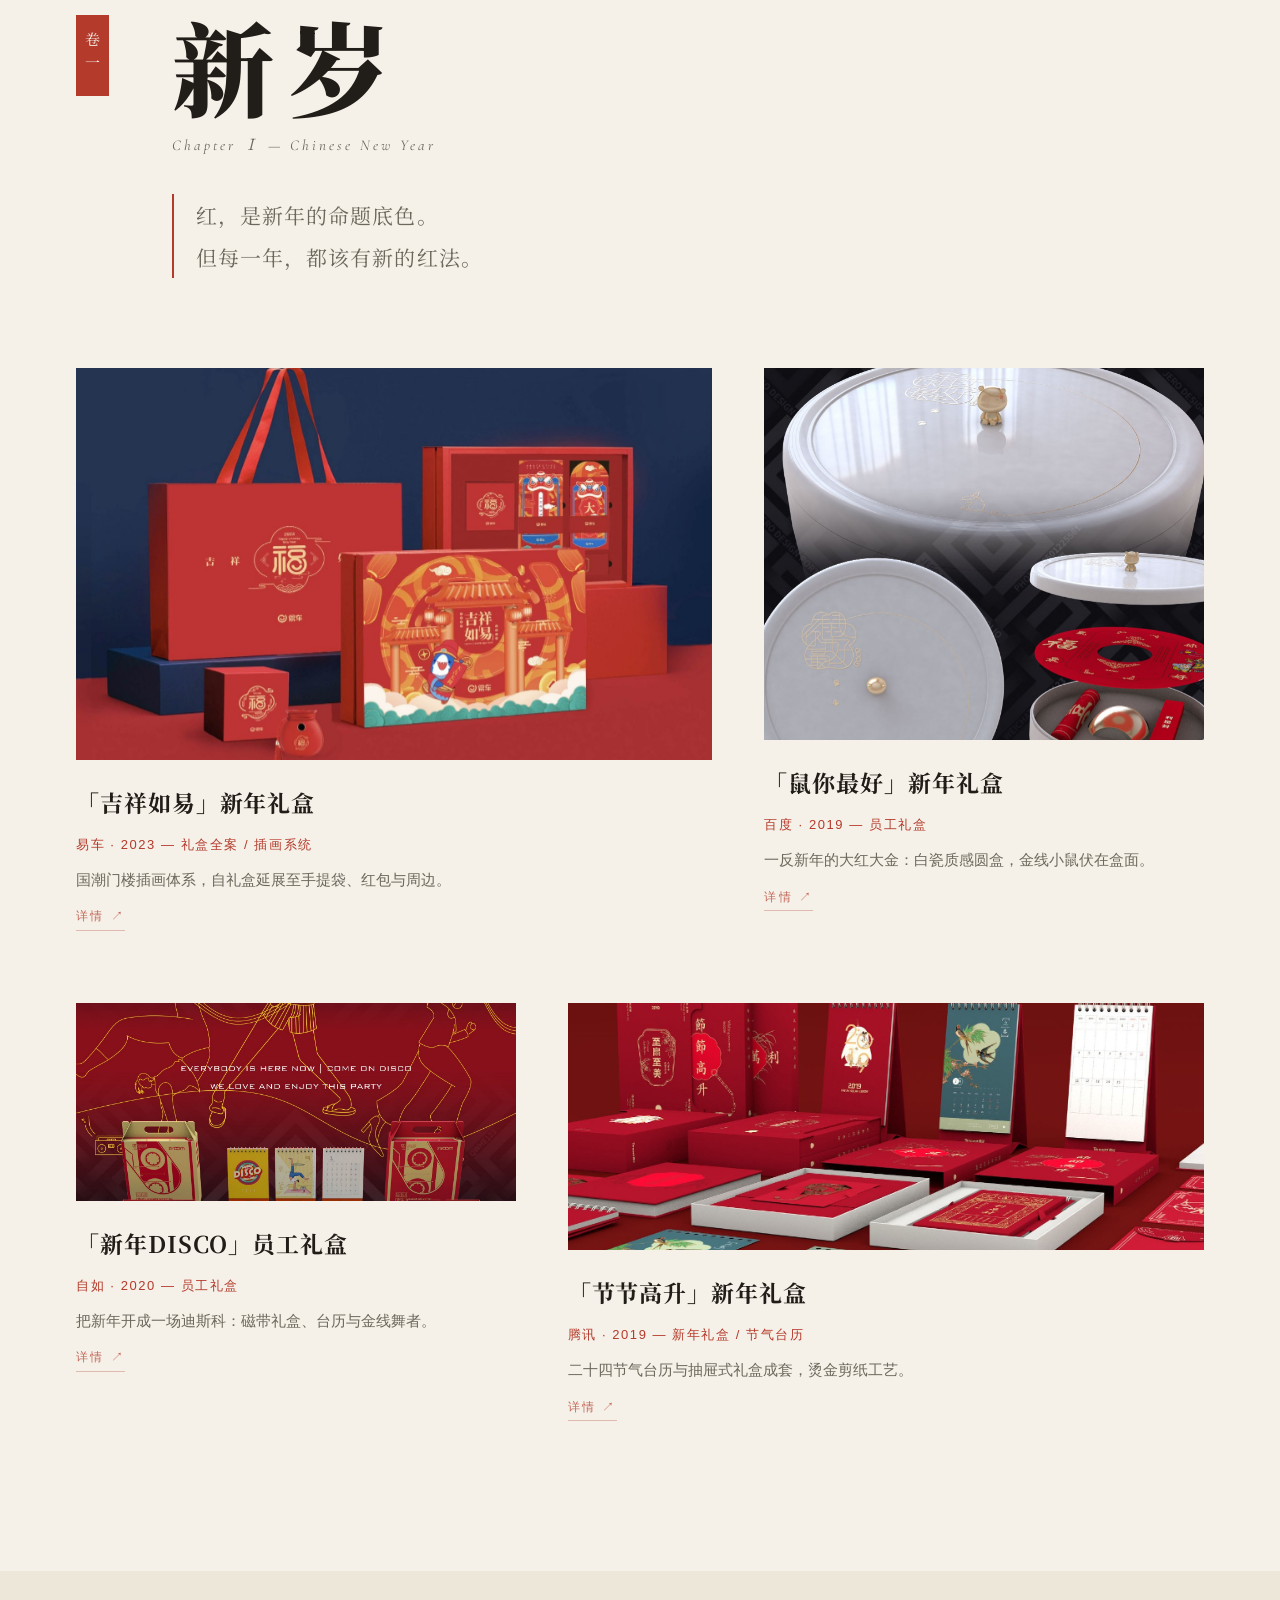
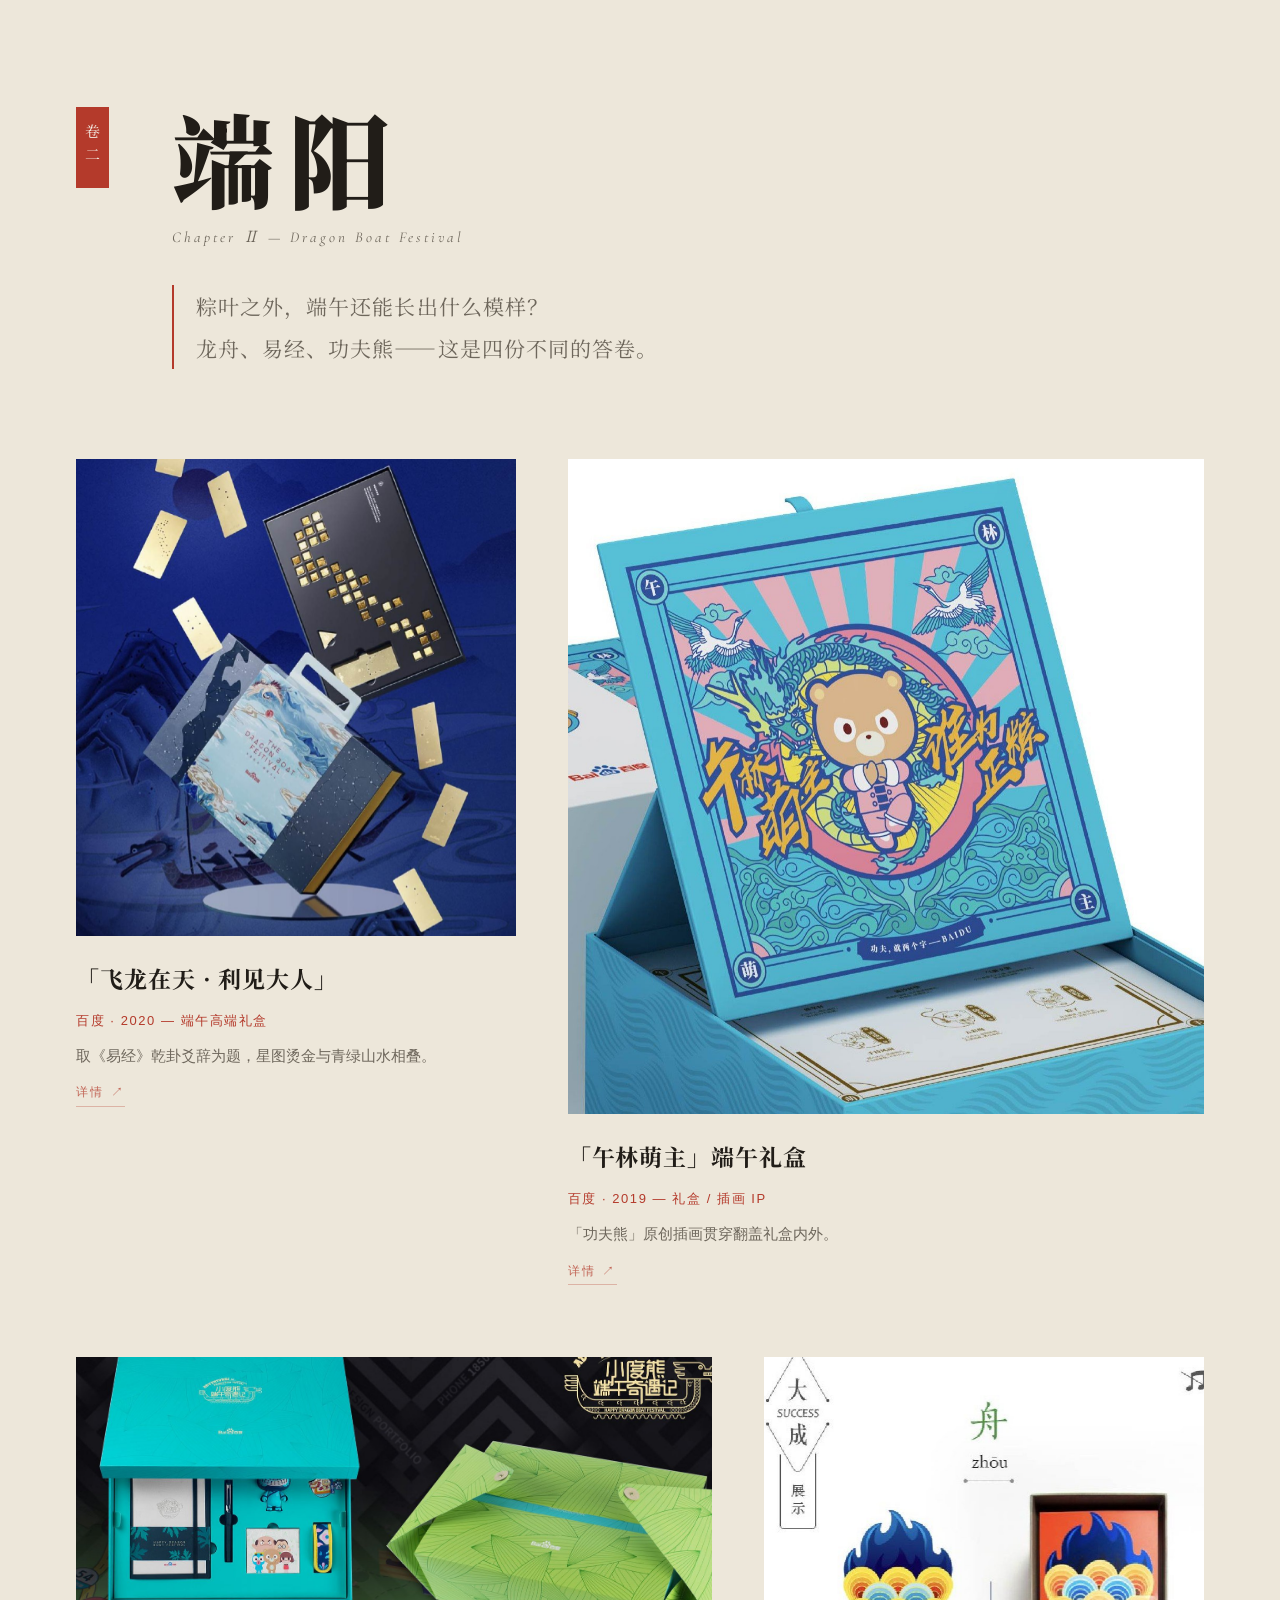
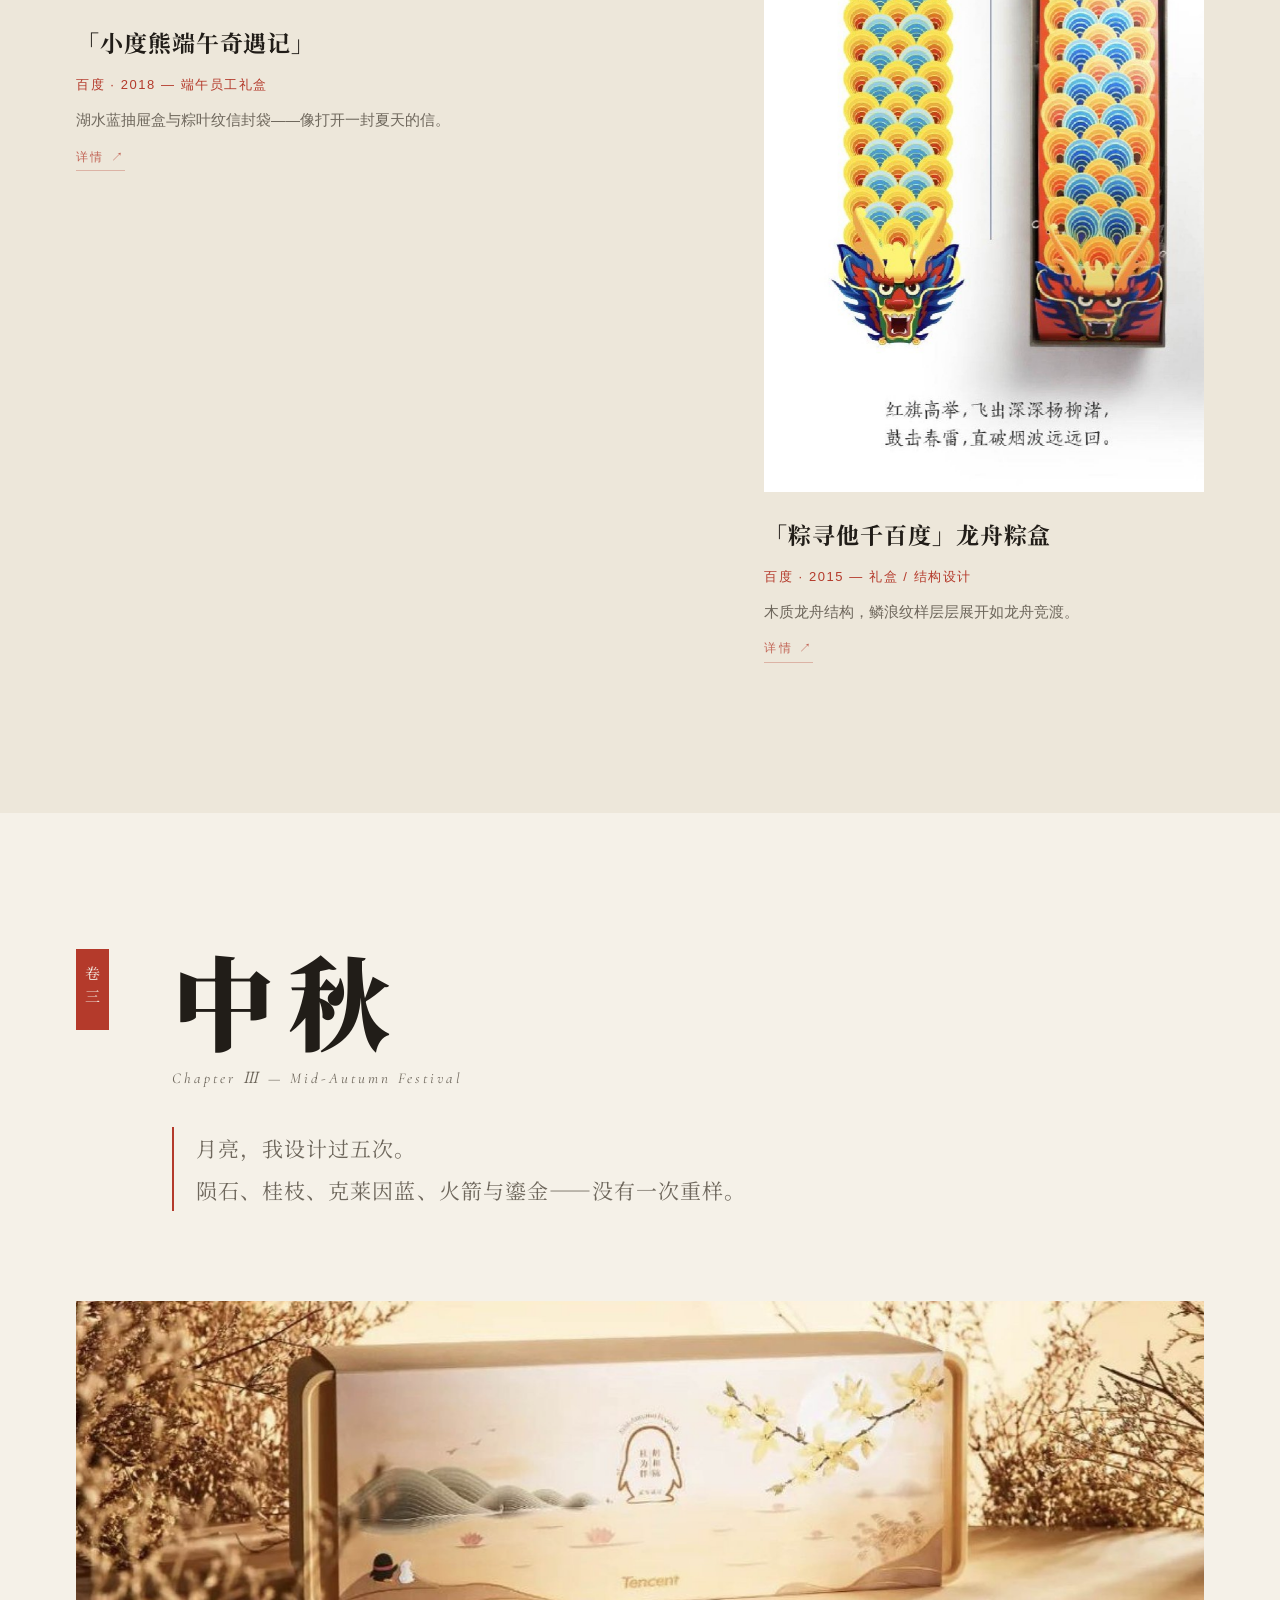
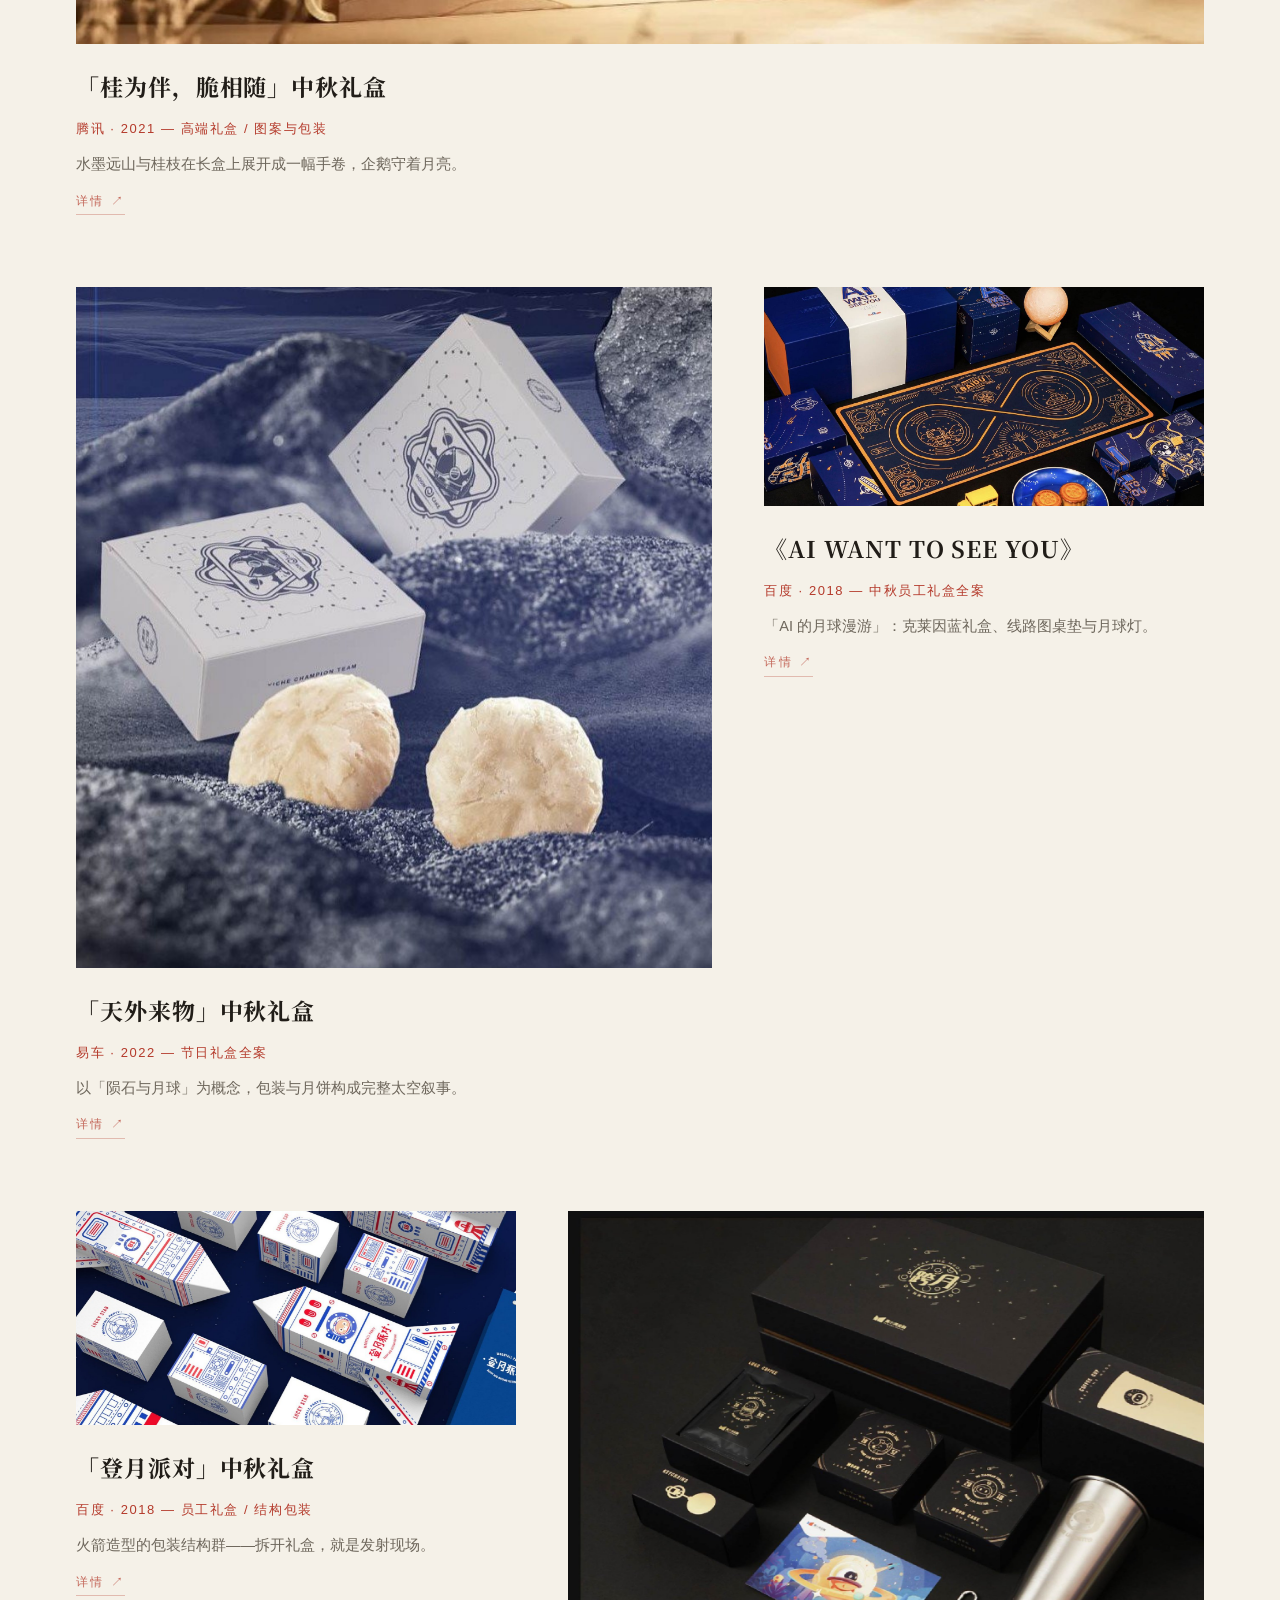
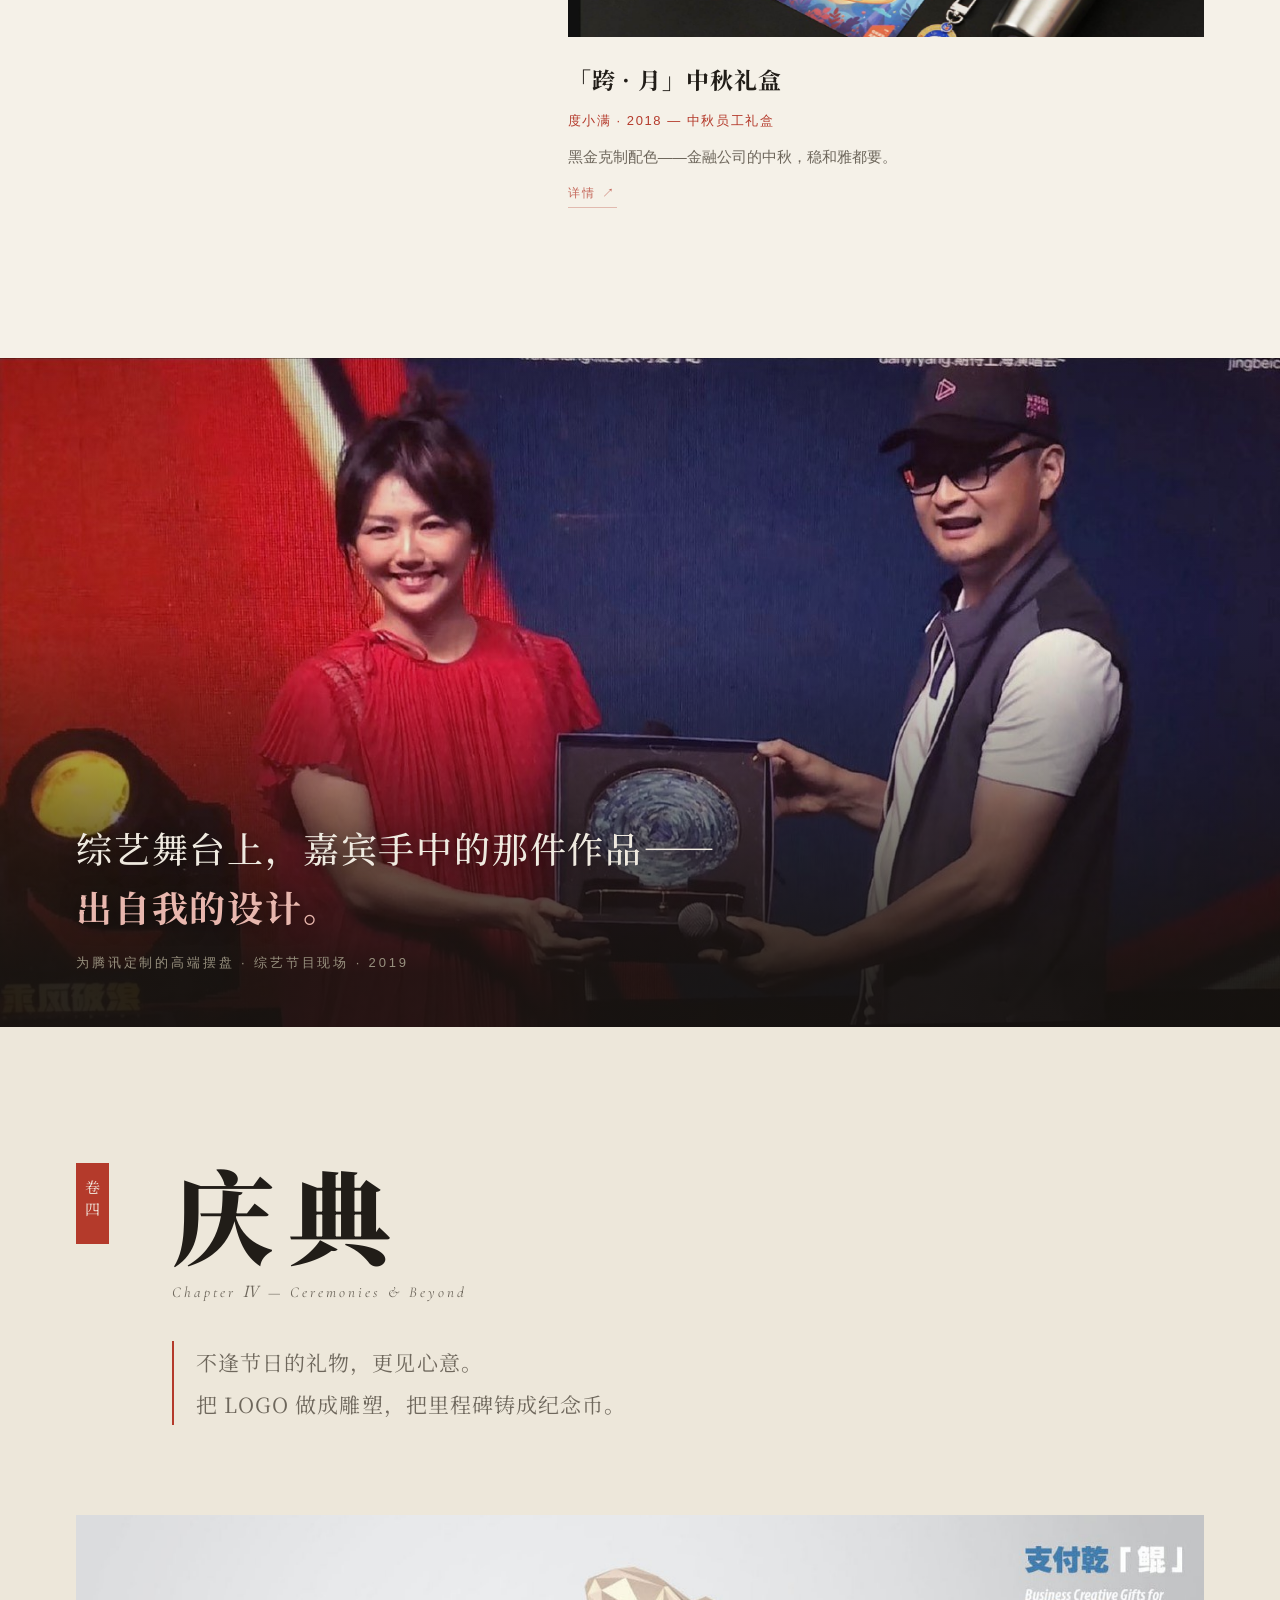
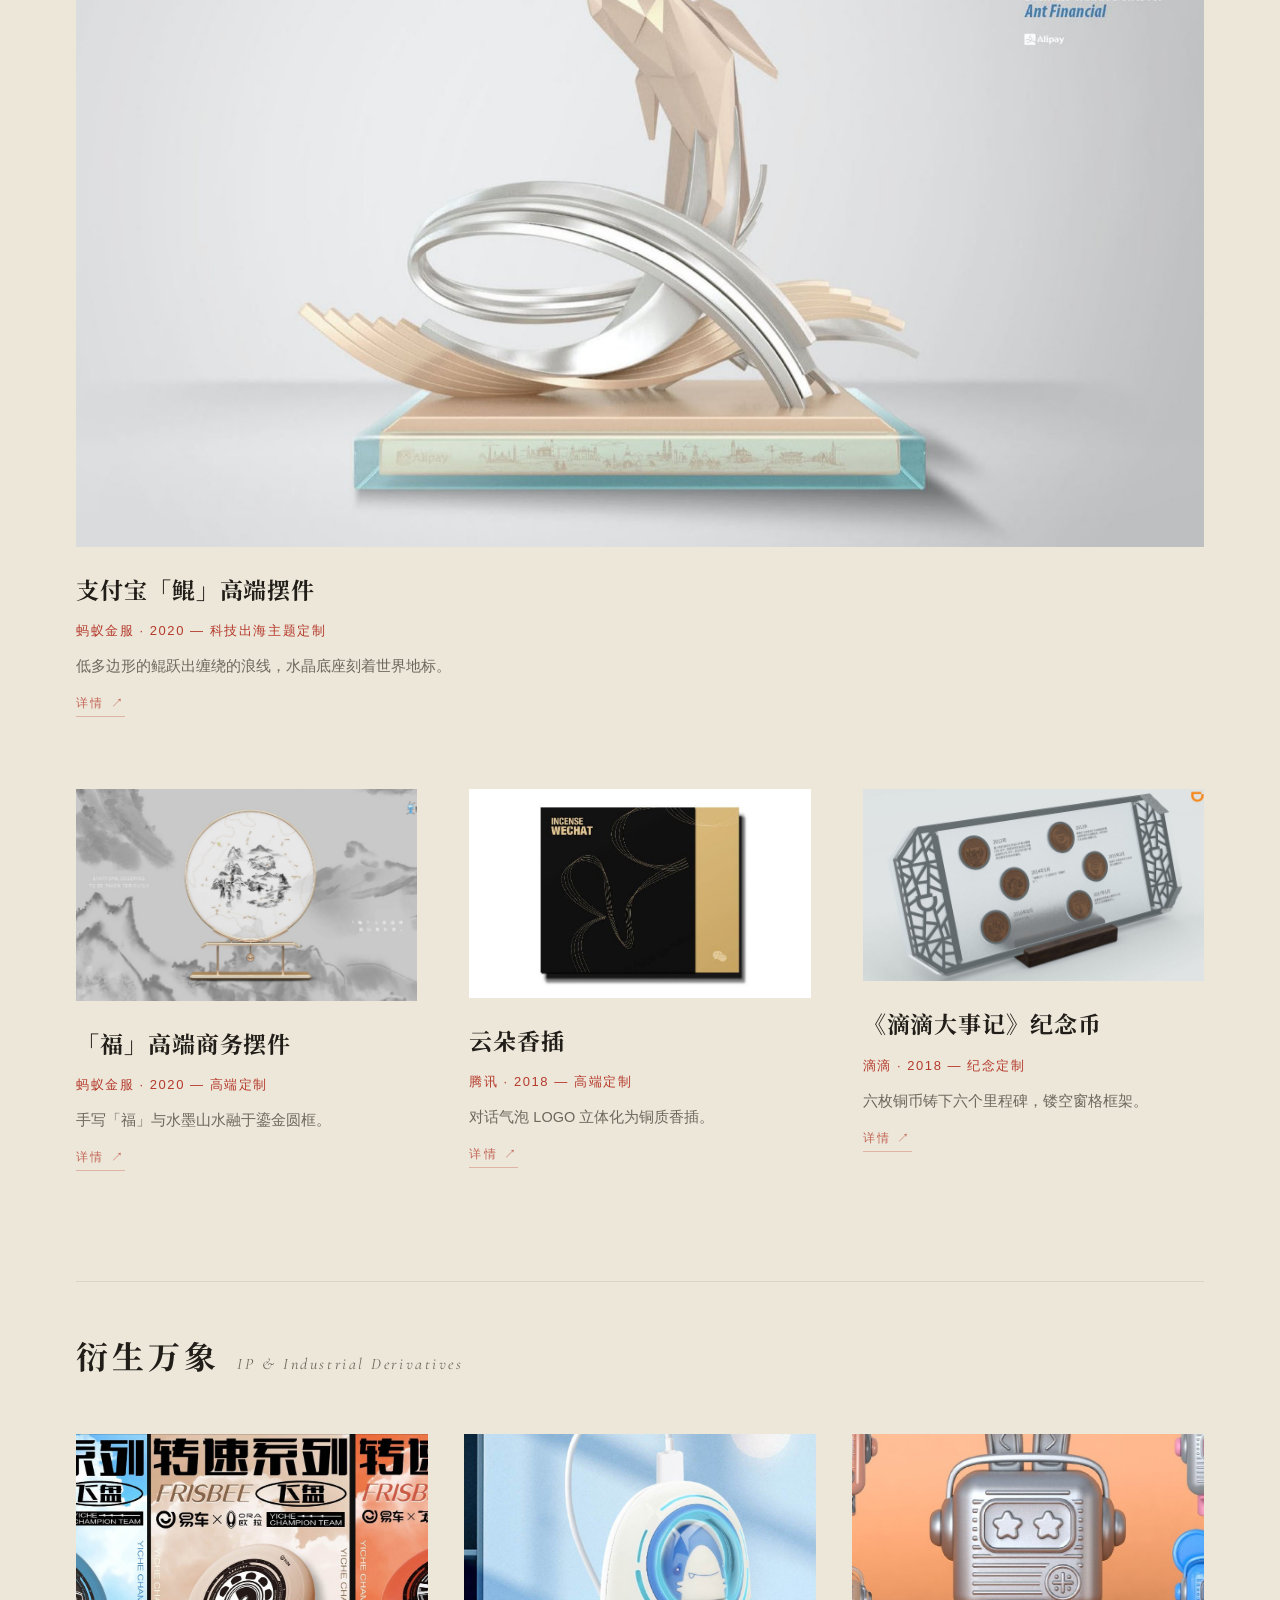
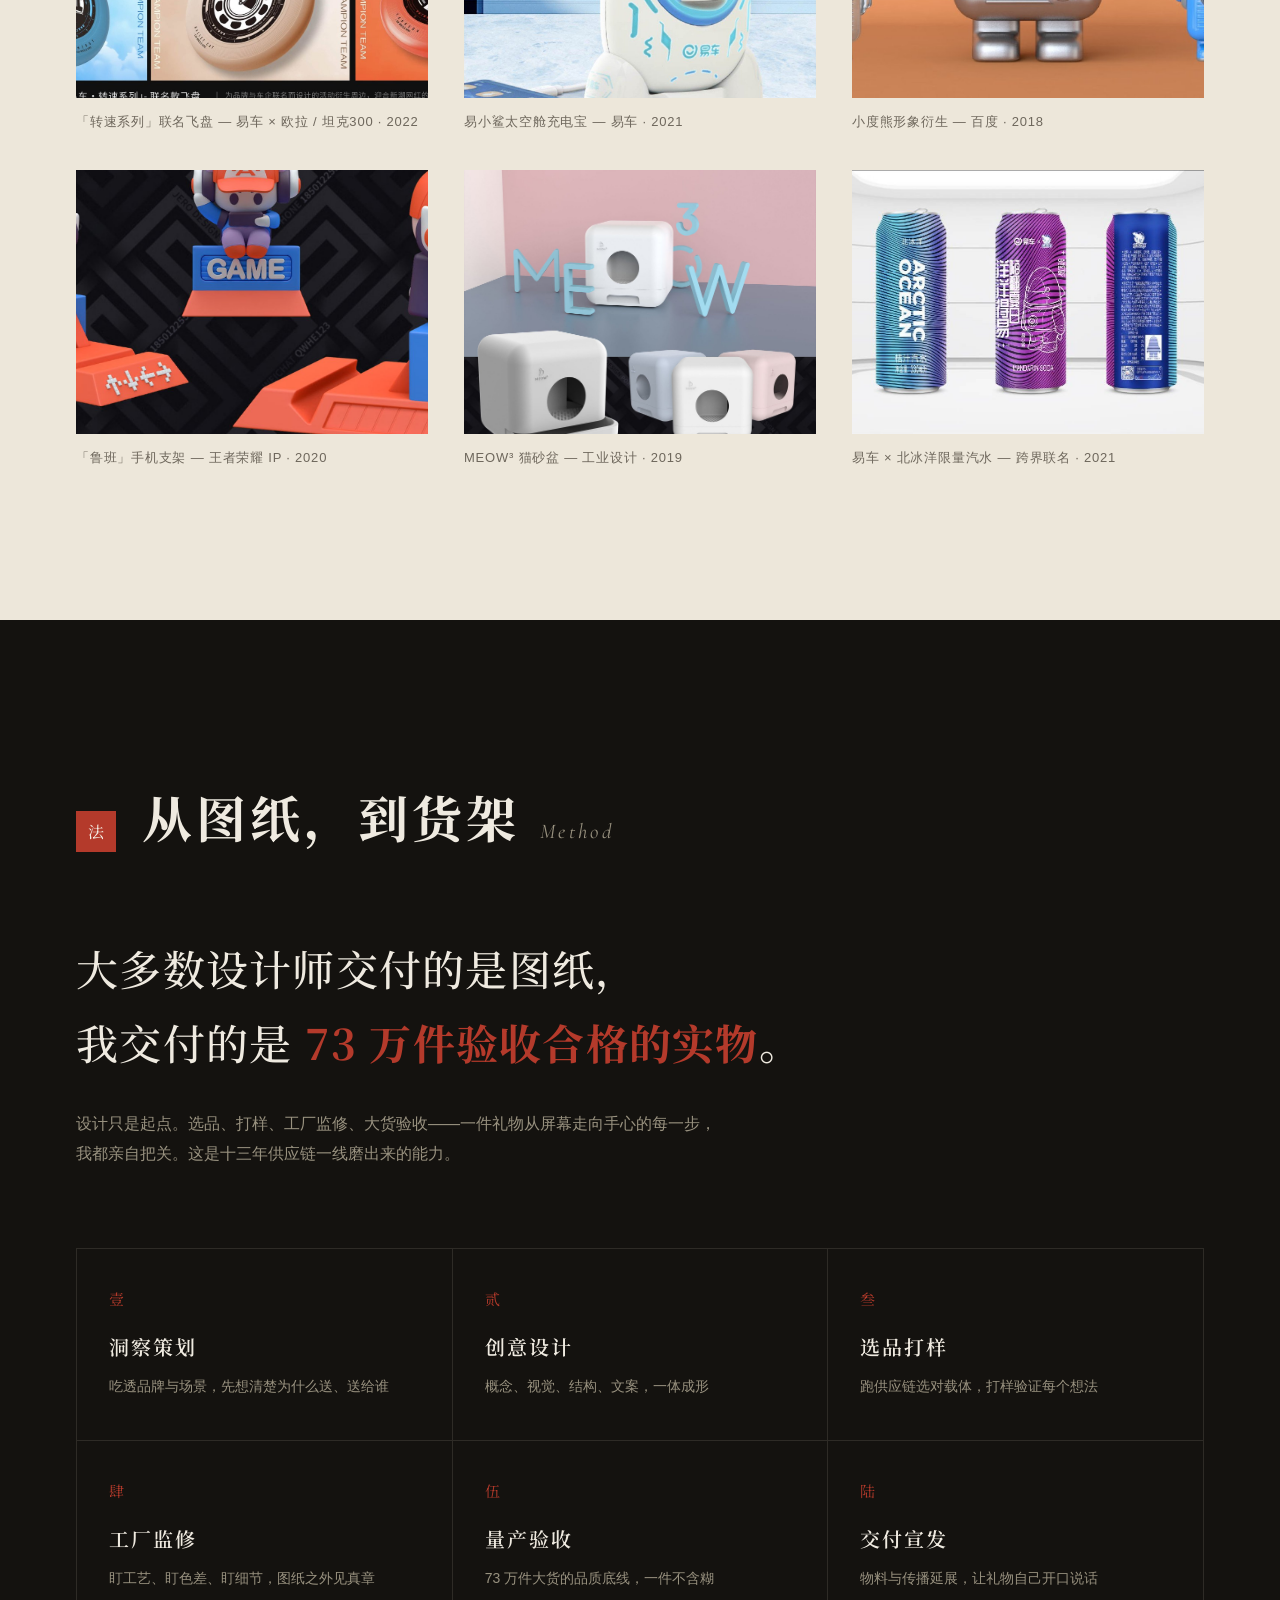
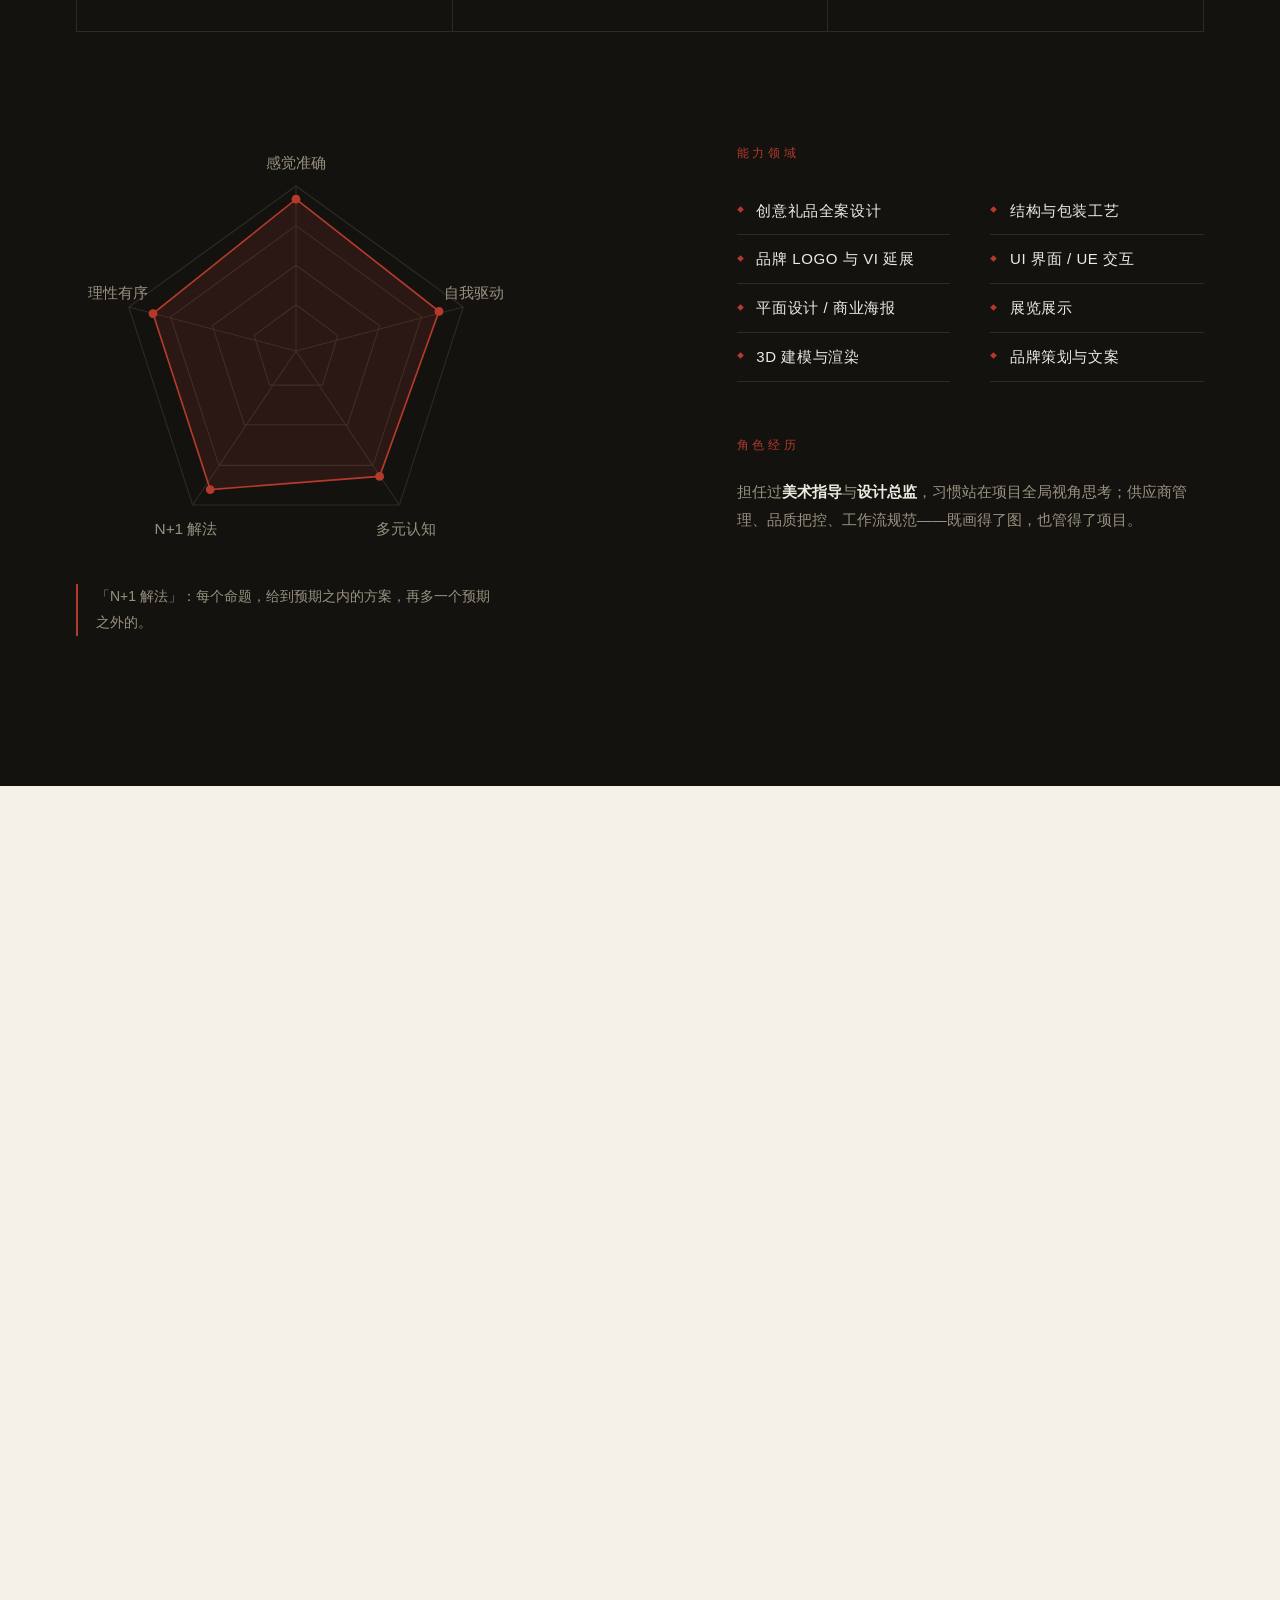
==== commit 6f932028: "首屏重做：撤大名字改「四时有礼」主题字；流体换为墨线流场（值噪声风场+2200条墨丝，指针轻扰） Co-Authored-By: Claude Fable 5 <noreply@anthropic.c" ====
--- a/index.html
+++ b/index.html
@@ -38,10 +38,11 @@
 <section class="xu ink" id="top">
   <canvas class="ink-canvas" aria-hidden="true"></canvas>
   <div class="xu-center">
-    <p class="xu-eyebrow reveal">A CATALOGUE OF GIFTS — SENIOR VISUAL DESIGNER</p>
-    <h1 class="xu-name reveal d1">周游</h1>
-    <p class="xu-manifesto reveal d2">把品牌，做成可以<em>拿在手里</em>的东西。</p>
-    <p class="xu-hint reveal d3">移动指针，墨自会晕开</p>
+    <p class="xu-eyebrow reveal">周游 JERO ZHOU — SENIOR VISUAL DESIGNER</p>
+    <h1 class="xu-name reveal d1">四时有礼</h1>
+    <p class="xu-en reveal d2">A Catalogue of Gifts</p>
+    <p class="xu-manifesto reveal d3">把品牌，做成可以<em>拿在手里</em>的东西。</p>
+    <p class="xu-hint reveal d4">指针拂过，引一缕墨线</p>
   </div>
   <div class="xu-scroll" aria-hidden="true"><span></span>往下，翻开图录</div>
 </section>
--- a/style.css
+++ b/style.css
@@ -146,13 +146,19 @@
 }
 .xu-name {
   font-family: var(--serif); font-weight: 900;
-  font-size: clamp(120px, 22vw, 300px); line-height: 1; letter-spacing: 0.08em;
-  text-shadow: 0 0 80px rgba(20,18,15,0.6);
+  font-size: clamp(64px, 11vw, 150px); line-height: 1.15; letter-spacing: 0.18em;
+  text-shadow: 0 0 60px rgba(20,18,15,0.7);
+}
+.xu-en {
+  margin-top: 22px;
+  font-family: var(--serif-en); font-style: italic;
+  font-size: clamp(15px, 1.8vw, 21px); letter-spacing: 0.3em;
+  color: var(--ink-dim);
 }
 .xu-manifesto {
-  margin-top: 44px;
+  margin-top: 48px;
   font-family: var(--serif); font-weight: 500;
-  font-size: clamp(19px, 2.6vw, 30px); line-height: 1.8; letter-spacing: 0.08em;
+  font-size: clamp(17px, 2.2vw, 26px); line-height: 1.8; letter-spacing: 0.1em;
 }
 .xu-manifesto em {
   font-style: normal; color: var(--cinnabar);
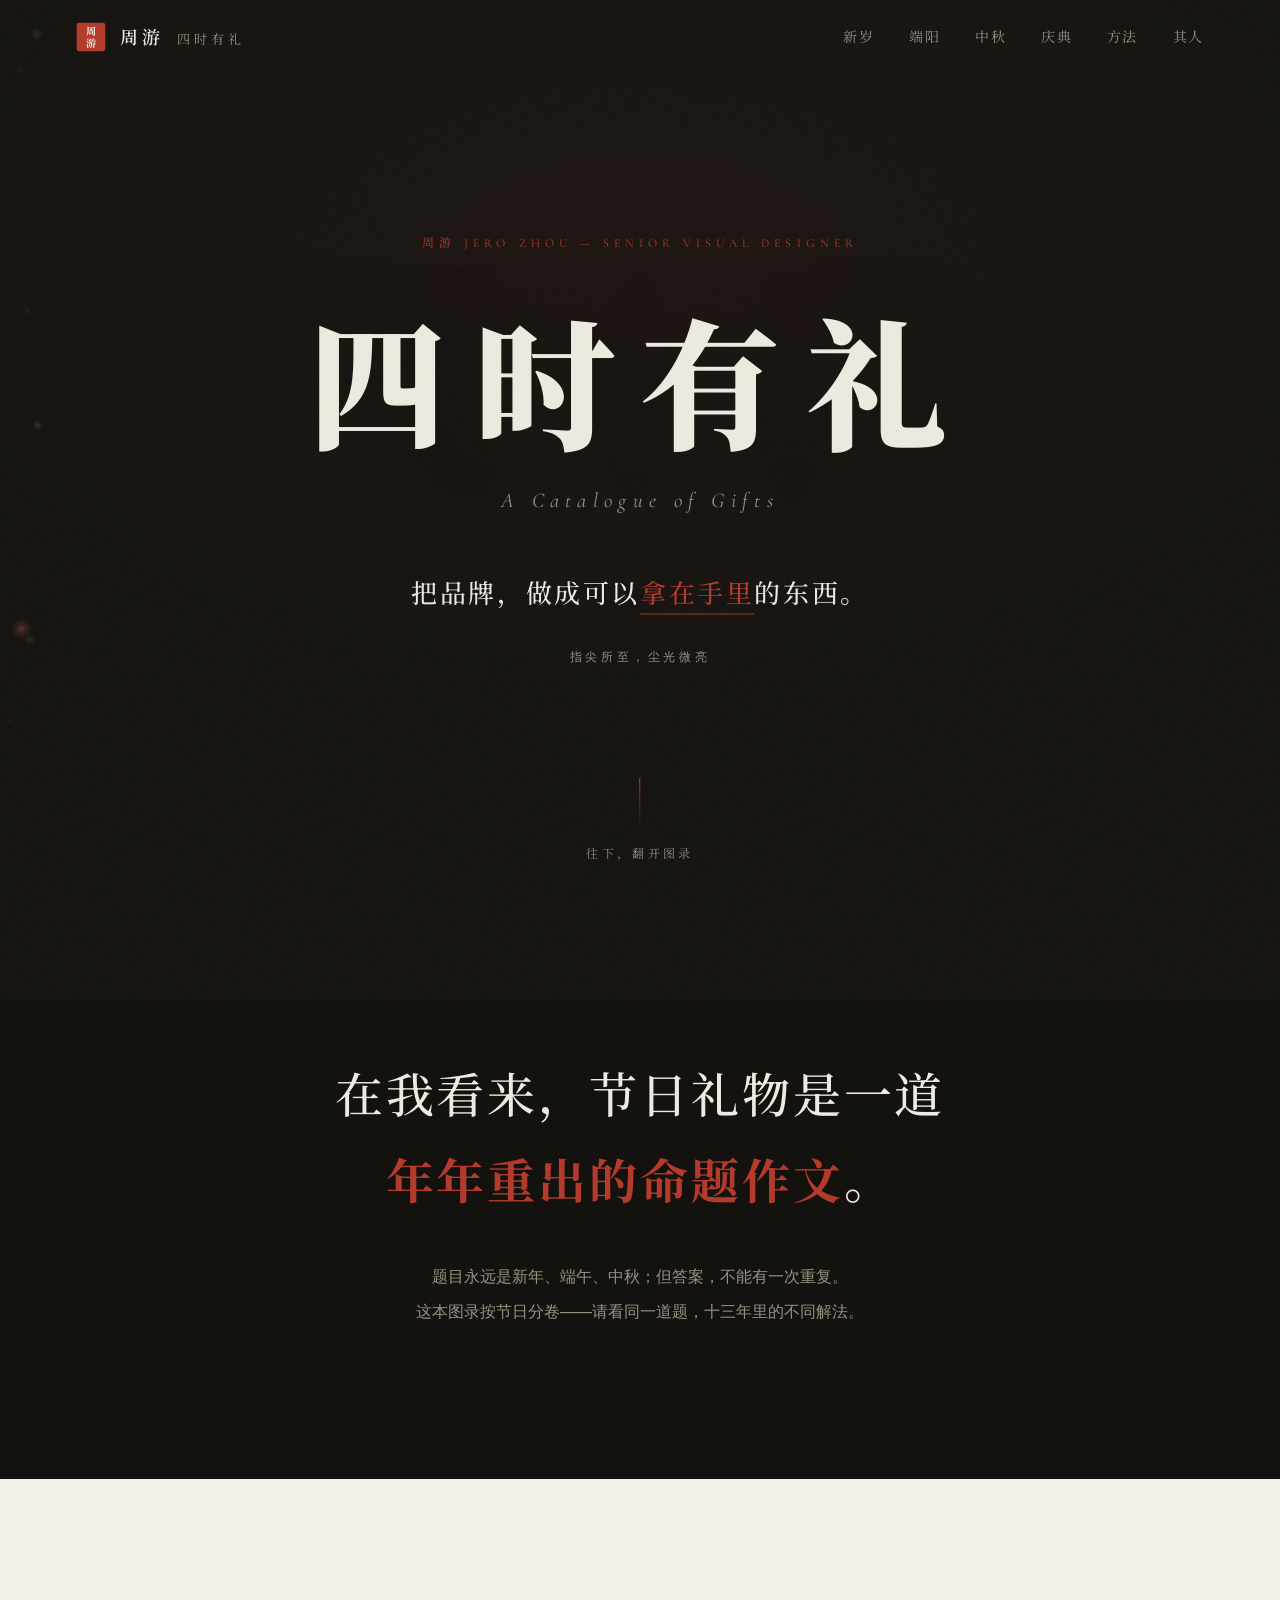
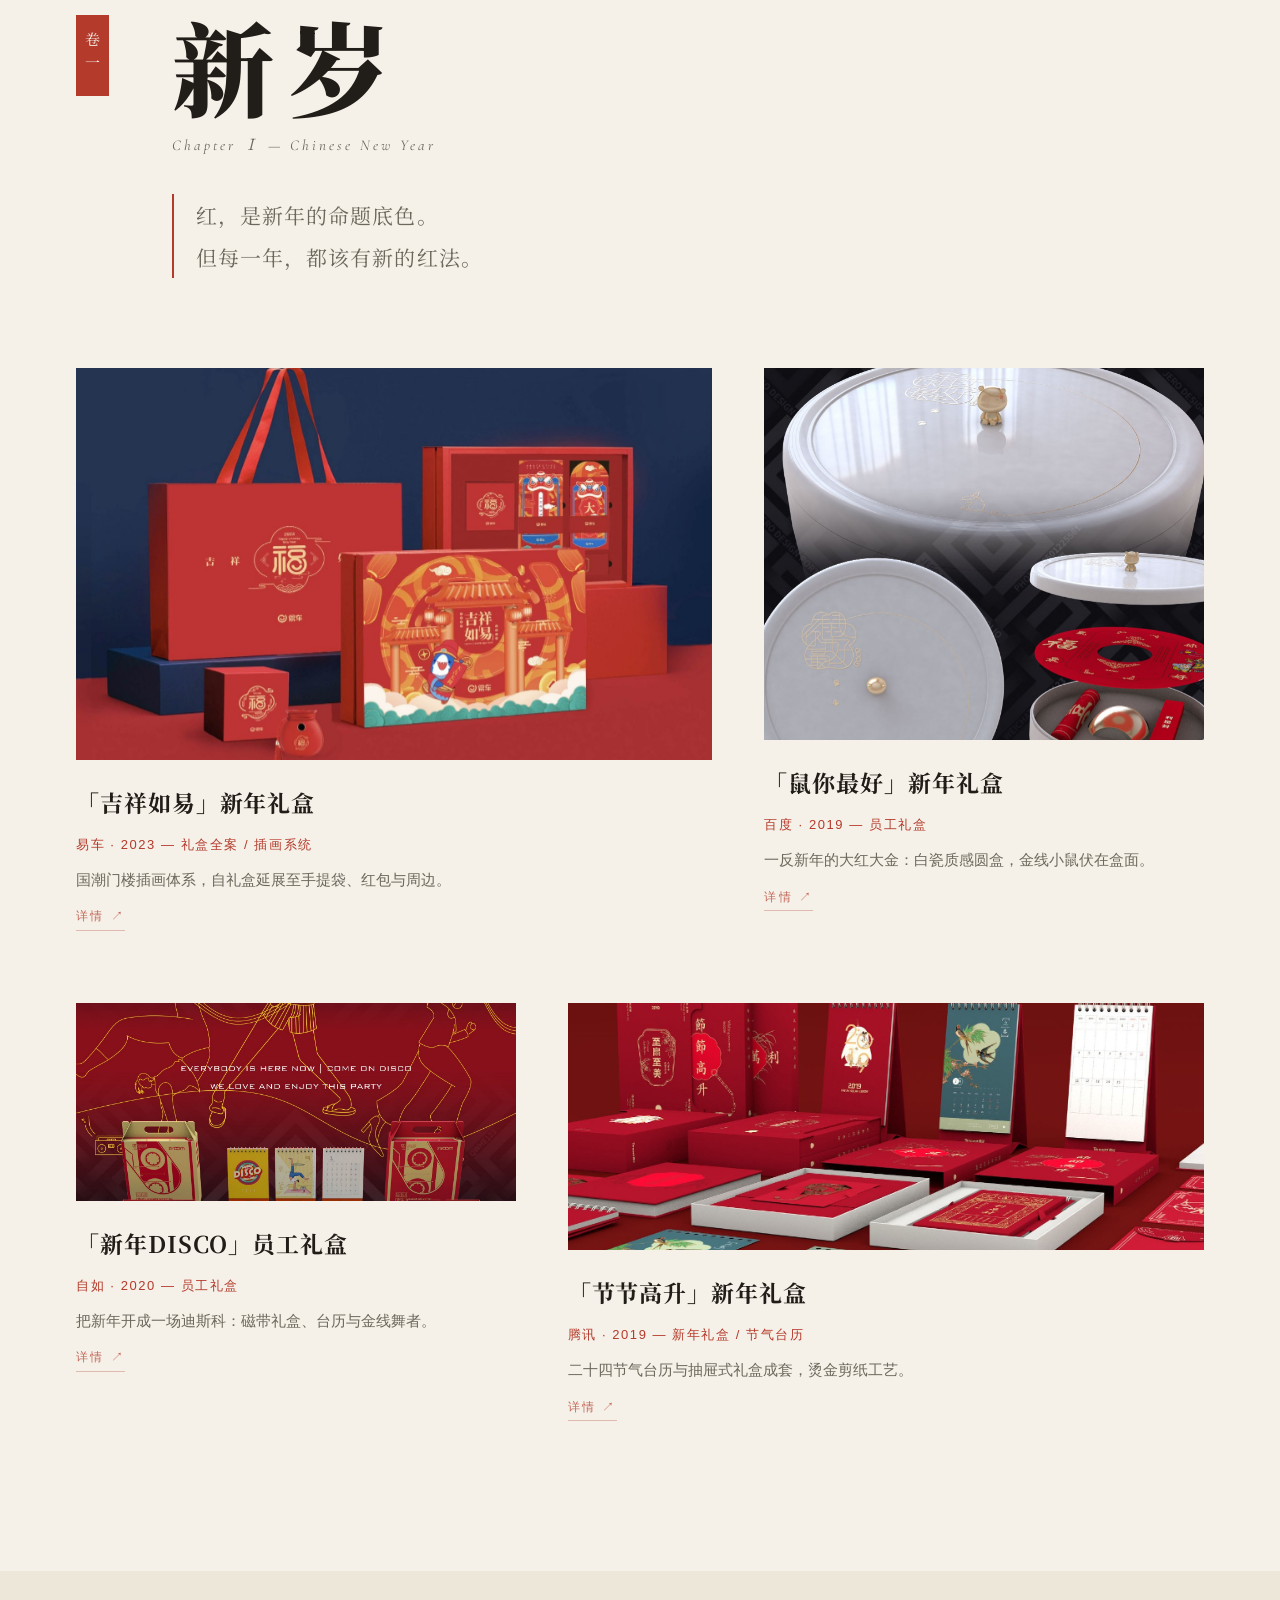
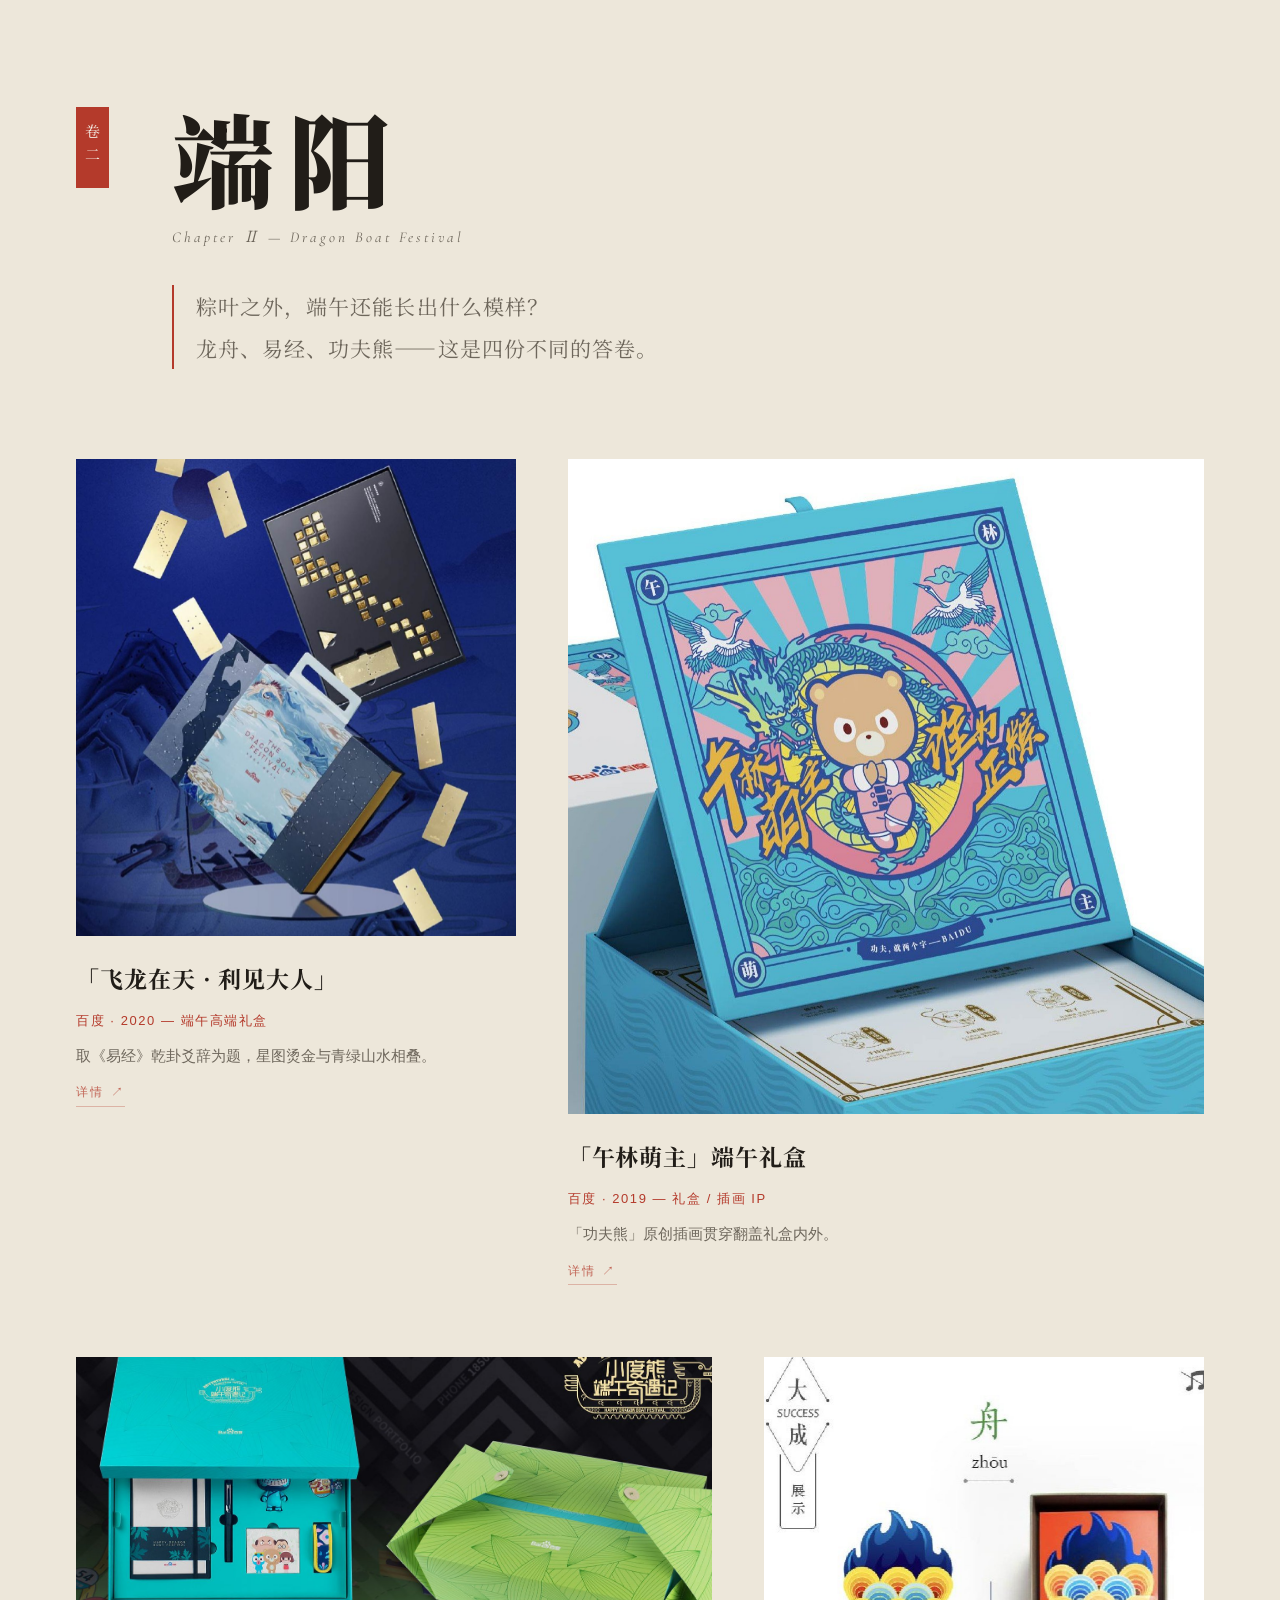
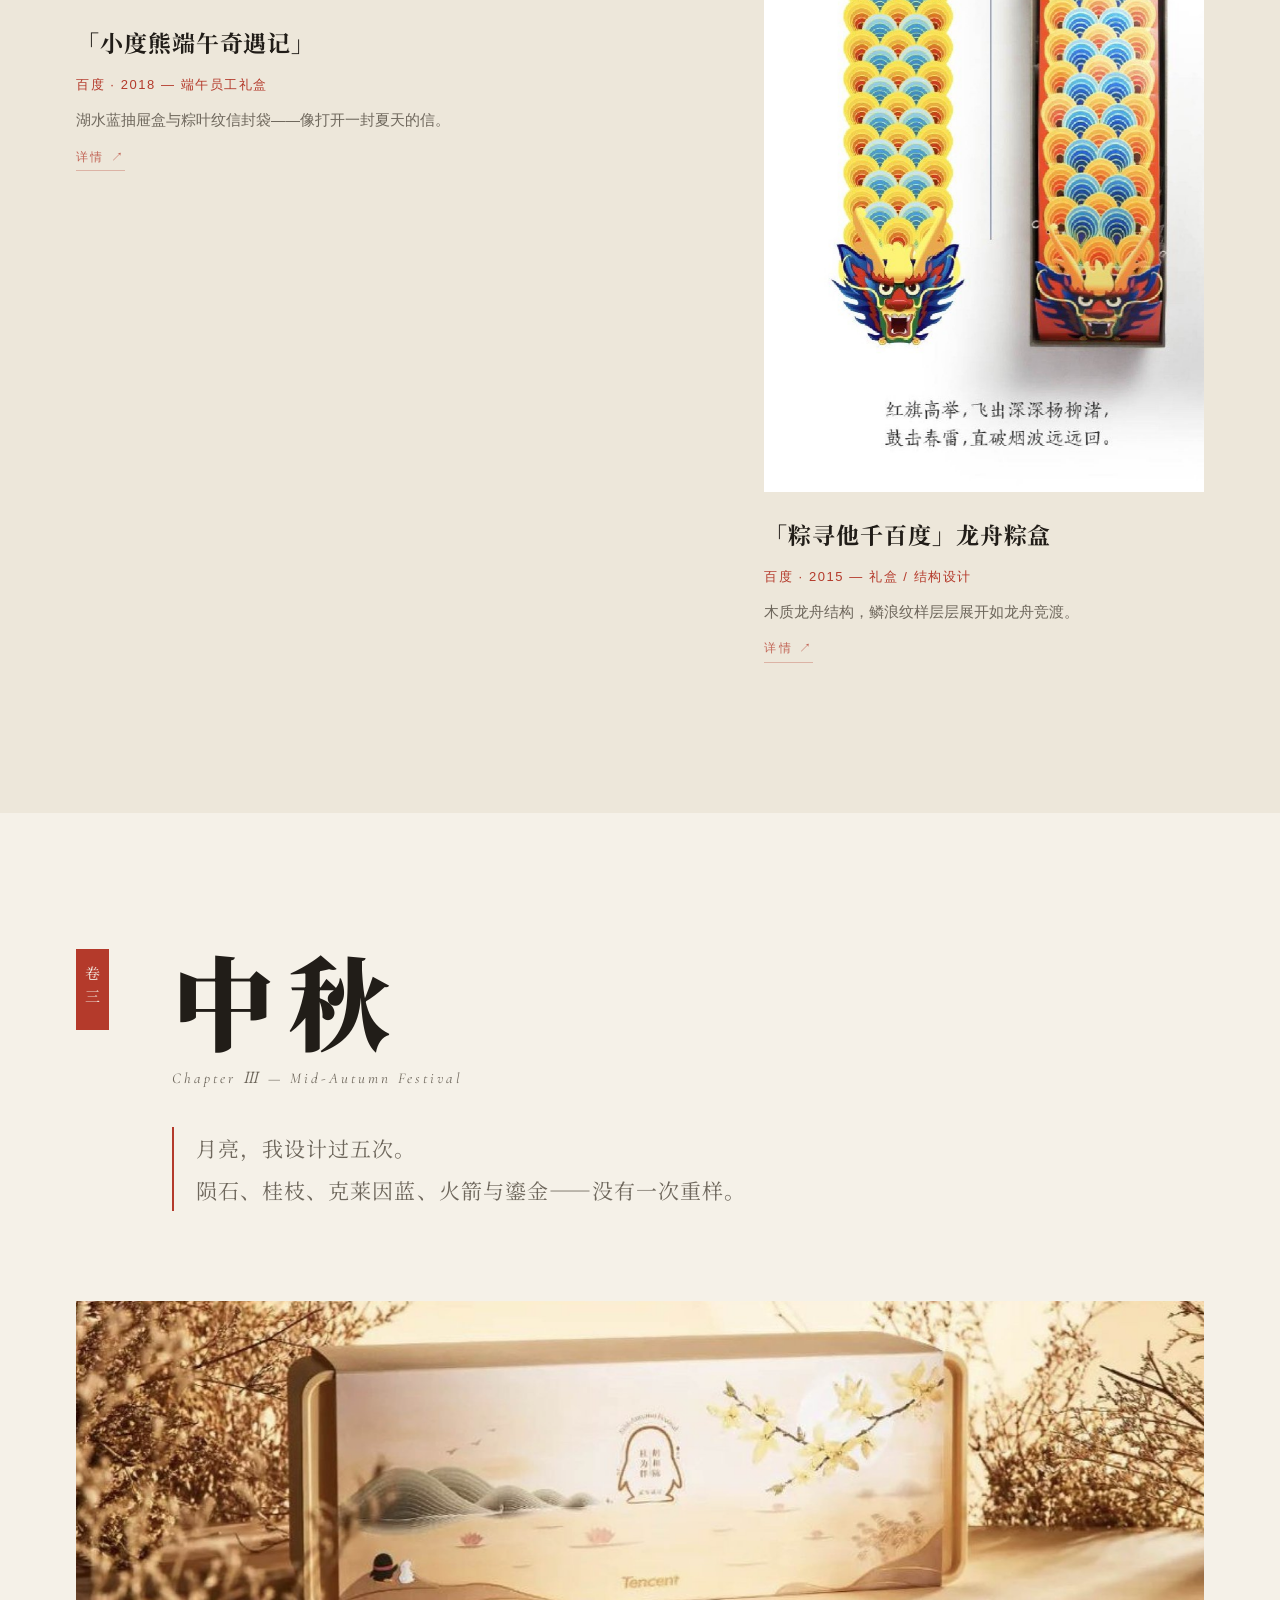
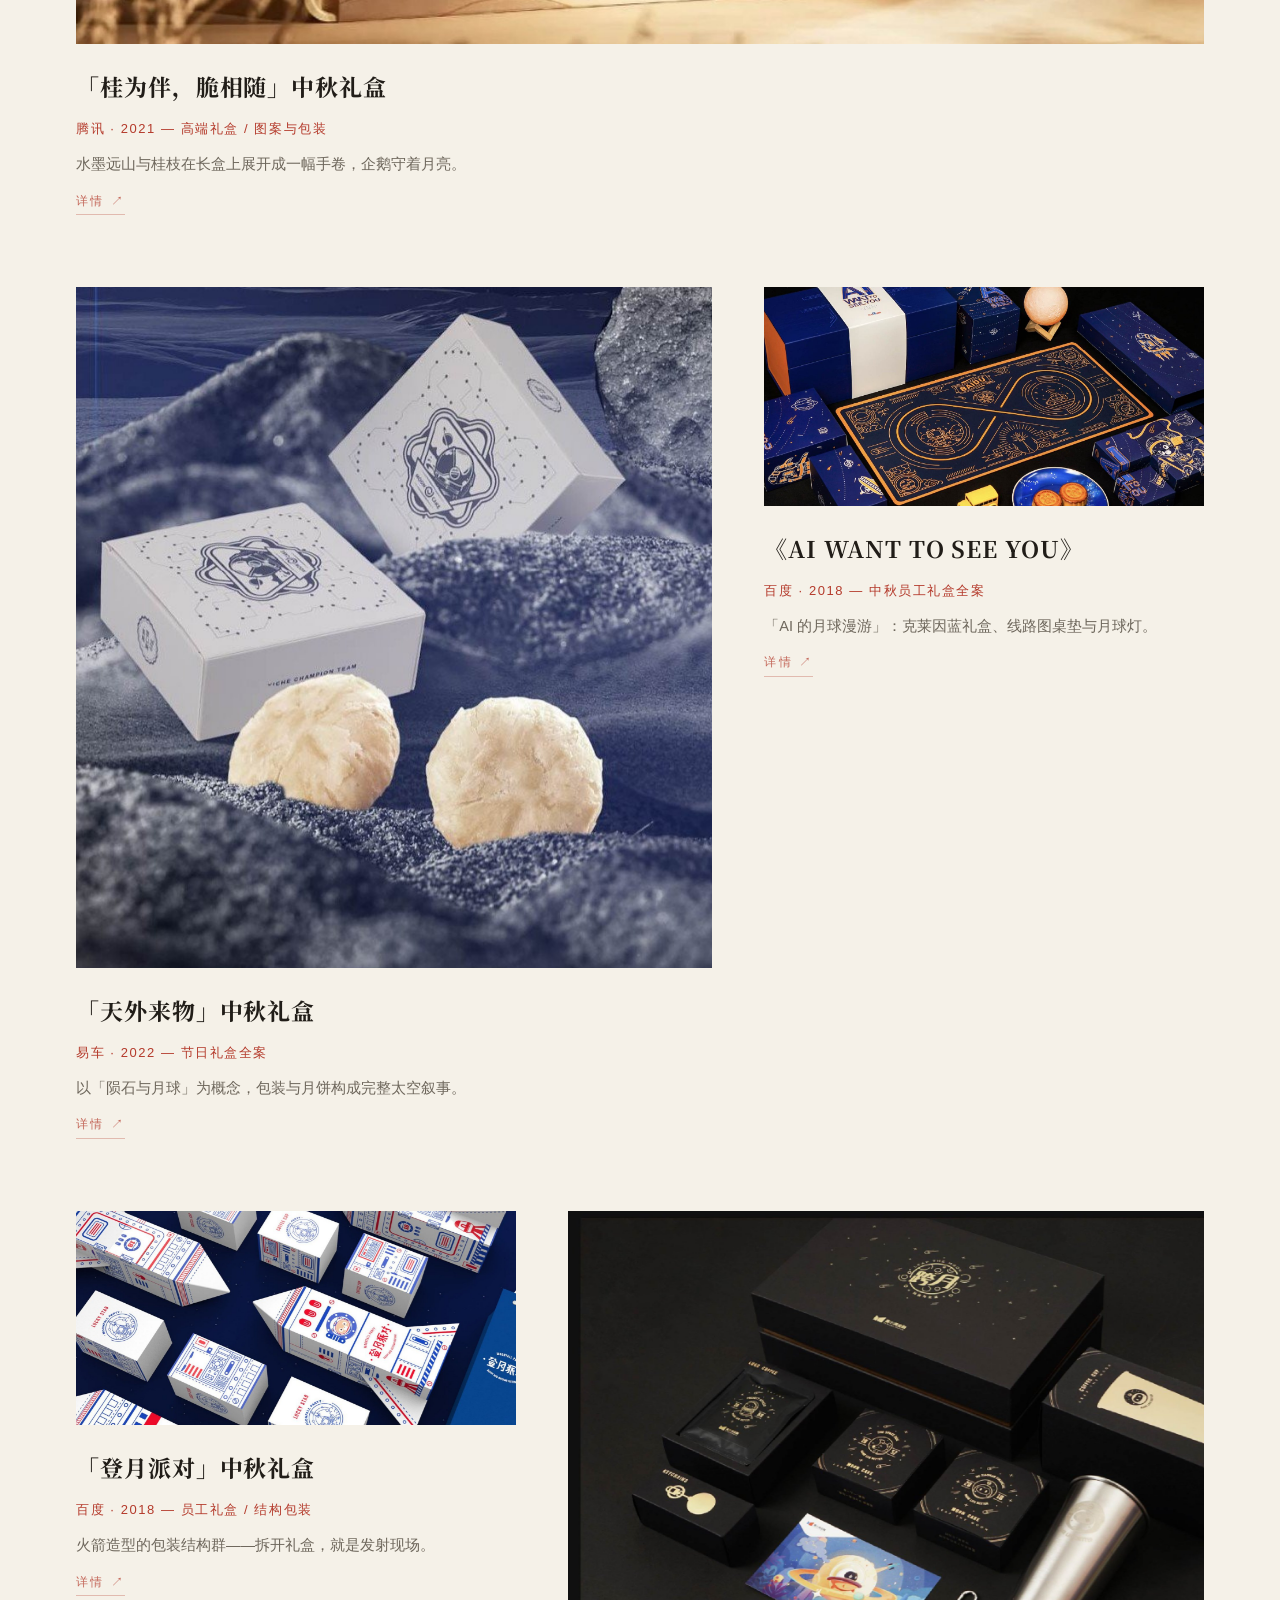
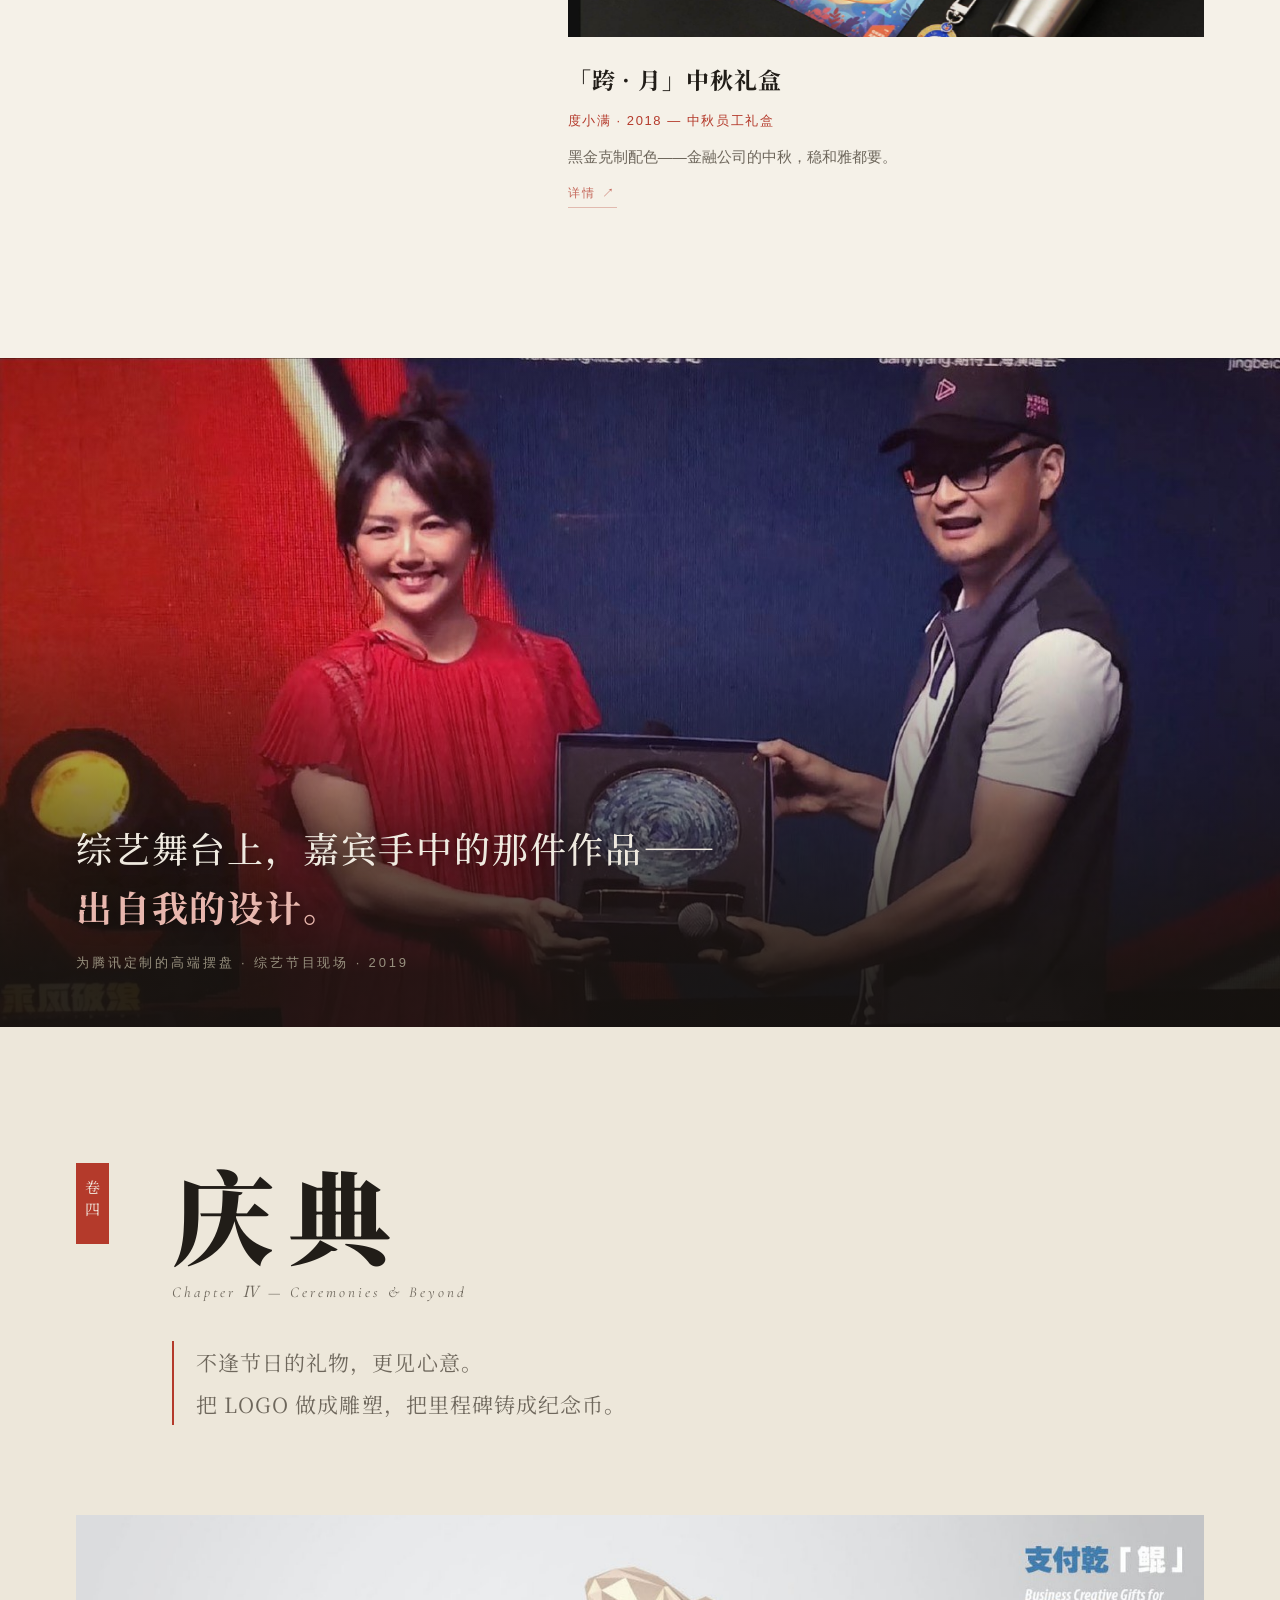
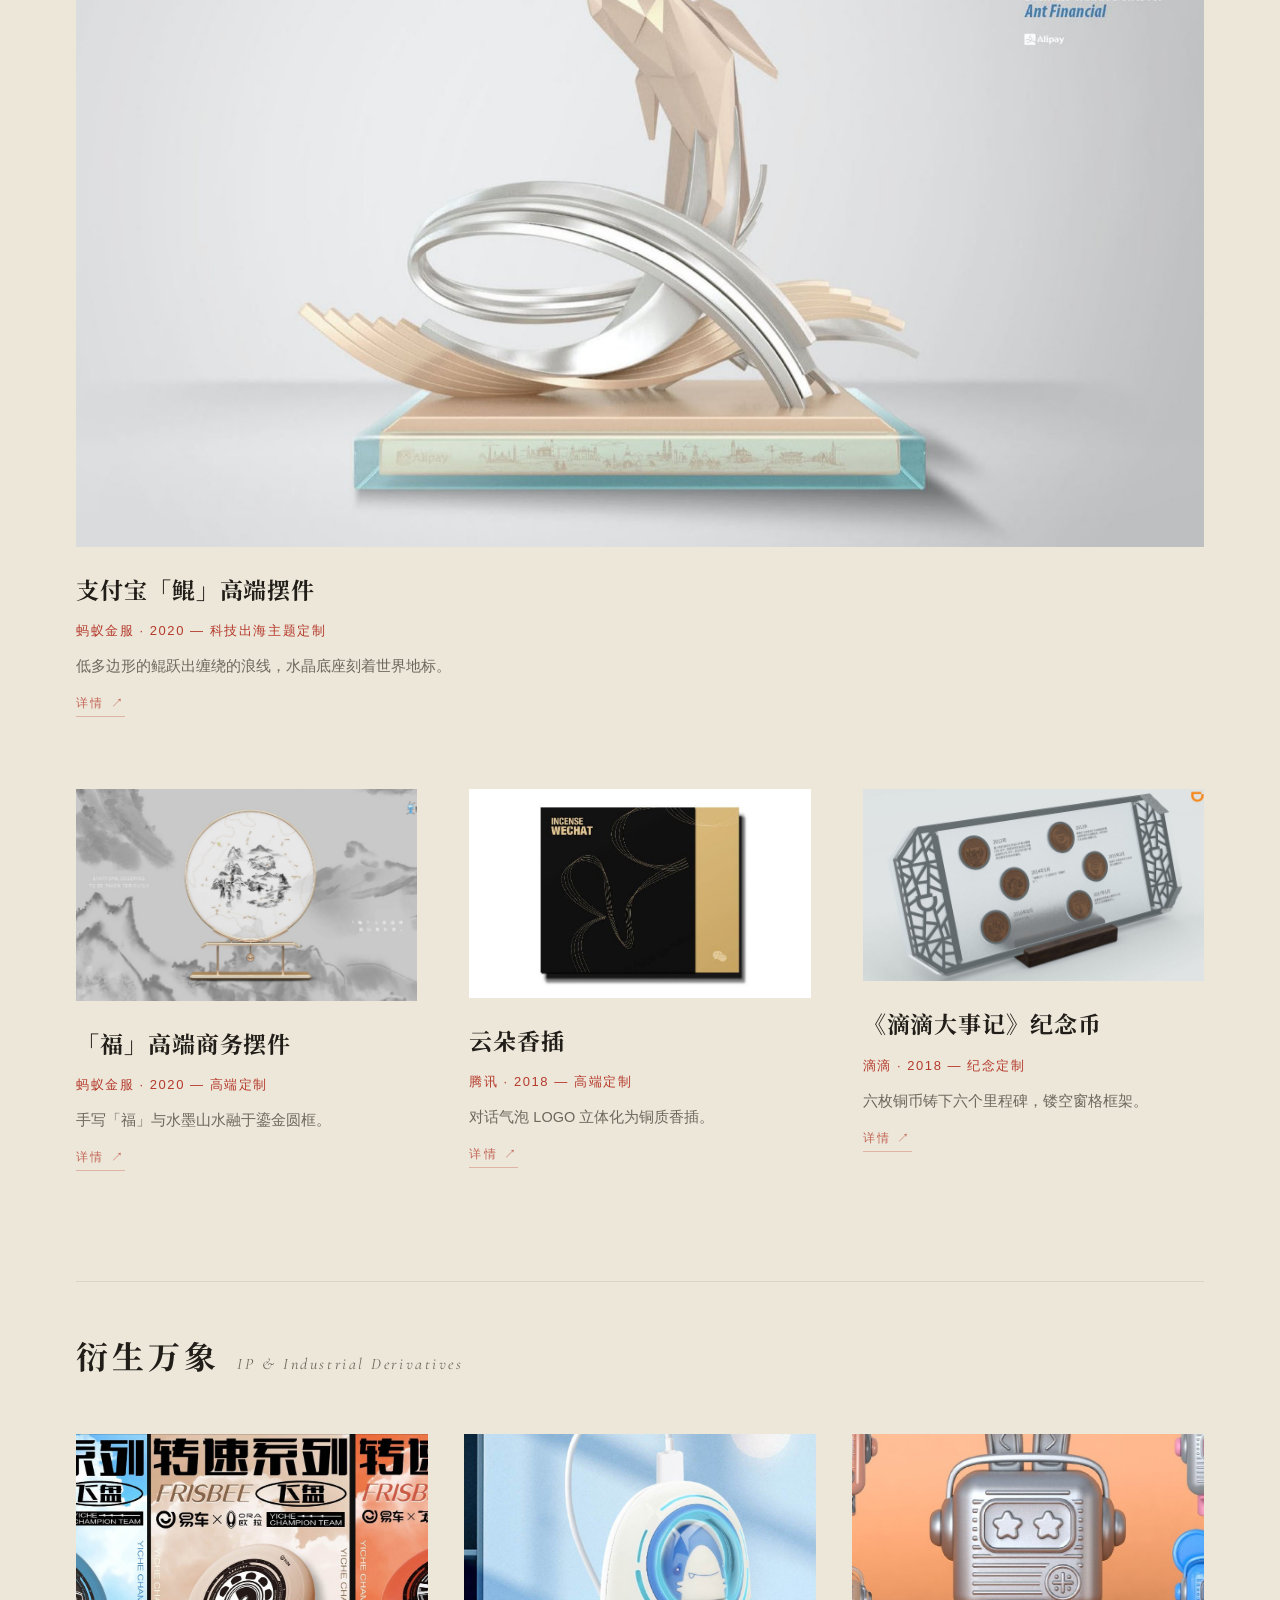
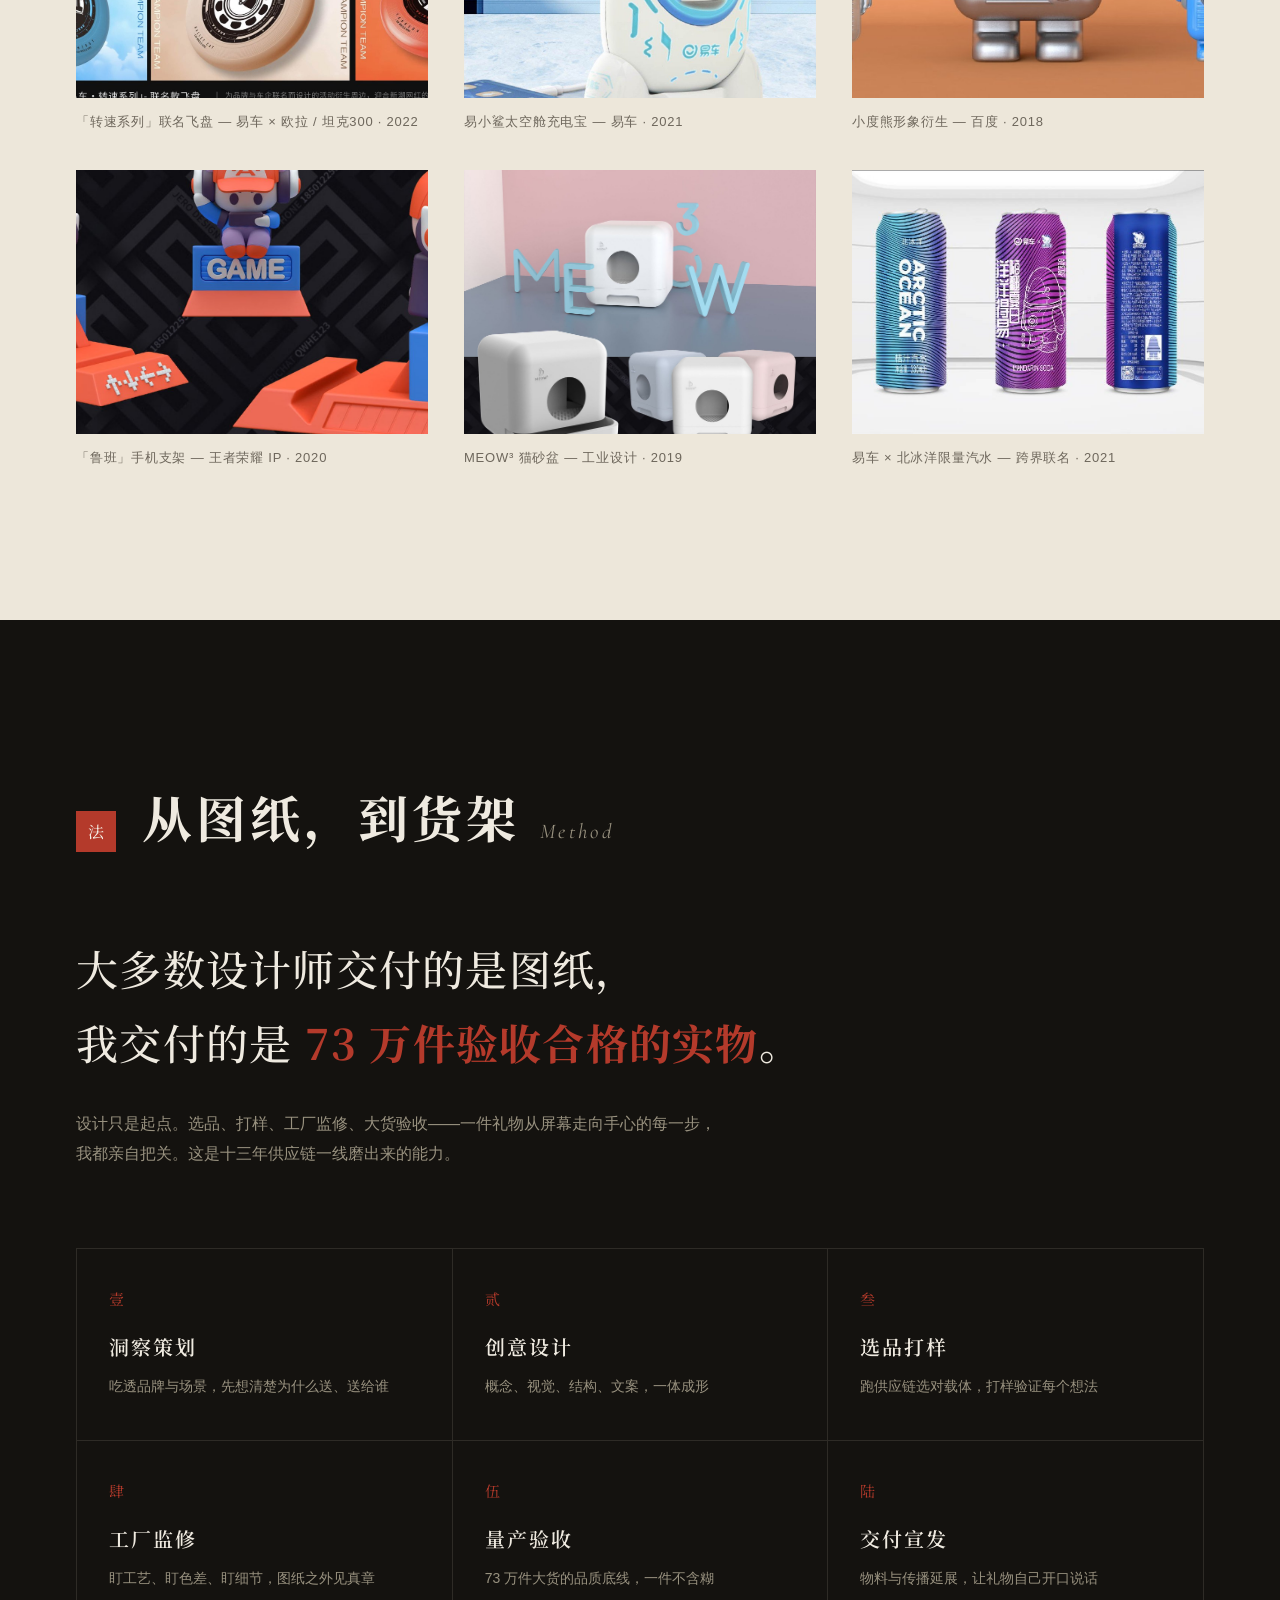
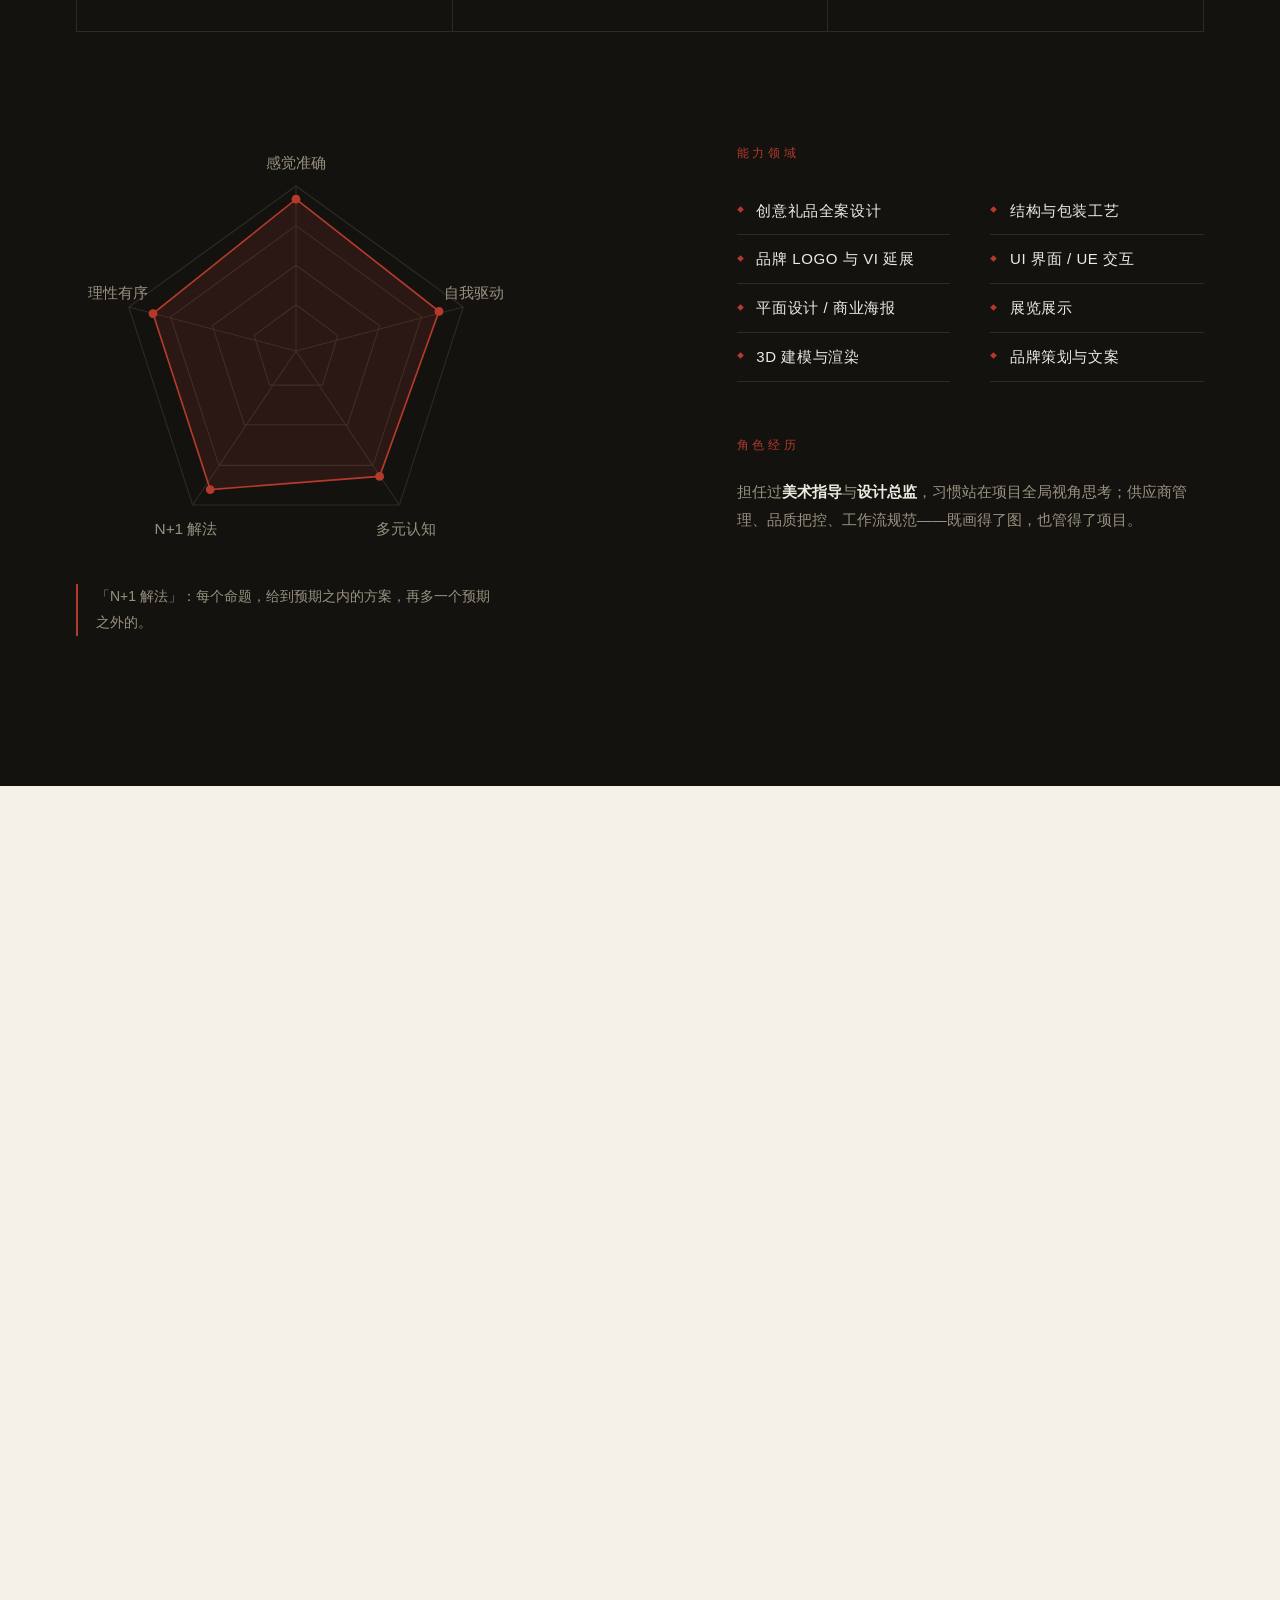
==== commit a4cae907: "首屏粒子改为「月尘」：柔光微尘上浮+景深虚实+指尖避让微亮，唯美方向 Co-Authored-By: Claude Fable 5 <noreply@anthropic.com>" ====
--- a/index.html
+++ b/index.html
@@ -42,7 +42,7 @@
     <h1 class="xu-name reveal d1">四时有礼</h1>
     <p class="xu-en reveal d2">A Catalogue of Gifts</p>
     <p class="xu-manifesto reveal d3">把品牌，做成可以<em>拿在手里</em>的东西。</p>
-    <p class="xu-hint reveal d4">指针拂过，引一缕墨线</p>
+    <p class="xu-hint reveal d4">指尖所至，尘光微亮</p>
   </div>
   <div class="xu-scroll" aria-hidden="true"><span></span>往下，翻开图录</div>
 </section>
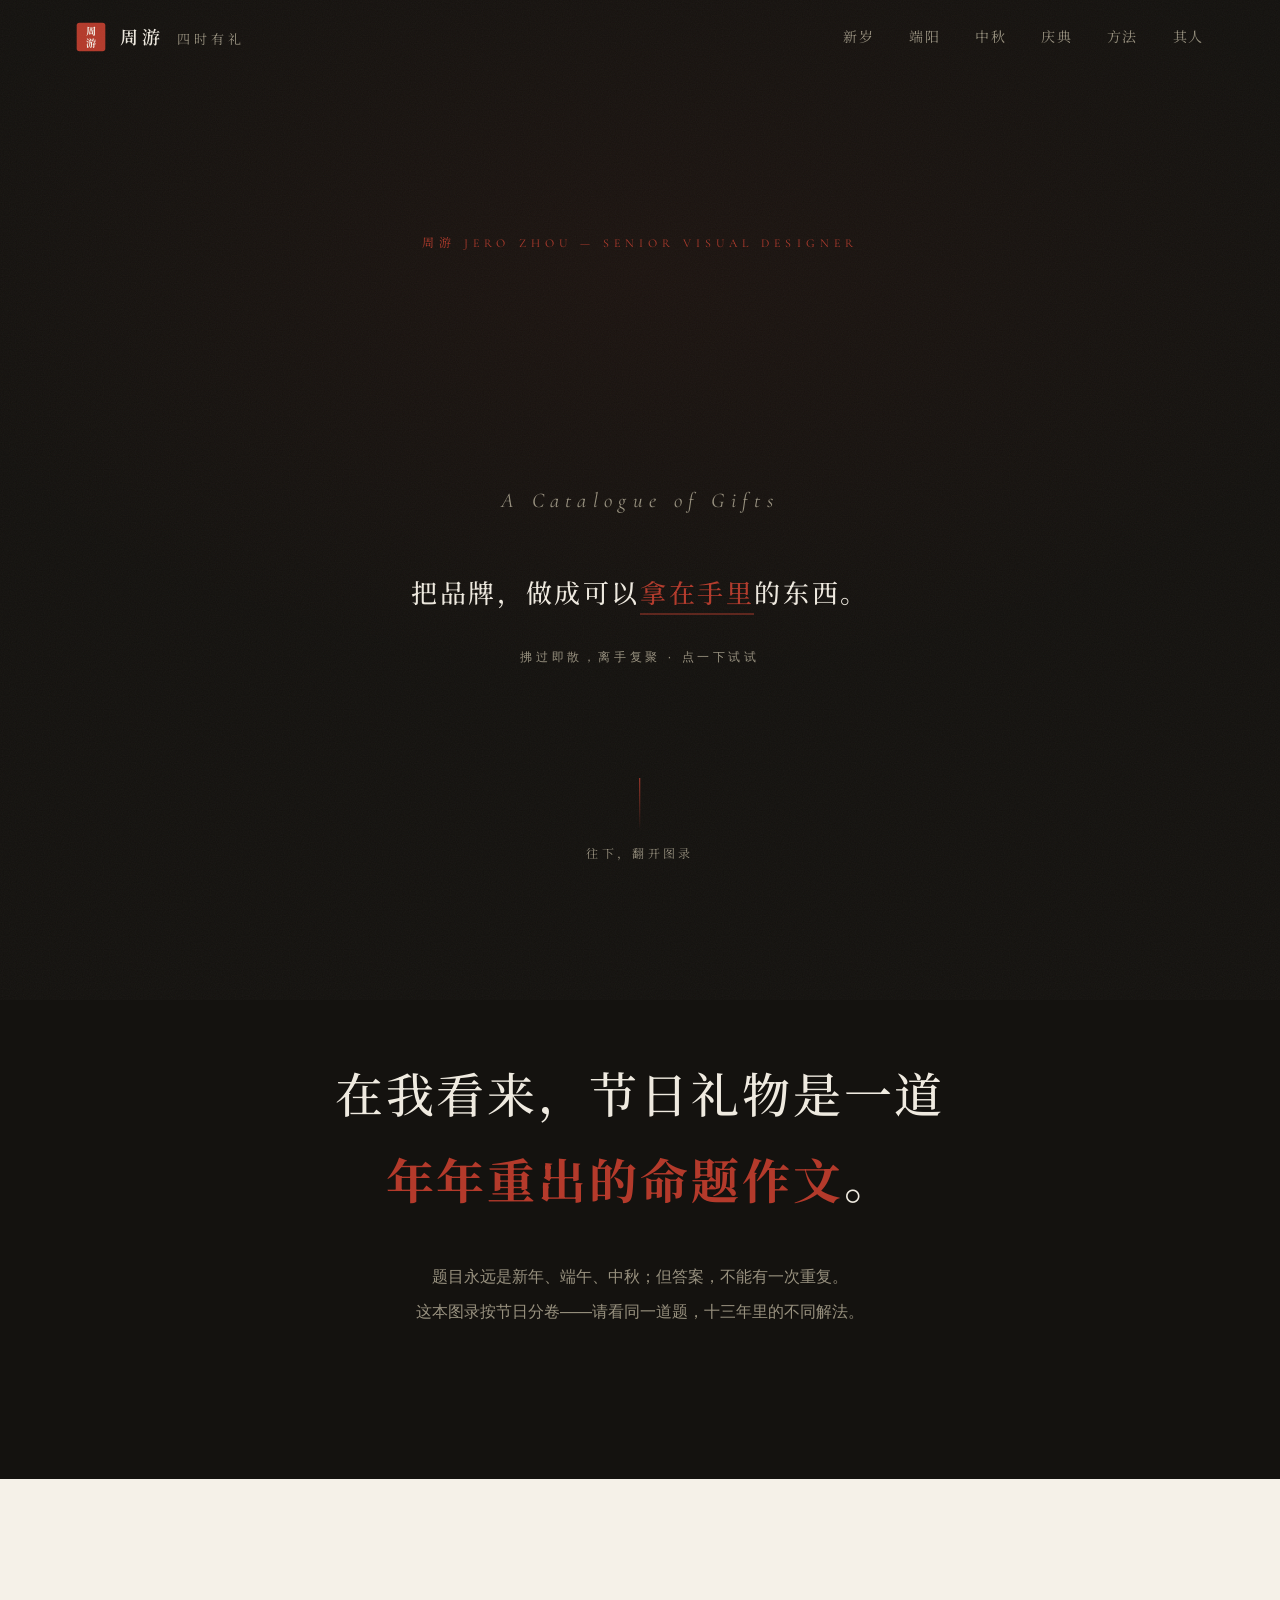
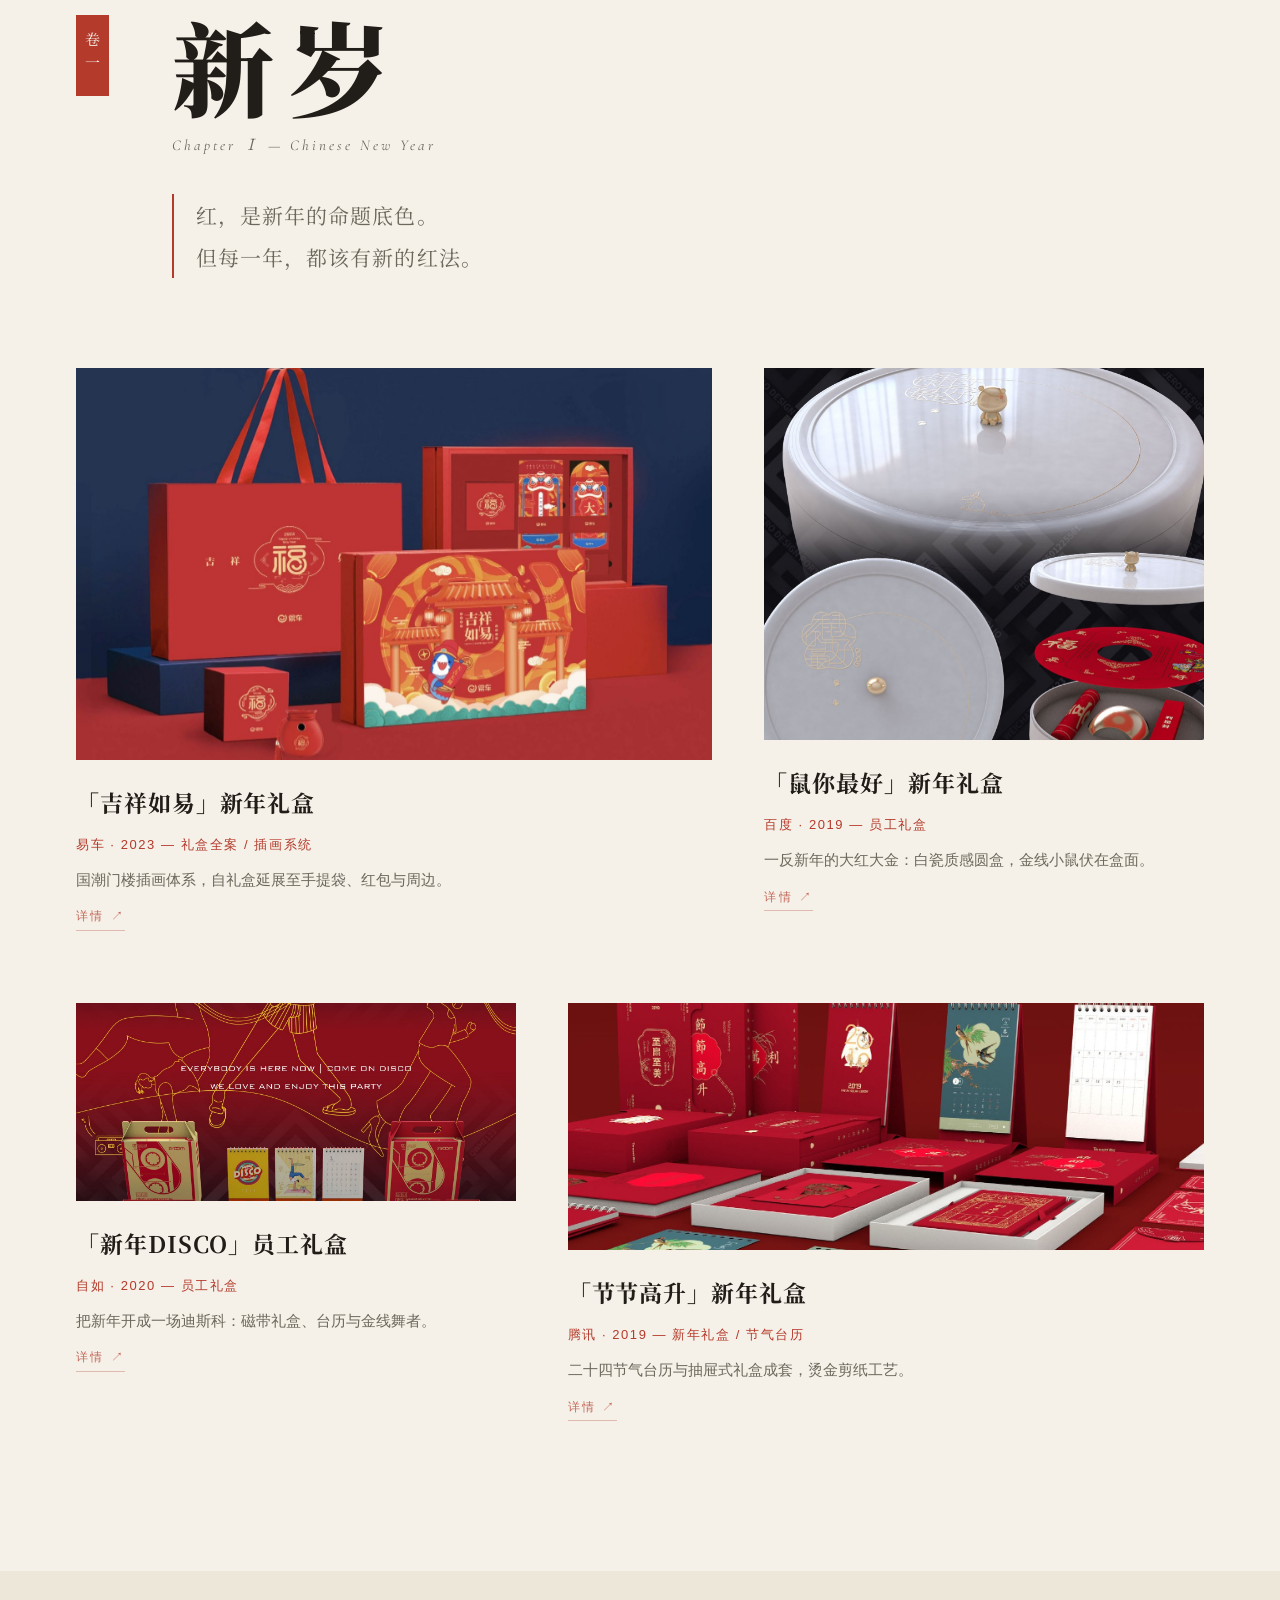
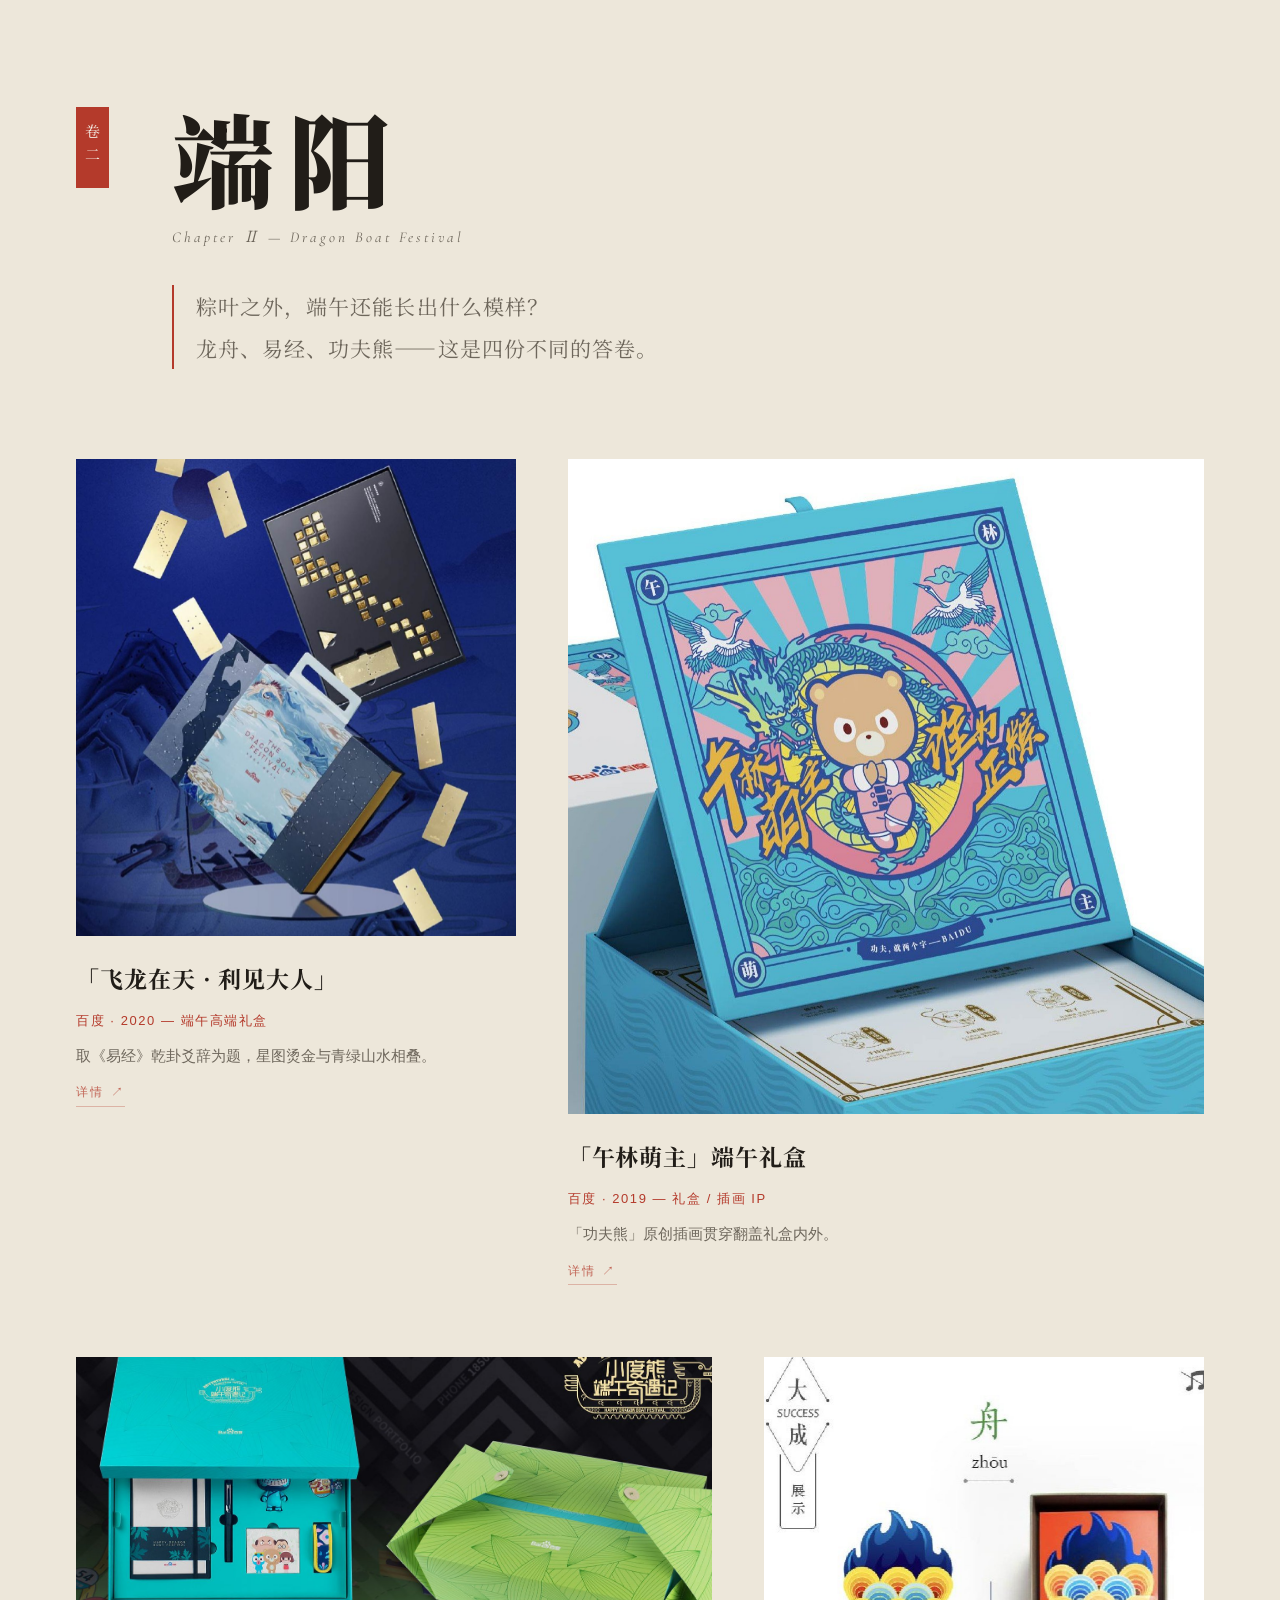
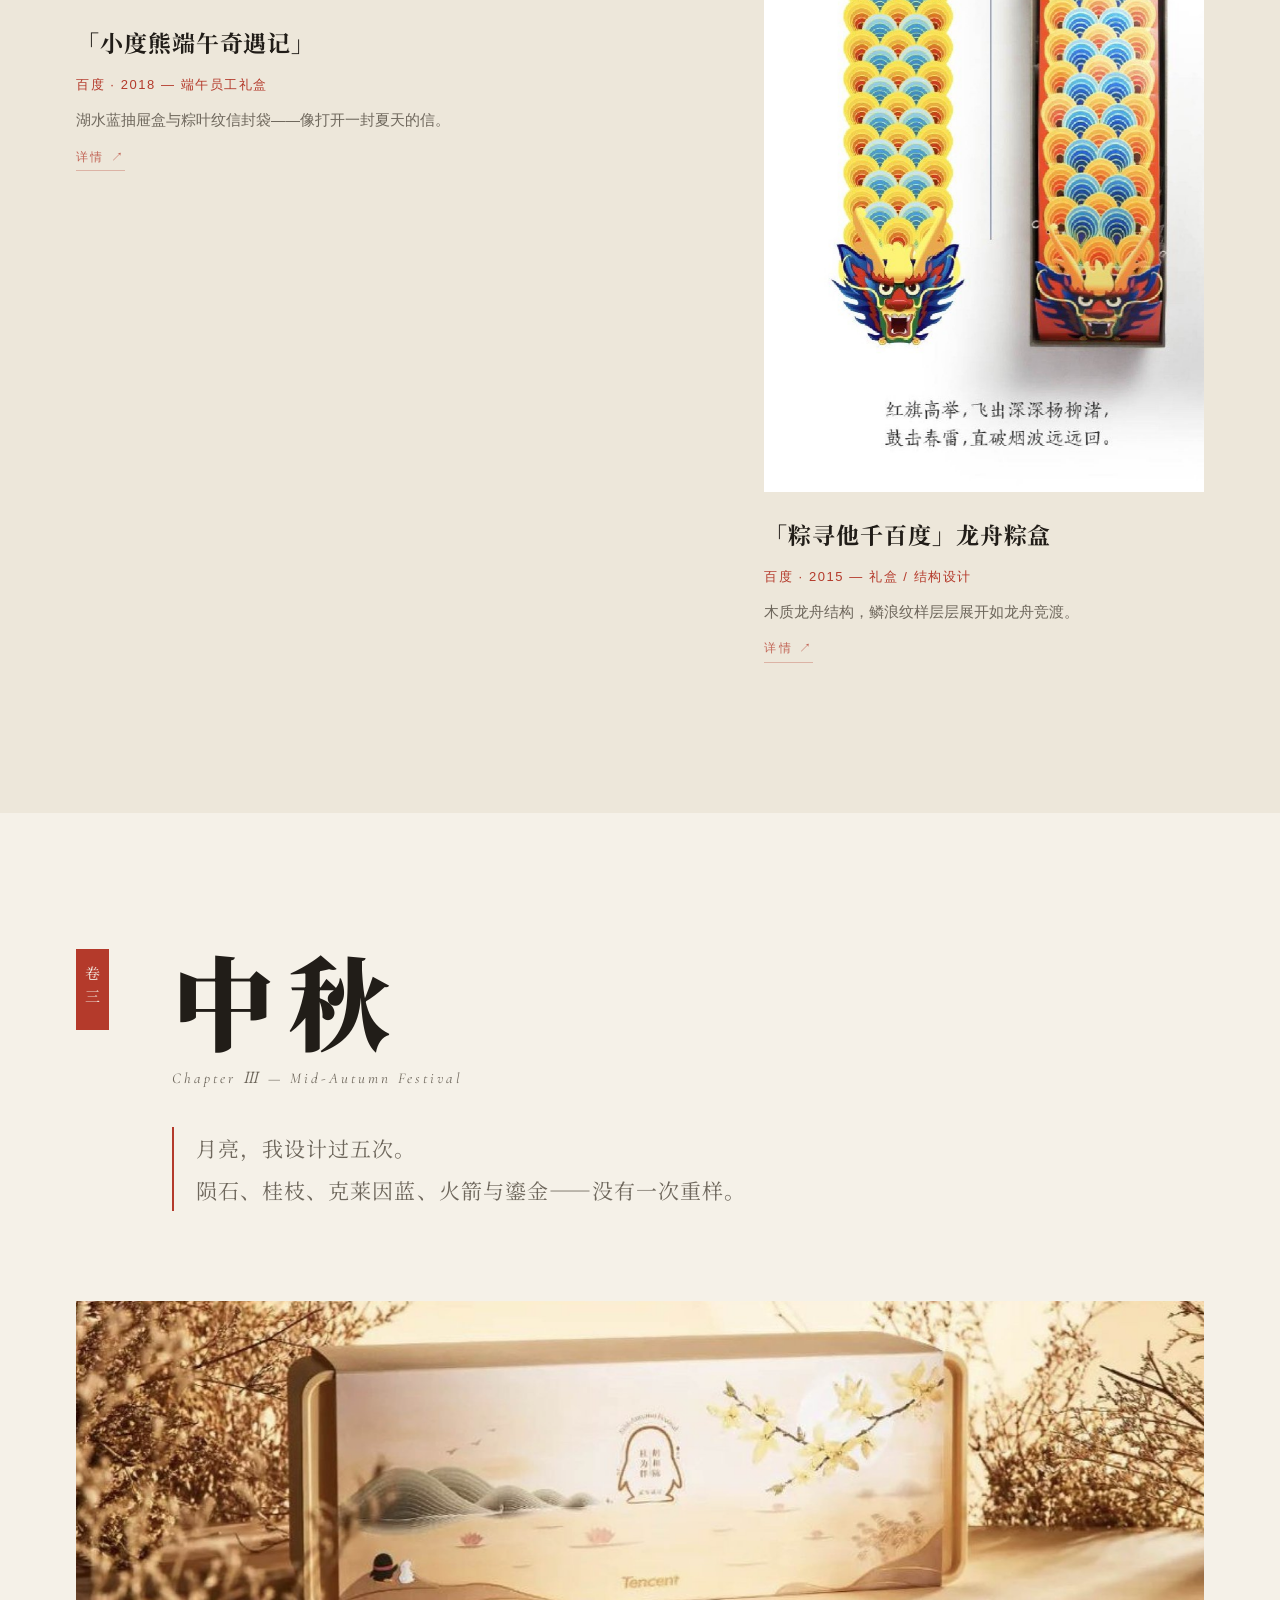
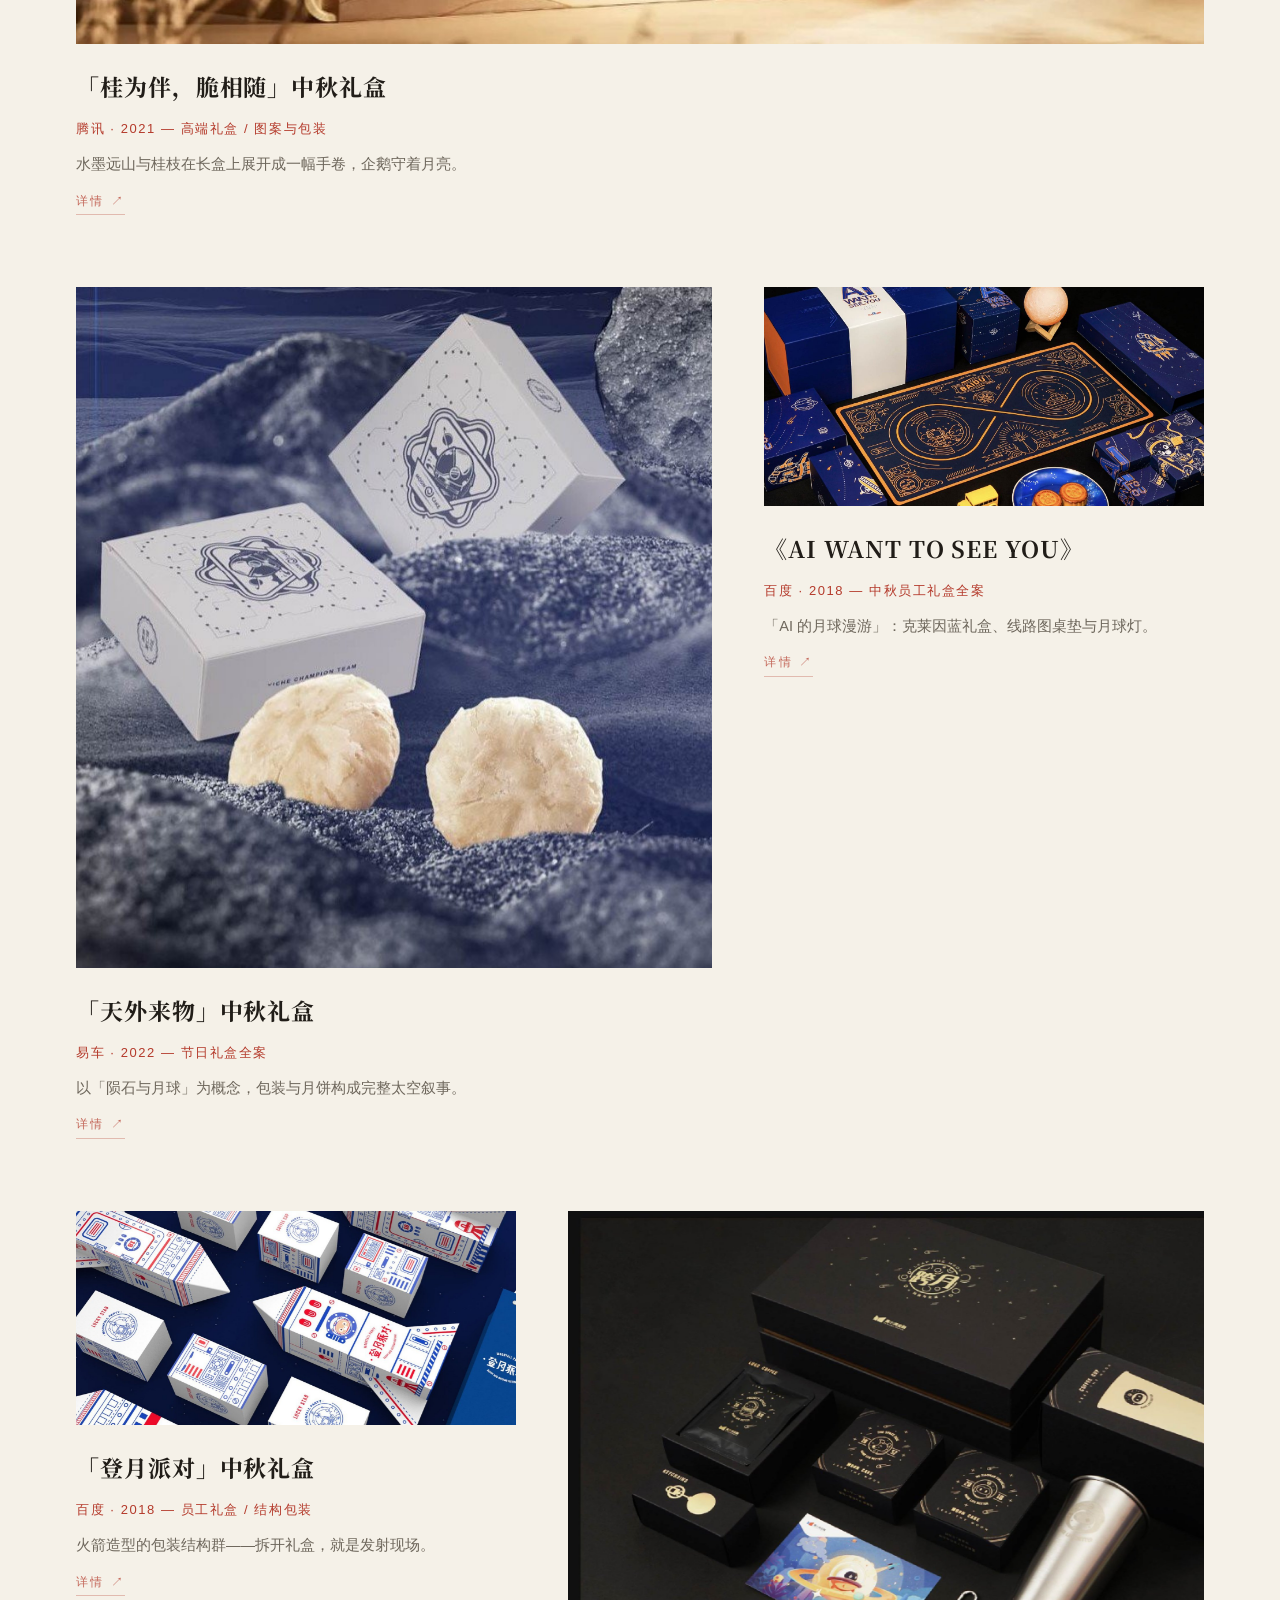
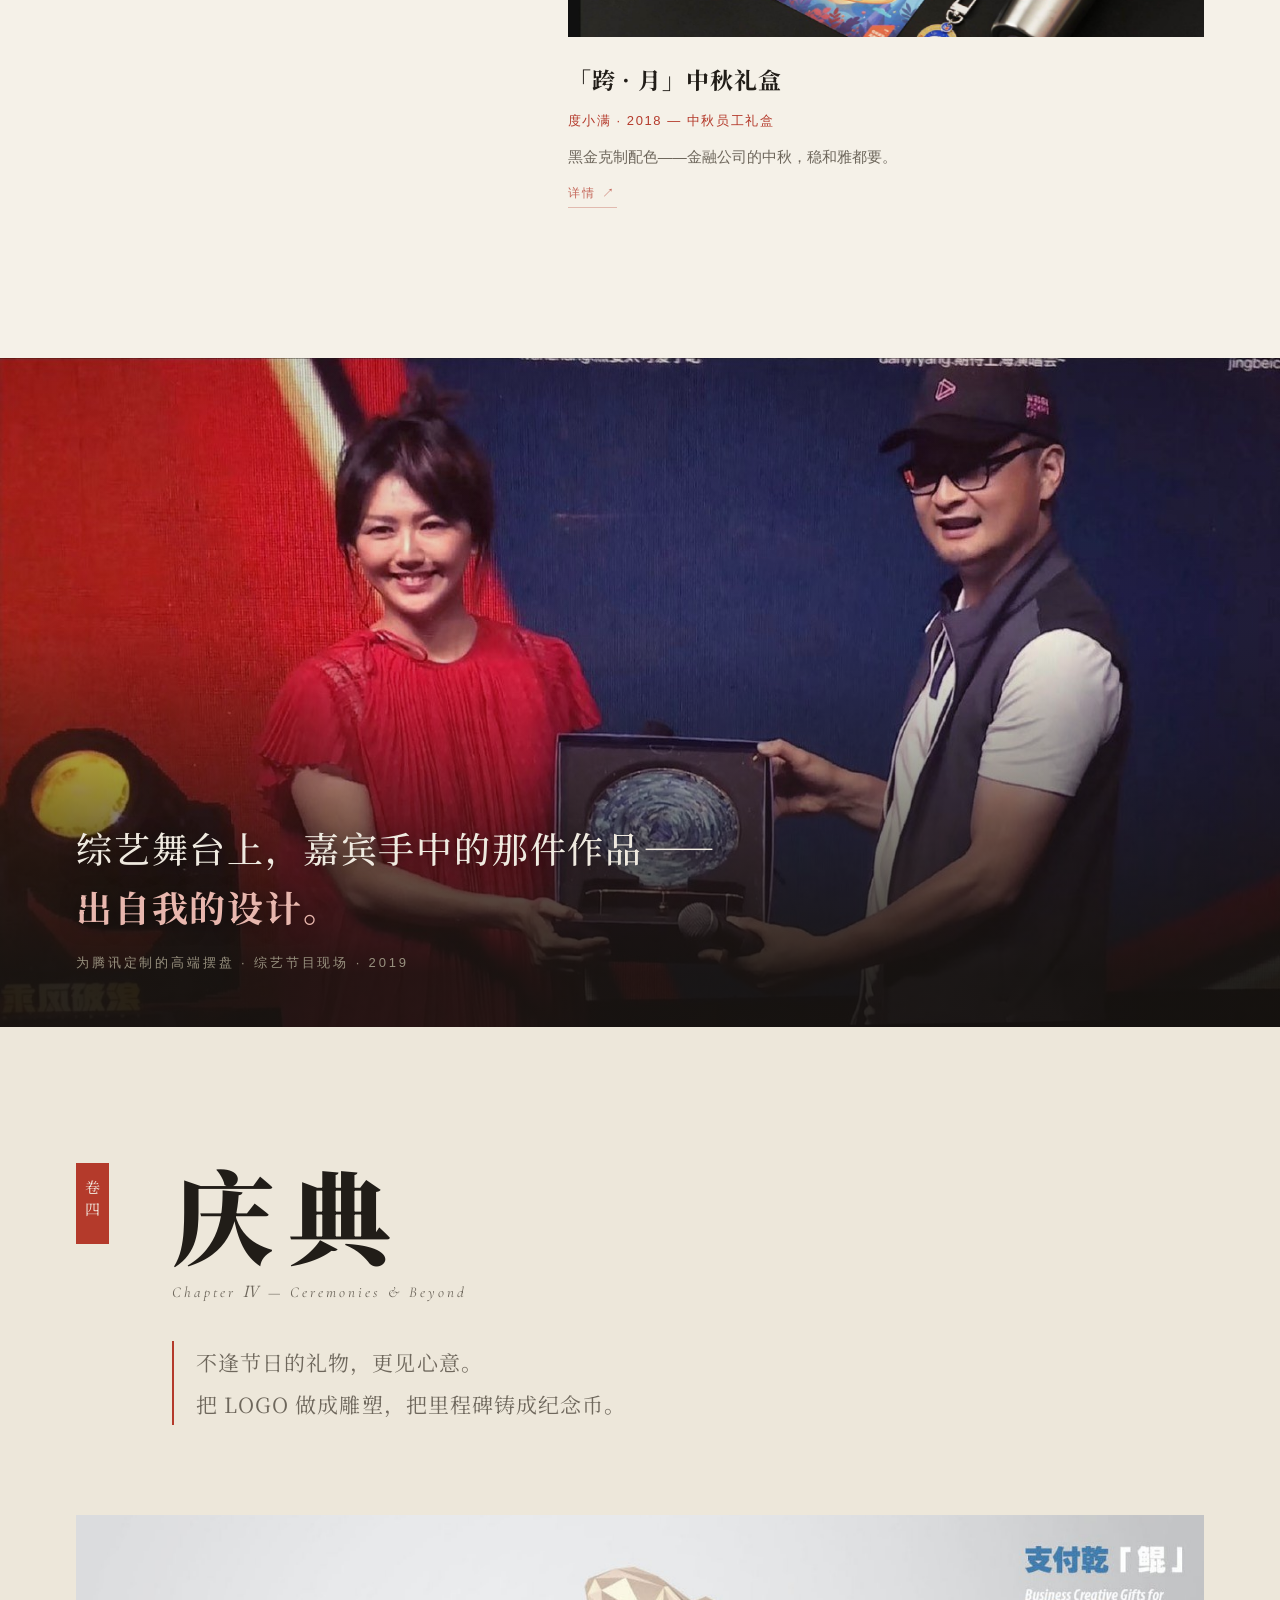
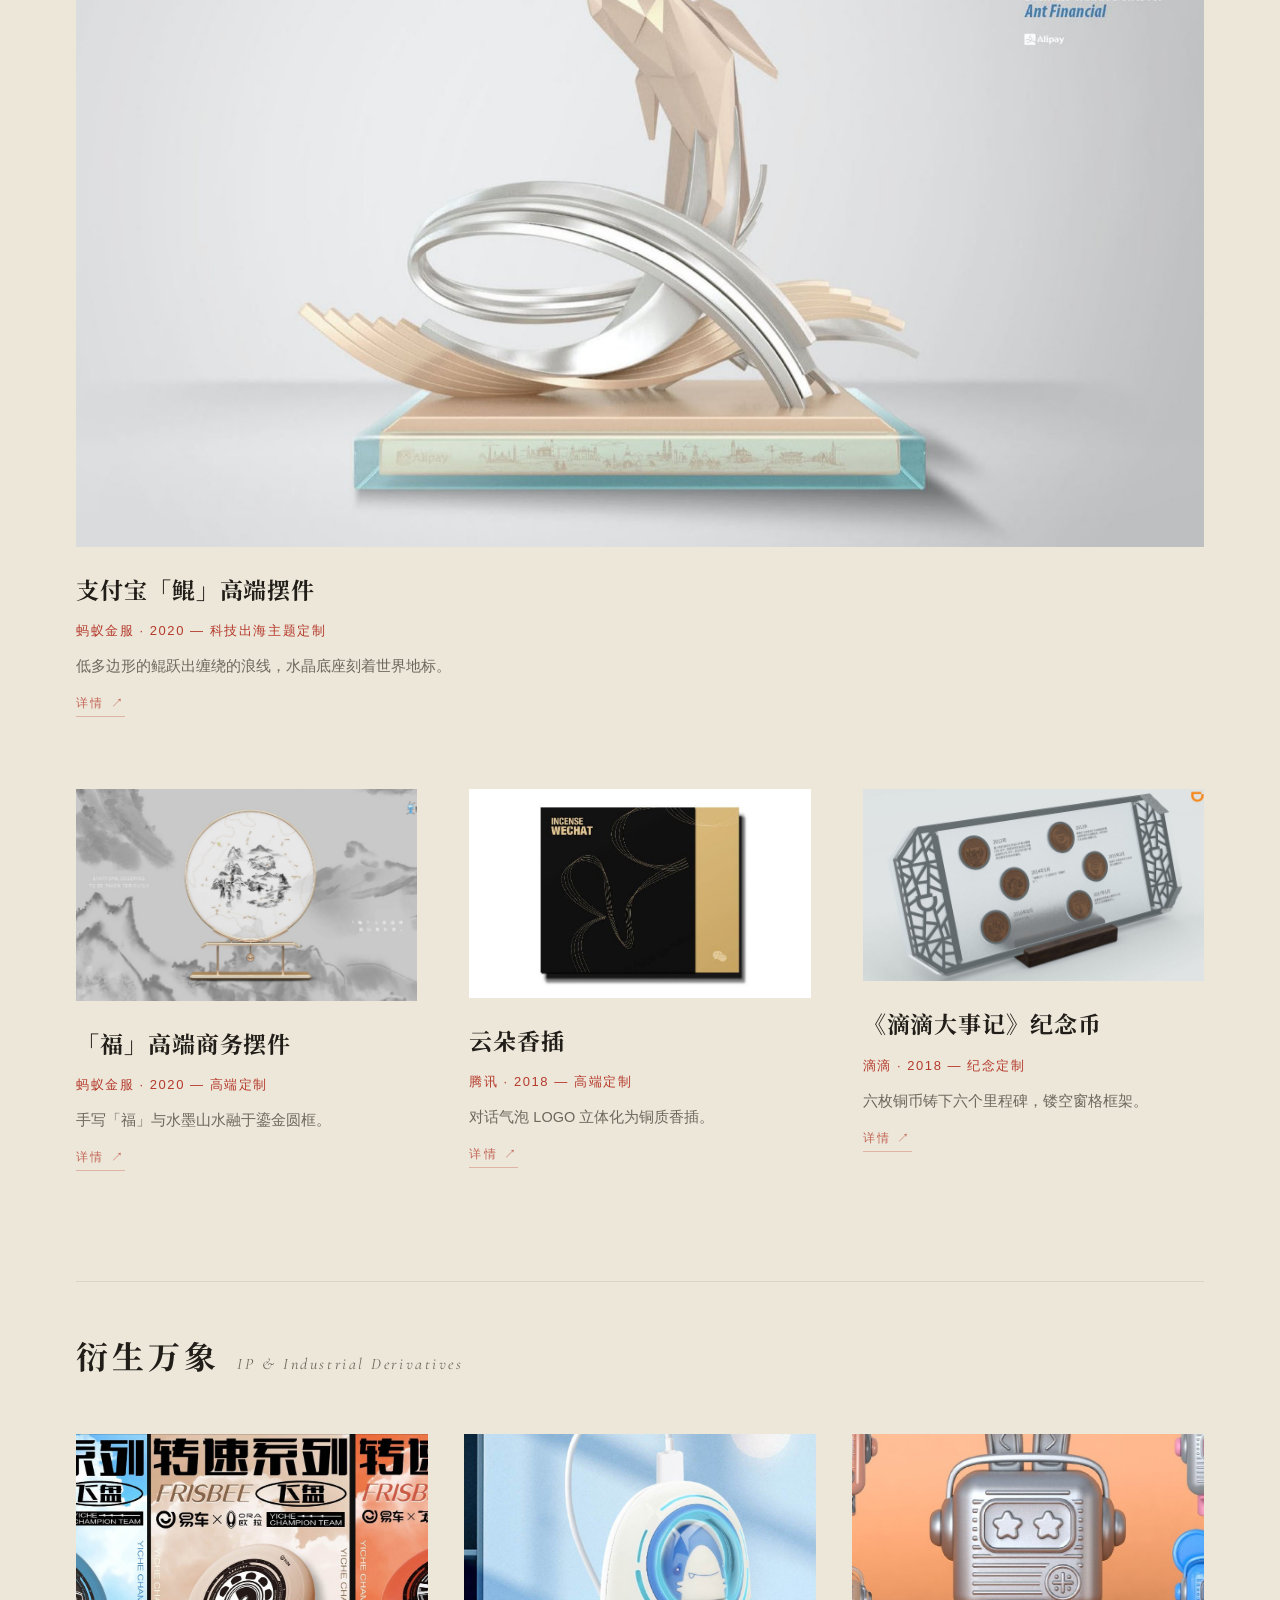
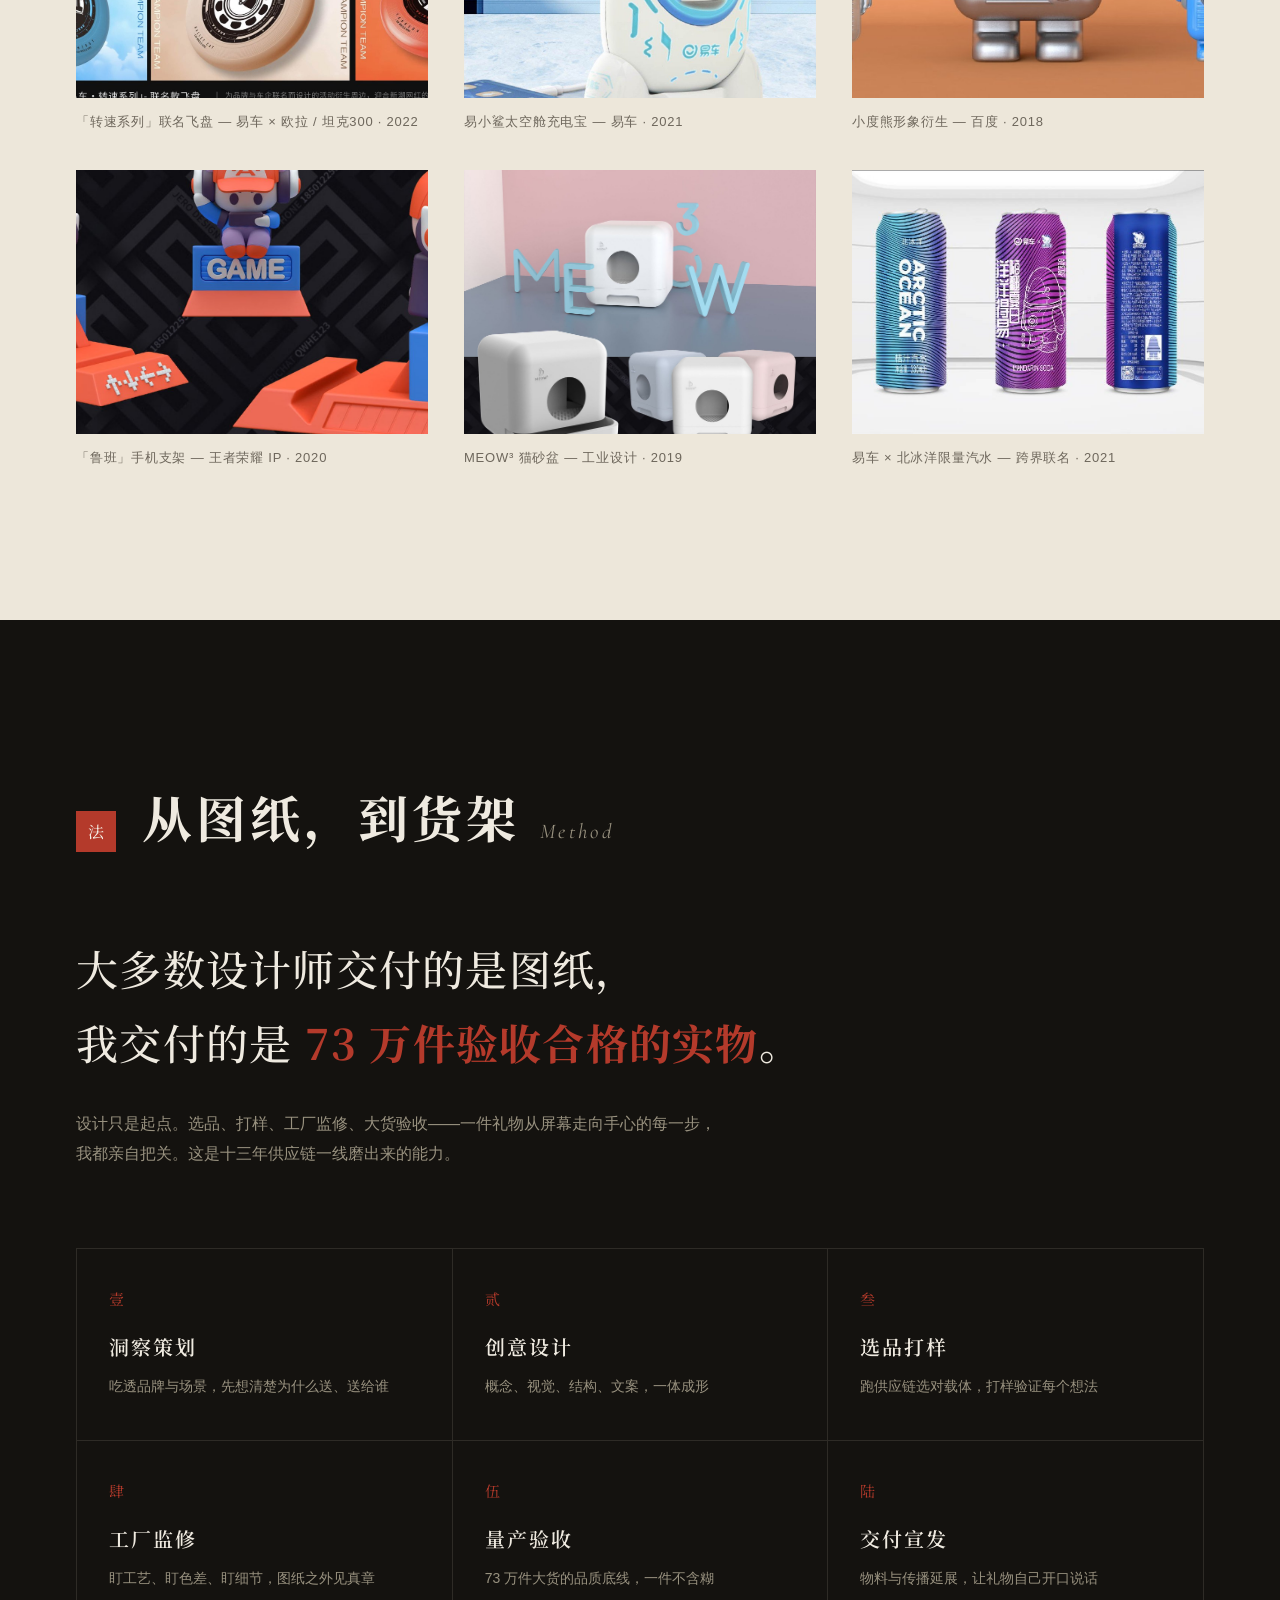
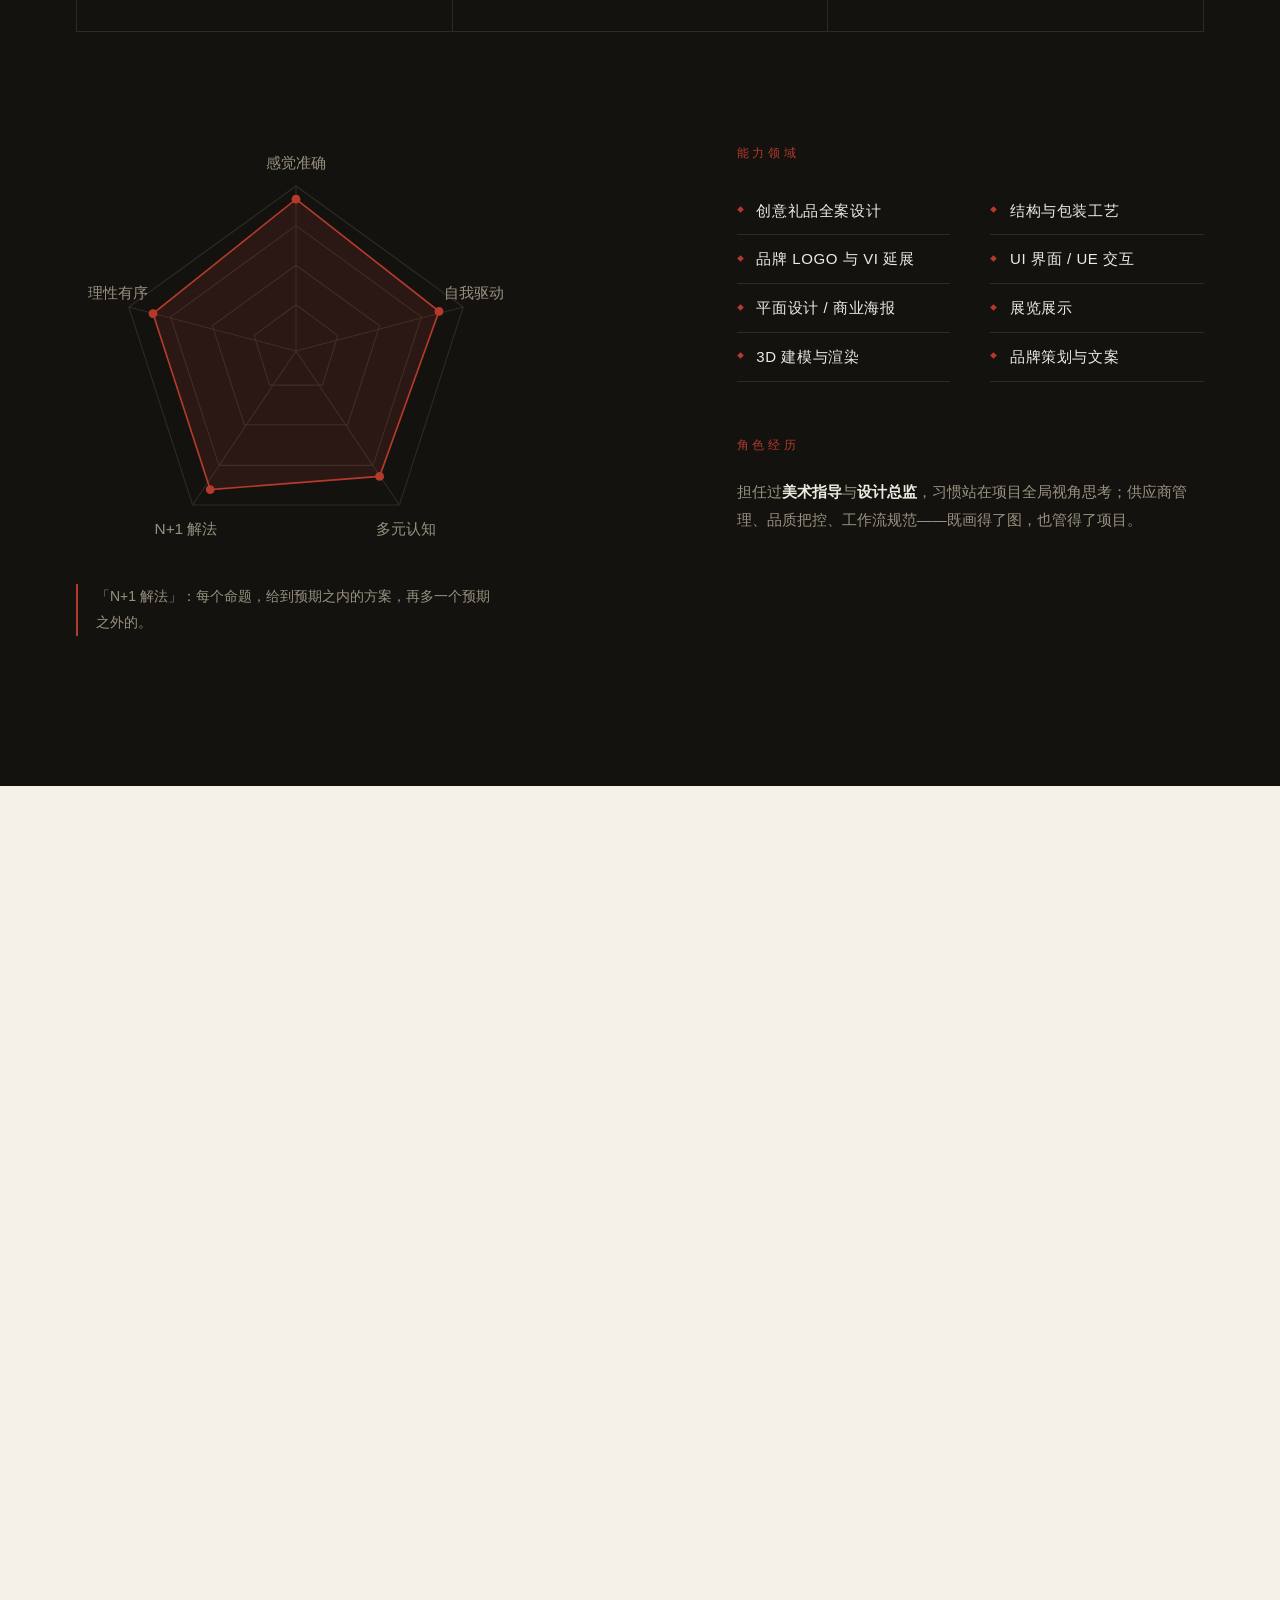
==== commit c45ff13f: "首屏粒子升级「聚尘成礼」：3200 颗微尘聚成四时有礼（礼字朱砂），指尖吹散、点击爆散、离手复聚 Co-Authored-By: Claude Fable 5 <noreply@anthropic.c" ====
--- a/index.html
+++ b/index.html
@@ -42,7 +42,7 @@
     <h1 class="xu-name reveal d1">四时有礼</h1>
     <p class="xu-en reveal d2">A Catalogue of Gifts</p>
     <p class="xu-manifesto reveal d3">把品牌，做成可以<em>拿在手里</em>的东西。</p>
-    <p class="xu-hint reveal d4">指尖所至，尘光微亮</p>
+    <p class="xu-hint reveal d4">拂过即散，离手复聚 · 点一下试试</p>
   </div>
   <div class="xu-scroll" aria-hidden="true"><span></span>往下，翻开图录</div>
 </section>
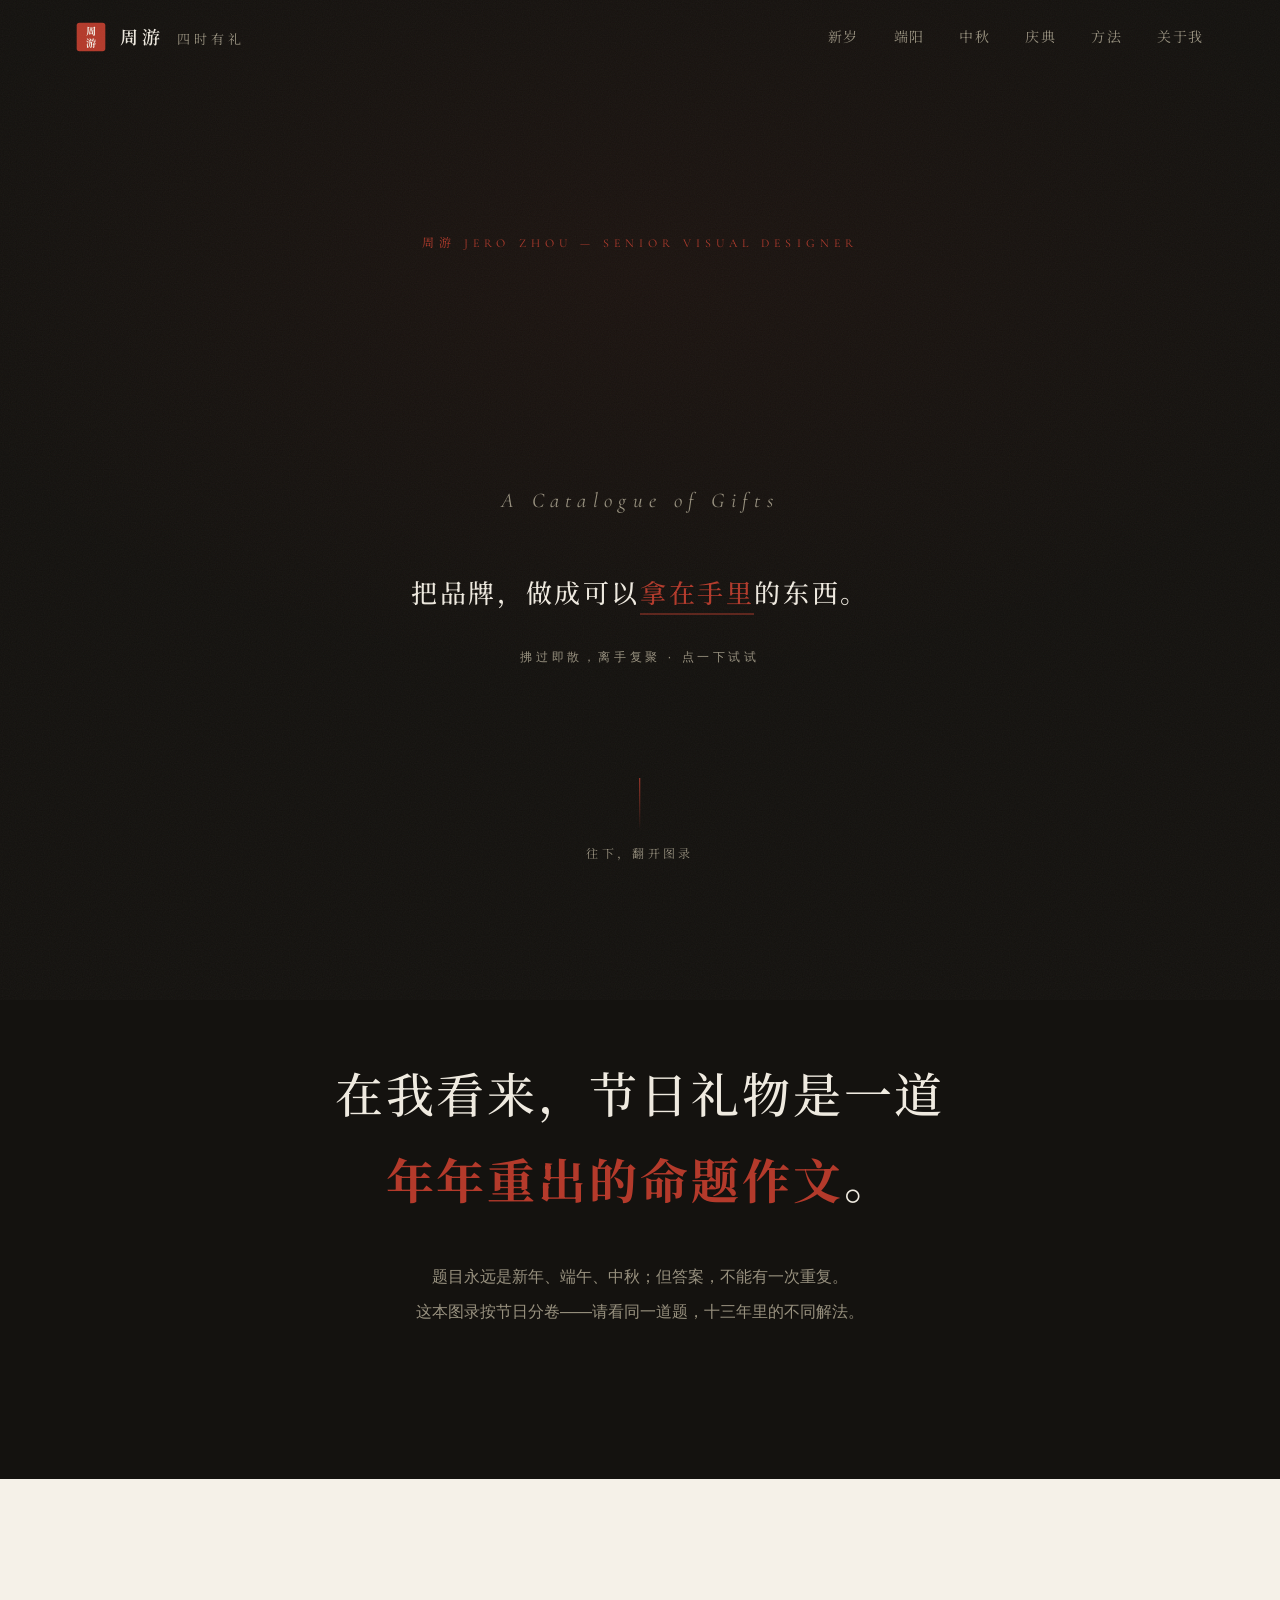
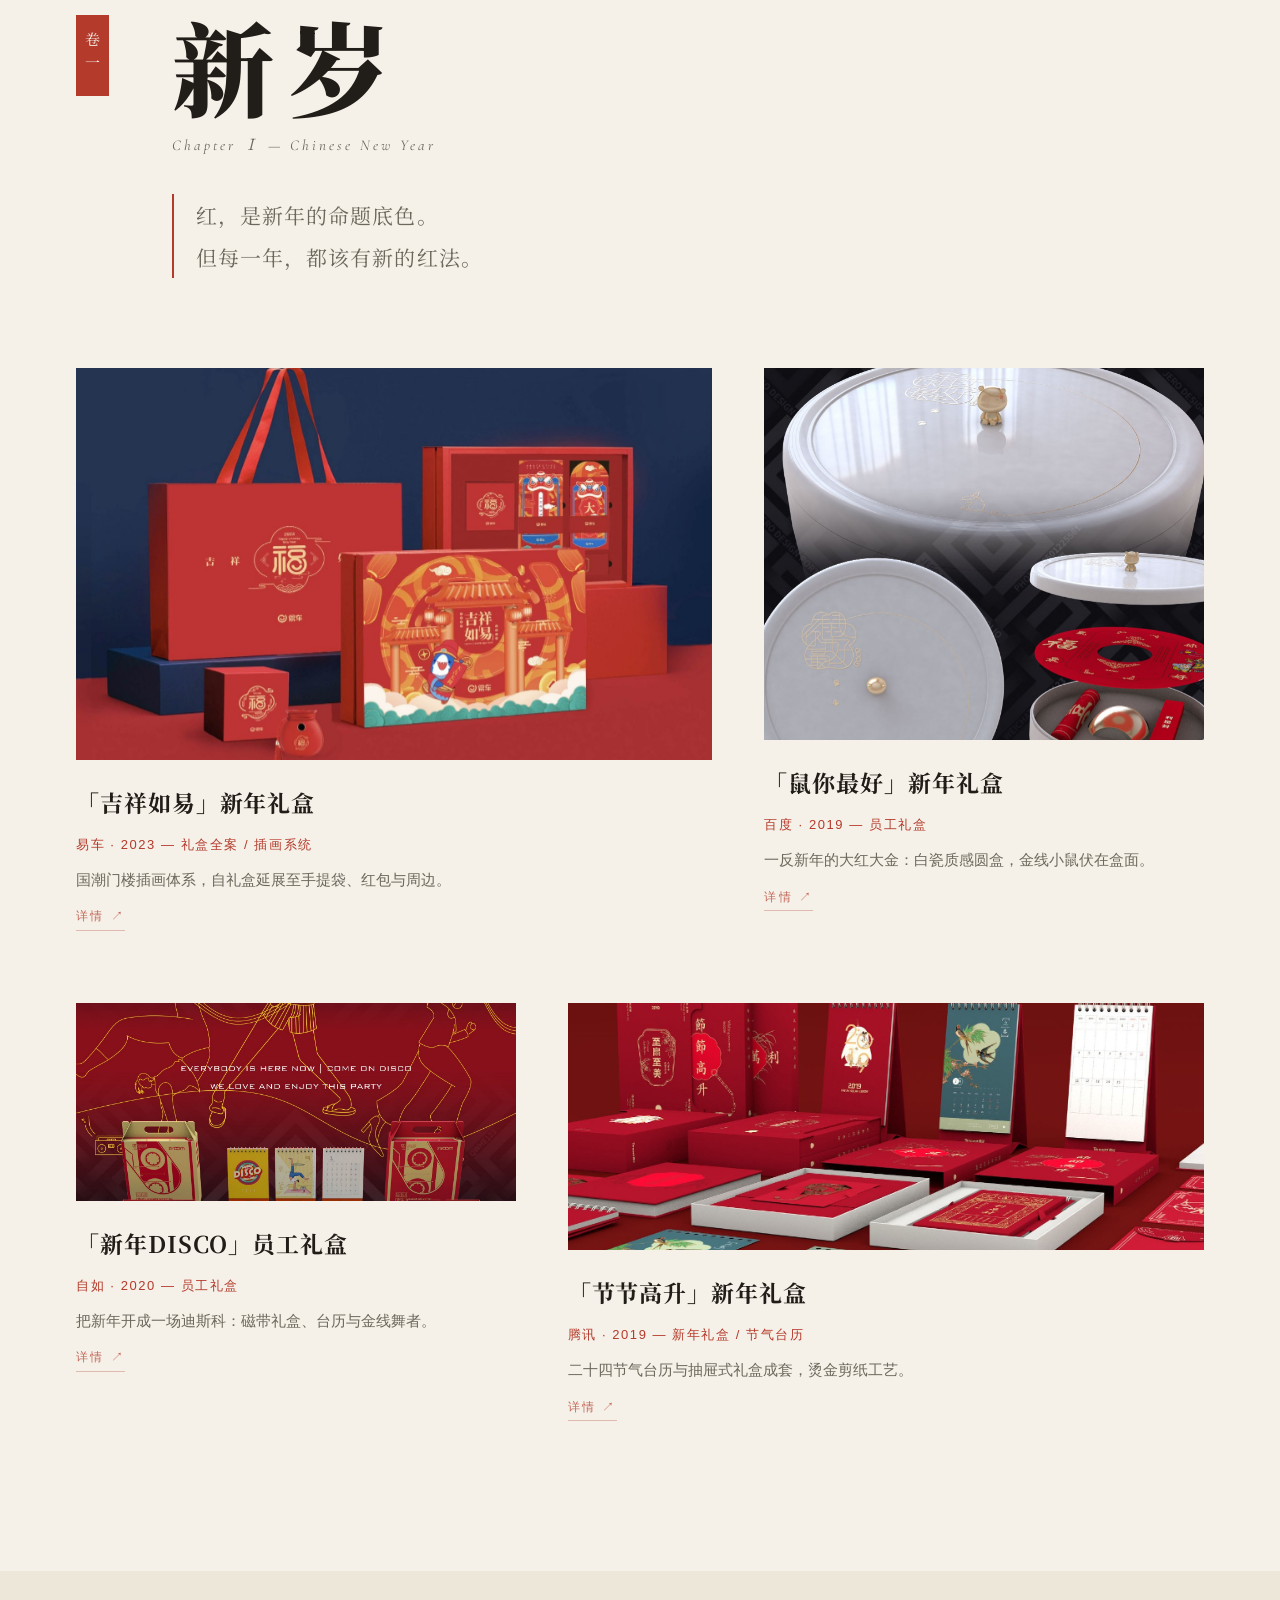
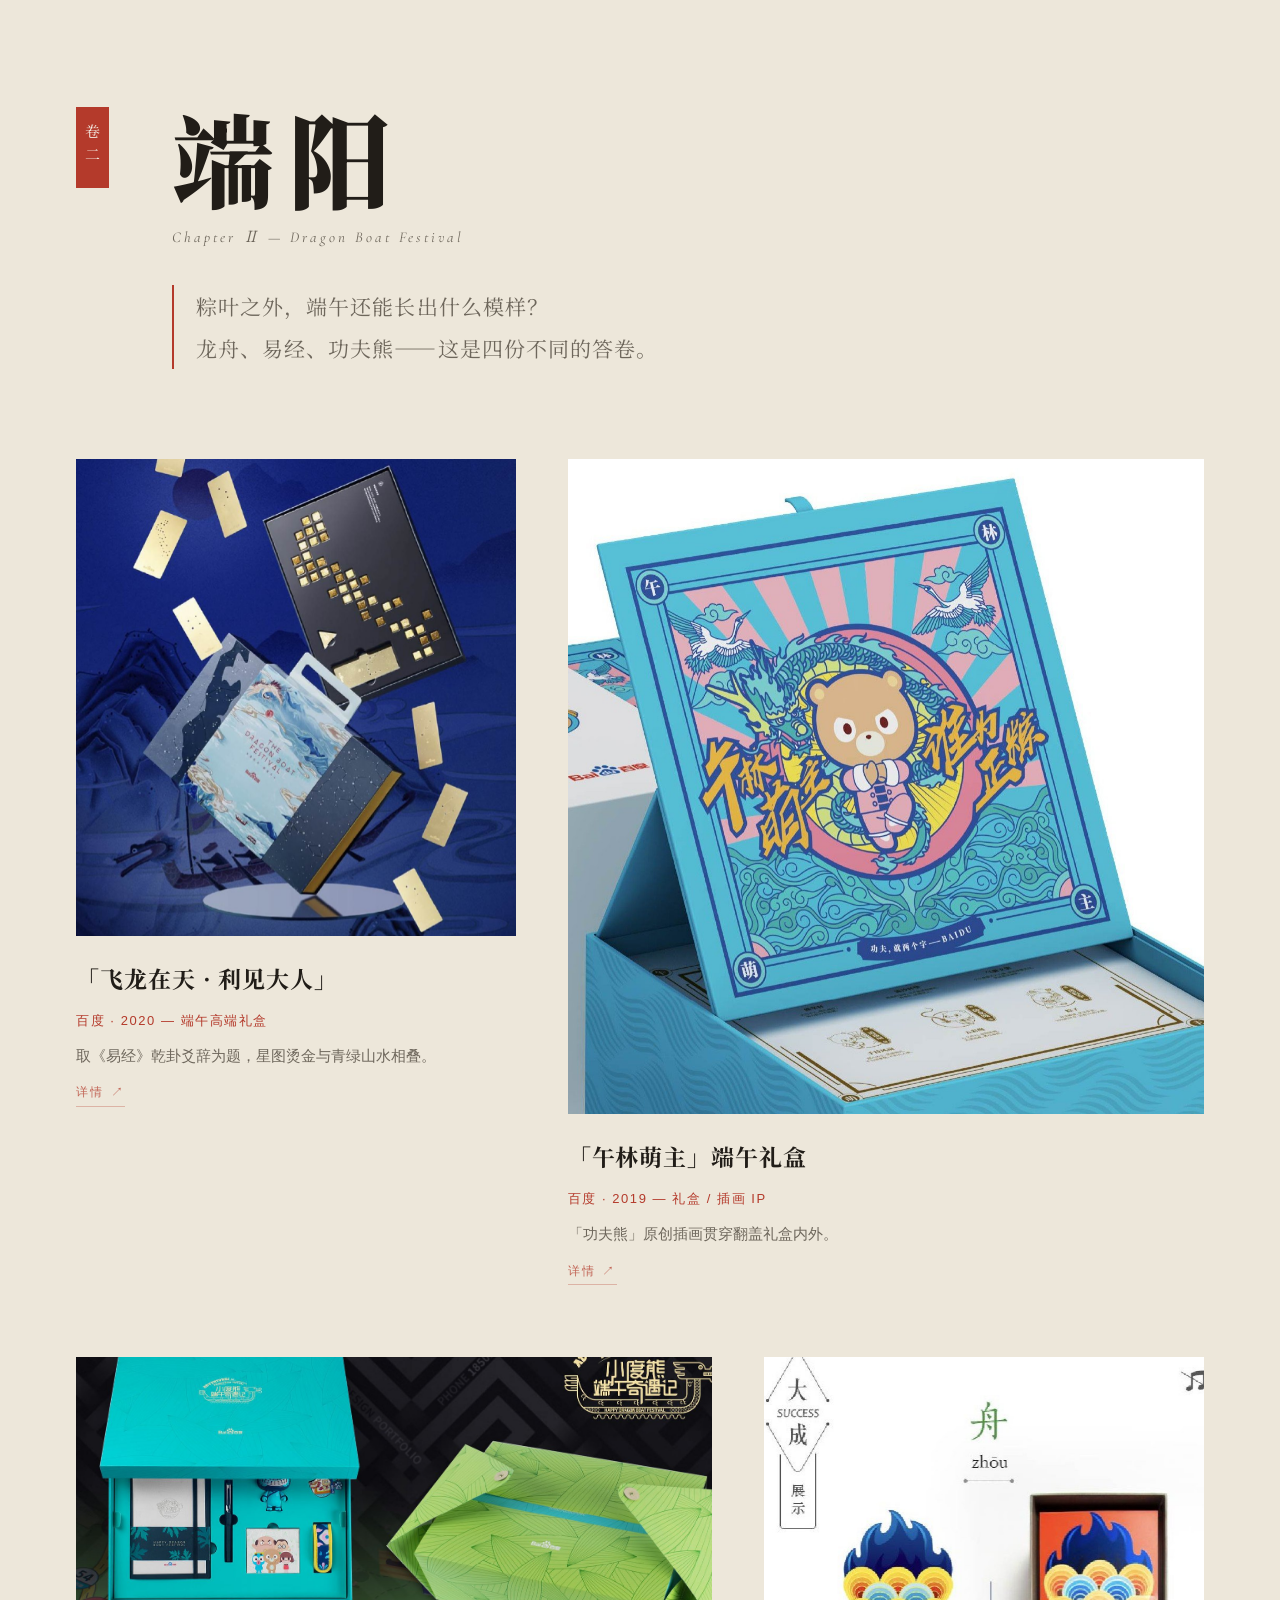
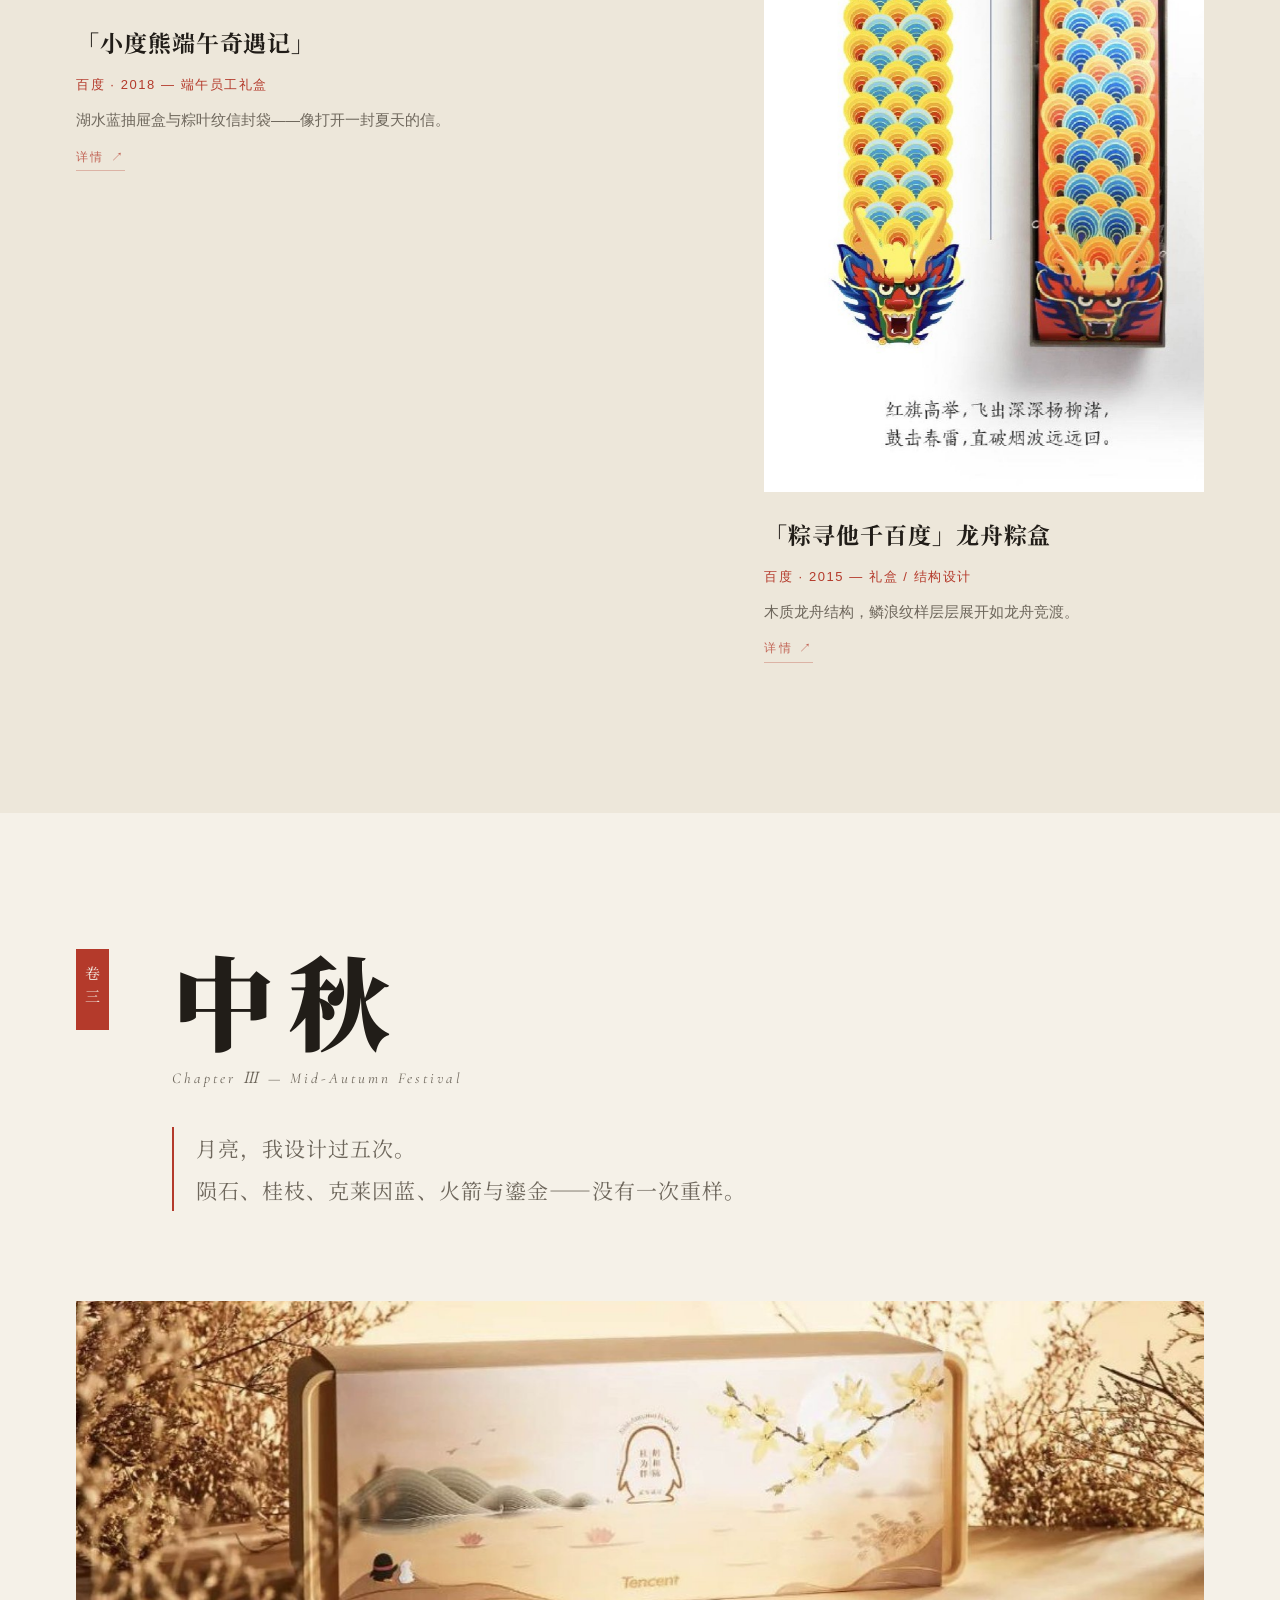
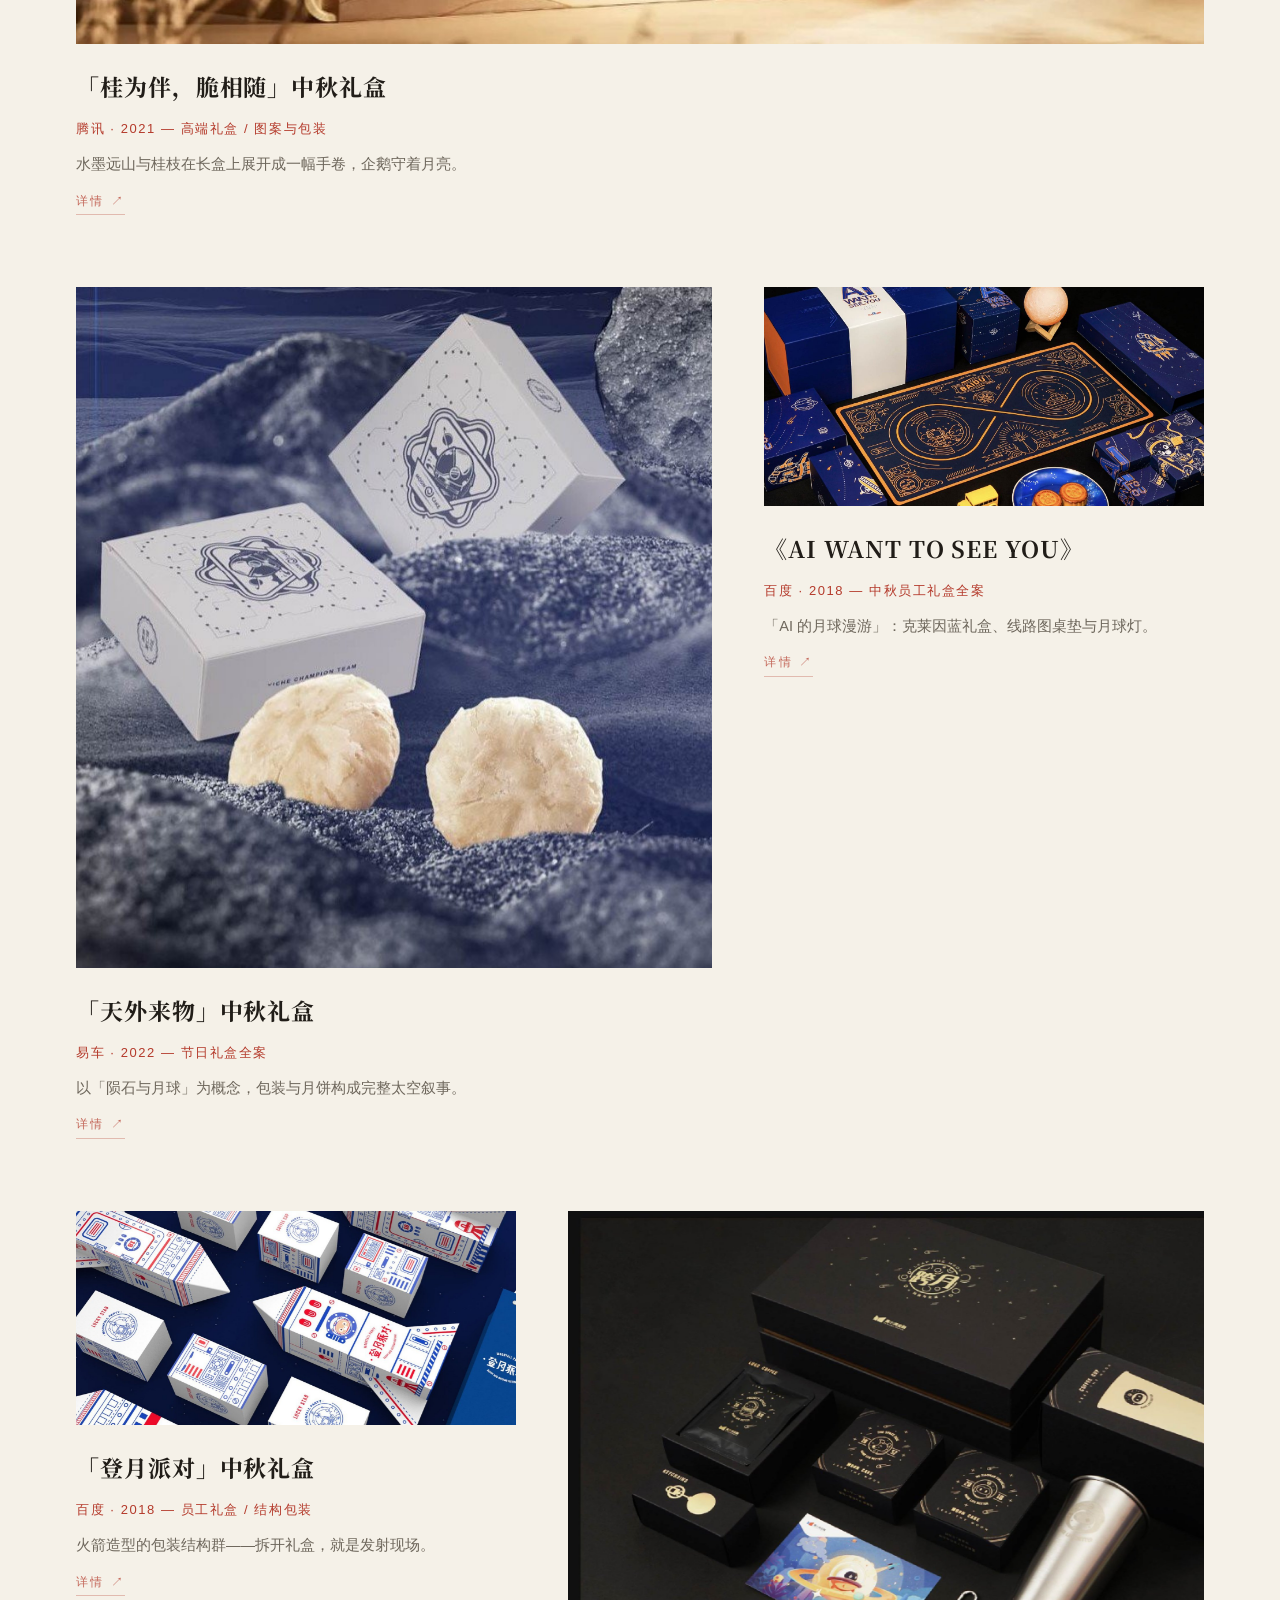
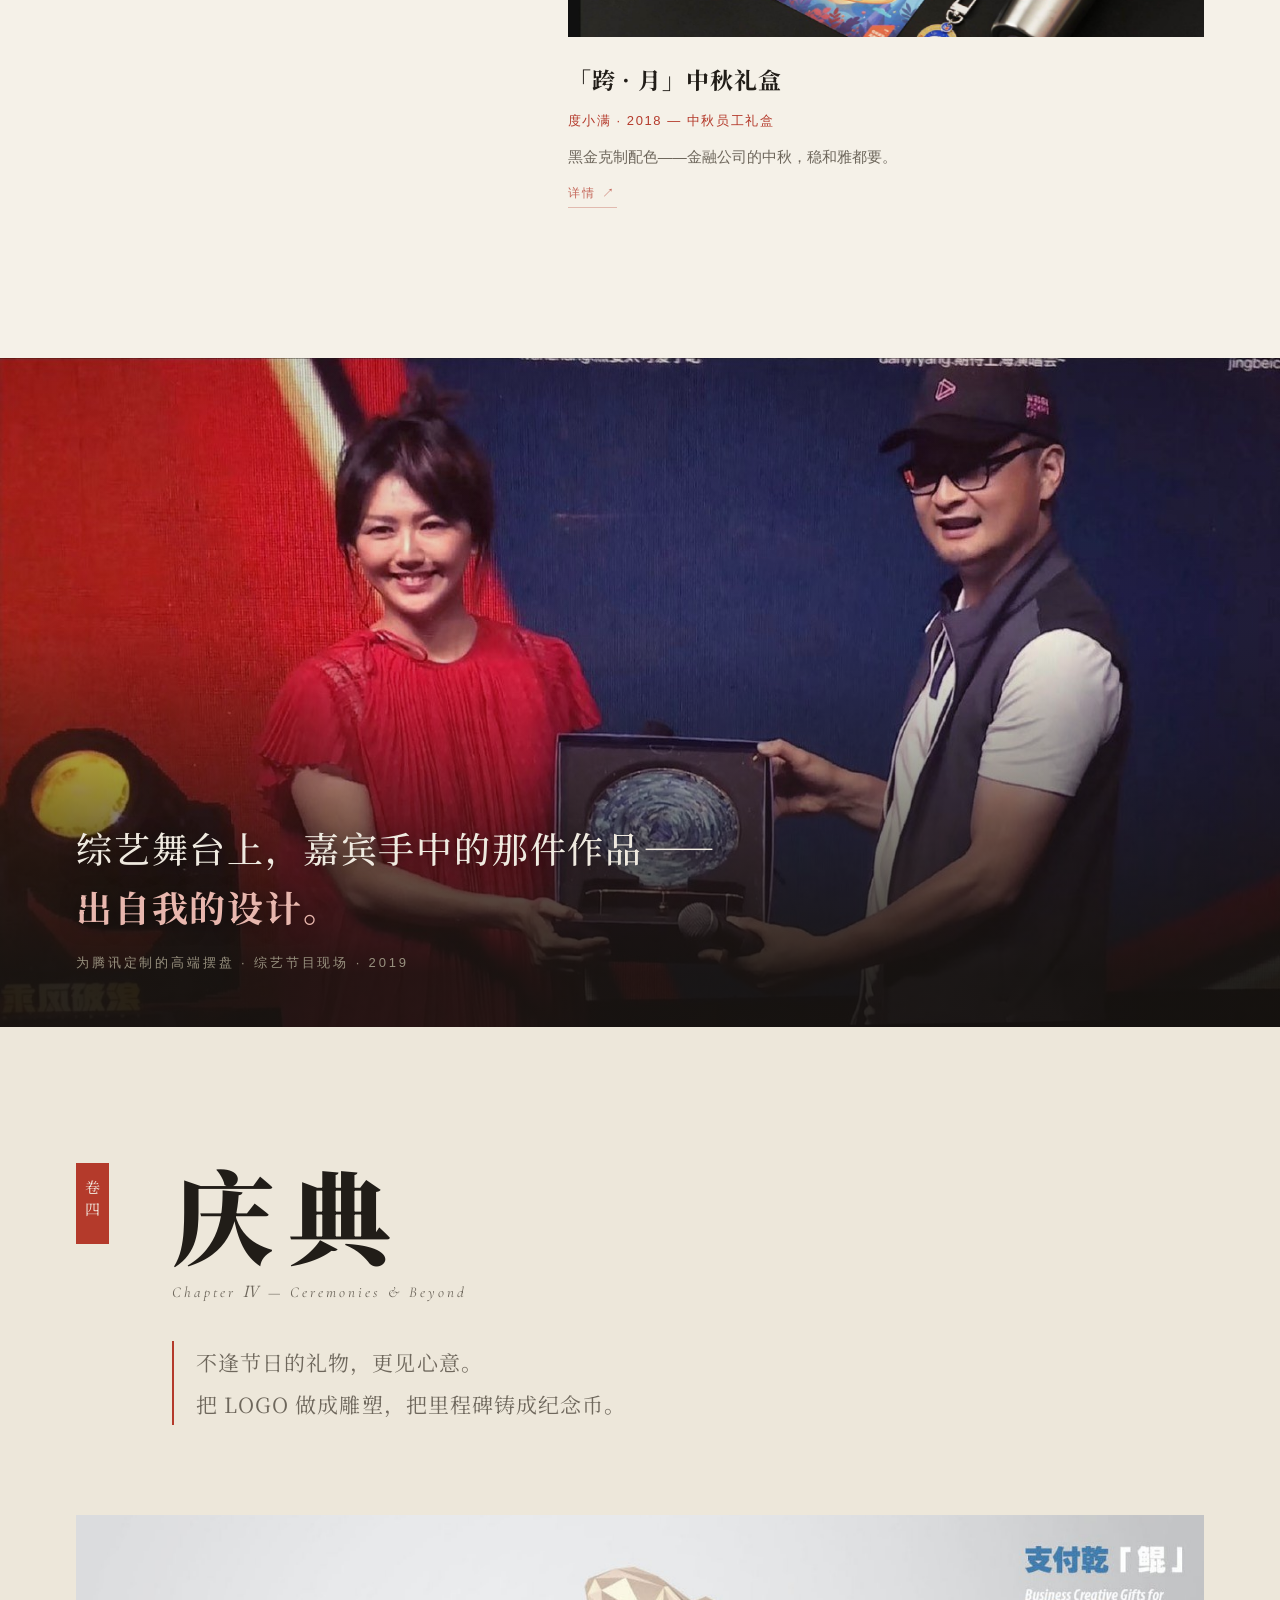
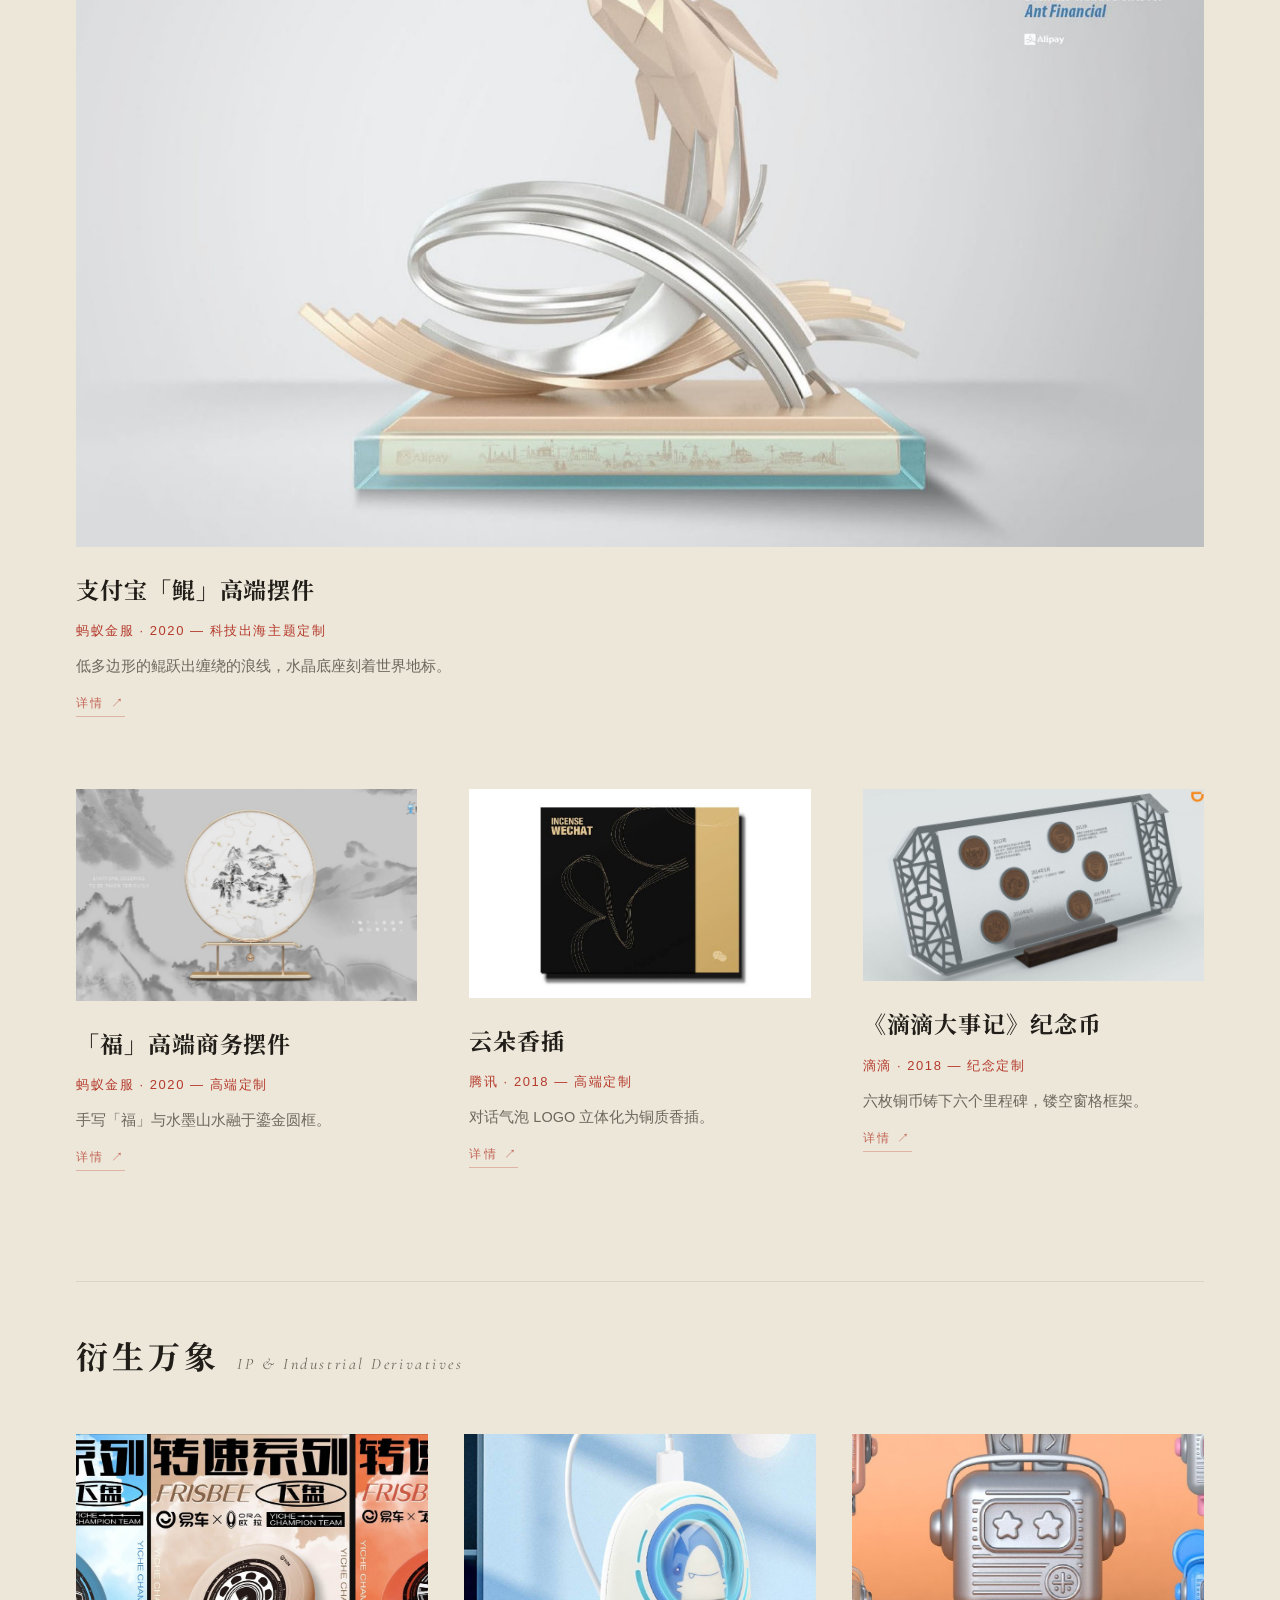
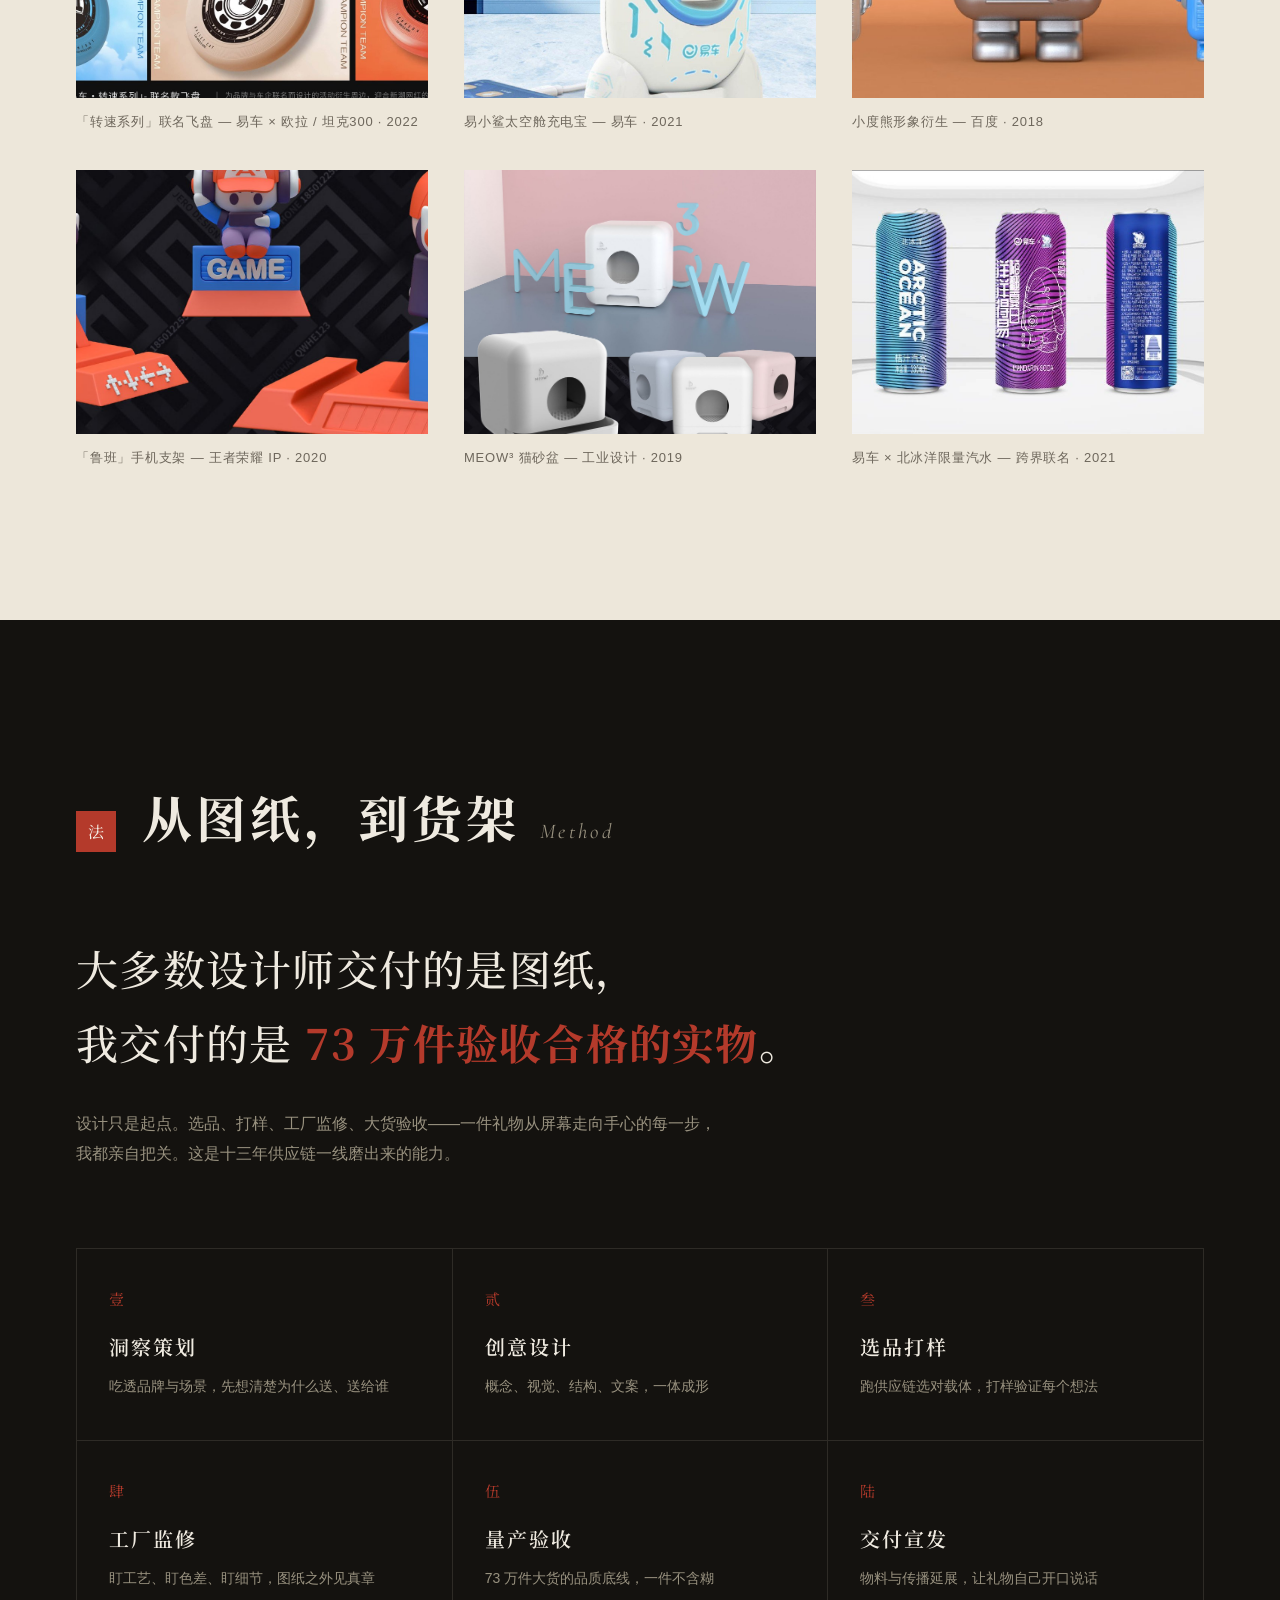
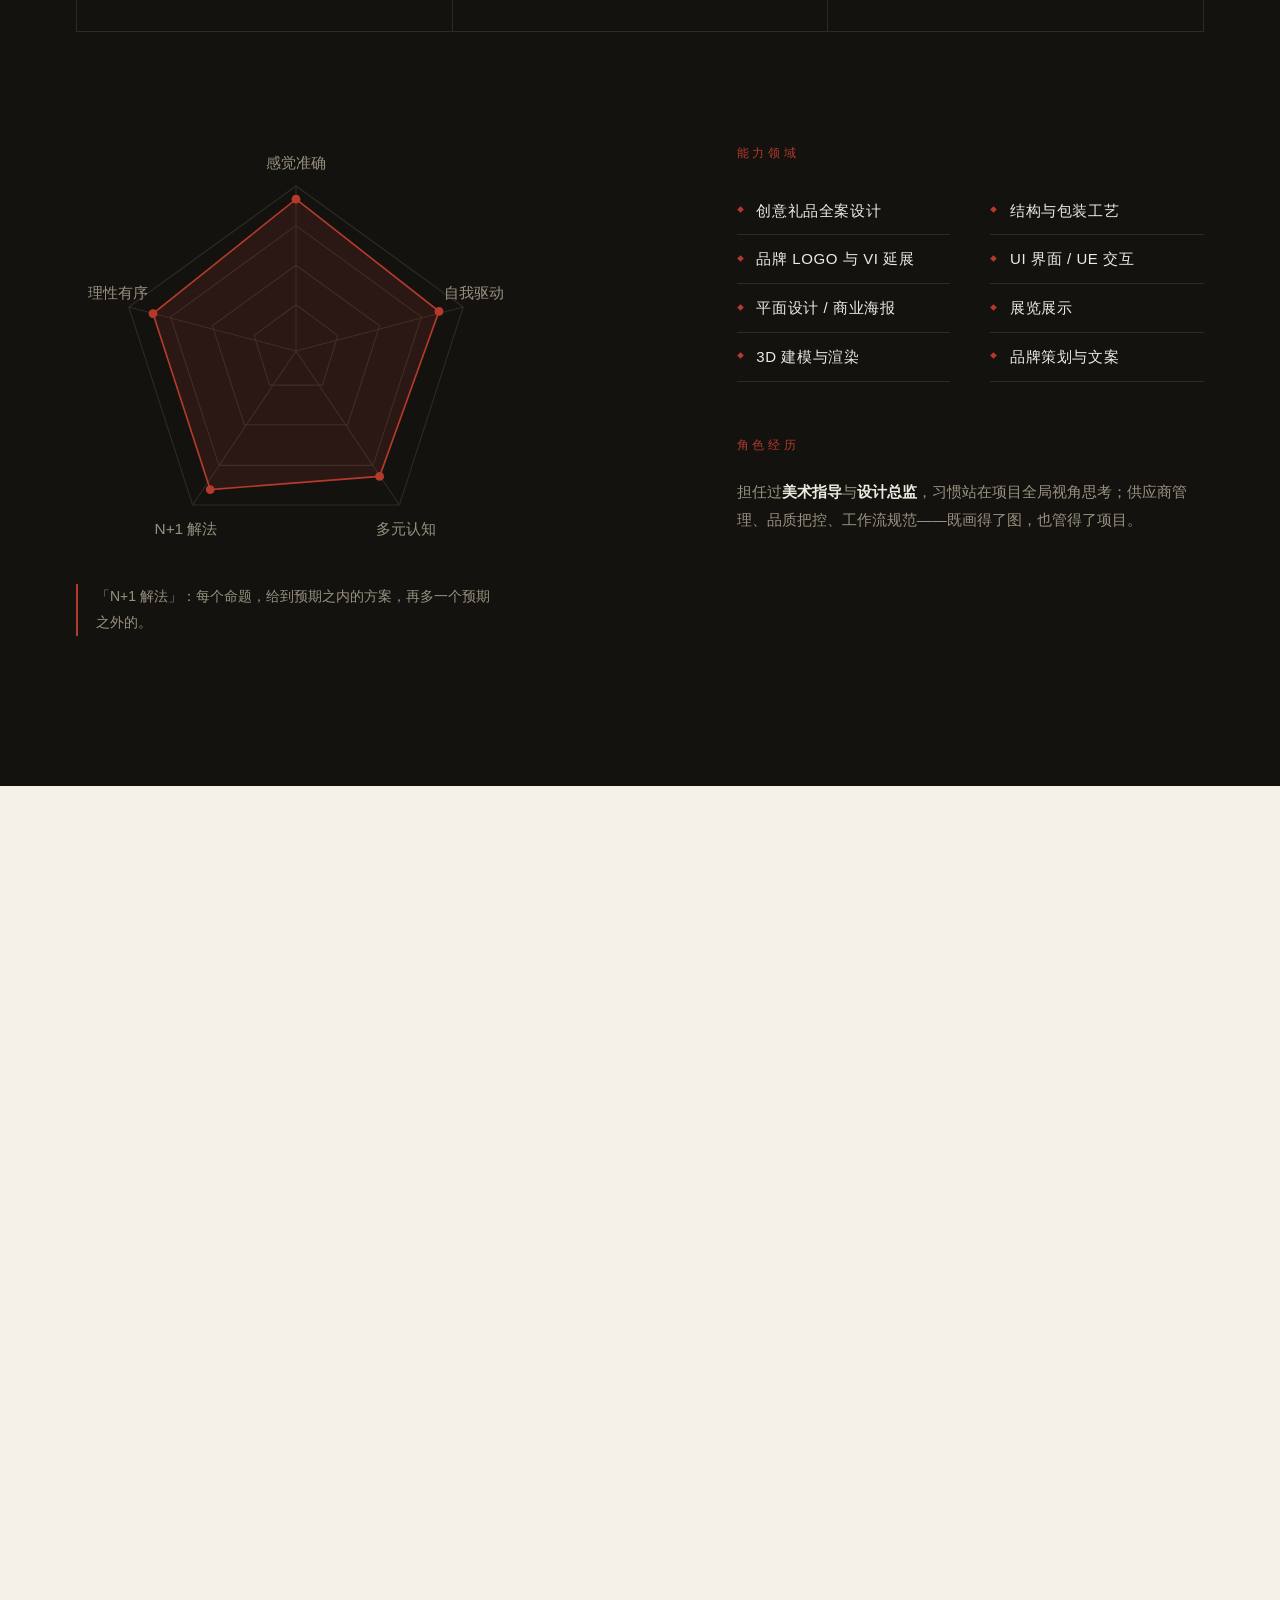
==== commit f587bb35: "首屏定稿 B3「尘海聚字」：三维尘海纵深+视差，光波扫过聚尘成字；「其人」改「关于我」（题签作跋） Co-Authored-By: Claude Fable 5 <noreply@anthropic." ====
--- a/index.html
+++ b/index.html
@@ -29,7 +29,7 @@
       <a href="#juan3">中秋</a>
       <a href="#juan4">庆典</a>
       <a href="#fa">方法</a>
-      <a href="#ren">其人</a>
+      <a href="#ren">关于我</a>
     </nav>
   </div>
 </header>
@@ -359,9 +359,9 @@
 <section class="ren paper" id="ren">
   <div class="container">
     <header class="juan-head reveal">
-      <span class="juan-label">其人</span>
-      <h2 class="juan-title ren-title">周游其人</h2>
-      <p class="juan-en">The Person</p>
+      <span class="juan-label">跋</span>
+      <h2 class="juan-title ren-title">关于我</h2>
+      <p class="juan-en">About Me</p>
     </header>
     <div class="ren-grid">
       <div class="ren-text reveal">
